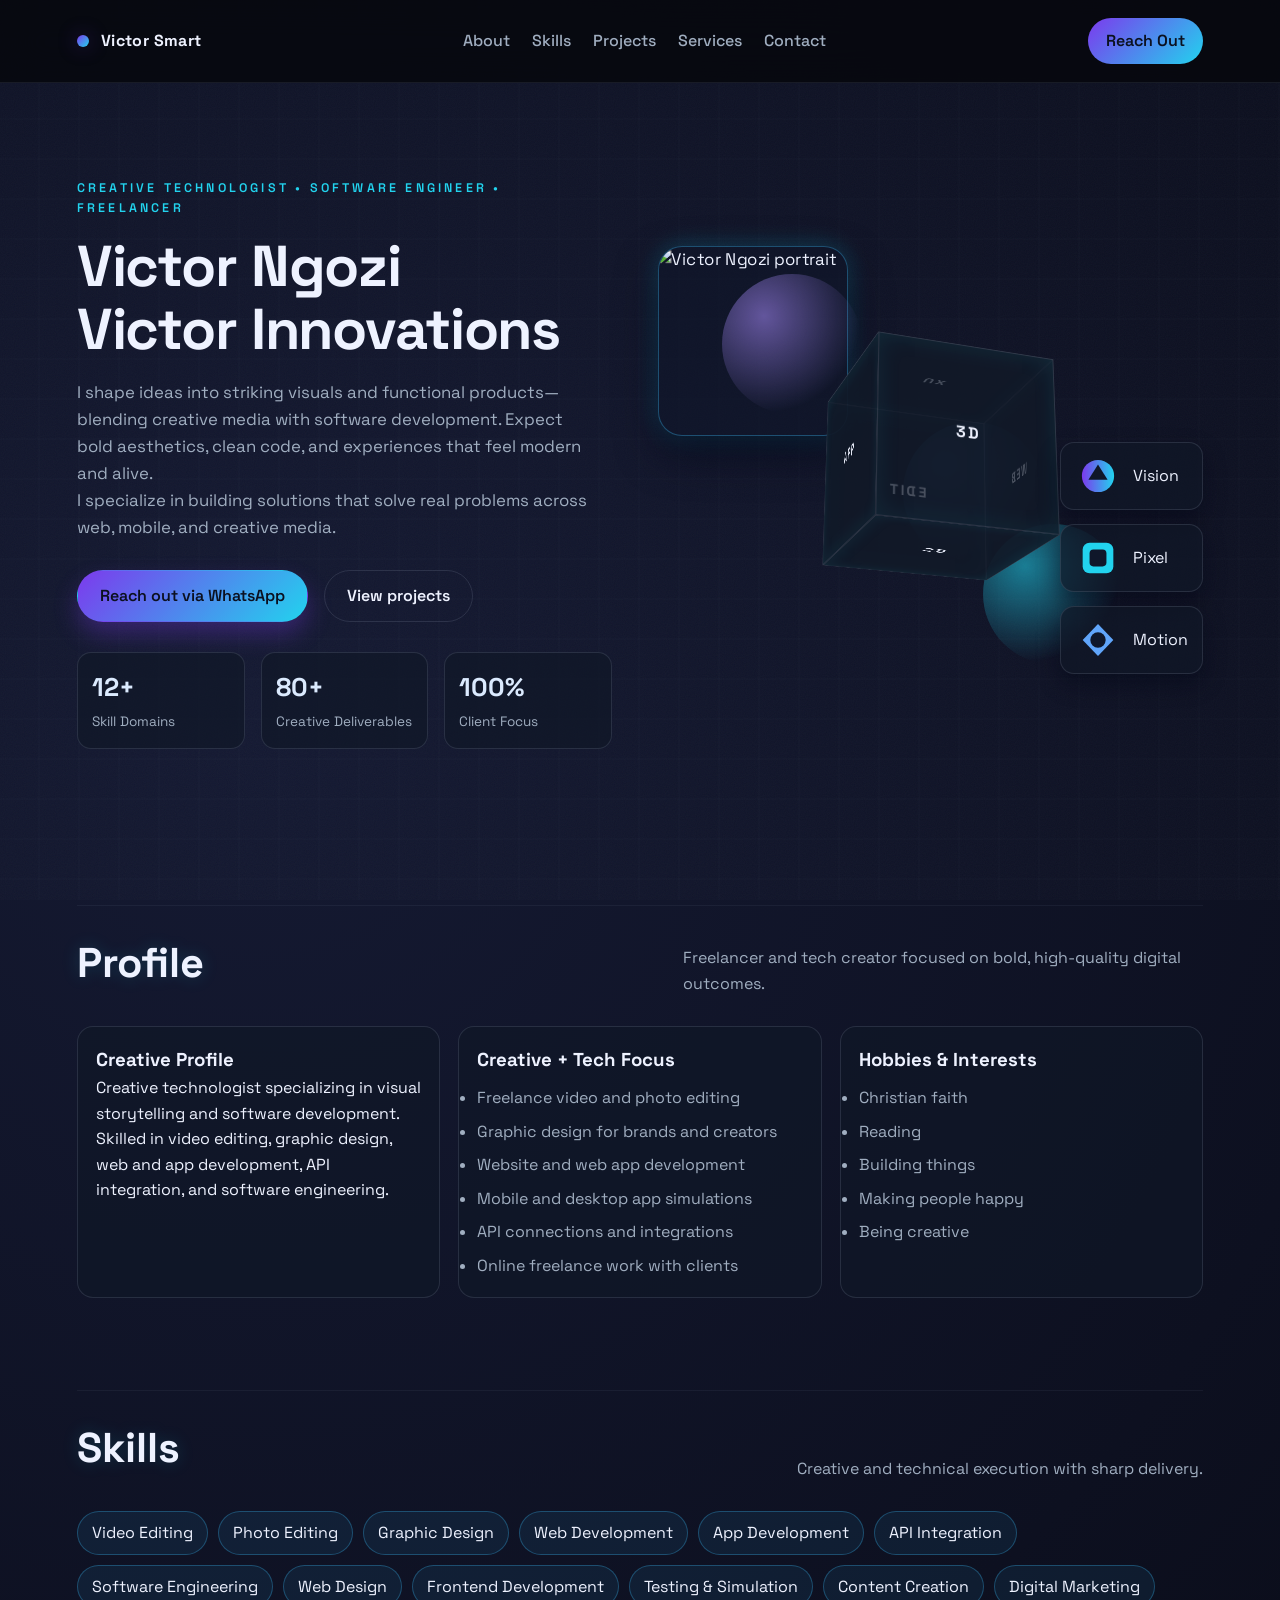
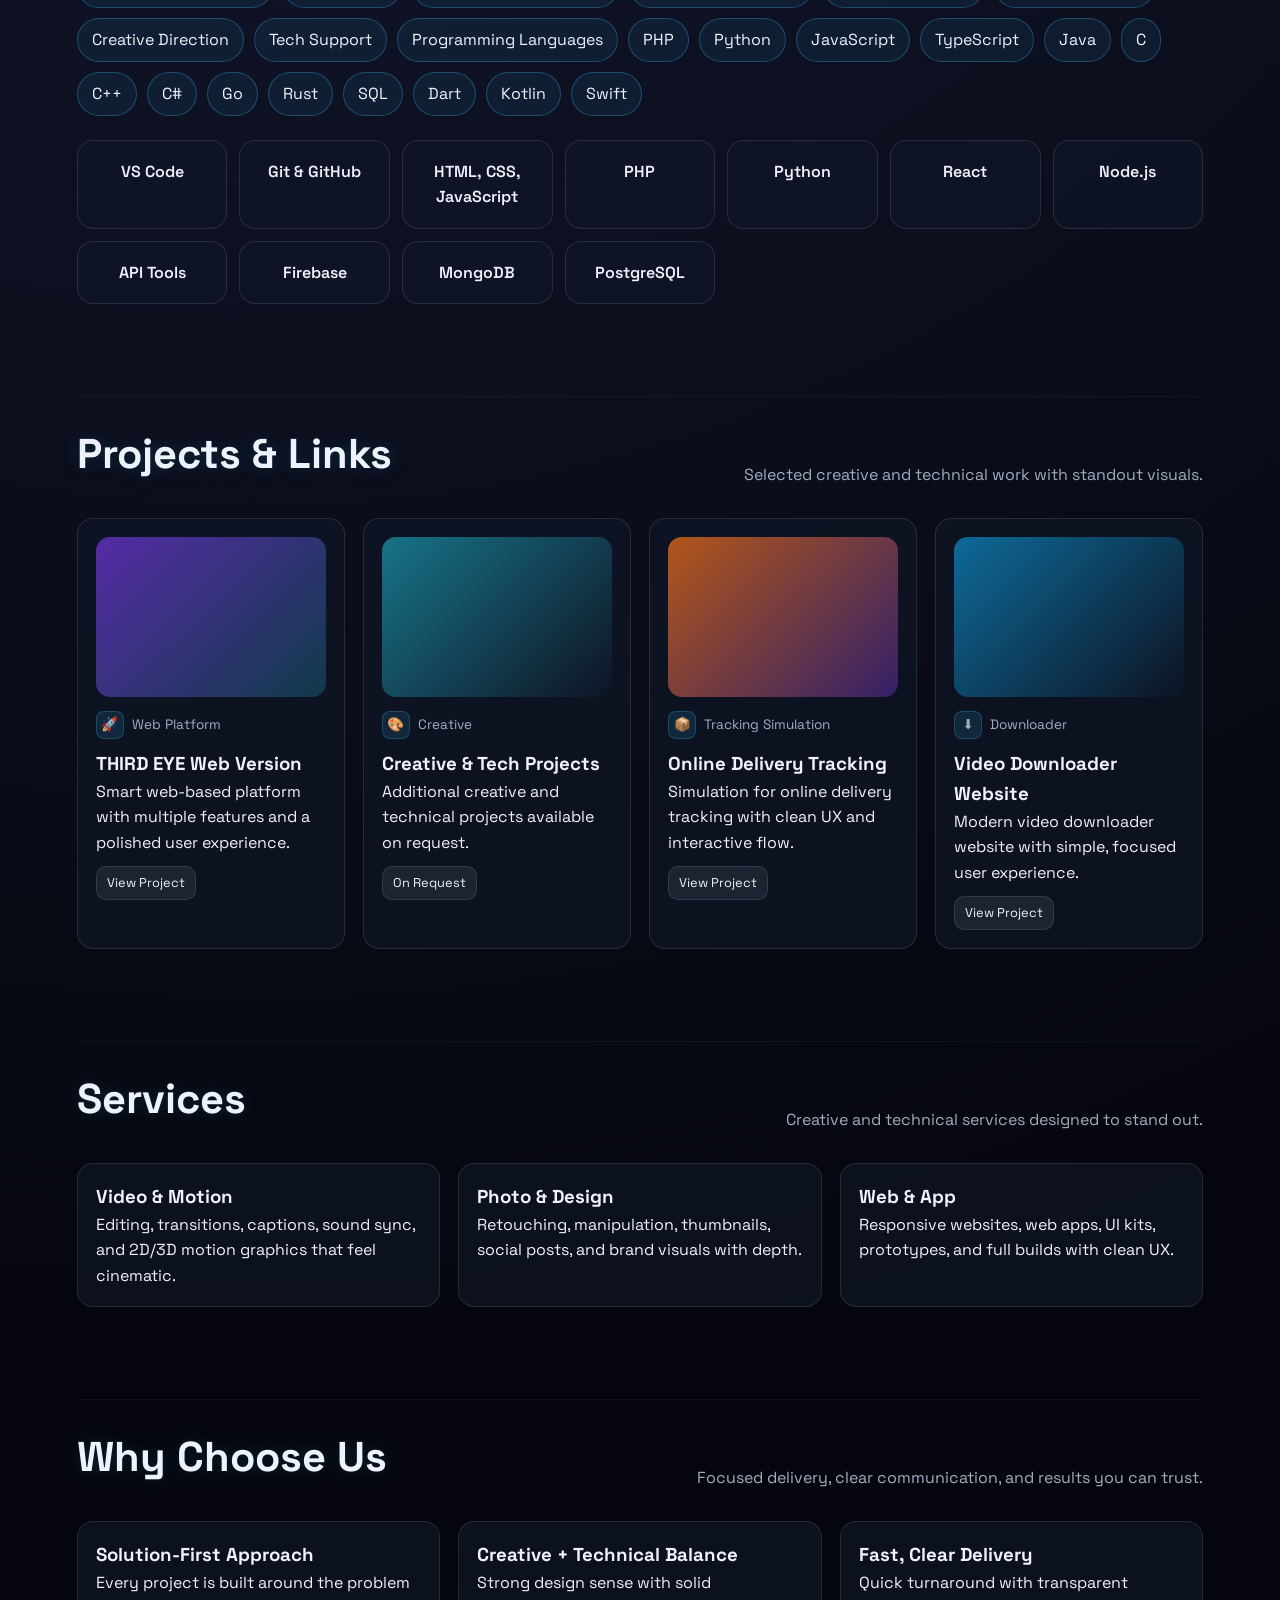
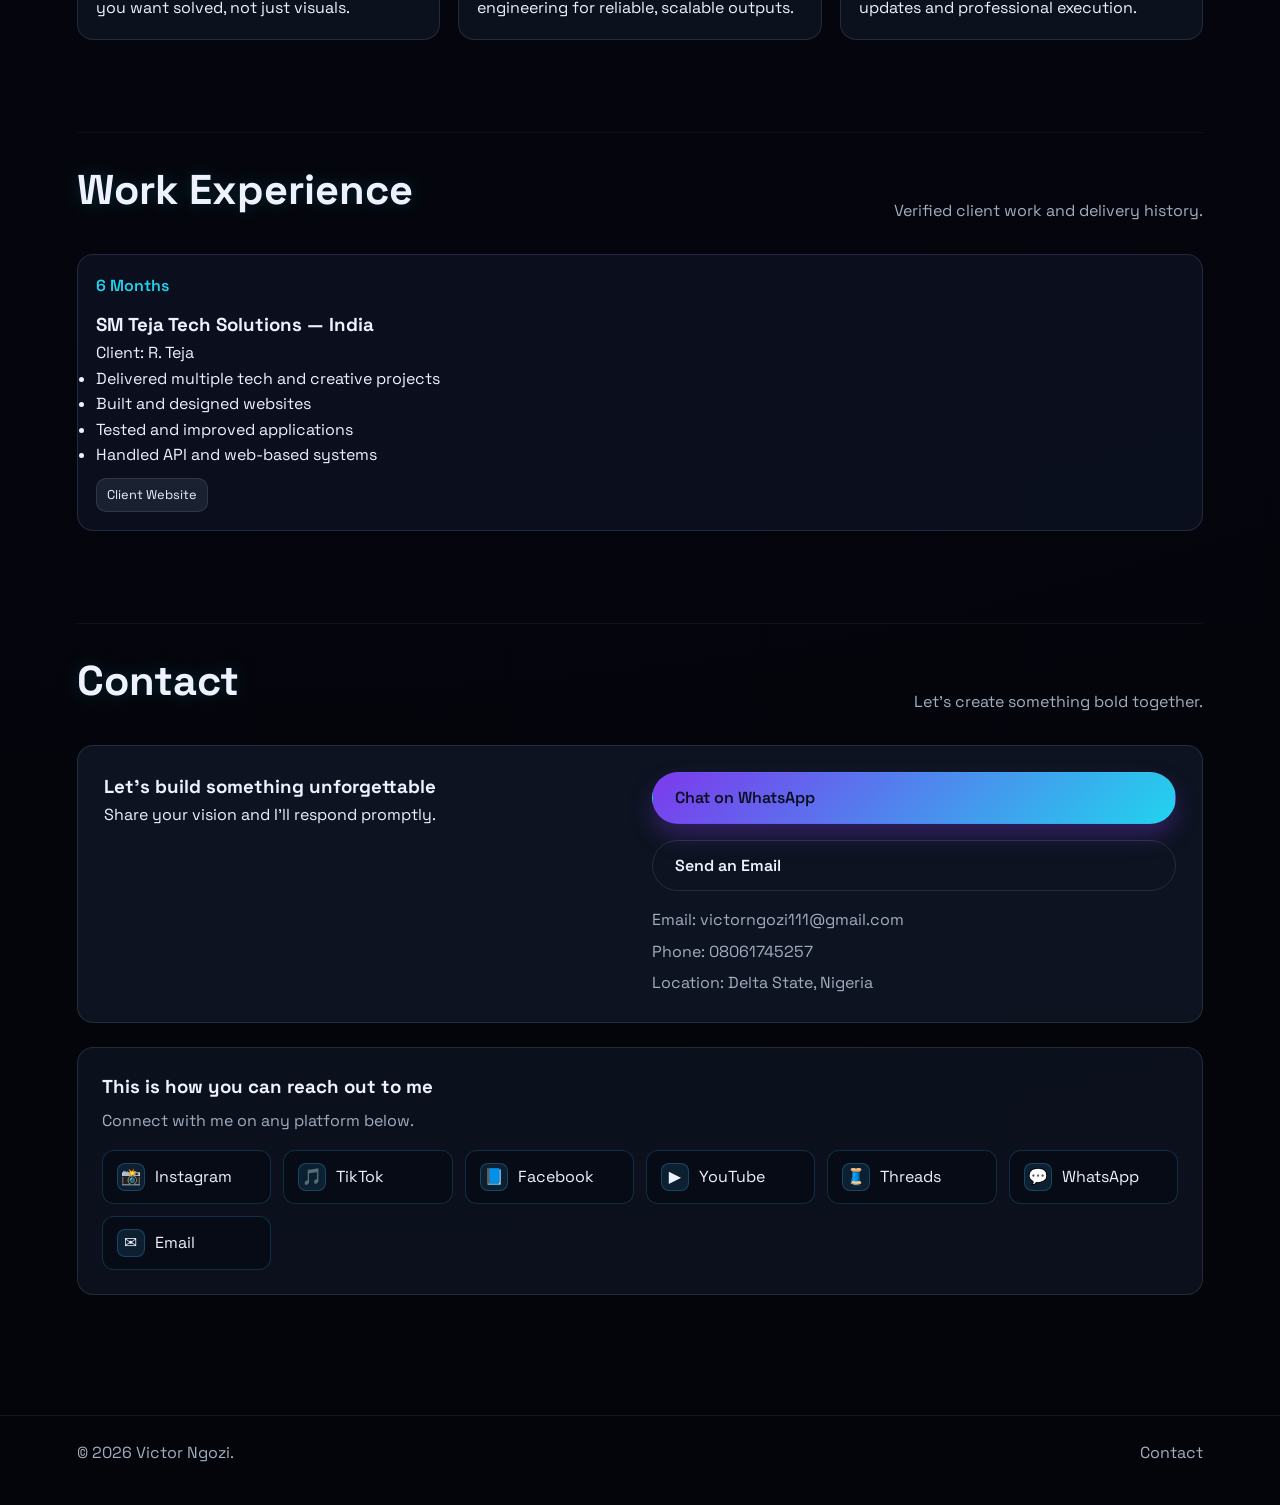
==== index.html @ e76e4c02 "Initial portfolio site" ====
<!DOCTYPE html>
<html lang="en">
<head>
  <meta charset="UTF-8" />
  <meta name="viewport" content="width=device-width, initial-scale=1" />
  <title>Victor Smart — Portfolio</title>
  <link rel="stylesheet" href="styles.css" />
  <link rel="preconnect" href="https://fonts.googleapis.com" />
  <link rel="preconnect" href="https://fonts.gstatic.com" crossorigin />
  <link href="https://fonts.googleapis.com/css2?family=Space+Grotesk:wght@300;400;500;600;700&display=swap" rel="stylesheet" />
</head>
<body>
  <div class="noise"></div>
  <div class="bg-grid"></div>
  <header class="topbar">
    <div class="brand">
      <span class="logo-dot"></span>
      <span class="brand-text">Victor Smart</span>
    </div>
    <nav class="nav">
      <a href="#about">About</a>
      <a href="#skills">Skills</a>
      <a href="#projects">Projects</a>
      <a href="#services">Services</a>
      <a href="#contact">Contact</a>
    </nav>
    <a class="cta" href="#contact">Reach Out</a>
  </header>

  <main>
    <section class="hero">
      <div class="hero-content">
        <p class="eyebrow">Creative Technologist • Software Engineer • Freelancer</p>
        <h1>
          Victor Ngozi<br />
          Victor Innovations
        </h1>
        <p class="sub">
          I shape ideas into striking visuals and functional products—blending creative media with software
          development. Expect bold aesthetics, clean code, and experiences that feel modern and alive.
        </p>
        <p class="sub">
          I specialize in building solutions that solve real problems across web, mobile, and creative media.
        </p>
        <div class="hero-actions">
          <a class="primary" href="#contact">Reach out via WhatsApp</a>
          <a class="ghost" href="#projects">View projects</a>
        </div>
        <div class="stats">
          <div class="stat">
            <span class="stat-num" data-count="12">0</span>
            <span class="stat-label">Skill Domains</span>
          </div>
          <div class="stat">
            <span class="stat-num" data-count="80">0</span>
            <span class="stat-label">Creative Deliverables</span>
          </div>
          <div class="stat">
            <span class="stat-num" data-count="100">0</span>
            <span class="stat-label">Client Focus</span>
          </div>
        </div>
      </div>

      <div class="hero-visual" id="hero-visual">
        <div class="portrait">
          <img src="https://i.ibb.co/wZNnz9pb/20260125-204502.jpg" alt="Victor Ngozi portrait" />
        </div>
        <div class="orb orb-a"></div>
        <div class="orb orb-b"></div>
        <div class="orb orb-c"></div>

        <div class="cube">
          <div class="face front">3D</div>
          <div class="face back">EDIT</div>
          <div class="face right">WEB</div>
          <div class="face left">APP</div>
          <div class="face top">UX</div>
          <div class="face bottom">2D</div>
        </div>

        <div class="logo-stack">
          <div class="logo-card">
            <svg viewBox="0 0 120 120" aria-hidden="true">
              <defs>
                <linearGradient id="g1" x1="0" x2="1">
                  <stop offset="0" stop-color="#7c3aed" />
                  <stop offset="1" stop-color="#22d3ee" />
                </linearGradient>
              </defs>
              <circle cx="60" cy="60" r="42" fill="url(#g1)" />
              <path d="M35 70 L60 30 L85 70 Z" fill="#0f172a" />
            </svg>
            <span>Vision</span>
          </div>
          <div class="logo-card">
            <svg viewBox="0 0 120 120" aria-hidden="true">
              <rect x="20" y="20" width="80" height="80" rx="18" fill="#22d3ee" />
              <rect x="38" y="38" width="44" height="44" rx="10" fill="#0f172a" />
            </svg>
            <span>Pixel</span>
          </div>
          <div class="logo-card">
            <svg viewBox="0 0 120 120" aria-hidden="true">
              <path d="M60 18 L100 60 L60 102 L20 60 Z" fill="#60a5fa" />
              <circle cx="60" cy="60" r="20" fill="#0f172a" />
            </svg>
            <span>Motion</span>
          </div>
        </div>
      </div>
    </section>

    <section id="about" class="section about">
      <div class="section-head">
        <h2>Profile</h2>
        <p>Freelancer and tech creator focused on bold, high-quality digital outcomes.</p>
      </div>
      <div class="about-grid">
        <div class="about-card">
          <h3>Creative Profile</h3>
          <p>
            Creative technologist specializing in visual storytelling and software development. Skilled in
            video editing, graphic design, web and app development, API integration, and software engineering.
          </p>
        </div>
        <div class="about-card">
          <h3>Creative + Tech Focus</h3>
          <ul>
            <li>Freelance video and photo editing</li>
            <li>Graphic design for brands and creators</li>
            <li>Website and web app development</li>
            <li>Mobile and desktop app simulations</li>
            <li>API connections and integrations</li>
            <li>Online freelance work with clients</li>
          </ul>
        </div>
        <div class="about-card">
          <h3>Hobbies & Interests</h3>
          <ul>
            <li>Christian faith</li>
            <li>Reading</li>
            <li>Building things</li>
            <li>Making people happy</li>
            <li>Being creative</li>
          </ul>
        </div>
      </div>
    </section>

    <section id="skills" class="section skills">
      <div class="section-head">
        <h2>Skills</h2>
        <p>Creative and technical execution with sharp delivery.</p>
      </div>
      <div class="pill-grid">
        <span class="pill">Video Editing</span>
        <span class="pill">Photo Editing</span>
        <span class="pill">Graphic Design</span>
        <span class="pill">Web Development</span>
        <span class="pill">App Development</span>
        <span class="pill">API Integration</span>
        <span class="pill">Software Engineering</span>
        <span class="pill">Web Design</span>
        <span class="pill">Frontend Development</span>
        <span class="pill">Testing & Simulation</span>
        <span class="pill">Content Creation</span>
        <span class="pill">Digital Marketing</span>
        <span class="pill">Creative Direction</span>
        <span class="pill">Tech Support</span>
          <span class="pill">Programming Languages</span>
        <span class="pill">PHP</span>
        <span class="pill">Python</span>
          <span class="pill">JavaScript</span>
          <span class="pill">TypeScript</span>
          <span class="pill">Java</span>
          <span class="pill">C</span>
          <span class="pill">C++</span>
          <span class="pill">C#</span>
          <span class="pill">Go</span>
          <span class="pill">Rust</span>
          <span class="pill">SQL</span>
          <span class="pill">Dart</span>
          <span class="pill">Kotlin</span>
          <span class="pill">Swift</span>
      </div>
      <div class="tools">
        <div class="tool-card">VS Code</div>
        <div class="tool-card">Git & GitHub</div>
        <div class="tool-card">HTML, CSS, JavaScript</div>
        <div class="tool-card">PHP</div>
        <div class="tool-card">Python</div>
        <div class="tool-card">React</div>
        <div class="tool-card">Node.js</div>
        <div class="tool-card">API Tools</div>
          <div class="tool-card">Firebase</div>
          <div class="tool-card">MongoDB</div>
          <div class="tool-card">PostgreSQL</div>
      </div>
    </section>

    <section id="projects" class="section projects">
      <div class="section-head">
        <h2>Projects & Links</h2>
        <p>Selected creative and technical work with standout visuals.</p>
      </div>
      <div class="project-grid">
        <article class="project-card">
          <div class="project-thumb"></div>
          <div class="project-meta">
            <span class="project-icon">🚀</span>
            <span>Web Platform</span>
          </div>
          <h3>THIRD EYE Web Version</h3>
          <p>Smart web-based platform with multiple features and a polished user experience.</p>
          <a class="tag" href="https://thirdeye-web-version.netlify.app/" target="_blank" rel="noreferrer">View Project</a>
        </article>
        <article class="project-card">
          <div class="project-thumb alt"></div>
          <div class="project-meta">
            <span class="project-icon">🎨</span>
            <span>Creative</span>
          </div>
          <h3>Creative & Tech Projects</h3>
          <p>Additional creative and technical projects available on request.</p>
          <span class="tag">On Request</span>
        </article>
        <article class="project-card">
          <div class="project-thumb alt-2"></div>
          <div class="project-meta">
            <span class="project-icon">📦</span>
            <span>Tracking Simulation</span>
          </div>
          <h3>Online Delivery Tracking</h3>
          <p>Simulation for online delivery tracking with clean UX and interactive flow.</p>
          <a class="tag" href="https://cargo-delivery-express.netlify.app/" target="_blank" rel="noreferrer">View Project</a>
        </article>
        <article class="project-card">
          <div class="project-thumb alt-3"></div>
          <div class="project-meta">
            <span class="project-icon">⬇️</span>
            <span>Downloader</span>
          </div>
          <h3>Video Downloader Website</h3>
          <p>Modern video downloader website with simple, focused user experience.</p>
          <a class="tag" href="https://ultra-social-downloader.vercel.app/" target="_blank" rel="noreferrer">View Project</a>
        </article>
      </div>
    </section>

    <section id="services" class="section services">
      <div class="section-head">
        <h2>Services</h2>
        <p>Creative and technical services designed to stand out.</p>
      </div>
      <div class="service-grid">
        <div class="service-card">
          <h3>Video & Motion</h3>
          <p>Editing, transitions, captions, sound sync, and 2D/3D motion graphics that feel cinematic.</p>
        </div>
        <div class="service-card">
          <h3>Photo & Design</h3>
          <p>Retouching, manipulation, thumbnails, social posts, and brand visuals with depth.</p>
        </div>
        <div class="service-card">
          <h3>Web & App</h3>
          <p>Responsive websites, web apps, UI kits, prototypes, and full builds with clean UX.</p>
        </div>
      </div>
    </section>

    <section id="why" class="section why">
      <div class="section-head">
        <h2>Why Choose Us</h2>
        <p>Focused delivery, clear communication, and results you can trust.</p>
      </div>
      <div class="service-grid">
        <div class="service-card">
          <h3>Solution-First Approach</h3>
          <p>Every project is built around the problem you want solved, not just visuals.</p>
        </div>
        <div class="service-card">
          <h3>Creative + Technical Balance</h3>
          <p>Strong design sense with solid engineering for reliable, scalable outputs.</p>
        </div>
        <div class="service-card">
          <h3>Fast, Clear Delivery</h3>
          <p>Quick turnaround with transparent updates and professional execution.</p>
        </div>
      </div>
    </section>

    <section class="section timeline">
      <div class="section-head">
        <h2>Work Experience</h2>
        <p>Verified client work and delivery history.</p>
      </div>
      <div class="timeline-list">
        <div class="timeline-item">
          <span class="time">6 Months</span>
          <div>
            <h3>SM Teja Tech Solutions — India</h3>
            <p>Client: R. Teja</p>
            <ul>
              <li>Delivered multiple tech and creative projects</li>
              <li>Built and designed websites</li>
              <li>Tested and improved applications</li>
              <li>Handled API and web-based systems</li>
            </ul>
            <a class="tag" href="https://thirdeye-web-version.netlify.app/" target="_blank" rel="noreferrer">Client Website</a>
          </div>
        </div>
      </div>
    </section>

    <section id="contact" class="section contact">
      <div class="section-head">
        <h2>Contact</h2>
        <p>Let’s create something bold together.</p>
      </div>
      <div class="contact-card">
        <div>
          <h3>Let’s build something unforgettable</h3>
          <p>Share your vision and I’ll respond promptly.</p>
        </div>
        <div class="contact-actions">
            <a class="primary" href="https://wa.me/2348061745257" target="_blank" rel="noreferrer">Chat on WhatsApp</a>
            <a class="ghost" href="mailto:victorngozi111@gmail.com">Send an Email</a>
          <div class="contact-info">
            <span>Email: victorngozi111@gmail.com</span>
            <span>Phone: 08061745257</span>
            <span>Location: Delta State, Nigeria</span>
          </div>
        </div>
      </div>
      <div class="social-card">
        <h3>This is how you can reach out to me</h3>
        <p>Connect with me on any platform below.</p>
        <div class="social-grid">
          <a class="social-link" href="https://www.instagram.com/smarter.v082?igsh=MWFkdnU2OWZ2ZHQzMA==" target="_blank" rel="noreferrer">
            <span class="social-icon">📸</span>
            <span>Instagram</span>
          </a>
          <a class="social-link" href="https://www.tiktok.com/@smarterv01?_r=1&_t=ZS-93NKaqoREro" target="_blank" rel="noreferrer">
            <span class="social-icon">🎵</span>
            <span>TikTok</span>
          </a>
          <a class="social-link" href="https://www.facebook.com/share/1HMGpgbrWE/" target="_blank" rel="noreferrer">
            <span class="social-icon">📘</span>
            <span>Facebook</span>
          </a>
          <a class="social-link" href="https://youtube.com/@smarterv01?si=GRvWuMffq0guRL8S" target="_blank" rel="noreferrer">
            <span class="social-icon">▶️</span>
            <span>YouTube</span>
          </a>
          <a class="social-link" href="https://www.threads.com/@smarter.v082" target="_blank" rel="noreferrer">
            <span class="social-icon">🧵</span>
            <span>Threads</span>
          </a>
          <a class="social-link" href="https://wa.me/2348061745257" target="_blank" rel="noreferrer">
            <span class="social-icon">💬</span>
            <span>WhatsApp</span>
          </a>
          <a class="social-link" href="mailto:victorngozi111@gmail.com">
            <span class="social-icon">✉️</span>
            <span>Email</span>
          </a>
        </div>
      </div>
    </section>
  </main>

  <footer class="footer">
    <span>© 2026 Victor Ngozi.</span>
    <div class="footer-links">
      <a href="#contact">Contact</a>
    </div>
  </footer>

  <script src="script.js"></script>
</body>
</html>
---- styles.css ----
:root {
  color-scheme: dark;
  --bg: #05060d;
  --bg-2: #0e1326;
  --card: #10182a;
  --muted: #a0aec0;
  --text: #eef2ff;
  --primary: #7c3aed;
  --secondary: #22d3ee;
  --accent: #f97316;
  --border: rgba(148, 163, 184, 0.18);
  --glow: rgba(124, 58, 237, 0.35);
  --radius: 16px;
}

* {
  box-sizing: border-box;
  margin: 0;
  padding: 0;
}

body {
  font-family: "Space Grotesk", system-ui, sans-serif;
  background: radial-gradient(circle at 20% 15%, #151a33 0%, var(--bg) 55%, #04050b 100%);
  color: var(--text);
  min-height: 100vh;
  overflow-x: hidden;
  line-height: 1.6;
}

a {
  color: inherit;
  text-decoration: none;
}

.noise {
  position: fixed;
  inset: 0;
  opacity: 0.035;
  background-image: url("data:image/svg+xml,%3Csvg width='120' height='120' viewBox='0 0 120 120' xmlns='http://www.w3.org/2000/svg'%3E%3Cfilter id='n'%3E%3CfeTurbulence type='fractalNoise' baseFrequency='0.9' numOctaves='2' stitchTiles='stitch'/%3E%3C/filter%3E%3Crect width='120' height='120' filter='url(%23n)'/%3E%3C/svg%3E");
  pointer-events: none;
  z-index: 1;
}

.bg-grid {
  position: fixed;
  inset: 0;
  background-image: linear-gradient(transparent 94%, rgba(148, 163, 184, 0.08) 94%),
    linear-gradient(90deg, transparent 94%, rgba(148, 163, 184, 0.08) 94%);
  background-size: 40px 40px;
  opacity: 0.25;
  z-index: 0;
}

.topbar {
  position: sticky;
  top: 0;
  z-index: 4;
  display: flex;
  align-items: center;
  justify-content: space-between;
  padding: 18px 6vw;
  background: rgba(6, 7, 13, 0.86);
  backdrop-filter: blur(20px);
  border-bottom: 1px solid rgba(148, 163, 184, 0.12);
}

.brand {
  display: flex;
  align-items: center;
  gap: 12px;
  font-weight: 700;
  letter-spacing: 0.4px;
}

.logo-dot {
  width: 12px;
  height: 12px;
  border-radius: 50%;
  background: linear-gradient(135deg, var(--primary), var(--secondary));
  box-shadow: 0 0 20px var(--glow);
}

.nav {
  display: flex;
  gap: 22px;
  font-weight: 500;
  color: var(--muted);
}

.nav a:hover {
  color: var(--text);
}

.cta {
  padding: 10px 18px;
  border-radius: 999px;
  background: linear-gradient(135deg, var(--primary), var(--secondary));
  color: #0b1120;
  font-weight: 600;
}

main {
  position: relative;
  z-index: 2;
  padding: 0 6vw 120px;
}

.hero {
  display: grid;
  grid-template-columns: repeat(auto-fit, minmax(280px, 1fr));
  gap: 56px;
  align-items: center;
  padding: 96px 0 64px;
}

.hero-content h1 {
  font-size: clamp(2.4rem, 3vw + 1.2rem, 4rem);
  line-height: 1.1;
  margin: 16px 0 18px;
  letter-spacing: -0.02em;
}

.eyebrow {
  color: var(--secondary);
  font-weight: 600;
  text-transform: uppercase;
  letter-spacing: 0.2rem;
  font-size: 0.78rem;
}

.sub {
  color: var(--muted);
  font-size: 1.05rem;
  max-width: 520px;
}

.hero-actions {
  margin: 30px 0;
  display: flex;
  gap: 16px;
  flex-wrap: wrap;
}

.primary,
.ghost {
  padding: 12px 22px;
  border-radius: 999px;
  font-weight: 600;
  border: 1px solid transparent;
  transition: transform 0.2s ease, box-shadow 0.2s ease, border-color 0.2s ease;
}

.primary {
  background: linear-gradient(135deg, var(--primary), var(--secondary));
  color: #0b1020;
  box-shadow: 0 12px 24px rgba(124, 58, 237, 0.32);
}

.ghost {
  border-color: var(--border);
  color: var(--text);
}

.primary:hover,
.ghost:hover {
  transform: translateY(-2px);
}

.primary:hover {
  box-shadow: 0 16px 30px rgba(56, 189, 248, 0.25);
}

.stats {
  display: grid;
  grid-template-columns: repeat(auto-fit, minmax(120px, 1fr));
  gap: 16px;
  margin-top: 30px;
}

.stat {
  padding: 14px;
  background: rgba(16, 24, 39, 0.65);
  border: 1px solid var(--border);
  border-radius: 14px;
}

.stat-num {
  display: block;
  font-size: 1.6rem;
  font-weight: 700;
  color: #dbeafe;
}

.stat-label {
  color: var(--muted);
  font-size: 0.85rem;
}

.hero-visual {
  position: relative;
  min-height: 420px;
  perspective: 1200px;
}

.portrait {
  position: absolute;
  top: -8px;
  left: -10px;
  width: 190px;
  height: 190px;
  border-radius: 24px;
  overflow: hidden;
  border: 1px solid rgba(56, 189, 248, 0.35);
  box-shadow: 0 18px 40px rgba(2, 6, 23, 0.6), 0 0 24px rgba(34, 211, 238, 0.25);
  background: rgba(15, 23, 42, 0.6);
  animation: float 9s ease-in-out infinite;
}

.portrait img {
  width: 100%;
  height: 100%;
  object-fit: cover;
  transform: scale(1.05);
}

.orb {
  position: absolute;
  width: 140px;
  height: 140px;
  border-radius: 50%;
  filter: blur(0px);
  opacity: 0.55;
  animation: float 10s ease-in-out infinite;
}

.orb-a {
  background: radial-gradient(circle at 30% 30%, #a78bfa, transparent 70%);
  top: 20px;
  left: 10%;
}

.orb-b {
  background: radial-gradient(circle at 30% 30%, #22d3ee, transparent 70%);
  bottom: 10px;
  right: 15%;
  animation-delay: -2s;
}

.orb-c {
  background: radial-gradient(circle at 30% 30%, #60a5fa, transparent 70%);
  top: 40%;
  right: 30%;
  animation-delay: -4s;
}

@keyframes float {
  0%,
  100% {
    transform: translateY(0px);
  }
  50% {
    transform: translateY(-18px);
  }
}

.cube {
  position: absolute;
  width: 180px;
  height: 180px;
  left: 50%;
  top: 50%;
  transform-style: preserve-3d;
  transform: translate(-50%, -50%) rotateX(20deg) rotateY(20deg);
  animation: spin 18s linear infinite;
}

.face {
  position: absolute;
  width: 180px;
  height: 180px;
  background: rgba(16, 24, 39, 0.75);
  border: 1px solid rgba(148, 163, 184, 0.2);
  display: grid;
  place-items: center;
  font-weight: 700;
  letter-spacing: 0.18rem;
  text-transform: uppercase;
  box-shadow: inset 0 0 24px rgba(34, 211, 238, 0.08);
}

.front { transform: translateZ(90px); }
.back { transform: rotateY(180deg) translateZ(90px); }
.right { transform: rotateY(90deg) translateZ(90px); }
.left { transform: rotateY(-90deg) translateZ(90px); }
.top { transform: rotateX(90deg) translateZ(90px); }
.bottom { transform: rotateX(-90deg) translateZ(90px); }

@keyframes spin {
  0% { transform: translate(-50%, -50%) rotateX(20deg) rotateY(0deg); }
  100% { transform: translate(-50%, -50%) rotateX(20deg) rotateY(360deg); }
}

.logo-stack {
  position: absolute;
  bottom: 0;
  right: 0;
  display: grid;
  gap: 14px;
}

.logo-card {
  display: flex;
  align-items: center;
  gap: 12px;
  padding: 10px 14px;
  border-radius: 14px;
  background: rgba(16, 24, 39, 0.7);
  border: 1px solid var(--border);
  box-shadow: 0 10px 22px rgba(2, 6, 23, 0.45);
}

.logo-card svg {
  width: 46px;
  height: 46px;
}

.reveal {
  opacity: 0;
  transform: translateY(16px) scale(0.98);
  transition: opacity 0.7s ease, transform 0.7s ease;
}

.reveal.visible {
  opacity: 1;
  transform: translateY(0) scale(1);
}

.section {
  margin-top: 92px;
  padding-top: 24px;
  border-top: 1px solid rgba(148, 163, 184, 0.08);
}

.section-head {
  display: flex;
  align-items: flex-end;
  justify-content: space-between;
  gap: 20px;
  margin-bottom: 30px;
}

.section-head h2 {
  font-size: clamp(1.6rem, 2vw + 1rem, 2.6rem);
  text-shadow: 0 0 18px rgba(34, 211, 238, 0.18);
}

.section-head p {
  color: var(--muted);
  max-width: 520px;
}

.about-grid,
.project-grid,
.service-grid {
  display: grid;
  grid-template-columns: repeat(auto-fit, minmax(240px, 1fr));
  gap: 18px;
}

.about-card,
.project-card,
.service-card,
.tool-card {
  padding: 18px;
  border-radius: var(--radius);
  background: rgba(16, 24, 39, 0.65);
  border: 1px solid var(--border);
  transition: transform 0.2s ease, border-color 0.2s ease;
}

.about-card:hover,
.project-card:hover,
.service-card:hover,
.tool-card:hover {
  transform: translateY(-2px);
  border-color: rgba(148, 163, 184, 0.28);
}

.about-card ul {
  margin-top: 10px;
  display: grid;
  gap: 8px;
  color: var(--muted);
}

.pill-grid {
  display: flex;
  flex-wrap: wrap;
  gap: 10px;
  margin-bottom: 24px;
}

.pill {
  padding: 8px 14px;
  border-radius: 999px;
  background: rgba(56, 189, 248, 0.08);
  border: 1px solid rgba(56, 189, 248, 0.3);
}

.tools {
  display: grid;
  grid-template-columns: repeat(auto-fit, minmax(140px, 1fr));
  gap: 12px;
}

.tool-card {
  text-align: center;
  font-weight: 600;
}

.project-thumb {
  height: 160px;
  border-radius: 14px;
  background: linear-gradient(135deg, rgba(124, 58, 237, 0.65), rgba(34, 211, 238, 0.2));
  margin-bottom: 14px;
}

.project-thumb.alt {
  background: linear-gradient(135deg, rgba(34, 211, 238, 0.5), rgba(15, 23, 42, 0.3));
}

.project-thumb.alt-2 {
  background: linear-gradient(135deg, rgba(249, 115, 22, 0.7), rgba(124, 58, 237, 0.35));
}

.project-thumb.alt-3 {
  background: linear-gradient(135deg, rgba(14, 165, 233, 0.6), rgba(15, 23, 42, 0.3));
}

.project-meta {
  display: inline-flex;
  align-items: center;
  gap: 8px;
  font-size: 0.85rem;
  color: var(--muted);
  margin-bottom: 10px;
}

.project-icon {
  display: inline-flex;
  align-items: center;
  justify-content: center;
  width: 28px;
  height: 28px;
  border-radius: 8px;
  background: rgba(56, 189, 248, 0.12);
  border: 1px solid rgba(56, 189, 248, 0.25);
}

.tag {
  display: inline-block;
  margin-top: 10px;
  padding: 6px 10px;
  font-size: 0.8rem;
  border-radius: 10px;
  background: rgba(148, 163, 184, 0.12);
  border: 1px solid var(--border);
}

.timeline-list {
  display: grid;
  gap: 18px;
}

.timeline-item {
  padding: 18px;
  border-radius: var(--radius);
  background: rgba(15, 23, 42, 0.6);
  border: 1px solid var(--border);
  display: grid;
  gap: 12px;
}

.time {
  color: var(--secondary);
  font-weight: 600;
}

.contact-card {
  display: grid;
  grid-template-columns: repeat(auto-fit, minmax(240px, 1fr));
  gap: 24px;
  padding: 26px;
  border-radius: var(--radius);
  background: rgba(16, 24, 39, 0.75);
  border: 1px solid var(--border);
}

.contact-actions {
  display: grid;
  gap: 16px;
}

.contact-info {
  display: grid;
  gap: 6px;
  color: var(--muted);
}

.social-card {
  margin-top: 24px;
  padding: 24px;
  border-radius: var(--radius);
  background: rgba(16, 24, 39, 0.65);
  border: 1px solid var(--border);
}

.social-card h3 {
  margin-bottom: 6px;
}

.social-card p {
  color: var(--muted);
  margin-bottom: 16px;
}

.social-grid {
  display: grid;
  grid-template-columns: repeat(auto-fit, minmax(160px, 1fr));
  gap: 12px;
}

.social-link {
  display: flex;
  align-items: center;
  gap: 10px;
  padding: 12px 14px;
  border-radius: 12px;
  background: rgba(6, 10, 20, 0.65);
  border: 1px solid rgba(56, 189, 248, 0.2);
  transition: transform 0.2s ease, border-color 0.2s ease;
}

.social-link:hover {
  transform: translateY(-2px);
  border-color: rgba(56, 189, 248, 0.4);
}

.social-icon {
  width: 28px;
  height: 28px;
  display: grid;
  place-items: center;
  border-radius: 8px;
  background: rgba(56, 189, 248, 0.12);
  border: 1px solid rgba(56, 189, 248, 0.25);
}

.footer {
  display: flex;
  align-items: center;
  justify-content: space-between;
  padding: 24px 6vw 40px;
  border-top: 1px solid rgba(148, 163, 184, 0.12);
  color: var(--muted);
}

.footer-links {
  display: flex;
  gap: 16px;
}

@media (max-width: 900px) {
  .nav {
    display: none;
  }
  .topbar {
    gap: 12px;
  }
}
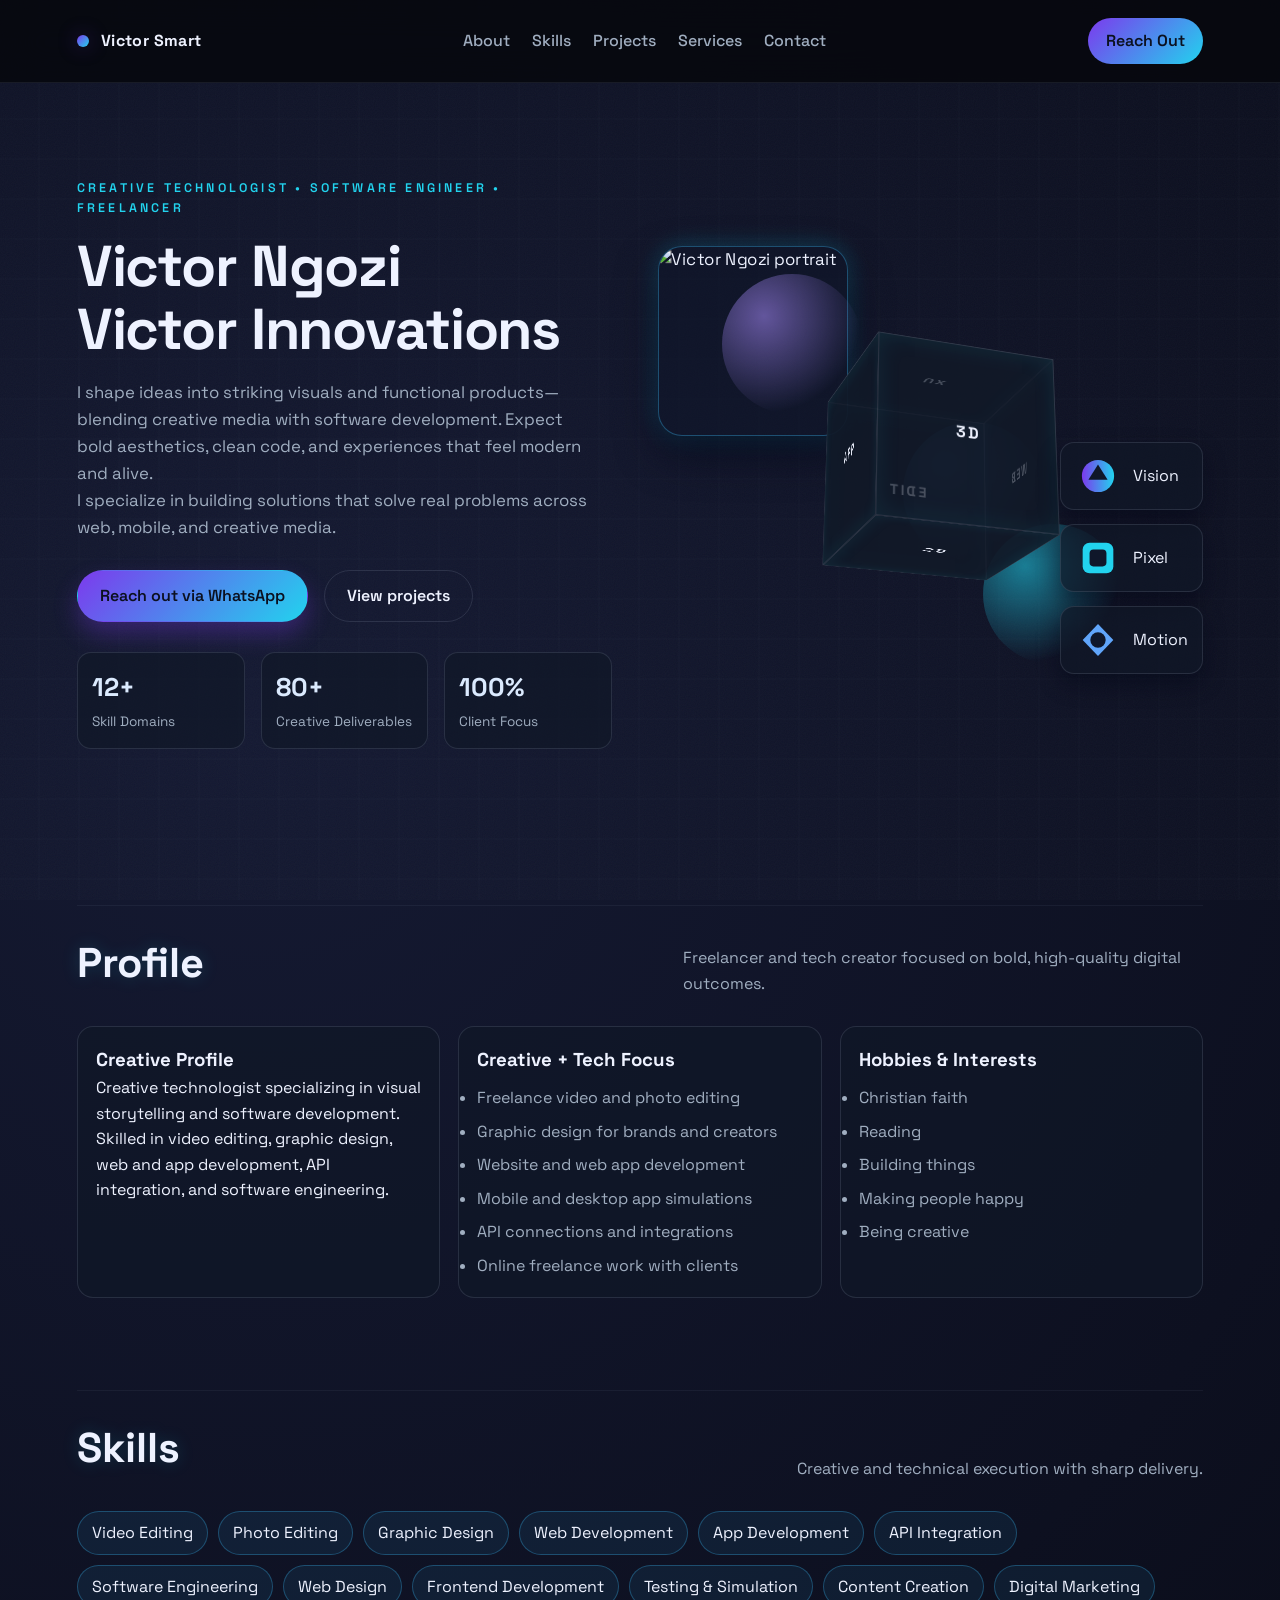
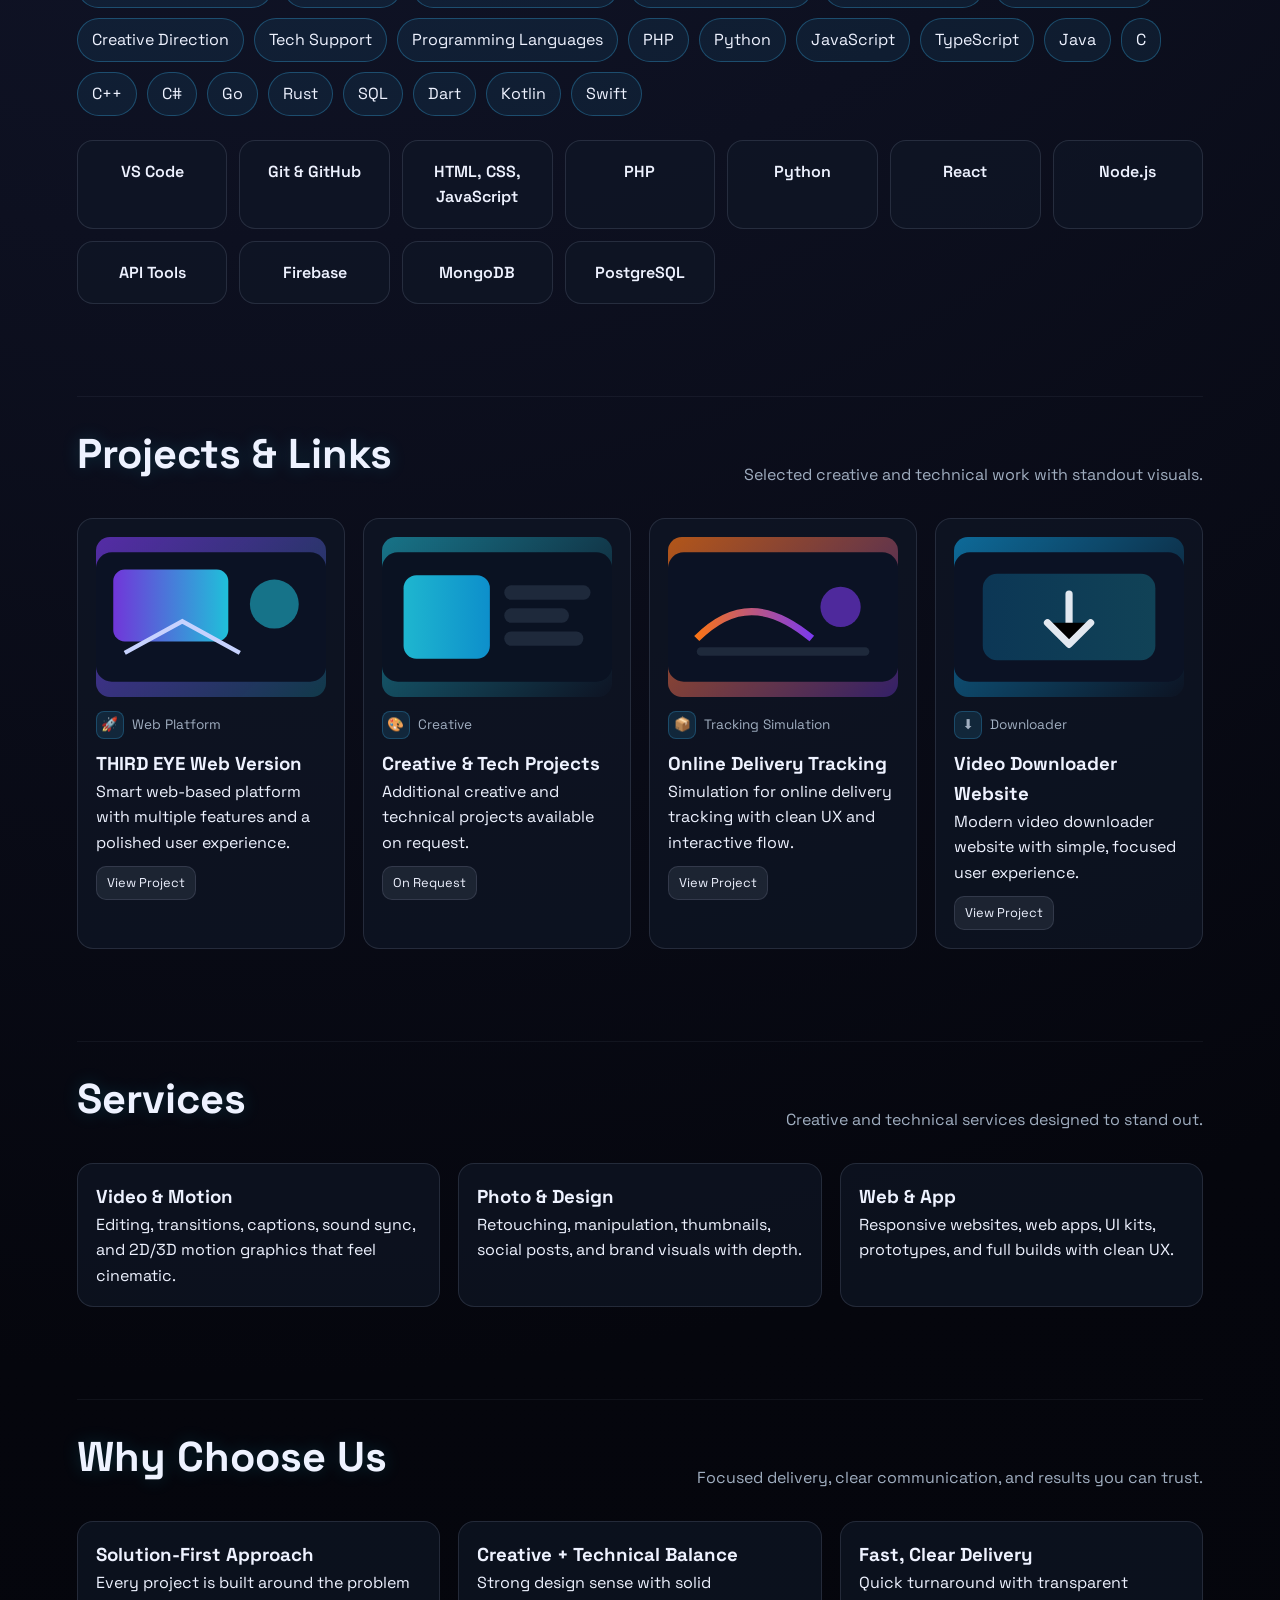
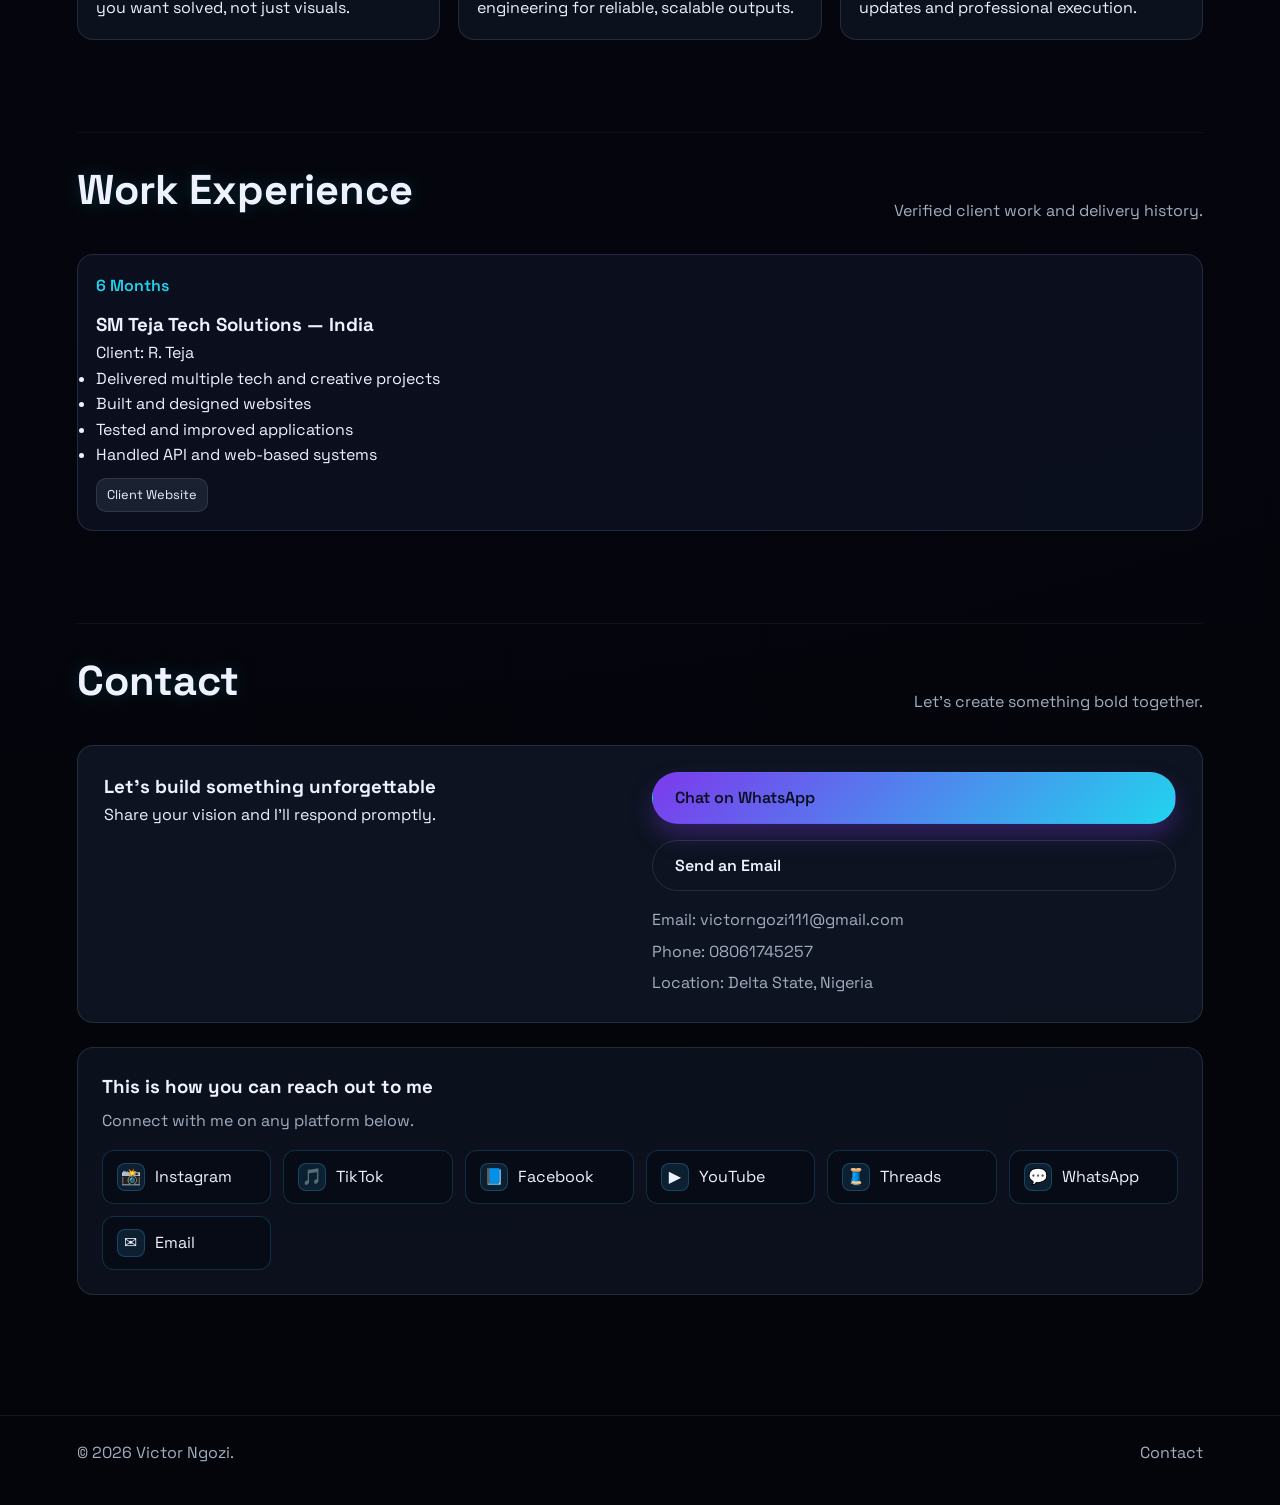
==== commit 137c4676: "Update projects and contact links" ====
--- a/index.html
+++ b/index.html
@@ -206,7 +206,20 @@
       </div>
       <div class="project-grid">
         <article class="project-card">
-          <div class="project-thumb"></div>
+          <div class="project-thumb">
+            <svg viewBox="0 0 320 180" aria-hidden="true">
+              <defs>
+                <linearGradient id="p1" x1="0" x2="1">
+                  <stop offset="0" stop-color="#7c3aed" />
+                  <stop offset="1" stop-color="#22d3ee" />
+                </linearGradient>
+              </defs>
+              <rect width="320" height="180" rx="22" fill="#0b1224" />
+              <rect x="24" y="24" width="160" height="100" rx="16" fill="url(#p1)" opacity="0.9" />
+              <circle cx="248" cy="72" r="34" fill="#22d3ee" opacity="0.5" />
+              <path d="M40 140 L120 96 L200 140" stroke="#c7d2fe" stroke-width="6" fill="none" />
+            </svg>
+          </div>
           <div class="project-meta">
             <span class="project-icon">🚀</span>
             <span>Web Platform</span>
@@ -216,17 +229,44 @@
           <a class="tag" href="https://thirdeye-web-version.netlify.app/" target="_blank" rel="noreferrer">View Project</a>
         </article>
         <article class="project-card">
-          <div class="project-thumb alt"></div>
+          <div class="project-thumb alt">
+            <svg viewBox="0 0 320 180" aria-hidden="true">
+              <defs>
+                <linearGradient id="p2" x1="0" x2="1">
+                  <stop offset="0" stop-color="#22d3ee" />
+                  <stop offset="1" stop-color="#0ea5e9" />
+                </linearGradient>
+              </defs>
+              <rect width="320" height="180" rx="22" fill="#0a1222" />
+              <rect x="30" y="32" width="120" height="116" rx="18" fill="url(#p2)" opacity="0.85" />
+              <rect x="170" y="46" width="120" height="20" rx="10" fill="#1e293b" />
+              <rect x="170" y="78" width="90" height="20" rx="10" fill="#1e293b" />
+              <rect x="170" y="110" width="110" height="20" rx="10" fill="#1e293b" />
+            </svg>
+          </div>
           <div class="project-meta">
             <span class="project-icon">🎨</span>
             <span>Creative</span>
           </div>
           <h3>Creative & Tech Projects</h3>
           <p>Additional creative and technical projects available on request.</p>
-          <span class="tag">On Request</span>
+          <a class="tag" href="https://wa.me/2348061745257" target="_blank" rel="noreferrer">On Request</a>
         </article>
         <article class="project-card">
-          <div class="project-thumb alt-2"></div>
+          <div class="project-thumb alt-2">
+            <svg viewBox="0 0 320 180" aria-hidden="true">
+              <defs>
+                <linearGradient id="p3" x1="0" x2="1">
+                  <stop offset="0" stop-color="#f97316" />
+                  <stop offset="1" stop-color="#7c3aed" />
+                </linearGradient>
+              </defs>
+              <rect width="320" height="180" rx="22" fill="#0b1224" />
+              <path d="M40 120 C90 70, 140 70, 200 120" stroke="url(#p3)" stroke-width="10" fill="none" />
+              <circle cx="240" cy="76" r="28" fill="#7c3aed" opacity="0.6" />
+              <rect x="40" y="132" width="240" height="12" rx="6" fill="#1e293b" />
+            </svg>
+          </div>
           <div class="project-meta">
             <span class="project-icon">📦</span>
             <span>Tracking Simulation</span>
@@ -236,7 +276,20 @@
           <a class="tag" href="https://cargo-delivery-express.netlify.app/" target="_blank" rel="noreferrer">View Project</a>
         </article>
         <article class="project-card">
-          <div class="project-thumb alt-3"></div>
+          <div class="project-thumb alt-3">
+            <svg viewBox="0 0 320 180" aria-hidden="true">
+              <defs>
+                <linearGradient id="p4" x1="0" x2="1">
+                  <stop offset="0" stop-color="#0ea5e9" />
+                  <stop offset="1" stop-color="#22d3ee" />
+                </linearGradient>
+              </defs>
+              <rect width="320" height="180" rx="22" fill="#0b1224" />
+              <rect x="40" y="30" width="240" height="120" rx="20" fill="url(#p4)" opacity="0.25" />
+              <path d="M160 58 L160 118" stroke="#e2e8f0" stroke-width="10" stroke-linecap="round" />
+              <path d="M130 98 L160 128 L190 98" stroke="#e2e8f0" stroke-width="10" stroke-linecap="round" stroke-linejoin="round" />
+            </svg>
+          </div>
           <div class="project-meta">
             <span class="project-icon">⬇️</span>
             <span>Downloader</span>
--- a/styles.css
+++ b/styles.css
@@ -424,6 +424,15 @@
   border-radius: 14px;
   background: linear-gradient(135deg, rgba(124, 58, 237, 0.65), rgba(34, 211, 238, 0.2));
   margin-bottom: 14px;
+  display: grid;
+  place-items: center;
+  overflow: hidden;
+}
+
+.project-thumb svg {
+  width: 100%;
+  height: 100%;
+  display: block;
 }
 
 .project-thumb.alt {
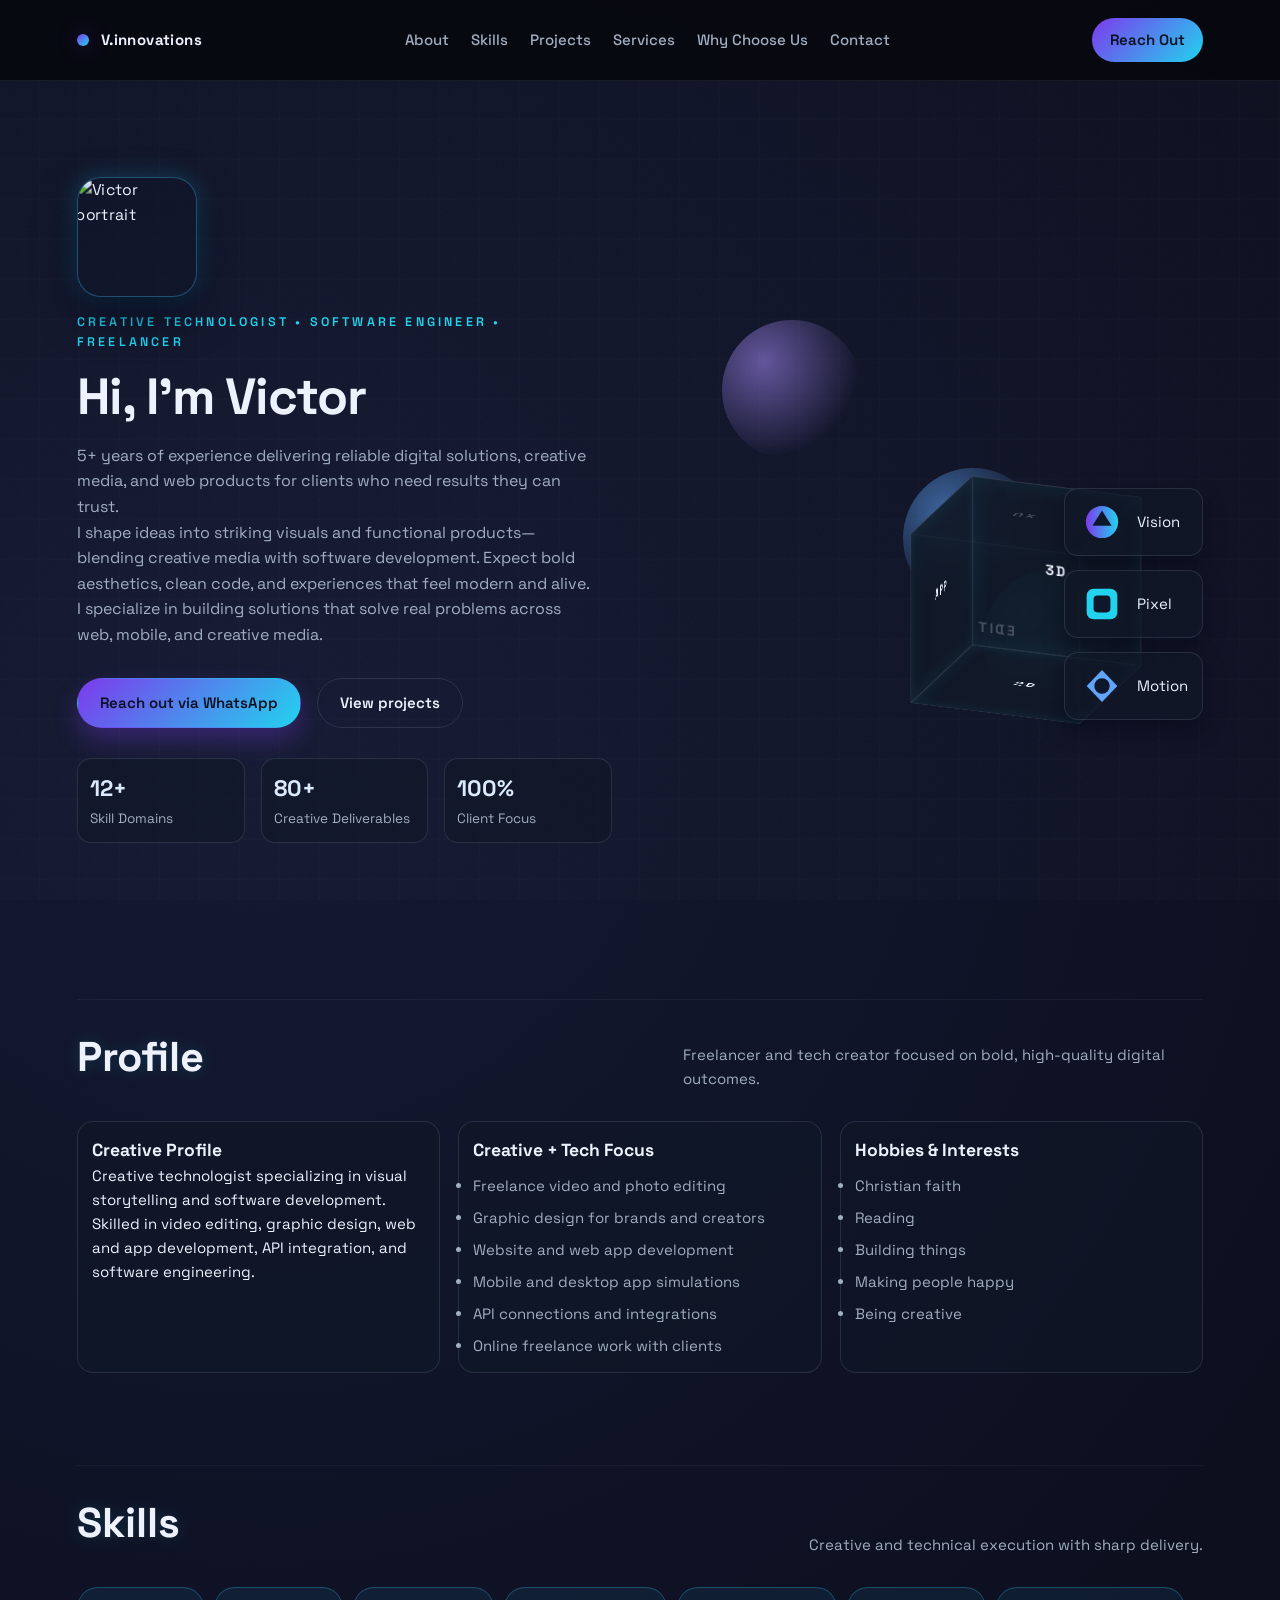
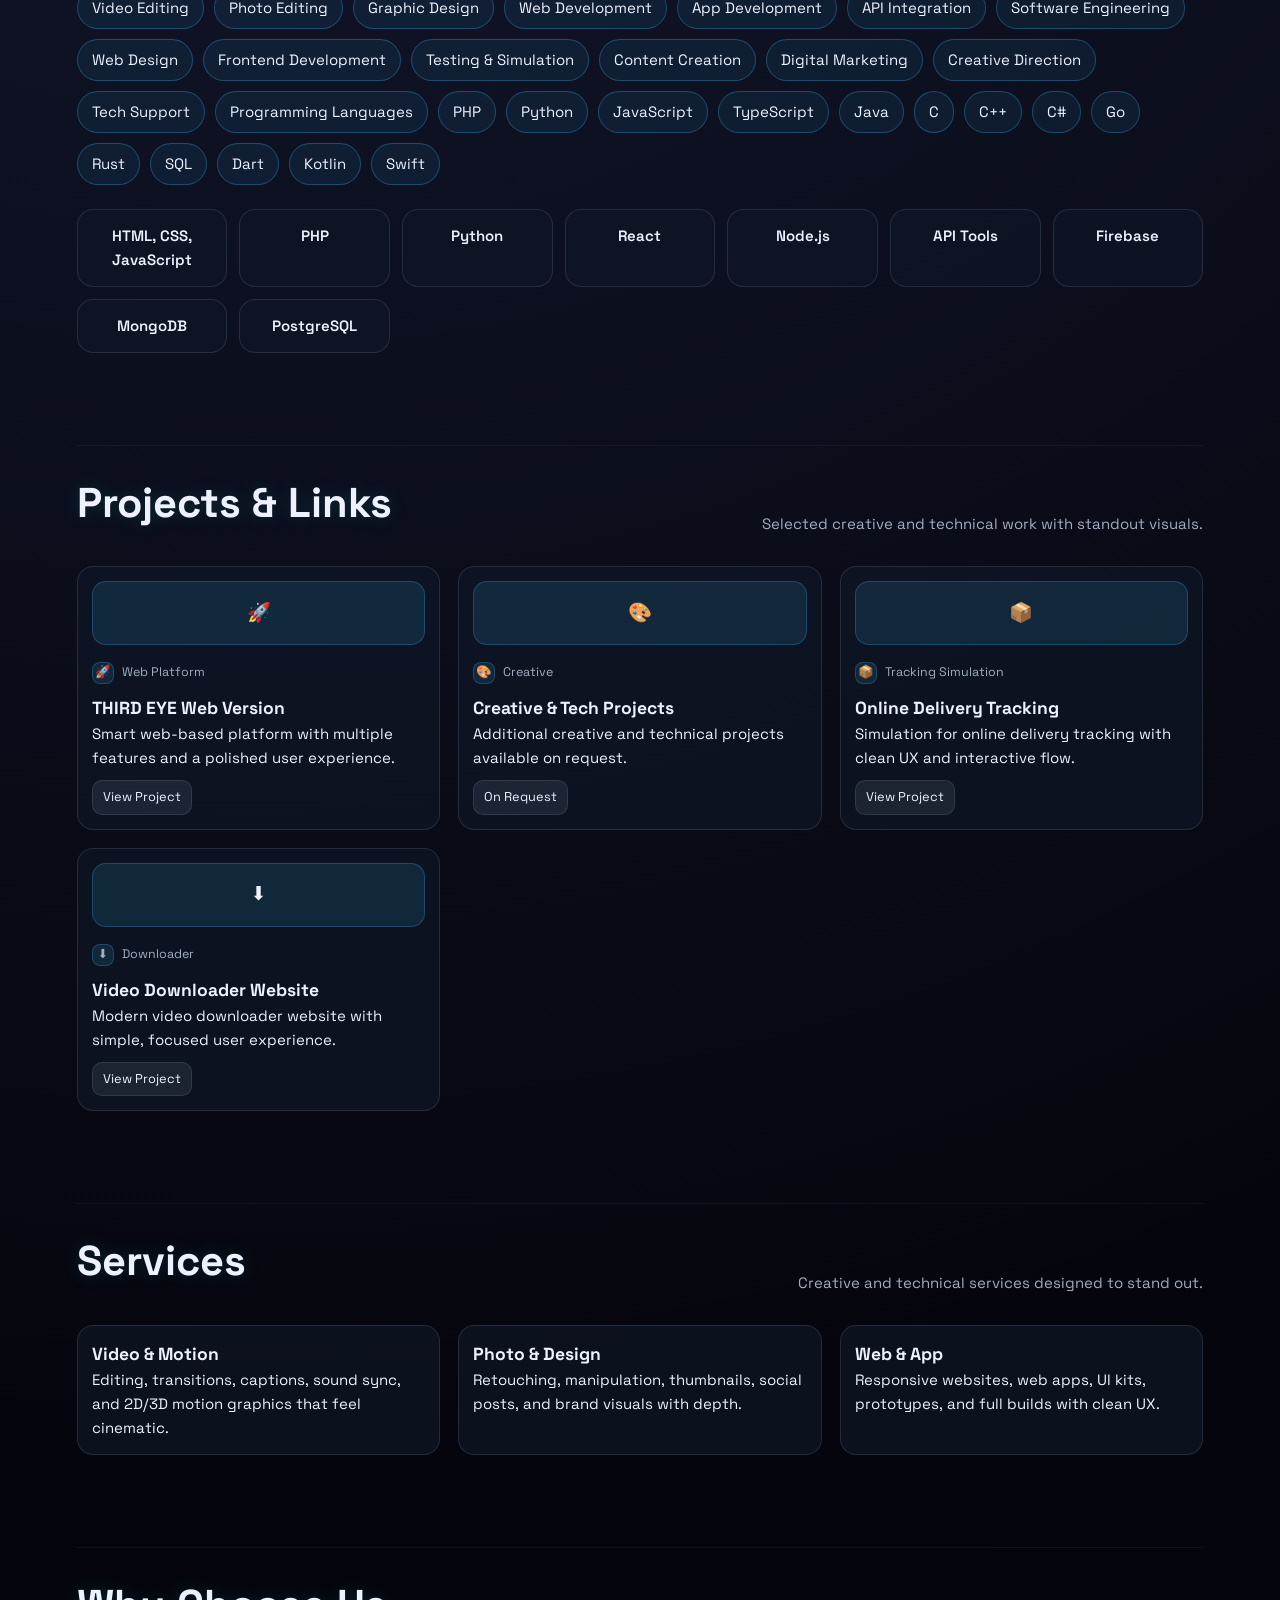
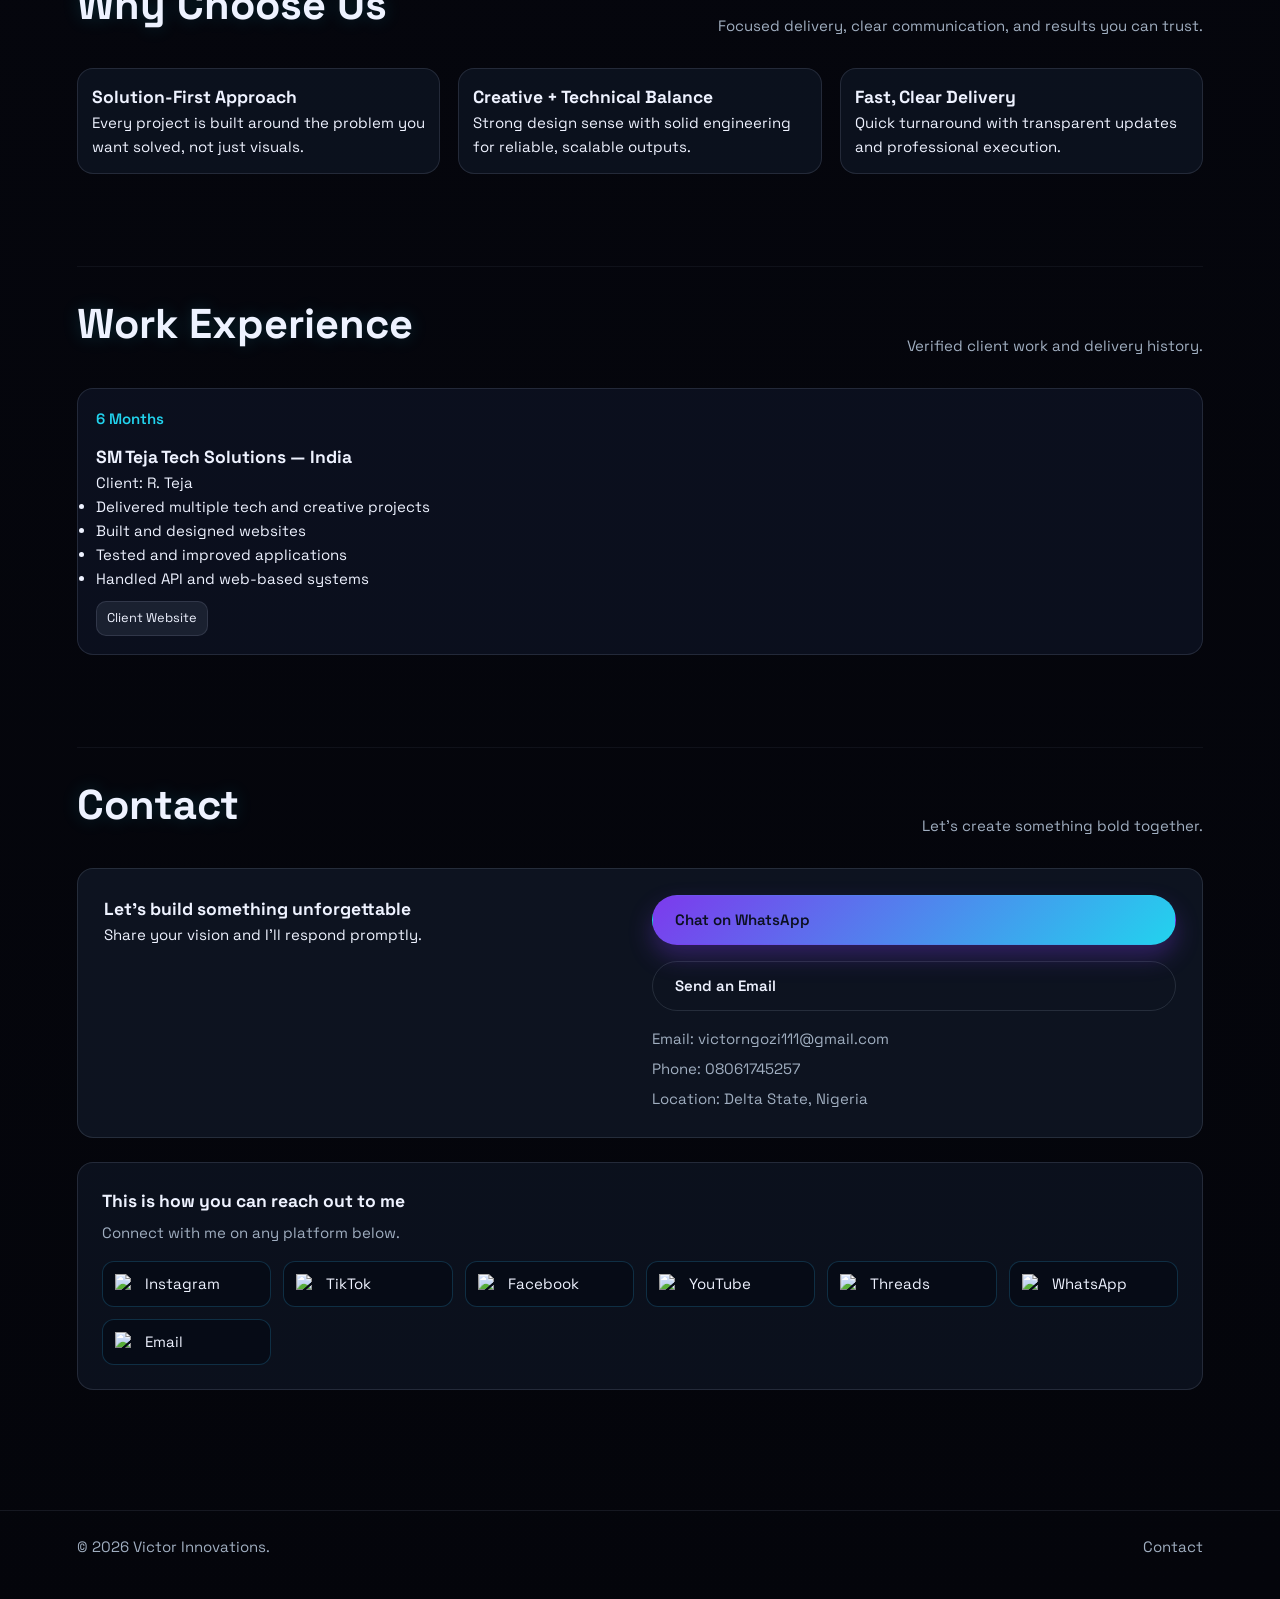
==== commit 1aee2724: "Update branding and layout" ====
--- a/index.html
+++ b/index.html
@@ -3,11 +3,13 @@
 <head>
   <meta charset="UTF-8" />
   <meta name="viewport" content="width=device-width, initial-scale=1" />
-  <title>Victor Smart — Portfolio</title>
+  <title>V.innovations — Portfolio</title>
+  <link rel="preload" href="styles.css" as="style" />
   <link rel="stylesheet" href="styles.css" />
   <link rel="preconnect" href="https://fonts.googleapis.com" />
   <link rel="preconnect" href="https://fonts.gstatic.com" crossorigin />
   <link href="https://fonts.googleapis.com/css2?family=Space+Grotesk:wght@300;400;500;600;700&display=swap" rel="stylesheet" />
+  <link rel="preconnect" href="https://i.ibb.co" />
 </head>
 <body>
   <div class="noise"></div>
@@ -15,26 +17,57 @@
   <header class="topbar">
     <div class="brand">
       <span class="logo-dot"></span>
-      <span class="brand-text">Victor Smart</span>
+      <span class="brand-text">V.innovations</span>
     </div>
     <nav class="nav">
       <a href="#about">About</a>
       <a href="#skills">Skills</a>
       <a href="#projects">Projects</a>
       <a href="#services">Services</a>
+      <a href="#why">Why Choose Us</a>
       <a href="#contact">Contact</a>
     </nav>
+    <button class="menu-btn" id="menu-btn" aria-label="Open menu" aria-expanded="false">☰</button>
+        <button class="menu-btn" id="menu-btn" aria-label="Open menu" aria-expanded="false">☰</button>
     <a class="cta" href="#contact">Reach Out</a>
   </header>
+
+  <div class="drawer" id="drawer" aria-hidden="true">
+    <div class="drawer-panel">
+      <div class="drawer-head">
+        <span class="brand-text">V.innovations</span>
+        <button class="menu-close" id="menu-close" aria-label="Close menu">✕</button>
+      </div>
+      <nav class="drawer-nav">
+        <a href="#about">About</a>
+        <a href="#skills">Skills</a>
+        <a href="#projects">Projects</a>
+        <a href="#services">Services</a>
+        <a href="#why">Why Choose Us</a>
+        <a href="#contact">Contact</a>
+      </nav>
+      <a class="primary" href="#contact">Reach Out</a>
+    </div>
+  </div>
 
   <main>
     <section class="hero">
       <div class="hero-content">
-        <p class="eyebrow">Creative Technologist • Software Engineer • Freelancer</p>
-        <h1>
-          Victor Ngozi<br />
-          Victor Innovations
-        </h1>
+          <div class="hero-inline">
+            <div class="portrait">
+            <img src="https://i.ibb.co/wZNnz9pb/20260125-204502.jpg" alt="Victor portrait" loading="eager" fetchpriority="high" width="190" height="190" />
+            </div>
+            <div>
+              <p class="eyebrow">Creative Technologist • Software Engineer • Freelancer</p>
+              <h1>
+              Hi, I’m Victor
+              </h1>
+            </div>
+          </div>
+        <p class="sub">
+          5+ years of experience delivering reliable digital solutions, creative media, and web products for
+          clients who need results they can trust.
+        </p>
         <p class="sub">
           I shape ideas into striking visuals and functional products—blending creative media with software
           development. Expect bold aesthetics, clean code, and experiences that feel modern and alive.
@@ -63,20 +96,19 @@
       </div>
 
       <div class="hero-visual" id="hero-visual">
-        <div class="portrait">
-          <img src="https://i.ibb.co/wZNnz9pb/20260125-204502.jpg" alt="Victor Ngozi portrait" />
-        </div>
         <div class="orb orb-a"></div>
         <div class="orb orb-b"></div>
         <div class="orb orb-c"></div>
 
-        <div class="cube">
-          <div class="face front">3D</div>
-          <div class="face back">EDIT</div>
-          <div class="face right">WEB</div>
-          <div class="face left">APP</div>
-          <div class="face top">UX</div>
-          <div class="face bottom">2D</div>
+        <div class="cube-wrap">
+          <div class="cube">
+            <div class="face front">3D</div>
+            <div class="face back">EDIT</div>
+            <div class="face right">WEB</div>
+            <div class="face left">APP</div>
+            <div class="face top">UX</div>
+            <div class="face bottom">2D</div>
+          </div>
         </div>
 
         <div class="logo-stack">
@@ -185,8 +217,6 @@
           <span class="pill">Swift</span>
       </div>
       <div class="tools">
-        <div class="tool-card">VS Code</div>
-        <div class="tool-card">Git & GitHub</div>
         <div class="tool-card">HTML, CSS, JavaScript</div>
         <div class="tool-card">PHP</div>
         <div class="tool-card">Python</div>
@@ -206,20 +236,7 @@
       </div>
       <div class="project-grid">
         <article class="project-card">
-          <div class="project-thumb">
-            <svg viewBox="0 0 320 180" aria-hidden="true">
-              <defs>
-                <linearGradient id="p1" x1="0" x2="1">
-                  <stop offset="0" stop-color="#7c3aed" />
-                  <stop offset="1" stop-color="#22d3ee" />
-                </linearGradient>
-              </defs>
-              <rect width="320" height="180" rx="22" fill="#0b1224" />
-              <rect x="24" y="24" width="160" height="100" rx="16" fill="url(#p1)" opacity="0.9" />
-              <circle cx="248" cy="72" r="34" fill="#22d3ee" opacity="0.5" />
-              <path d="M40 140 L120 96 L200 140" stroke="#c7d2fe" stroke-width="6" fill="none" />
-            </svg>
-          </div>
+          <div class="project-thumb icon-thumb">🚀</div>
           <div class="project-meta">
             <span class="project-icon">🚀</span>
             <span>Web Platform</span>
@@ -229,21 +246,7 @@
           <a class="tag" href="https://thirdeye-web-version.netlify.app/" target="_blank" rel="noreferrer">View Project</a>
         </article>
         <article class="project-card">
-          <div class="project-thumb alt">
-            <svg viewBox="0 0 320 180" aria-hidden="true">
-              <defs>
-                <linearGradient id="p2" x1="0" x2="1">
-                  <stop offset="0" stop-color="#22d3ee" />
-                  <stop offset="1" stop-color="#0ea5e9" />
-                </linearGradient>
-              </defs>
-              <rect width="320" height="180" rx="22" fill="#0a1222" />
-              <rect x="30" y="32" width="120" height="116" rx="18" fill="url(#p2)" opacity="0.85" />
-              <rect x="170" y="46" width="120" height="20" rx="10" fill="#1e293b" />
-              <rect x="170" y="78" width="90" height="20" rx="10" fill="#1e293b" />
-              <rect x="170" y="110" width="110" height="20" rx="10" fill="#1e293b" />
-            </svg>
-          </div>
+          <div class="project-thumb icon-thumb">🎨</div>
           <div class="project-meta">
             <span class="project-icon">🎨</span>
             <span>Creative</span>
@@ -253,20 +256,7 @@
           <a class="tag" href="https://wa.me/2348061745257" target="_blank" rel="noreferrer">On Request</a>
         </article>
         <article class="project-card">
-          <div class="project-thumb alt-2">
-            <svg viewBox="0 0 320 180" aria-hidden="true">
-              <defs>
-                <linearGradient id="p3" x1="0" x2="1">
-                  <stop offset="0" stop-color="#f97316" />
-                  <stop offset="1" stop-color="#7c3aed" />
-                </linearGradient>
-              </defs>
-              <rect width="320" height="180" rx="22" fill="#0b1224" />
-              <path d="M40 120 C90 70, 140 70, 200 120" stroke="url(#p3)" stroke-width="10" fill="none" />
-              <circle cx="240" cy="76" r="28" fill="#7c3aed" opacity="0.6" />
-              <rect x="40" y="132" width="240" height="12" rx="6" fill="#1e293b" />
-            </svg>
-          </div>
+          <div class="project-thumb icon-thumb">📦</div>
           <div class="project-meta">
             <span class="project-icon">📦</span>
             <span>Tracking Simulation</span>
@@ -276,20 +266,7 @@
           <a class="tag" href="https://cargo-delivery-express.netlify.app/" target="_blank" rel="noreferrer">View Project</a>
         </article>
         <article class="project-card">
-          <div class="project-thumb alt-3">
-            <svg viewBox="0 0 320 180" aria-hidden="true">
-              <defs>
-                <linearGradient id="p4" x1="0" x2="1">
-                  <stop offset="0" stop-color="#0ea5e9" />
-                  <stop offset="1" stop-color="#22d3ee" />
-                </linearGradient>
-              </defs>
-              <rect width="320" height="180" rx="22" fill="#0b1224" />
-              <rect x="40" y="30" width="240" height="120" rx="20" fill="url(#p4)" opacity="0.25" />
-              <path d="M160 58 L160 118" stroke="#e2e8f0" stroke-width="10" stroke-linecap="round" />
-              <path d="M130 98 L160 128 L190 98" stroke="#e2e8f0" stroke-width="10" stroke-linecap="round" stroke-linejoin="round" />
-            </svg>
-          </div>
+          <div class="project-thumb icon-thumb">⬇️</div>
           <div class="project-meta">
             <span class="project-icon">⬇️</span>
             <span>Downloader</span>
@@ -391,31 +368,31 @@
         <p>Connect with me on any platform below.</p>
         <div class="social-grid">
           <a class="social-link" href="https://www.instagram.com/smarter.v082?igsh=MWFkdnU2OWZ2ZHQzMA==" target="_blank" rel="noreferrer">
-            <span class="social-icon">📸</span>
+            <img class="social-icon" src="https://cdn.simpleicons.org/instagram/0ea5e9" alt="Instagram" />
             <span>Instagram</span>
           </a>
           <a class="social-link" href="https://www.tiktok.com/@smarterv01?_r=1&_t=ZS-93NKaqoREro" target="_blank" rel="noreferrer">
-            <span class="social-icon">🎵</span>
+            <img class="social-icon" src="https://cdn.simpleicons.org/tiktok/0ea5e9" alt="TikTok" />
             <span>TikTok</span>
           </a>
           <a class="social-link" href="https://www.facebook.com/share/1HMGpgbrWE/" target="_blank" rel="noreferrer">
-            <span class="social-icon">📘</span>
+            <img class="social-icon" src="https://cdn.simpleicons.org/facebook/0ea5e9" alt="Facebook" />
             <span>Facebook</span>
           </a>
           <a class="social-link" href="https://youtube.com/@smarterv01?si=GRvWuMffq0guRL8S" target="_blank" rel="noreferrer">
-            <span class="social-icon">▶️</span>
+            <img class="social-icon" src="https://cdn.simpleicons.org/youtube/0ea5e9" alt="YouTube" />
             <span>YouTube</span>
           </a>
           <a class="social-link" href="https://www.threads.com/@smarter.v082" target="_blank" rel="noreferrer">
-            <span class="social-icon">🧵</span>
+            <img class="social-icon" src="https://cdn.simpleicons.org/threads/0ea5e9" alt="Threads" />
             <span>Threads</span>
           </a>
           <a class="social-link" href="https://wa.me/2348061745257" target="_blank" rel="noreferrer">
-            <span class="social-icon">💬</span>
+            <img class="social-icon" src="https://cdn.simpleicons.org/whatsapp/0ea5e9" alt="WhatsApp" />
             <span>WhatsApp</span>
           </a>
           <a class="social-link" href="mailto:victorngozi111@gmail.com">
-            <span class="social-icon">✉️</span>
+            <img class="social-icon" src="https://cdn.simpleicons.org/gmail/0ea5e9" alt="Email" />
             <span>Email</span>
           </a>
         </div>
@@ -424,12 +401,12 @@
   </main>
 
   <footer class="footer">
-    <span>© 2026 Victor Ngozi.</span>
+    <span>© 2026 Victor Innovations.</span>
     <div class="footer-links">
       <a href="#contact">Contact</a>
     </div>
   </footer>
 
-  <script src="script.js"></script>
+  <script src="script.js" defer></script>
 </body>
 </html>
--- a/styles.css
+++ b/styles.css
@@ -26,6 +26,7 @@
   min-height: 100vh;
   overflow-x: hidden;
   line-height: 1.6;
+  font-size: 15px;
 }
 
 a {
@@ -100,6 +101,73 @@
   font-weight: 600;
 }
 
+.menu-btn {
+  display: none;
+  border: 1px solid var(--border);
+  background: rgba(16, 24, 39, 0.7);
+  color: var(--text);
+  border-radius: 10px;
+  padding: 8px 10px;
+  font-size: 1rem;
+}
+
+.drawer {
+  position: fixed;
+  inset: 0;
+  background: rgba(2, 6, 23, 0.6);
+  backdrop-filter: blur(10px);
+  opacity: 0;
+  pointer-events: none;
+  transition: opacity 0.2s ease;
+  z-index: 10;
+}
+
+.drawer.open {
+  opacity: 1;
+  pointer-events: auto;
+}
+
+.drawer-panel {
+  position: absolute;
+  top: 0;
+  right: 0;
+  width: min(320px, 90vw);
+  height: 100%;
+  background: rgba(7, 10, 20, 0.98);
+  border-left: 1px solid var(--border);
+  padding: 24px;
+  display: grid;
+  gap: 18px;
+}
+
+.drawer-head {
+  display: flex;
+  align-items: center;
+  justify-content: space-between;
+  font-weight: 700;
+}
+
+.menu-close {
+  border: 1px solid var(--border);
+  background: rgba(16, 24, 39, 0.7);
+  color: var(--text);
+  border-radius: 10px;
+  padding: 6px 10px;
+}
+
+.drawer-nav {
+  display: grid;
+  gap: 12px;
+  color: var(--muted);
+}
+
+.drawer-nav a {
+  padding: 10px 12px;
+  border-radius: 10px;
+  background: rgba(16, 24, 39, 0.6);
+  border: 1px solid var(--border);
+}
+
 main {
   position: relative;
   z-index: 2;
@@ -114,8 +182,15 @@
   padding: 96px 0 64px;
 }
 
+.hero-inline {
+  display: flex;
+  align-items: center;
+  gap: 16px;
+  flex-wrap: wrap;
+}
+
 .hero-content h1 {
-  font-size: clamp(2.4rem, 3vw + 1.2rem, 4rem);
+  font-size: clamp(2.1rem, 2.6vw + 1.1rem, 3.6rem);
   line-height: 1.1;
   margin: 16px 0 18px;
   letter-spacing: -0.02em;
@@ -131,7 +206,7 @@
 
 .sub {
   color: var(--muted);
-  font-size: 1.05rem;
+  font-size: 1rem;
   max-width: 520px;
 }
 
@@ -179,7 +254,7 @@
 }
 
 .stat {
-  padding: 14px;
+  padding: 12px;
   background: rgba(16, 24, 39, 0.65);
   border: 1px solid var(--border);
   border-radius: 14px;
@@ -187,7 +262,7 @@
 
 .stat-num {
   display: block;
-  font-size: 1.6rem;
+  font-size: 1.4rem;
   font-weight: 700;
   color: #dbeafe;
 }
@@ -204,17 +279,15 @@
 }
 
 .portrait {
-  position: absolute;
-  top: -8px;
-  left: -10px;
-  width: 190px;
-  height: 190px;
+  position: relative;
+  width: 120px;
+  height: 120px;
   border-radius: 24px;
   overflow: hidden;
   border: 1px solid rgba(56, 189, 248, 0.35);
   box-shadow: 0 18px 40px rgba(2, 6, 23, 0.6), 0 0 24px rgba(34, 211, 238, 0.25);
   background: rgba(15, 23, 42, 0.6);
-  animation: float 9s ease-in-out infinite;
+  animation: float 9s ease-in-out infinite, glow 6s ease-in-out infinite;
 }
 
 .portrait img {
@@ -264,14 +337,20 @@
   }
 }
 
+.cube-wrap {
+  position: absolute;
+  left: 50%;
+  top: 50%;
+  transform: translate(-50%, -50%);
+  animation: bob 6s ease-in-out infinite;
+}
+
 .cube {
   position: absolute;
   width: 180px;
   height: 180px;
-  left: 50%;
-  top: 50%;
   transform-style: preserve-3d;
-  transform: translate(-50%, -50%) rotateX(20deg) rotateY(20deg);
+  transform: rotateX(20deg) rotateY(20deg);
   animation: spin 18s linear infinite;
 }
 
@@ -297,8 +376,28 @@
 .bottom { transform: rotateX(-90deg) translateZ(90px); }
 
 @keyframes spin {
-  0% { transform: translate(-50%, -50%) rotateX(20deg) rotateY(0deg); }
-  100% { transform: translate(-50%, -50%) rotateX(20deg) rotateY(360deg); }
+  0% { transform: rotateX(20deg) rotateY(0deg); }
+  100% { transform: rotateX(20deg) rotateY(360deg); }
+}
+
+@keyframes bob {
+  0%,
+  100% {
+    transform: translate(-50%, -50%) translateY(0px);
+  }
+  50% {
+    transform: translate(-50%, -50%) translateY(-14px);
+  }
+}
+
+@keyframes glow {
+  0%,
+  100% {
+    box-shadow: 0 18px 40px rgba(2, 6, 23, 0.6), 0 0 20px rgba(34, 211, 238, 0.2);
+  }
+  50% {
+    box-shadow: 0 22px 48px rgba(2, 6, 23, 0.6), 0 0 28px rgba(59, 130, 246, 0.35);
+  }
 }
 
 .logo-stack {
@@ -364,7 +463,7 @@
 .project-grid,
 .service-grid {
   display: grid;
-  grid-template-columns: repeat(auto-fit, minmax(240px, 1fr));
+  grid-template-columns: repeat(auto-fit, minmax(220px, 1fr));
   gap: 18px;
 }
 
@@ -372,7 +471,7 @@
 .project-card,
 .service-card,
 .tool-card {
-  padding: 18px;
+  padding: 14px;
   border-radius: var(--radius);
   background: rgba(16, 24, 39, 0.65);
   border: 1px solid var(--border);
@@ -420,19 +519,19 @@
 }
 
 .project-thumb {
-  height: 160px;
+  height: 64px;
   border-radius: 14px;
   background: linear-gradient(135deg, rgba(124, 58, 237, 0.65), rgba(34, 211, 238, 0.2));
   margin-bottom: 14px;
   display: grid;
   place-items: center;
   overflow: hidden;
-}
-
-.project-thumb svg {
-  width: 100%;
-  height: 100%;
-  display: block;
+  font-size: 1.2rem;
+}
+
+.icon-thumb {
+  background: rgba(56, 189, 248, 0.12);
+  border: 1px solid rgba(56, 189, 248, 0.25);
 }
 
 .project-thumb.alt {
@@ -451,7 +550,7 @@
   display: inline-flex;
   align-items: center;
   gap: 8px;
-  font-size: 0.85rem;
+  font-size: 0.78rem;
   color: var(--muted);
   margin-bottom: 10px;
 }
@@ -460,8 +559,8 @@
   display: inline-flex;
   align-items: center;
   justify-content: center;
-  width: 28px;
-  height: 28px;
+  width: 22px;
+  height: 22px;
   border-radius: 8px;
   background: rgba(56, 189, 248, 0.12);
   border: 1px solid rgba(56, 189, 248, 0.25);
@@ -544,7 +643,7 @@
   display: flex;
   align-items: center;
   gap: 10px;
-  padding: 12px 14px;
+  padding: 10px 12px;
   border-radius: 12px;
   background: rgba(6, 10, 20, 0.65);
   border: 1px solid rgba(56, 189, 248, 0.2);
@@ -557,13 +656,15 @@
 }
 
 .social-icon {
-  width: 28px;
-  height: 28px;
-  display: grid;
-  place-items: center;
-  border-radius: 8px;
-  background: rgba(56, 189, 248, 0.12);
-  border: 1px solid rgba(56, 189, 248, 0.25);
+  width: 20px;
+  height: 20px;
+  display: block;
+}
+
+@media (min-width: 1024px) {
+  .project-grid {
+    grid-template-columns: repeat(3, minmax(0, 1fr));
+  }
 }
 
 .footer {
@@ -584,7 +685,96 @@
   .nav {
     display: none;
   }
+  .menu-btn {
+    display: inline-flex;
+  }
   .topbar {
     gap: 12px;
   }
 }
+
+@media (max-width: 768px) {
+  main {
+    padding: 0 5vw 96px;
+  }
+
+  .hero {
+    padding: 72px 0 40px;
+  }
+
+  .hero-content {
+    order: 1;
+  }
+
+  .hero-visual {
+    order: 2;
+    margin-top: 12px;
+  }
+
+  .hero-visual {
+    min-height: 320px;
+  }
+
+  .portrait {
+    width: 96px;
+    height: 96px;
+  }
+
+  .cube {
+    width: 140px;
+    height: 140px;
+  }
+
+  .face {
+    width: 140px;
+    height: 140px;
+    font-size: 0.75rem;
+  }
+
+  .front { transform: translateZ(70px); }
+  .back { transform: rotateY(180deg) translateZ(70px); }
+  .right { transform: rotateY(90deg) translateZ(70px); }
+  .left { transform: rotateY(-90deg) translateZ(70px); }
+  .top { transform: rotateX(90deg) translateZ(70px); }
+  .bottom { transform: rotateX(-90deg) translateZ(70px); }
+
+  .logo-stack {
+    position: static;
+    grid-template-columns: repeat(auto-fit, minmax(140px, 1fr));
+    margin-top: 20px;
+  }
+
+  .stats {
+    grid-template-columns: repeat(auto-fit, minmax(110px, 1fr));
+    text-align: center;
+  }
+
+  .project-grid,
+  .service-grid,
+  .about-grid {
+    grid-template-columns: 1fr;
+  }
+
+  .contact-card {
+    padding: 18px;
+  }
+
+  .social-grid {
+    grid-template-columns: 1fr;
+  }
+}
+
+@media (max-width: 520px) {
+  .hero-content h1 {
+    font-size: clamp(2rem, 6vw, 2.6rem);
+  }
+
+  .topbar {
+    flex-wrap: wrap;
+  }
+
+  .cta {
+    width: 100%;
+    text-align: center;
+  }
+}
--- a/styles.css
+++ b/styles.css
@@ -26,6 +26,7 @@
   min-height: 100vh;
   overflow-x: hidden;
   line-height: 1.6;
+  font-size: 15px;
 }
 
 a {
@@ -100,6 +101,73 @@
   font-weight: 600;
 }
 
+.menu-btn {
+  display: none;
+  border: 1px solid var(--border);
+  background: rgba(16, 24, 39, 0.7);
+  color: var(--text);
+  border-radius: 10px;
+  padding: 8px 10px;
+  font-size: 1rem;
+}
+
+.drawer {
+  position: fixed;
+  inset: 0;
+  background: rgba(2, 6, 23, 0.6);
+  backdrop-filter: blur(10px);
+  opacity: 0;
+  pointer-events: none;
+  transition: opacity 0.2s ease;
+  z-index: 10;
+}
+
+.drawer.open {
+  opacity: 1;
+  pointer-events: auto;
+}
+
+.drawer-panel {
+  position: absolute;
+  top: 0;
+  right: 0;
+  width: min(320px, 90vw);
+  height: 100%;
+  background: rgba(7, 10, 20, 0.98);
+  border-left: 1px solid var(--border);
+  padding: 24px;
+  display: grid;
+  gap: 18px;
+}
+
+.drawer-head {
+  display: flex;
+  align-items: center;
+  justify-content: space-between;
+  font-weight: 700;
+}
+
+.menu-close {
+  border: 1px solid var(--border);
+  background: rgba(16, 24, 39, 0.7);
+  color: var(--text);
+  border-radius: 10px;
+  padding: 6px 10px;
+}
+
+.drawer-nav {
+  display: grid;
+  gap: 12px;
+  color: var(--muted);
+}
+
+.drawer-nav a {
+  padding: 10px 12px;
+  border-radius: 10px;
+  background: rgba(16, 24, 39, 0.6);
+  border: 1px solid var(--border);
+}
+
 main {
   position: relative;
   z-index: 2;
@@ -114,8 +182,15 @@
   padding: 96px 0 64px;
 }
 
+.hero-inline {
+  display: flex;
+  align-items: center;
+  gap: 16px;
+  flex-wrap: wrap;
+}
+
 .hero-content h1 {
-  font-size: clamp(2.4rem, 3vw + 1.2rem, 4rem);
+  font-size: clamp(2.1rem, 2.6vw + 1.1rem, 3.6rem);
   line-height: 1.1;
   margin: 16px 0 18px;
   letter-spacing: -0.02em;
@@ -131,7 +206,7 @@
 
 .sub {
   color: var(--muted);
-  font-size: 1.05rem;
+  font-size: 1rem;
   max-width: 520px;
 }
 
@@ -179,7 +254,7 @@
 }
 
 .stat {
-  padding: 14px;
+  padding: 12px;
   background: rgba(16, 24, 39, 0.65);
   border: 1px solid var(--border);
   border-radius: 14px;
@@ -187,7 +262,7 @@
 
 .stat-num {
   display: block;
-  font-size: 1.6rem;
+  font-size: 1.4rem;
   font-weight: 700;
   color: #dbeafe;
 }
@@ -204,17 +279,15 @@
 }
 
 .portrait {
-  position: absolute;
-  top: -8px;
-  left: -10px;
-  width: 190px;
-  height: 190px;
+  position: relative;
+  width: 120px;
+  height: 120px;
   border-radius: 24px;
   overflow: hidden;
   border: 1px solid rgba(56, 189, 248, 0.35);
   box-shadow: 0 18px 40px rgba(2, 6, 23, 0.6), 0 0 24px rgba(34, 211, 238, 0.25);
   background: rgba(15, 23, 42, 0.6);
-  animation: float 9s ease-in-out infinite;
+  animation: float 9s ease-in-out infinite, glow 6s ease-in-out infinite;
 }
 
 .portrait img {
@@ -264,14 +337,20 @@
   }
 }
 
+.cube-wrap {
+  position: absolute;
+  left: 50%;
+  top: 50%;
+  transform: translate(-50%, -50%);
+  animation: bob 6s ease-in-out infinite;
+}
+
 .cube {
   position: absolute;
   width: 180px;
   height: 180px;
-  left: 50%;
-  top: 50%;
   transform-style: preserve-3d;
-  transform: translate(-50%, -50%) rotateX(20deg) rotateY(20deg);
+  transform: rotateX(20deg) rotateY(20deg);
   animation: spin 18s linear infinite;
 }
 
@@ -297,8 +376,28 @@
 .bottom { transform: rotateX(-90deg) translateZ(90px); }
 
 @keyframes spin {
-  0% { transform: translate(-50%, -50%) rotateX(20deg) rotateY(0deg); }
-  100% { transform: translate(-50%, -50%) rotateX(20deg) rotateY(360deg); }
+  0% { transform: rotateX(20deg) rotateY(0deg); }
+  100% { transform: rotateX(20deg) rotateY(360deg); }
+}
+
+@keyframes bob {
+  0%,
+  100% {
+    transform: translate(-50%, -50%) translateY(0px);
+  }
+  50% {
+    transform: translate(-50%, -50%) translateY(-14px);
+  }
+}
+
+@keyframes glow {
+  0%,
+  100% {
+    box-shadow: 0 18px 40px rgba(2, 6, 23, 0.6), 0 0 20px rgba(34, 211, 238, 0.2);
+  }
+  50% {
+    box-shadow: 0 22px 48px rgba(2, 6, 23, 0.6), 0 0 28px rgba(59, 130, 246, 0.35);
+  }
 }
 
 .logo-stack {
@@ -364,7 +463,7 @@
 .project-grid,
 .service-grid {
   display: grid;
-  grid-template-columns: repeat(auto-fit, minmax(240px, 1fr));
+  grid-template-columns: repeat(auto-fit, minmax(220px, 1fr));
   gap: 18px;
 }
 
@@ -372,7 +471,7 @@
 .project-card,
 .service-card,
 .tool-card {
-  padding: 18px;
+  padding: 14px;
   border-radius: var(--radius);
   background: rgba(16, 24, 39, 0.65);
   border: 1px solid var(--border);
@@ -420,19 +519,19 @@
 }
 
 .project-thumb {
-  height: 160px;
+  height: 64px;
   border-radius: 14px;
   background: linear-gradient(135deg, rgba(124, 58, 237, 0.65), rgba(34, 211, 238, 0.2));
   margin-bottom: 14px;
   display: grid;
   place-items: center;
   overflow: hidden;
-}
-
-.project-thumb svg {
-  width: 100%;
-  height: 100%;
-  display: block;
+  font-size: 1.2rem;
+}
+
+.icon-thumb {
+  background: rgba(56, 189, 248, 0.12);
+  border: 1px solid rgba(56, 189, 248, 0.25);
 }
 
 .project-thumb.alt {
@@ -451,7 +550,7 @@
   display: inline-flex;
   align-items: center;
   gap: 8px;
-  font-size: 0.85rem;
+  font-size: 0.78rem;
   color: var(--muted);
   margin-bottom: 10px;
 }
@@ -460,8 +559,8 @@
   display: inline-flex;
   align-items: center;
   justify-content: center;
-  width: 28px;
-  height: 28px;
+  width: 22px;
+  height: 22px;
   border-radius: 8px;
   background: rgba(56, 189, 248, 0.12);
   border: 1px solid rgba(56, 189, 248, 0.25);
@@ -544,7 +643,7 @@
   display: flex;
   align-items: center;
   gap: 10px;
-  padding: 12px 14px;
+  padding: 10px 12px;
   border-radius: 12px;
   background: rgba(6, 10, 20, 0.65);
   border: 1px solid rgba(56, 189, 248, 0.2);
@@ -557,13 +656,15 @@
 }
 
 .social-icon {
-  width: 28px;
-  height: 28px;
-  display: grid;
-  place-items: center;
-  border-radius: 8px;
-  background: rgba(56, 189, 248, 0.12);
-  border: 1px solid rgba(56, 189, 248, 0.25);
+  width: 20px;
+  height: 20px;
+  display: block;
+}
+
+@media (min-width: 1024px) {
+  .project-grid {
+    grid-template-columns: repeat(3, minmax(0, 1fr));
+  }
 }
 
 .footer {
@@ -584,7 +685,96 @@
   .nav {
     display: none;
   }
+  .menu-btn {
+    display: inline-flex;
+  }
   .topbar {
     gap: 12px;
   }
 }
+
+@media (max-width: 768px) {
+  main {
+    padding: 0 5vw 96px;
+  }
+
+  .hero {
+    padding: 72px 0 40px;
+  }
+
+  .hero-content {
+    order: 1;
+  }
+
+  .hero-visual {
+    order: 2;
+    margin-top: 12px;
+  }
+
+  .hero-visual {
+    min-height: 320px;
+  }
+
+  .portrait {
+    width: 96px;
+    height: 96px;
+  }
+
+  .cube {
+    width: 140px;
+    height: 140px;
+  }
+
+  .face {
+    width: 140px;
+    height: 140px;
+    font-size: 0.75rem;
+  }
+
+  .front { transform: translateZ(70px); }
+  .back { transform: rotateY(180deg) translateZ(70px); }
+  .right { transform: rotateY(90deg) translateZ(70px); }
+  .left { transform: rotateY(-90deg) translateZ(70px); }
+  .top { transform: rotateX(90deg) translateZ(70px); }
+  .bottom { transform: rotateX(-90deg) translateZ(70px); }
+
+  .logo-stack {
+    position: static;
+    grid-template-columns: repeat(auto-fit, minmax(140px, 1fr));
+    margin-top: 20px;
+  }
+
+  .stats {
+    grid-template-columns: repeat(auto-fit, minmax(110px, 1fr));
+    text-align: center;
+  }
+
+  .project-grid,
+  .service-grid,
+  .about-grid {
+    grid-template-columns: 1fr;
+  }
+
+  .contact-card {
+    padding: 18px;
+  }
+
+  .social-grid {
+    grid-template-columns: 1fr;
+  }
+}
+
+@media (max-width: 520px) {
+  .hero-content h1 {
+    font-size: clamp(2rem, 6vw, 2.6rem);
+  }
+
+  .topbar {
+    flex-wrap: wrap;
+  }
+
+  .cta {
+    width: 100%;
+    text-align: center;
+  }
+}
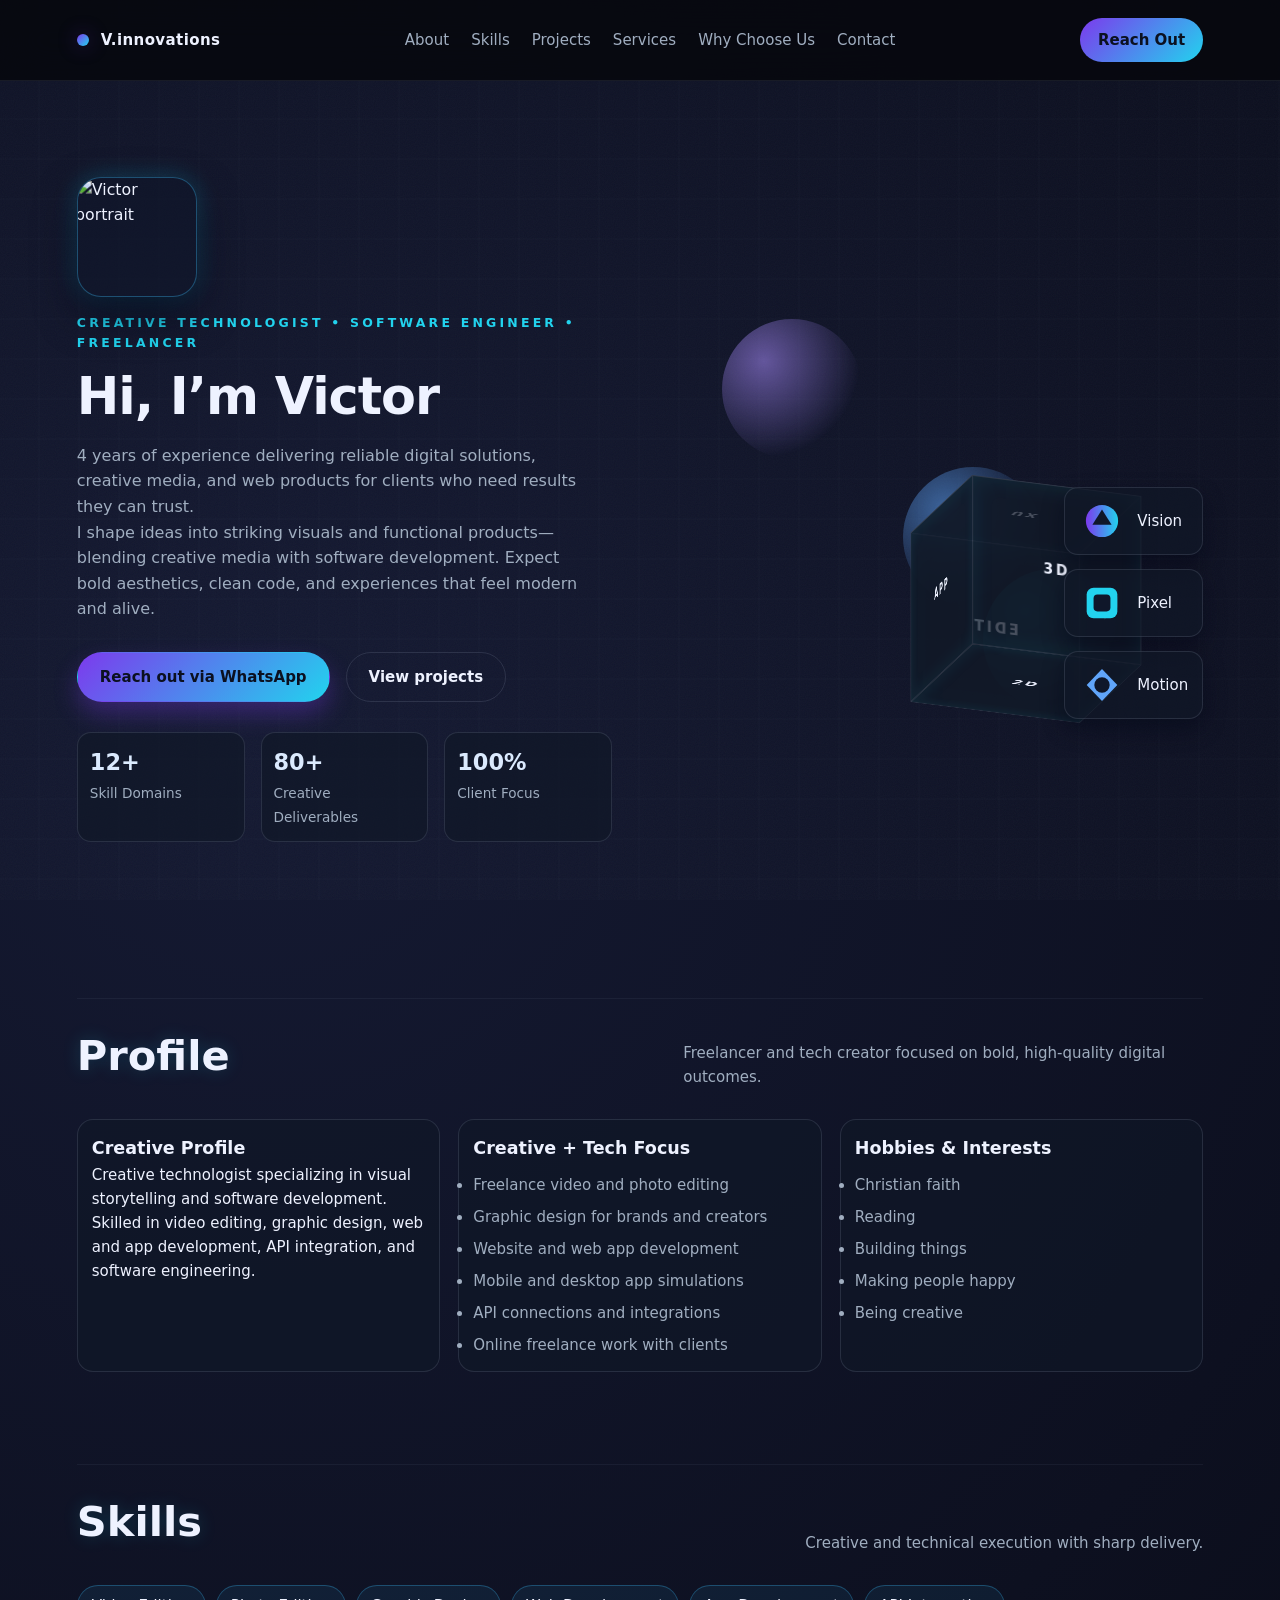
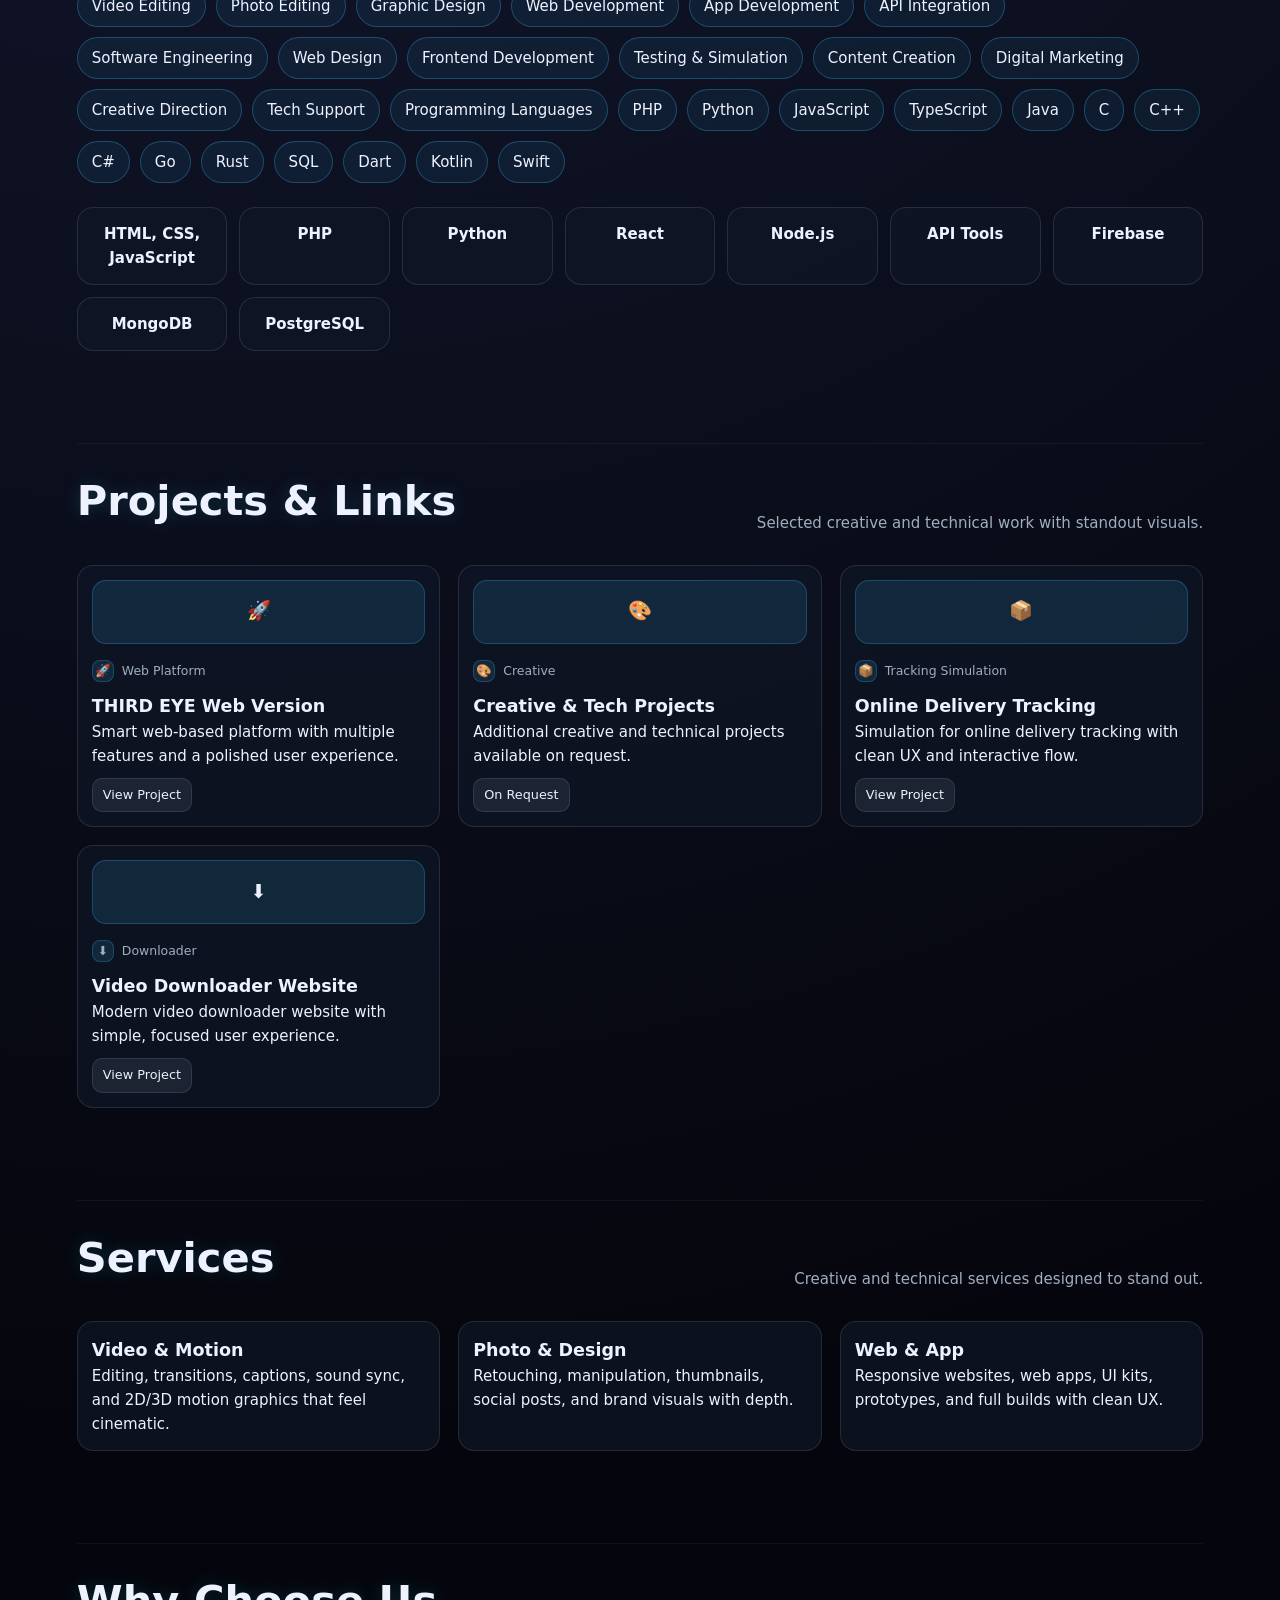
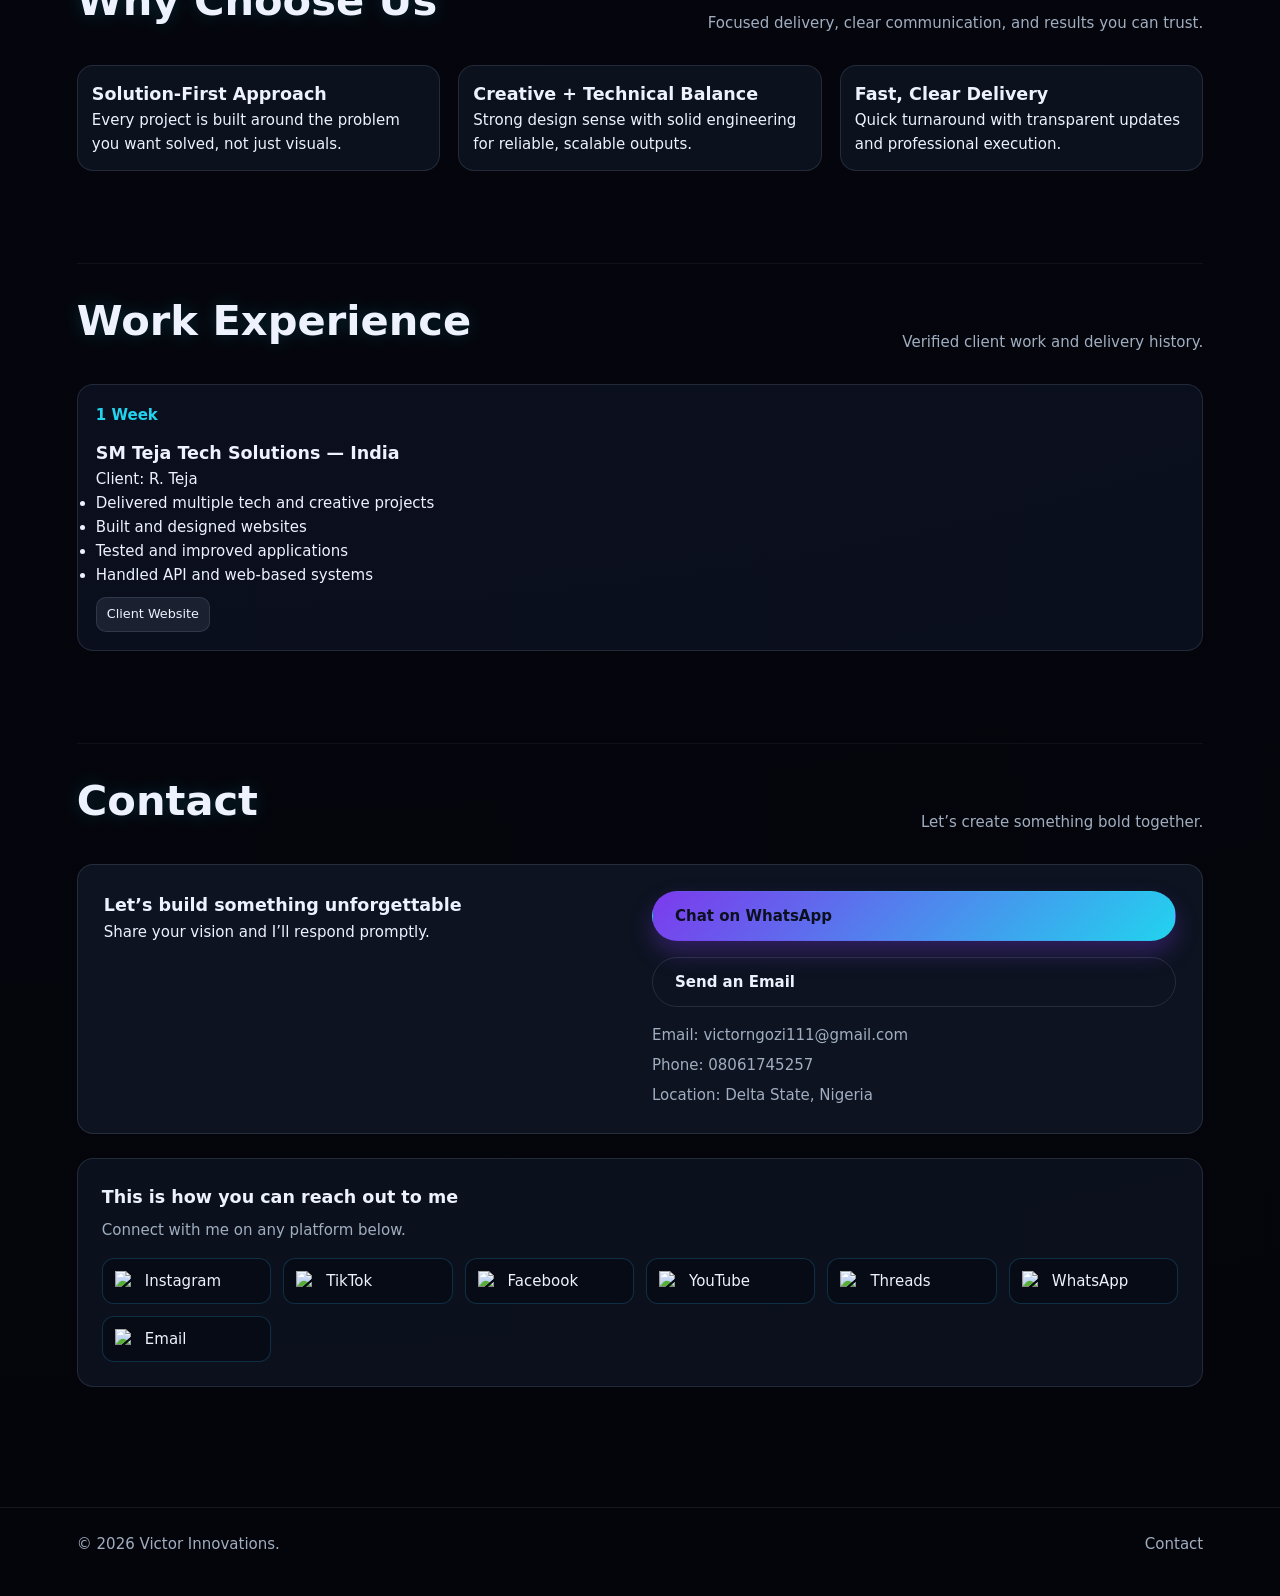
==== commit 0f775aa0: "Fix layout and update experience" ====
--- a/index.html
+++ b/index.html
@@ -7,8 +7,6 @@
   <link rel="preload" href="styles.css" as="style" />
   <link rel="stylesheet" href="styles.css" />
   <link rel="preconnect" href="https://fonts.googleapis.com" />
-  <link rel="preconnect" href="https://fonts.gstatic.com" crossorigin />
-  <link href="https://fonts.googleapis.com/css2?family=Space+Grotesk:wght@300;400;500;600;700&display=swap" rel="stylesheet" />
   <link rel="preconnect" href="https://i.ibb.co" />
 </head>
 <body>
@@ -27,53 +25,28 @@
       <a href="#why">Why Choose Us</a>
       <a href="#contact">Contact</a>
     </nav>
-    <button class="menu-btn" id="menu-btn" aria-label="Open menu" aria-expanded="false">☰</button>
-        <button class="menu-btn" id="menu-btn" aria-label="Open menu" aria-expanded="false">☰</button>
     <a class="cta" href="#contact">Reach Out</a>
   </header>
-
-  <div class="drawer" id="drawer" aria-hidden="true">
-    <div class="drawer-panel">
-      <div class="drawer-head">
-        <span class="brand-text">V.innovations</span>
-        <button class="menu-close" id="menu-close" aria-label="Close menu">✕</button>
-      </div>
-      <nav class="drawer-nav">
-        <a href="#about">About</a>
-        <a href="#skills">Skills</a>
-        <a href="#projects">Projects</a>
-        <a href="#services">Services</a>
-        <a href="#why">Why Choose Us</a>
-        <a href="#contact">Contact</a>
-      </nav>
-      <a class="primary" href="#contact">Reach Out</a>
-    </div>
-  </div>
 
   <main>
     <section class="hero">
       <div class="hero-content">
-          <div class="hero-inline">
-            <div class="portrait">
+        <div class="hero-inline">
+          <div class="portrait">
             <img src="https://i.ibb.co/wZNnz9pb/20260125-204502.jpg" alt="Victor portrait" loading="eager" fetchpriority="high" width="190" height="190" />
-            </div>
-            <div>
-              <p class="eyebrow">Creative Technologist • Software Engineer • Freelancer</p>
-              <h1>
-              Hi, I’m Victor
-              </h1>
-            </div>
-          </div>
+          </div>
+          <div>
+            <p class="eyebrow">Creative Technologist • Software Engineer • Freelancer</p>
+            <h1>Hi, I’m Victor</h1>
+          </div>
+        </div>
         <p class="sub">
-          5+ years of experience delivering reliable digital solutions, creative media, and web products for
+          4 years of experience delivering reliable digital solutions, creative media, and web products for
           clients who need results they can trust.
         </p>
         <p class="sub">
           I shape ideas into striking visuals and functional products—blending creative media with software
           development. Expect bold aesthetics, clean code, and experiences that feel modern and alive.
-        </p>
-        <p class="sub">
-          I specialize in building solutions that solve real problems across web, mobile, and creative media.
         </p>
         <div class="hero-actions">
           <a class="primary" href="#contact">Reach out via WhatsApp</a>
@@ -327,7 +300,7 @@
       </div>
       <div class="timeline-list">
         <div class="timeline-item">
-          <span class="time">6 Months</span>
+          <span class="time">1 Week</span>
           <div>
             <h3>SM Teja Tech Solutions — India</h3>
             <p>Client: R. Teja</p>
--- a/styles.css
+++ b/styles.css
@@ -101,73 +101,6 @@
   font-weight: 600;
 }
 
-.menu-btn {
-  display: none;
-  border: 1px solid var(--border);
-  background: rgba(16, 24, 39, 0.7);
-  color: var(--text);
-  border-radius: 10px;
-  padding: 8px 10px;
-  font-size: 1rem;
-}
-
-.drawer {
-  position: fixed;
-  inset: 0;
-  background: rgba(2, 6, 23, 0.6);
-  backdrop-filter: blur(10px);
-  opacity: 0;
-  pointer-events: none;
-  transition: opacity 0.2s ease;
-  z-index: 10;
-}
-
-.drawer.open {
-  opacity: 1;
-  pointer-events: auto;
-}
-
-.drawer-panel {
-  position: absolute;
-  top: 0;
-  right: 0;
-  width: min(320px, 90vw);
-  height: 100%;
-  background: rgba(7, 10, 20, 0.98);
-  border-left: 1px solid var(--border);
-  padding: 24px;
-  display: grid;
-  gap: 18px;
-}
-
-.drawer-head {
-  display: flex;
-  align-items: center;
-  justify-content: space-between;
-  font-weight: 700;
-}
-
-.menu-close {
-  border: 1px solid var(--border);
-  background: rgba(16, 24, 39, 0.7);
-  color: var(--text);
-  border-radius: 10px;
-  padding: 6px 10px;
-}
-
-.drawer-nav {
-  display: grid;
-  gap: 12px;
-  color: var(--muted);
-}
-
-.drawer-nav a {
-  padding: 10px 12px;
-  border-radius: 10px;
-  background: rgba(16, 24, 39, 0.6);
-  border: 1px solid var(--border);
-}
-
 main {
   position: relative;
   z-index: 2;
@@ -685,9 +618,6 @@
   .nav {
     display: none;
   }
-  .menu-btn {
-    display: inline-flex;
-  }
   .topbar {
     gap: 12px;
   }
--- a/styles.css
+++ b/styles.css
@@ -101,73 +101,6 @@
   font-weight: 600;
 }
 
-.menu-btn {
-  display: none;
-  border: 1px solid var(--border);
-  background: rgba(16, 24, 39, 0.7);
-  color: var(--text);
-  border-radius: 10px;
-  padding: 8px 10px;
-  font-size: 1rem;
-}
-
-.drawer {
-  position: fixed;
-  inset: 0;
-  background: rgba(2, 6, 23, 0.6);
-  backdrop-filter: blur(10px);
-  opacity: 0;
-  pointer-events: none;
-  transition: opacity 0.2s ease;
-  z-index: 10;
-}
-
-.drawer.open {
-  opacity: 1;
-  pointer-events: auto;
-}
-
-.drawer-panel {
-  position: absolute;
-  top: 0;
-  right: 0;
-  width: min(320px, 90vw);
-  height: 100%;
-  background: rgba(7, 10, 20, 0.98);
-  border-left: 1px solid var(--border);
-  padding: 24px;
-  display: grid;
-  gap: 18px;
-}
-
-.drawer-head {
-  display: flex;
-  align-items: center;
-  justify-content: space-between;
-  font-weight: 700;
-}
-
-.menu-close {
-  border: 1px solid var(--border);
-  background: rgba(16, 24, 39, 0.7);
-  color: var(--text);
-  border-radius: 10px;
-  padding: 6px 10px;
-}
-
-.drawer-nav {
-  display: grid;
-  gap: 12px;
-  color: var(--muted);
-}
-
-.drawer-nav a {
-  padding: 10px 12px;
-  border-radius: 10px;
-  background: rgba(16, 24, 39, 0.6);
-  border: 1px solid var(--border);
-}
-
 main {
   position: relative;
   z-index: 2;
@@ -685,9 +618,6 @@
   .nav {
     display: none;
   }
-  .menu-btn {
-    display: inline-flex;
-  }
   .topbar {
     gap: 12px;
   }
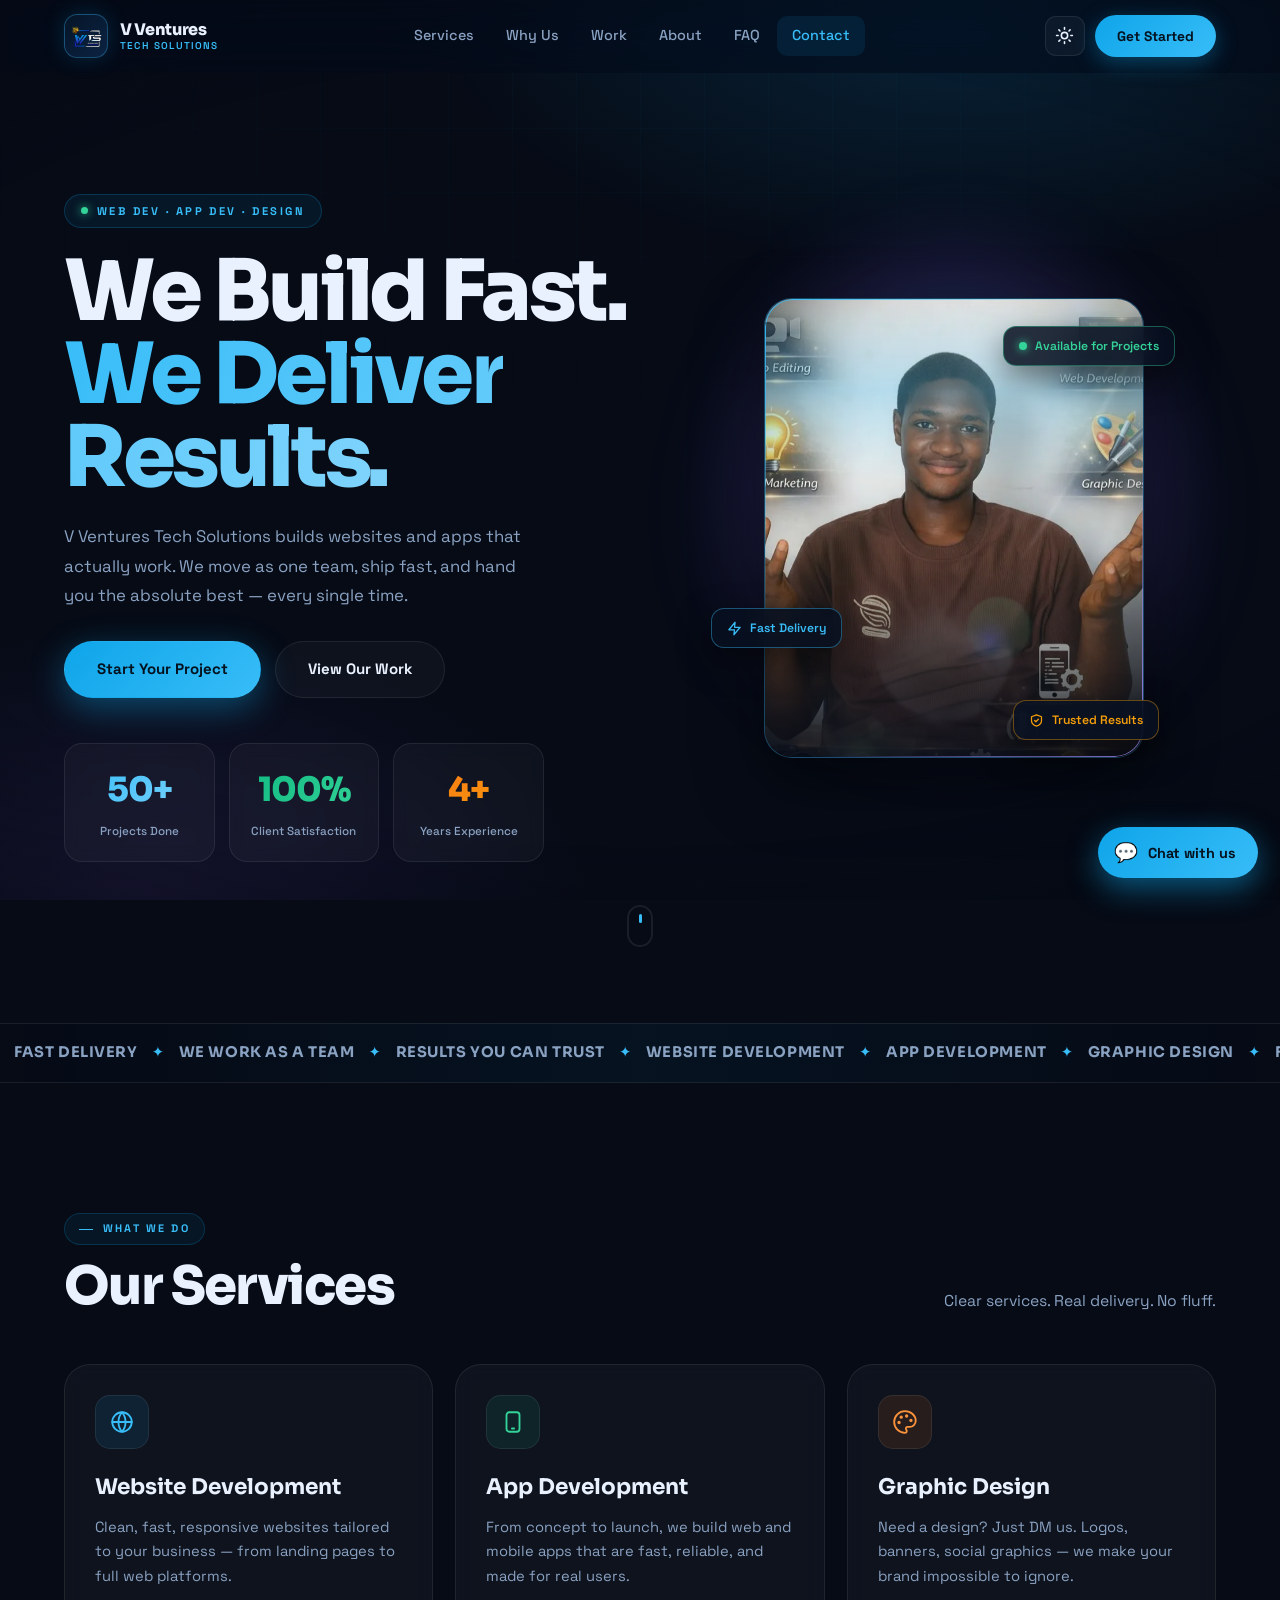
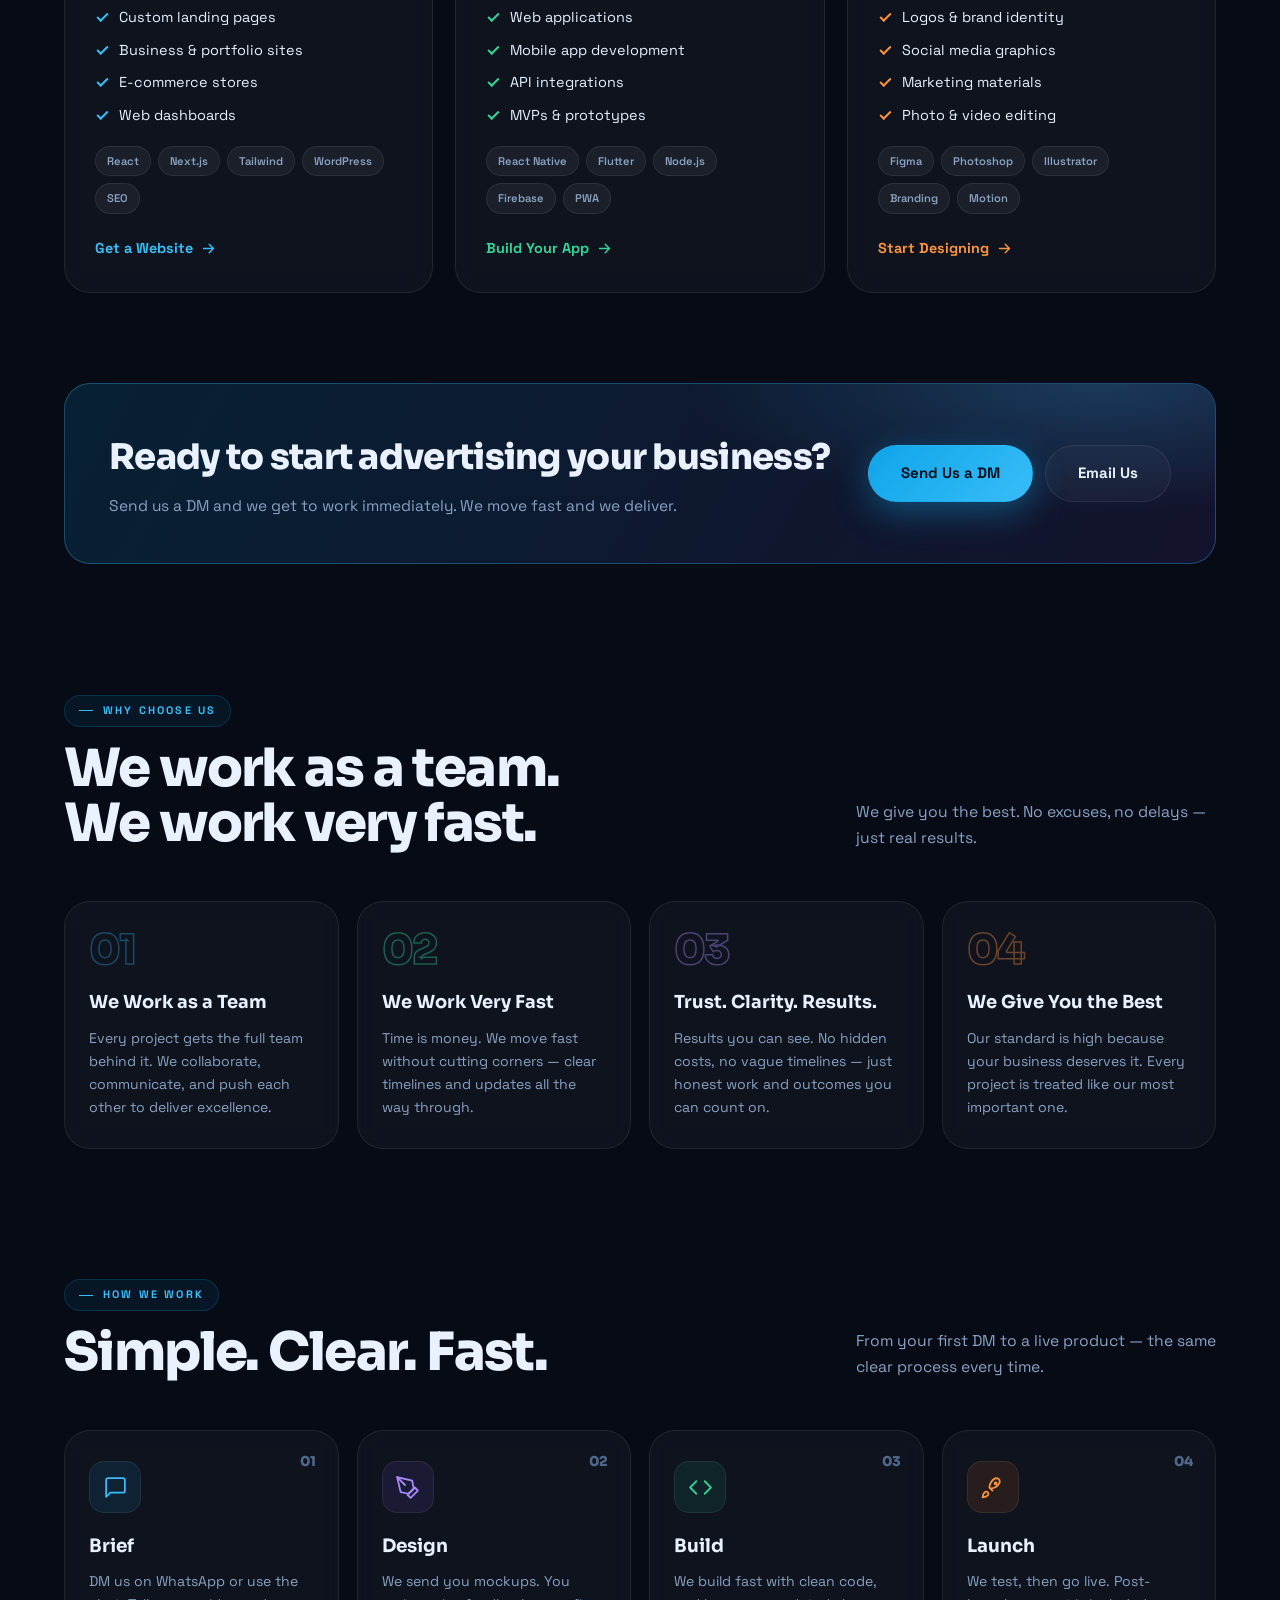
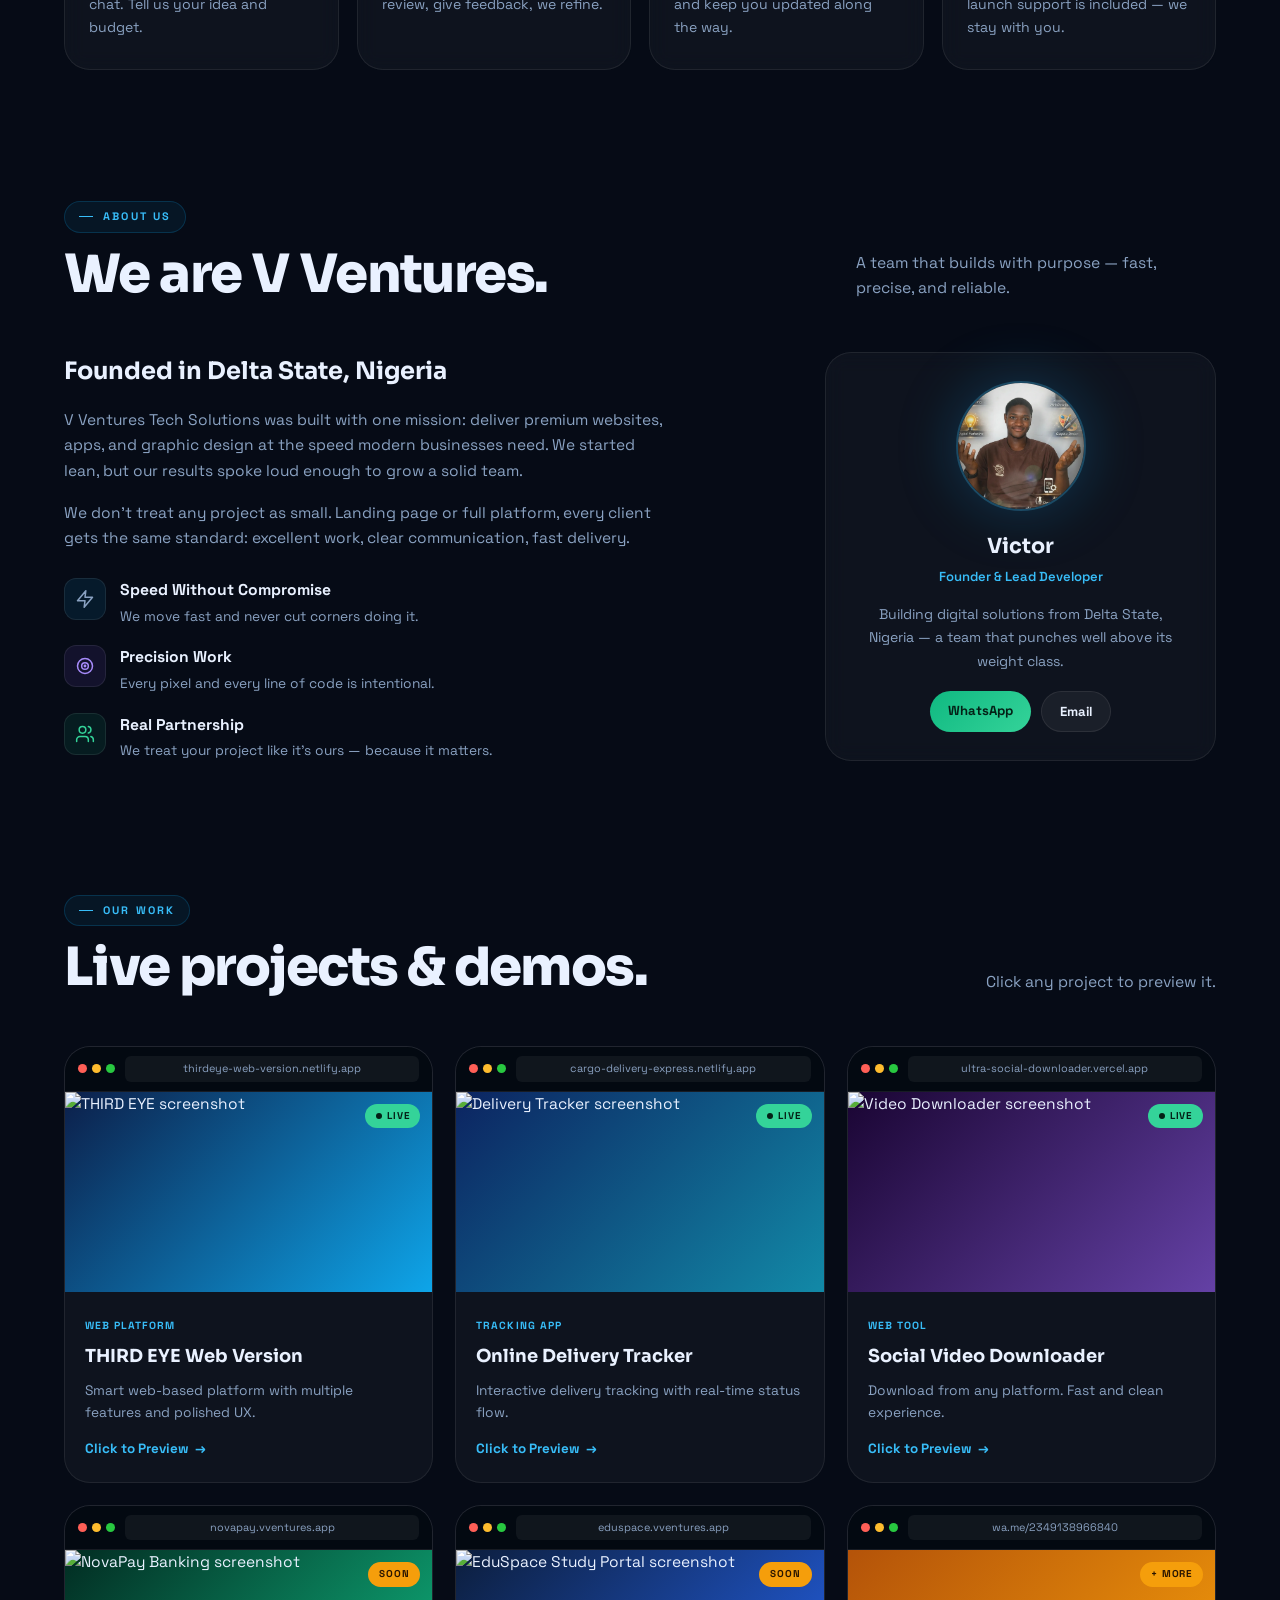
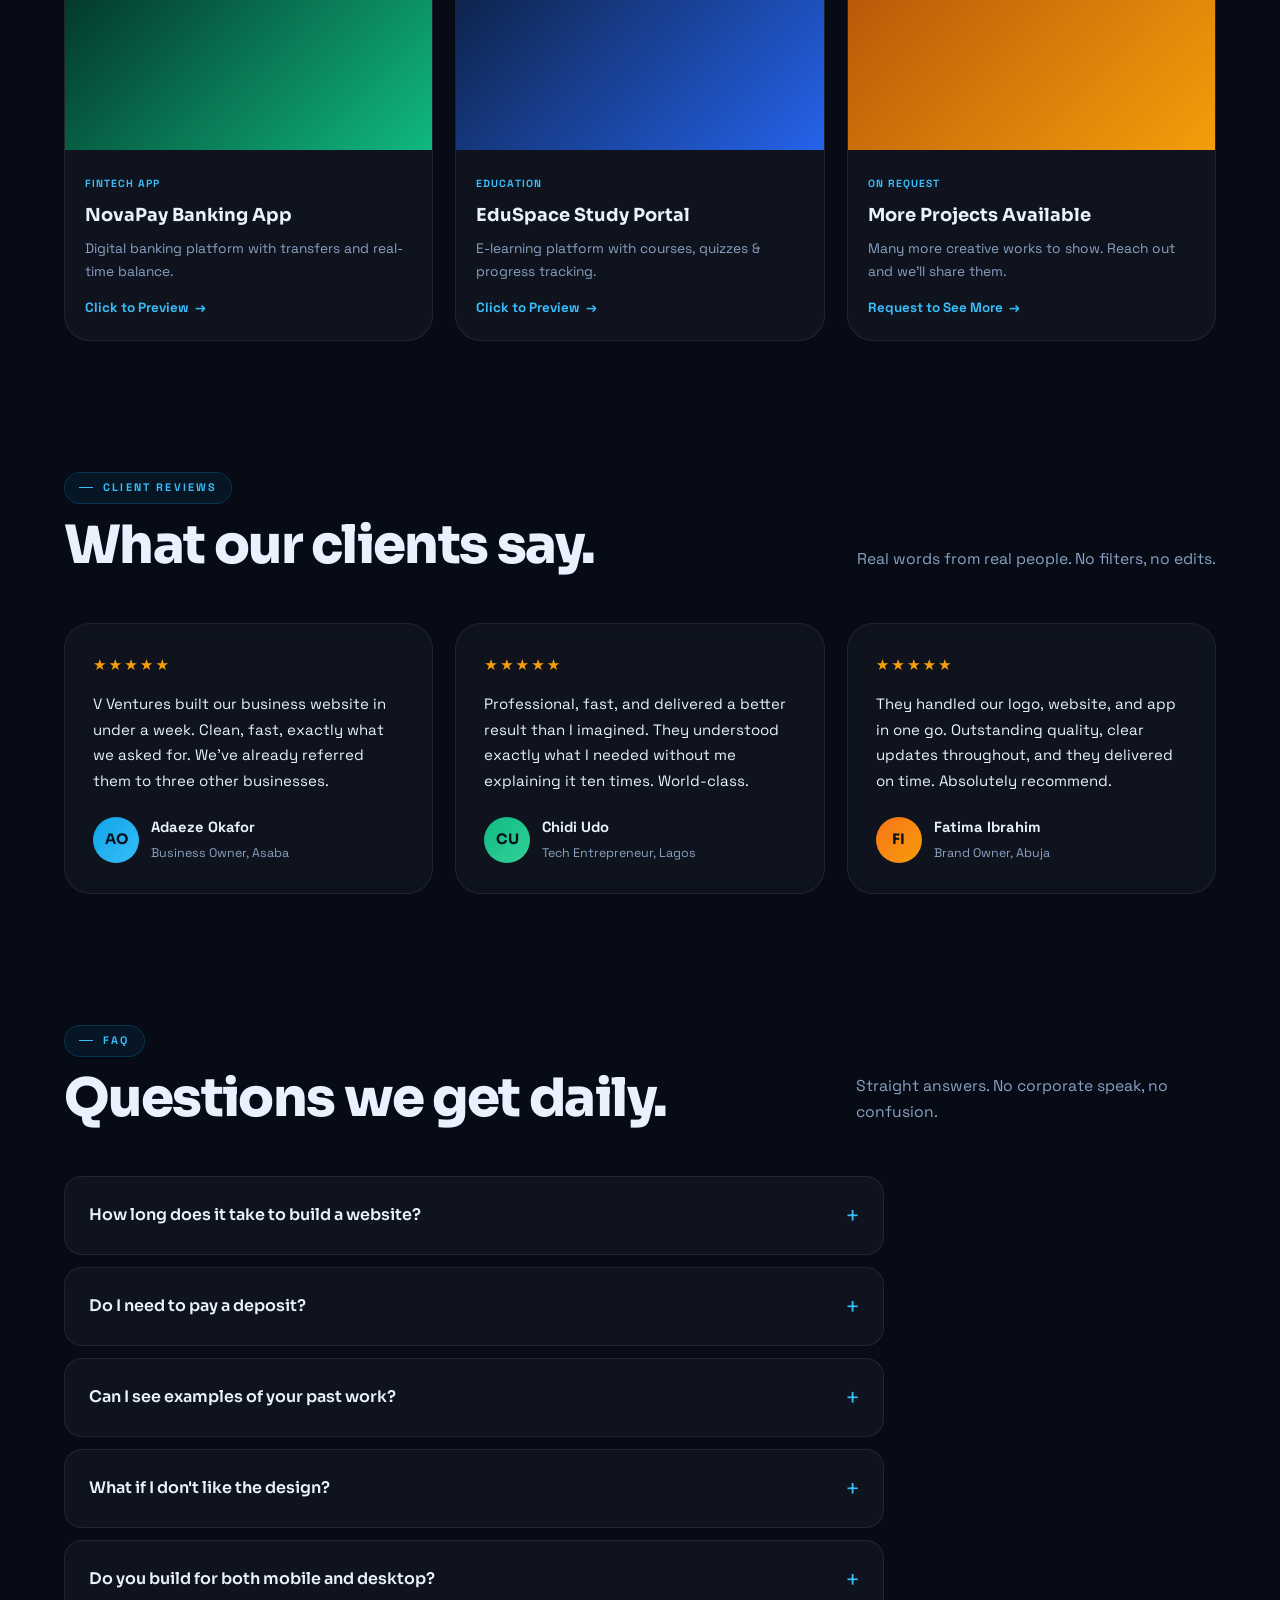
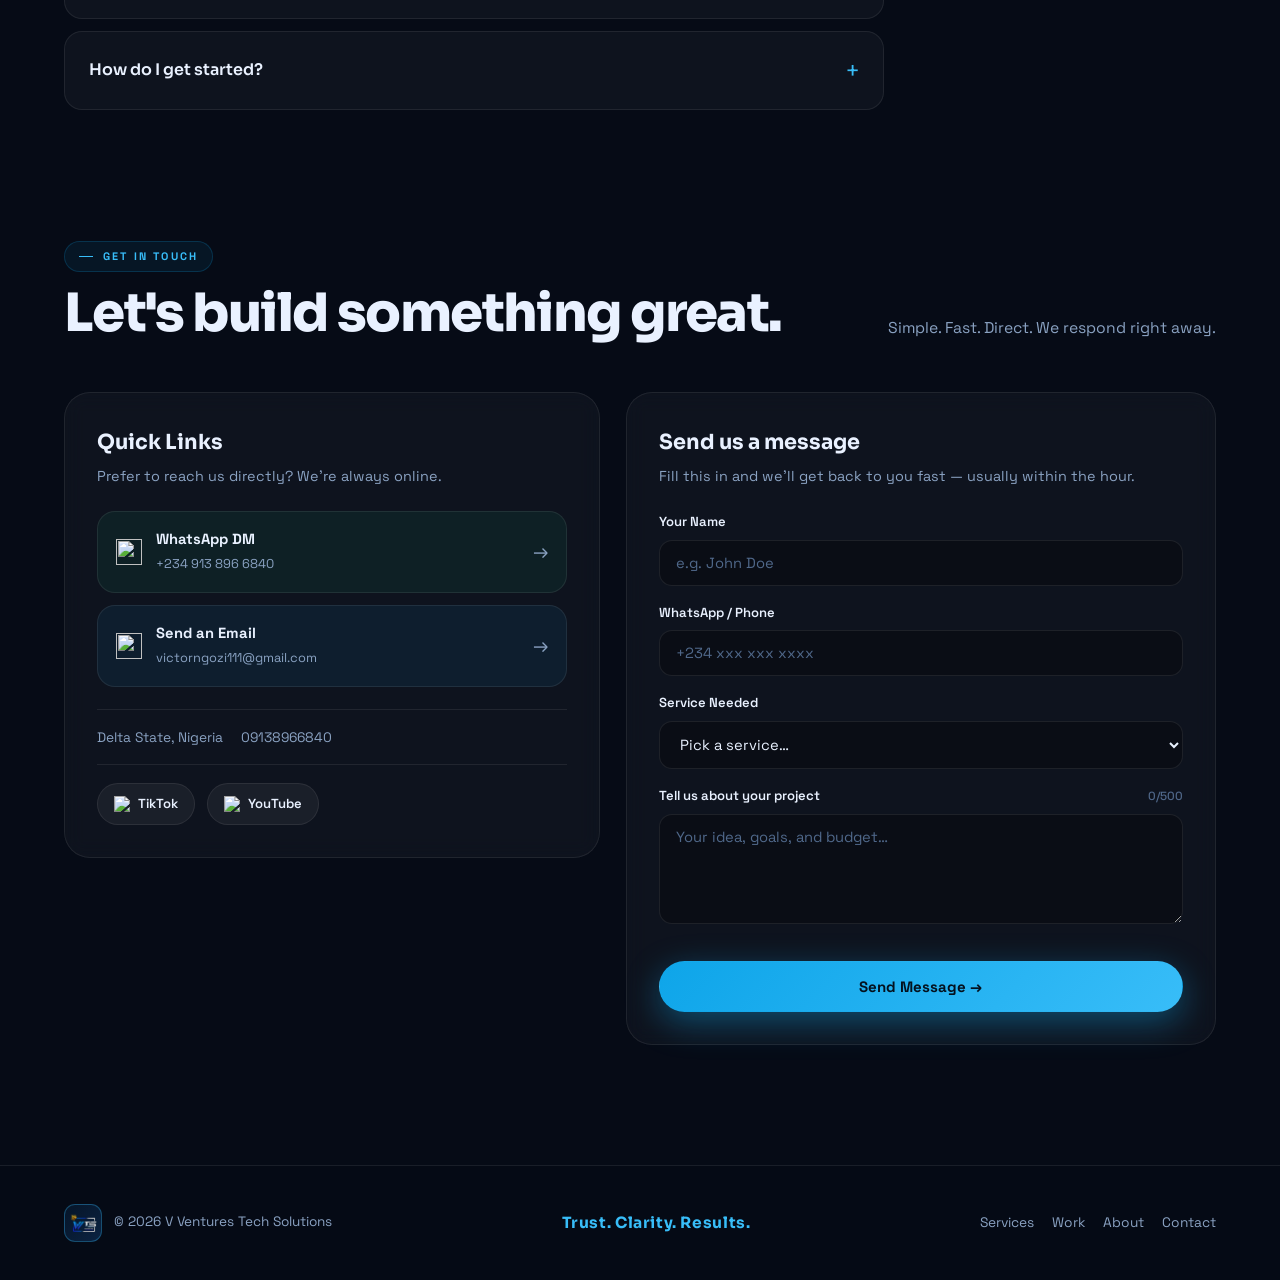
==== commit cd2a0354: "Redesign portfolio with 3D Three.js scene and GSAP scroll animations - Rebuild hero with WebGL cryst" ====
--- a/index.html
+++ b/index.html
@@ -1,385 +1,754 @@
 <!DOCTYPE html>
-<html lang="en">
+<html lang="en" data-theme="dark">
 <head>
   <meta charset="UTF-8" />
   <meta name="viewport" content="width=device-width, initial-scale=1" />
-  <title>V.innovations — Portfolio</title>
+  <title>V Ventures Tech Solutions — Web, App & Graphic Design</title>
+  <meta name="description" content="V Ventures Tech Solutions builds fast websites, powerful apps, and bold graphic design. A team that delivers results you can trust — from Delta State, Nigeria." />
   <link rel="preload" href="styles.css" as="style" />
   <link rel="stylesheet" href="styles.css" />
   <link rel="preconnect" href="https://fonts.googleapis.com" />
-  <link rel="preconnect" href="https://i.ibb.co" />
+  <link rel="preconnect" href="https://fonts.gstatic.com" crossorigin />
+  <link href="https://fonts.googleapis.com/css2?family=Space+Grotesk:wght@400;500;600;700&family=Sora:wght@400;500;600;700;800&display=swap" rel="stylesheet" />
 </head>
 <body>
-  <div class="noise"></div>
-  <div class="bg-grid"></div>
-  <header class="topbar">
-    <div class="brand">
-      <span class="logo-dot"></span>
-      <span class="brand-text">V.innovations</span>
-    </div>
+
+  <a href="#main" class="skip-link">Skip to main content</a>
+  <div class="scroll-progress" id="scroll-progress" aria-hidden="true"></div>
+
+  <canvas id="bg-canvas" aria-hidden="true"></canvas>
+  <div class="bg-grid" aria-hidden="true"></div>
+  <div class="bg-vignette" aria-hidden="true"></div>
+
+  <div class="preloader" id="preloader" aria-hidden="true">
+    <div class="pre-inner">
+      <div class="pre-logo">
+        <img src="my logo.png" alt="" />
+        <span class="pre-ring"></span>
+      </div>
+      <div class="pre-bar-track"><span class="pre-bar" id="pre-bar"></span></div>
+      <p class="pre-text">V VENTURES</p>
+    </div>
+  </div>
+
+  <div class="proj-loading" id="proj-loading" aria-hidden="true">
+    <div class="pl-content">
+      <div class="pl-logo-box">
+        <img src="my logo.png" alt="V Ventures" class="pl-logo-img" />
+        <div class="pl-logo-ring"></div>
+      </div>
+      <p class="pl-label" id="pl-label">Loading Project</p>
+      <div class="pl-bar-track"><div class="pl-bar" id="pl-bar"></div></div>
+      <p class="pl-status" id="pl-status">Initializing</p>
+    </div>
+  </div>
+
+  <div class="proj-modal" id="proj-modal" role="dialog" aria-modal="true" aria-label="Project preview">
+    <div class="pm-backdrop" id="pm-backdrop"></div>
+    <div class="pm-box">
+      <button class="pm-close" id="pm-close" aria-label="Close preview">
+        <svg viewBox="0 0 24 24" fill="none" stroke="currentColor" stroke-width="2" stroke-linecap="round"><path d="M18 6 6 18M6 6l12 12"/></svg>
+      </button>
+      <div class="pm-browser">
+        <div class="pm-topbar">
+          <div class="pm-dots"><span class="pmd1"></span><span class="pmd2"></span><span class="pmd3"></span></div>
+          <div class="pm-url-bar" id="pm-url-bar">vventures.app</div>
+          <span class="pm-refresh">
+            <svg viewBox="0 0 24 24" fill="none" stroke="currentColor" stroke-width="2" stroke-linecap="round" stroke-linejoin="round"><path d="M3 12a9 9 0 1 0 3-6.7L3 8"/><path d="M3 3v5h5"/></svg>
+          </span>
+        </div>
+        <div class="pm-screen" id="pm-screen"></div>
+      </div>
+      <div class="pm-details">
+        <div class="pm-meta">
+          <span class="pm-proj-tag" id="pm-proj-tag"></span>
+          <h3 id="pm-proj-title"></h3>
+          <p id="pm-proj-desc"></p>
+        </div>
+        <div class="pm-actions">
+          <a class="btn-primary pm-visit-btn" id="pm-visit-btn" href="#" target="_blank" rel="noreferrer">Visit Live Site</a>
+          <button class="btn-ghost" id="pm-close-btn">Close</button>
+        </div>
+      </div>
+    </div>
+  </div>
+
+  <div class="mobile-overlay" id="mobile-overlay">
+    <button class="close-menu" id="close-menu" aria-label="Close menu">
+      <svg viewBox="0 0 24 24" fill="none" stroke="currentColor" stroke-width="2" stroke-linecap="round"><path d="M18 6 6 18M6 6l12 12"/></svg>
+    </button>
+    <div class="mobile-logo-wrap"><img src="my logo.png" alt="V Ventures" class="mobile-logo-img" /></div>
+    <nav class="mobile-nav">
+      <a href="#services" class="mnav-link">Services</a>
+      <a href="#why" class="mnav-link">Why Us</a>
+      <a href="#work" class="mnav-link">Work</a>
+      <a href="#about" class="mnav-link">About</a>
+      <a href="#faq" class="mnav-link">FAQ</a>
+      <a href="#contact" class="mnav-link">Contact</a>
+      <a class="mnav-cta" href="https://wa.me/2349138966840" target="_blank" rel="noreferrer">Start a Project</a>
+    </nav>
+  </div>
+
+  <header class="topbar" id="topbar">
+    <a class="brand" href="#top">
+      <div class="logo-img-wrap"><img src="my logo.png" alt="V Ventures" class="logo-img" /></div>
+      <div class="brand-names">
+        <span class="brand-main">V Ventures</span>
+        <span class="brand-sub">Tech Solutions</span>
+      </div>
+    </a>
     <nav class="nav">
+      <a href="#services">Services</a>
+      <a href="#why">Why Us</a>
+      <a href="#work">Work</a>
       <a href="#about">About</a>
-      <a href="#skills">Skills</a>
-      <a href="#projects">Projects</a>
-      <a href="#services">Services</a>
-      <a href="#why">Why Choose Us</a>
+      <a href="#faq">FAQ</a>
       <a href="#contact">Contact</a>
     </nav>
-    <a class="cta" href="#contact">Reach Out</a>
+    <div class="topbar-right">
+      <button class="theme-toggle" id="theme-toggle" aria-label="Toggle theme">
+        <svg class="ico-sun" viewBox="0 0 24 24" fill="none" stroke="currentColor" stroke-width="2" stroke-linecap="round" stroke-linejoin="round"><circle cx="12" cy="12" r="4"/><path d="M12 2v2M12 20v2M4.93 4.93l1.41 1.41M17.66 17.66l1.41 1.41M2 12h2M20 12h2M6.34 17.66l-1.41 1.41M19.07 4.93l-1.41 1.41"/></svg>
+        <svg class="ico-moon" viewBox="0 0 24 24" fill="none" stroke="currentColor" stroke-width="2" stroke-linecap="round" stroke-linejoin="round"><path d="M21 12.79A9 9 0 1 1 11.21 3 7 7 0 0 0 21 12.79z"/></svg>
+      </button>
+      <a class="cta" href="#contact">Get Started</a>
+      <button class="hamburger" id="hamburger" aria-label="Open menu"><span></span><span></span><span></span></button>
+    </div>
   </header>
 
-  <main>
-    <section class="hero">
+  <main id="main">
+    <span id="top"></span>
+
+    <section class="hero" id="hero">
       <div class="hero-content">
-        <div class="hero-inline">
-          <div class="portrait">
-            <img src="https://i.ibb.co/wZNnz9pb/20260125-204502.jpg" alt="Victor portrait" loading="eager" fetchpriority="high" width="190" height="190" />
+        <p class="eyebrow"><span class="eyebrow-dot"></span>Web Dev · App Dev · Design</p>
+        <h1 class="hero-title" data-split>We Build Fast.<br /><span class="grad">We Deliver Results.</span></h1>
+        <p class="sub">V Ventures Tech Solutions builds websites and apps that actually work. We move as one team, ship fast, and hand you the absolute best — every single time.</p>
+        <div class="hero-actions">
+          <a class="btn-primary magnetic" href="https://wa.me/2349138966840" target="_blank" rel="noreferrer">Start Your Project</a>
+          <a class="btn-ghost magnetic" href="#work">View Our Work</a>
+        </div>
+        <div class="stats">
+          <div class="stat"><span class="stat-num" data-count="50" data-suffix="+">0</span><span class="stat-label">Projects Done</span></div>
+          <div class="stat"><span class="stat-num" data-count="100" data-suffix="%">0</span><span class="stat-label">Client Satisfaction</span></div>
+          <div class="stat"><span class="stat-num" data-count="4" data-suffix="+">0</span><span class="stat-label">Years Experience</span></div>
+        </div>
+      </div>
+
+      <div class="hero-visual" id="hero-visual">
+        <div class="portrait" id="portrait">
+          <div class="portrait-layer p-glow" data-depth="0.10"></div>
+          <div class="portrait-frame" data-depth="0.20">
+            <div class="portrait-ring"></div>
+            <img src="my picture.jpg" alt="Victor, Founder of V Ventures" class="portrait-img" />
+            <div class="portrait-scan"></div>
+          </div>
+          <div class="chip chip-a" data-depth="0.55">
+            <span class="chip-dot ok"></span> Available for Projects
+          </div>
+          <div class="chip chip-b" data-depth="0.45">
+            <svg viewBox="0 0 24 24" fill="none" stroke="currentColor" stroke-width="2" stroke-linecap="round" stroke-linejoin="round"><path d="M13 2 3 14h9l-1 8 10-12h-9l1-8z"/></svg>
+            Fast Delivery
+          </div>
+          <div class="chip chip-c" data-depth="0.50">
+            <svg viewBox="0 0 24 24" fill="none" stroke="currentColor" stroke-width="2" stroke-linecap="round" stroke-linejoin="round"><path d="m9 12 2 2 4-4"/><path d="M12 3 4 6v6c0 5 3.5 7.5 8 9 4.5-1.5 8-4 8-9V6l-8-3z"/></svg>
+            Trusted Results
+          </div>
+        </div>
+      </div>
+
+      <a class="scroll-cue" href="#services" aria-label="Scroll down">
+        <span class="scroll-cue-line"></span>
+      </a>
+    </section>
+
+    <div class="marquee-wrap" aria-hidden="true">
+      <div class="marquee-track">
+        <span>Fast Delivery</span><i>✦</i><span>We Work As A Team</span><i>✦</i>
+        <span>Results You Can Trust</span><i>✦</i><span>Website Development</span><i>✦</i>
+        <span>App Development</span><i>✦</i><span>Graphic Design</span><i>✦</i>
+        <span>Fast Delivery</span><i>✦</i><span>We Work As A Team</span><i>✦</i>
+        <span>Results You Can Trust</span><i>✦</i><span>Website Development</span><i>✦</i>
+        <span>App Development</span><i>✦</i><span>Graphic Design</span><i>✦</i>
+      </div>
+    </div>
+
+    <section id="services" class="section">
+      <div class="section-head reveal">
+        <div>
+          <p class="section-label">What We Do</p>
+          <h2>Our Services</h2>
+        </div>
+        <p class="section-desc">Clear services. Real delivery. No fluff.</p>
+      </div>
+      <div class="service-grid">
+
+        <article class="service-card svc-blue reveal" data-tilt>
+          <div class="svc-icon">
+            <svg viewBox="0 0 24 24" fill="none" stroke="currentColor" stroke-width="1.7" stroke-linecap="round" stroke-linejoin="round"><circle cx="12" cy="12" r="9"/><path d="M3 12h18"/><path d="M12 3a14 14 0 0 1 0 18 14 14 0 0 1 0-18z"/></svg>
+          </div>
+          <h3>Website Development</h3>
+          <p>Clean, fast, responsive websites tailored to your business — from landing pages to full web platforms.</p>
+          <ul class="svc-list">
+            <li>Custom landing pages</li>
+            <li>Business &amp; portfolio sites</li>
+            <li>E-commerce stores</li>
+            <li>Web dashboards</li>
+          </ul>
+          <div class="svc-tags">
+            <span>React</span><span>Next.js</span><span>Tailwind</span><span>WordPress</span><span>SEO</span>
+          </div>
+          <a class="svc-cta" href="https://wa.me/2349138966840" target="_blank" rel="noreferrer">Get a Website
+            <svg viewBox="0 0 24 24" fill="none" stroke="currentColor" stroke-width="2" stroke-linecap="round" stroke-linejoin="round"><path d="M5 12h14M13 6l6 6-6 6"/></svg>
+          </a>
+        </article>
+
+        <article class="service-card svc-green reveal" data-tilt>
+          <div class="svc-icon">
+            <svg viewBox="0 0 24 24" fill="none" stroke="currentColor" stroke-width="1.7" stroke-linecap="round" stroke-linejoin="round"><rect x="6" y="3" width="12" height="18" rx="2.5"/><path d="M11 18h2"/></svg>
+          </div>
+          <h3>App Development</h3>
+          <p>From concept to launch, we build web and mobile apps that are fast, reliable, and made for real users.</p>
+          <ul class="svc-list">
+            <li>Web applications</li>
+            <li>Mobile app development</li>
+            <li>API integrations</li>
+            <li>MVPs &amp; prototypes</li>
+          </ul>
+          <div class="svc-tags">
+            <span>React Native</span><span>Flutter</span><span>Node.js</span><span>Firebase</span><span>PWA</span>
+          </div>
+          <a class="svc-cta" href="https://wa.me/2349138966840" target="_blank" rel="noreferrer">Build Your App
+            <svg viewBox="0 0 24 24" fill="none" stroke="currentColor" stroke-width="2" stroke-linecap="round" stroke-linejoin="round"><path d="M5 12h14M13 6l6 6-6 6"/></svg>
+          </a>
+        </article>
+
+        <article class="service-card svc-orange reveal" data-tilt>
+          <div class="svc-icon">
+            <svg viewBox="0 0 24 24" fill="none" stroke="currentColor" stroke-width="1.7" stroke-linecap="round" stroke-linejoin="round"><circle cx="13.5" cy="6.5" r=".7" fill="currentColor"/><circle cx="17.5" cy="10.5" r=".7" fill="currentColor"/><circle cx="8.5" cy="7.5" r=".7" fill="currentColor"/><circle cx="6.5" cy="12.5" r=".7" fill="currentColor"/><path d="M12 2C6.5 2 2 6.5 2 12s4.5 10 10 10c.9 0 1.6-.7 1.6-1.7 0-.4-.2-.8-.4-1.1-.3-.3-.4-.6-.4-1.1a1.6 1.6 0 0 1 1.6-1.6h2c3 0 5.5-2.5 5.5-5.6C22 6 17.5 2 12 2z"/></svg>
+          </div>
+          <h3>Graphic Design</h3>
+          <p>Need a design? Just DM us. Logos, banners, social graphics — we make your brand impossible to ignore.</p>
+          <ul class="svc-list">
+            <li>Logos &amp; brand identity</li>
+            <li>Social media graphics</li>
+            <li>Marketing materials</li>
+            <li>Photo &amp; video editing</li>
+          </ul>
+          <div class="svc-tags">
+            <span>Figma</span><span>Photoshop</span><span>Illustrator</span><span>Branding</span><span>Motion</span>
+          </div>
+          <a class="svc-cta" href="https://wa.me/2349138966840" target="_blank" rel="noreferrer">Start Designing
+            <svg viewBox="0 0 24 24" fill="none" stroke="currentColor" stroke-width="2" stroke-linecap="round" stroke-linejoin="round"><path d="M5 12h14M13 6l6 6-6 6"/></svg>
+          </a>
+        </article>
+
+      </div>
+    </section>
+
+    <div class="cta-strip reveal">
+      <div class="cta-strip-inner">
+        <div class="cta-strip-text">
+          <h2>Ready to start advertising your business?</h2>
+          <p>Send us a DM and we get to work immediately. We move fast and we deliver.</p>
+        </div>
+        <div class="cta-strip-btns">
+          <a class="btn-primary magnetic" href="https://wa.me/2349138966840" target="_blank" rel="noreferrer">Send Us a DM</a>
+          <a class="btn-ghost magnetic" href="mailto:victorngozi111@gmail.com">Email Us</a>
+        </div>
+      </div>
+    </div>
+
+    <section id="why" class="section">
+      <div class="section-head reveal">
+        <div>
+          <p class="section-label">Why Choose Us</p>
+          <h2>We work as a team.<br />We work very fast.</h2>
+        </div>
+        <p class="section-desc">We give you the best. No excuses, no delays — just real results.</p>
+      </div>
+      <div class="why-grid">
+        <article class="why-card why-blue reveal" data-tilt>
+          <span class="why-num">01</span>
+          <h3>We Work as a Team</h3>
+          <p>Every project gets the full team behind it. We collaborate, communicate, and push each other to deliver excellence.</p>
+        </article>
+        <article class="why-card why-green reveal" data-tilt>
+          <span class="why-num">02</span>
+          <h3>We Work Very Fast</h3>
+          <p>Time is money. We move fast without cutting corners — clear timelines and updates all the way through.</p>
+        </article>
+        <article class="why-card why-purple reveal" data-tilt>
+          <span class="why-num">03</span>
+          <h3>Trust. Clarity. Results.</h3>
+          <p>Results you can see. No hidden costs, no vague timelines — just honest work and outcomes you can count on.</p>
+        </article>
+        <article class="why-card why-orange reveal" data-tilt>
+          <span class="why-num">04</span>
+          <h3>We Give You the Best</h3>
+          <p>Our standard is high because your business deserves it. Every project is treated like our most important one.</p>
+        </article>
+      </div>
+    </section>
+
+    <section id="process" class="section">
+      <div class="section-head reveal">
+        <div>
+          <p class="section-label">How We Work</p>
+          <h2>Simple. Clear. Fast.</h2>
+        </div>
+        <p class="section-desc">From your first DM to a live product — the same clear process every time.</p>
+      </div>
+      <div class="process-grid">
+        <article class="process-step reveal">
+          <span class="step-badge">01</span>
+          <div class="step-icon">
+            <svg viewBox="0 0 24 24" fill="none" stroke="currentColor" stroke-width="1.7" stroke-linecap="round" stroke-linejoin="round"><path d="M21 15a2 2 0 0 1-2 2H7l-4 4V5a2 2 0 0 1 2-2h14a2 2 0 0 1 2 2z"/></svg>
+          </div>
+          <h3>Brief</h3>
+          <p>DM us on WhatsApp or use the chat. Tell us your idea and budget.</p>
+        </article>
+        <article class="process-step reveal">
+          <span class="step-badge">02</span>
+          <div class="step-icon">
+            <svg viewBox="0 0 24 24" fill="none" stroke="currentColor" stroke-width="1.7" stroke-linecap="round" stroke-linejoin="round"><path d="m12 19 7-7 3 3-7 7-3-3z"/><path d="m18 13-1.5-7.5L2 2l3.5 14.5L13 18z"/><path d="M2 2l7.6 7.6"/></svg>
+          </div>
+          <h3>Design</h3>
+          <p>We send you mockups. You review, give feedback, we refine.</p>
+        </article>
+        <article class="process-step reveal">
+          <span class="step-badge">03</span>
+          <div class="step-icon">
+            <svg viewBox="0 0 24 24" fill="none" stroke="currentColor" stroke-width="1.7" stroke-linecap="round" stroke-linejoin="round"><path d="m16 18 6-6-6-6M8 6l-6 6 6 6"/></svg>
+          </div>
+          <h3>Build</h3>
+          <p>We build fast with clean code, and keep you updated along the way.</p>
+        </article>
+        <article class="process-step reveal">
+          <span class="step-badge">04</span>
+          <div class="step-icon">
+            <svg viewBox="0 0 24 24" fill="none" stroke="currentColor" stroke-width="1.7" stroke-linecap="round" stroke-linejoin="round"><path d="M4.5 16.5c-1.5 1.3-2 5-2 5s3.7-.5 5-2c.7-.8.7-2 0-2.8a2 2 0 0 0-3 0z"/><path d="M12 15 9 12a11 11 0 0 1 6-9c2.5 0 4 1.5 4 4a11 11 0 0 1-9 6z"/><path d="M15 9a1 1 0 1 0 0-2 1 1 0 0 0 0 2z"/></svg>
+          </div>
+          <h3>Launch</h3>
+          <p>We test, then go live. Post-launch support is included — we stay with you.</p>
+        </article>
+      </div>
+    </section>
+
+    <section id="about" class="section">
+      <div class="section-head reveal">
+        <div>
+          <p class="section-label">About Us</p>
+          <h2>We are V Ventures.</h2>
+        </div>
+        <p class="section-desc">A team that builds with purpose — fast, precise, and reliable.</p>
+      </div>
+      <div class="about-wrap">
+        <div class="about-left reveal">
+          <h3>Founded in Delta State, Nigeria</h3>
+          <p>V Ventures Tech Solutions was built with one mission: deliver premium websites, apps, and graphic design at the speed modern businesses need. We started lean, but our results spoke loud enough to grow a solid team.</p>
+          <p>We don't treat any project as small. Landing page or full platform, every client gets the same standard: excellent work, clear communication, fast delivery.</p>
+          <div class="about-values">
+            <div class="av-item">
+              <span class="av-ico">
+                <svg viewBox="0 0 24 24" fill="none" stroke="currentColor" stroke-width="1.8" stroke-linecap="round" stroke-linejoin="round"><path d="M13 2 3 14h9l-1 8 10-12h-9l1-8z"/></svg>
+              </span>
+              <div><strong>Speed Without Compromise</strong><span>We move fast and never cut corners doing it.</span></div>
+            </div>
+            <div class="av-item">
+              <span class="av-ico">
+                <svg viewBox="0 0 24 24" fill="none" stroke="currentColor" stroke-width="1.8" stroke-linecap="round" stroke-linejoin="round"><circle cx="12" cy="12" r="9"/><circle cx="12" cy="12" r="4"/><circle cx="12" cy="12" r=".8" fill="currentColor"/></svg>
+              </span>
+              <div><strong>Precision Work</strong><span>Every pixel and every line of code is intentional.</span></div>
+            </div>
+            <div class="av-item">
+              <span class="av-ico">
+                <svg viewBox="0 0 24 24" fill="none" stroke="currentColor" stroke-width="1.8" stroke-linecap="round" stroke-linejoin="round"><path d="M16 21v-2a4 4 0 0 0-4-4H6a4 4 0 0 0-4 4v2"/><circle cx="9" cy="7" r="4"/><path d="M22 21v-2a4 4 0 0 0-3-3.9"/><path d="M16 3.1a4 4 0 0 1 0 7.8"/></svg>
+              </span>
+              <div><strong>Real Partnership</strong><span>We treat your project like it's ours — because it matters.</span></div>
+            </div>
+          </div>
+        </div>
+        <div class="about-right reveal">
+          <div class="about-card" data-tilt>
+            <div class="about-photo-wrap"><img src="my picture.jpg" alt="Victor, Founder of V Ventures" class="about-photo" /></div>
+            <strong class="about-name">Victor</strong>
+            <span class="about-role">Founder &amp; Lead Developer</span>
+            <p class="about-bio">Building digital solutions from Delta State, Nigeria — a team that punches well above its weight class.</p>
+            <div class="about-socials">
+              <a href="https://wa.me/2349138966840" target="_blank" rel="noreferrer" class="about-social wa">WhatsApp</a>
+              <a href="mailto:victorngozi111@gmail.com" class="about-social em">Email</a>
+            </div>
+          </div>
+        </div>
+      </div>
+    </section>
+
+    <section id="work" class="section">
+      <div class="section-head reveal">
+        <div>
+          <p class="section-label">Our Work</p>
+          <h2>Live projects &amp; demos.</h2>
+        </div>
+        <p class="section-desc">Click any project to preview it.</p>
+      </div>
+      <div class="project-grid">
+
+        <article class="project-card reveal" data-tilt
+          data-url="https://thirdeye-web-version.netlify.app/"
+          data-title="THIRD EYE Web Version"
+          data-desc="Smart web-based platform with multiple features and a polished user experience built for real users."
+          data-tag="Web Platform" data-live="true"
+          data-screen-bg="linear-gradient(135deg,#0c1f4a 0%,#0ea5e9 100%)">
+          <div class="project-browser">
+            <div class="pb-topbar"><div class="pb-dots"><span></span><span></span><span></span></div><div class="pb-url">thirdeye-web-version.netlify.app</div></div>
+            <div class="pb-screen" style="background:linear-gradient(135deg,#0c1f4a 0%,#0ea5e9 100%)">
+              <img src="https://s.wordpress.com/mshots/v1/https%3A%2F%2Fthirdeye-web-version.netlify.app%2F?w=640" alt="THIRD EYE screenshot" class="pb-screenshot" loading="lazy" />
+              <div class="pb-overlay"><span class="pb-preview-btn">Preview</span></div>
+              <span class="live-badge">LIVE</span>
+            </div>
+          </div>
+          <div class="project-body">
+            <span class="proj-tag">Web Platform</span>
+            <h3>THIRD EYE Web Version</h3>
+            <p>Smart web-based platform with multiple features and polished UX.</p>
+            <span class="proj-link">Click to Preview</span>
+          </div>
+        </article>
+
+        <article class="project-card reveal" data-tilt
+          data-url="https://cargo-delivery-express.netlify.app/"
+          data-title="Online Delivery Tracker"
+          data-desc="Clean delivery tracking simulation with interactive flow and a professional UX. Real-time order status tracking."
+          data-tag="Tracking App" data-live="true"
+          data-screen-bg="linear-gradient(135deg,#0c2461 0%,#1289A7 100%)">
+          <div class="project-browser">
+            <div class="pb-topbar"><div class="pb-dots"><span></span><span></span><span></span></div><div class="pb-url">cargo-delivery-express.netlify.app</div></div>
+            <div class="pb-screen" style="background:linear-gradient(135deg,#0c2461 0%,#1289A7 100%)">
+              <img src="https://s.wordpress.com/mshots/v1/https%3A%2F%2Fcargo-delivery-express.netlify.app%2F?w=640" alt="Delivery Tracker screenshot" class="pb-screenshot" loading="lazy" />
+              <div class="pb-overlay"><span class="pb-preview-btn">Preview</span></div>
+              <span class="live-badge">LIVE</span>
+            </div>
+          </div>
+          <div class="project-body">
+            <span class="proj-tag">Tracking App</span>
+            <h3>Online Delivery Tracker</h3>
+            <p>Interactive delivery tracking with real-time status flow.</p>
+            <span class="proj-link">Click to Preview</span>
+          </div>
+        </article>
+
+        <article class="project-card reveal" data-tilt
+          data-url="https://ultra-social-downloader.vercel.app/"
+          data-title="Social Video Downloader"
+          data-desc="Modern video downloader tool with a clean, focused user experience. Download from multiple platforms instantly."
+          data-tag="Web Tool" data-live="true"
+          data-screen-bg="linear-gradient(135deg,#1a0533 0%,#6441a5 100%)">
+          <div class="project-browser">
+            <div class="pb-topbar"><div class="pb-dots"><span></span><span></span><span></span></div><div class="pb-url">ultra-social-downloader.vercel.app</div></div>
+            <div class="pb-screen" style="background:linear-gradient(135deg,#1a0533 0%,#6441a5 100%)">
+              <img src="https://s.wordpress.com/mshots/v1/https%3A%2F%2Fultra-social-downloader.vercel.app%2F?w=640" alt="Video Downloader screenshot" class="pb-screenshot" loading="lazy" />
+              <div class="pb-overlay"><span class="pb-preview-btn">Preview</span></div>
+              <span class="live-badge">LIVE</span>
+            </div>
+          </div>
+          <div class="project-body">
+            <span class="proj-tag">Web Tool</span>
+            <h3>Social Video Downloader</h3>
+            <p>Download from any platform. Fast and clean experience.</p>
+            <span class="proj-link">Click to Preview</span>
+          </div>
+        </article>
+
+        <article class="project-card reveal" data-tilt
+          data-url=""
+          data-title="NovaPay Banking App"
+          data-desc="A full-featured digital banking platform with account management, transfers, transaction history, and a clean modern dashboard."
+          data-tag="FinTech App" data-live="false"
+          data-screen-bg="linear-gradient(135deg,#022c22 0%,#10b981 100%)">
+          <div class="project-browser">
+            <div class="pb-topbar"><div class="pb-dots"><span></span><span></span><span></span></div><div class="pb-url">novapay.vventures.app</div></div>
+            <div class="pb-screen" style="background:linear-gradient(135deg,#022c22 0%,#10b981 100%)">
+              <img src="https://s.wordpress.com/mshots/v1/https%3A%2F%2Fwww.chime.com?w=640" alt="NovaPay Banking screenshot" class="pb-screenshot" loading="lazy" />
+              <div class="pb-overlay"><span class="pb-preview-btn">Preview</span></div>
+              <span class="coming-badge">SOON</span>
+            </div>
+          </div>
+          <div class="project-body">
+            <span class="proj-tag">FinTech App</span>
+            <h3>NovaPay Banking App</h3>
+            <p>Digital banking platform with transfers and real-time balance.</p>
+            <span class="proj-link">Click to Preview</span>
+          </div>
+        </article>
+
+        <article class="project-card reveal" data-tilt
+          data-url=""
+          data-title="EduSpace Study Portal"
+          data-desc="A complete e-learning platform. Browse courses, track progress, take quizzes, and manage your academic journey in one place."
+          data-tag="Education" data-live="false"
+          data-screen-bg="linear-gradient(135deg,#0c1e3d 0%,#2563eb 100%)">
+          <div class="project-browser">
+            <div class="pb-topbar"><div class="pb-dots"><span></span><span></span><span></span></div><div class="pb-url">eduspace.vventures.app</div></div>
+            <div class="pb-screen" style="background:linear-gradient(135deg,#0c1e3d 0%,#2563eb 100%)">
+              <img src="https://s.wordpress.com/mshots/v1/https%3A%2F%2Fwww.coursera.org?w=640" alt="EduSpace Study Portal screenshot" class="pb-screenshot" loading="lazy" />
+              <div class="pb-overlay"><span class="pb-preview-btn">Preview</span></div>
+              <span class="coming-badge">SOON</span>
+            </div>
+          </div>
+          <div class="project-body">
+            <span class="proj-tag">Education</span>
+            <h3>EduSpace Study Portal</h3>
+            <p>E-learning platform with courses, quizzes &amp; progress tracking.</p>
+            <span class="proj-link">Click to Preview</span>
+          </div>
+        </article>
+
+        <article class="project-card reveal more-card" data-tilt
+          data-url="https://wa.me/2349138966840"
+          data-title="More Projects Available"
+          data-desc="We have many more creative and technical projects to show you — from e-commerce platforms to custom dashboards. Reach out and we'll share everything."
+          data-tag="On Request" data-live="true"
+          data-screen-bg="linear-gradient(135deg,#b45309 0%,#f59e0b 100%)">
+          <div class="project-browser">
+            <div class="pb-topbar"><div class="pb-dots"><span></span><span></span><span></span></div><div class="pb-url">wa.me/2349138966840</div></div>
+            <div class="pb-screen" style="background:linear-gradient(135deg,#b45309 0%,#f59e0b 100%)">
+              <div class="pb-overlay"><span class="pb-preview-btn">Contact</span></div>
+              <span class="proj-label">+ MORE</span>
+            </div>
+          </div>
+          <div class="project-body">
+            <span class="proj-tag">On Request</span>
+            <h3>More Projects Available</h3>
+            <p>Many more creative works to show. Reach out and we'll share them.</p>
+            <span class="proj-link">Request to See More</span>
+          </div>
+        </article>
+
+      </div>
+    </section>
+
+    <section id="testimonials" class="section">
+      <div class="section-head reveal">
+        <div>
+          <p class="section-label">Client Reviews</p>
+          <h2>What our clients say.</h2>
+        </div>
+        <p class="section-desc">Real words from real people. No filters, no edits.</p>
+      </div>
+      <div class="testimonial-grid">
+        <article class="tcard reveal">
+          <div class="tcard-stars">★★★★★</div>
+          <p class="tcard-text">V Ventures built our business website in under a week. Clean, fast, exactly what we asked for. We've already referred them to three other businesses.</p>
+          <div class="tcard-author">
+            <div class="tcard-avatar ta-blue">AO</div>
+            <div><strong>Adaeze Okafor</strong><span>Business Owner, Asaba</span></div>
+          </div>
+        </article>
+        <article class="tcard reveal">
+          <div class="tcard-stars">★★★★★</div>
+          <p class="tcard-text">Professional, fast, and delivered a better result than I imagined. They understood exactly what I needed without me explaining it ten times. World-class.</p>
+          <div class="tcard-author">
+            <div class="tcard-avatar ta-green">CU</div>
+            <div><strong>Chidi Udo</strong><span>Tech Entrepreneur, Lagos</span></div>
+          </div>
+        </article>
+        <article class="tcard reveal">
+          <div class="tcard-stars">★★★★★</div>
+          <p class="tcard-text">They handled our logo, website, and app in one go. Outstanding quality, clear updates throughout, and they delivered on time. Absolutely recommend.</p>
+          <div class="tcard-author">
+            <div class="tcard-avatar ta-orange">FI</div>
+            <div><strong>Fatima Ibrahim</strong><span>Brand Owner, Abuja</span></div>
+          </div>
+        </article>
+      </div>
+    </section>
+
+    <section id="faq" class="section">
+      <div class="section-head reveal">
+        <div>
+          <p class="section-label">FAQ</p>
+          <h2>Questions we get daily.</h2>
+        </div>
+        <p class="section-desc">Straight answers. No corporate speak, no confusion.</p>
+      </div>
+      <div class="faq-list">
+        <details class="faq-item reveal">
+          <summary class="faq-q">How long does it take to build a website?</summary>
+          <div class="faq-a"><p>A standard website or landing page takes 3–7 days. Complex projects like e-commerce stores or web apps take 2–4 weeks. We give you a clear timeline before we start — no surprises.</p></div>
+        </details>
+        <details class="faq-item reveal">
+          <summary class="faq-q">Do I need to pay a deposit?</summary>
+          <div class="faq-a"><p>Yes — we require 50% upfront to begin work. The remaining 50% is paid on final delivery. This keeps both sides committed and protects your investment.</p></div>
+        </details>
+        <details class="faq-item reveal">
+          <summary class="faq-q">Can I see examples of your past work?</summary>
+          <div class="faq-a"><p>Absolutely. Check the Work section on this page for live examples. You can also DM us on WhatsApp and we'll send a full portfolio with more projects and case studies.</p></div>
+        </details>
+        <details class="faq-item reveal">
+          <summary class="faq-q">What if I don't like the design?</summary>
+          <div class="faq-a"><p>We include 2–3 revision rounds in every project. We work closely with you on the design before moving to development, and keep refining until you're happy.</p></div>
+        </details>
+        <details class="faq-item reveal">
+          <summary class="faq-q">Do you build for both mobile and desktop?</summary>
+          <div class="faq-a"><p>Always. Every website and app we deliver is fully responsive — looking and working perfectly on phones, tablets, and computers. Mobile-first is our standard.</p></div>
+        </details>
+        <details class="faq-item reveal">
+          <summary class="faq-q">How do I get started?</summary>
+          <div class="faq-a"><p>Just DM us on WhatsApp (+234 913 896 6840) or use the chat widget at the bottom of this page. Tell us what you need and we reply fast with pricing and next steps. No commitment needed.</p></div>
+        </details>
+      </div>
+    </section>
+
+    <section id="contact" class="section">
+      <div class="section-head reveal">
+        <div>
+          <p class="section-label">Get in Touch</p>
+          <h2>Let's build something great.</h2>
+        </div>
+        <p class="section-desc">Simple. Fast. Direct. We respond right away.</p>
+      </div>
+      <div class="contact-wrap">
+        <div class="contact-main reveal">
+          <h3>Quick Links</h3>
+          <p>Prefer to reach us directly? We're always online.</p>
+          <div class="contact-methods">
+            <a class="cmethod whatsapp-btn" href="https://wa.me/2349138966840" target="_blank" rel="noreferrer">
+              <img src="https://cdn.simpleicons.org/whatsapp/ffffff" alt="" class="cmethod-icon" />
+              <div><strong>WhatsApp DM</strong><span>+234 913 896 6840</span></div>
+              <span class="arrow">→</span>
+            </a>
+            <a class="cmethod email-btn" href="mailto:victorngozi111@gmail.com">
+              <img src="https://cdn.simpleicons.org/gmail/ffffff" alt="" class="cmethod-icon" />
+              <div><strong>Send an Email</strong><span>victorngozi111@gmail.com</span></div>
+              <span class="arrow">→</span>
+            </a>
+          </div>
+          <div class="contact-info-row">
+            <span>Delta State, Nigeria</span>
+            <span>09138966840</span>
+          </div>
+          <div class="social-mini">
+            <a href="https://www.tiktok.com/@smarterv01?_r=1&_t=ZS-93NKaqoREro" target="_blank" rel="noreferrer" class="smini-link">
+              <img src="https://cdn.simpleicons.org/tiktok/ffffff" alt="TikTok" class="smini-icon" /> TikTok
+            </a>
+            <a href="https://youtube.com/@smarterv01?si=GRvWuMffq0guRL8S" target="_blank" rel="noreferrer" class="smini-link">
+              <img src="https://cdn.simpleicons.org/youtube/ffffff" alt="YouTube" class="smini-icon" /> YouTube
+            </a>
+          </div>
+        </div>
+
+        <div class="contact-form-panel reveal">
+          <h3>Send us a message</h3>
+          <p>Fill this in and we'll get back to you fast — usually within the hour.</p>
+          <form id="contact-form" class="cform" novalidate>
+            <div class="cform-row">
+              <label class="cform-label" for="cf-name">Your Name</label>
+              <input class="cform-input" type="text" id="cf-name" name="cf-name" placeholder="e.g. John Doe" required maxlength="80" autocomplete="name" />
+            </div>
+            <div class="cform-row">
+              <label class="cform-label" for="cf-phone">WhatsApp / Phone</label>
+              <input class="cform-input" type="tel" id="cf-phone" name="cf-phone" placeholder="+234 xxx xxx xxxx" required maxlength="20" autocomplete="tel" />
+            </div>
+            <div class="cform-row">
+              <label class="cform-label" for="cf-service">Service Needed</label>
+              <select class="cform-input cform-select" id="cf-service" name="cf-service" required>
+                <option value="">Pick a service…</option>
+                <option value="Website Development">Website Development</option>
+                <option value="App Development">App Development</option>
+                <option value="Graphic Design">Graphic Design</option>
+                <option value="Other">Other / Not sure</option>
+              </select>
+            </div>
+            <div class="cform-row">
+              <label class="cform-label" for="contact-msg">Tell us about your project <span id="msg-char-count" class="char-count">0/500</span></label>
+              <textarea class="cform-input cform-textarea" id="contact-msg" name="cf-message" placeholder="Your idea, goals, and budget…" required maxlength="500" rows="4"></textarea>
+            </div>
+            <div id="contact-status" class="form-status"></div>
+            <button class="cform-submit btn-primary magnetic" type="submit" id="contact-submit">Send Message →</button>
+          </form>
+        </div>
+      </div>
+    </section>
+  </main>
+
+  <footer class="footer">
+    <div class="footer-brand">
+      <div class="footer-logo-wrap"><img src="my logo.png" alt="V Ventures" class="footer-logo-img" /></div>
+      <span>© 2026 V Ventures Tech Solutions</span>
+    </div>
+    <p class="footer-tagline">Trust. Clarity. Results.</p>
+    <div class="footer-links">
+      <a href="#services">Services</a>
+      <a href="#work">Work</a>
+      <a href="#about">About</a>
+      <a href="#contact">Contact</a>
+    </div>
+  </footer>
+
+  <div id="chat-widget">
+    <div id="chat-window" class="chat-hidden">
+      <div class="chat-header">
+        <div class="chat-hinfo">
+          <div class="chat-logo-wrap">
+            <img src="my logo.png" alt="V Ventures" class="chat-logo-img" />
+            <span class="chat-online-dot"></span>
           </div>
           <div>
-            <p class="eyebrow">Creative Technologist • Software Engineer • Freelancer</p>
-            <h1>Hi, I’m Victor</h1>
-          </div>
-        </div>
-        <p class="sub">
-          4 years of experience delivering reliable digital solutions, creative media, and web products for
-          clients who need results they can trust.
-        </p>
-        <p class="sub">
-          I shape ideas into striking visuals and functional products—blending creative media with software
-          development. Expect bold aesthetics, clean code, and experiences that feel modern and alive.
-        </p>
-        <div class="hero-actions">
-          <a class="primary" href="#contact">Reach out via WhatsApp</a>
-          <a class="ghost" href="#projects">View projects</a>
-        </div>
-        <div class="stats">
-          <div class="stat">
-            <span class="stat-num" data-count="12">0</span>
-            <span class="stat-label">Skill Domains</span>
-          </div>
-          <div class="stat">
-            <span class="stat-num" data-count="80">0</span>
-            <span class="stat-label">Creative Deliverables</span>
-          </div>
-          <div class="stat">
-            <span class="stat-num" data-count="100">0</span>
-            <span class="stat-label">Client Focus</span>
-          </div>
-        </div>
-      </div>
-
-      <div class="hero-visual" id="hero-visual">
-        <div class="orb orb-a"></div>
-        <div class="orb orb-b"></div>
-        <div class="orb orb-c"></div>
-
-        <div class="cube-wrap">
-          <div class="cube">
-            <div class="face front">3D</div>
-            <div class="face back">EDIT</div>
-            <div class="face right">WEB</div>
-            <div class="face left">APP</div>
-            <div class="face top">UX</div>
-            <div class="face bottom">2D</div>
-          </div>
-        </div>
-
-        <div class="logo-stack">
-          <div class="logo-card">
-            <svg viewBox="0 0 120 120" aria-hidden="true">
-              <defs>
-                <linearGradient id="g1" x1="0" x2="1">
-                  <stop offset="0" stop-color="#7c3aed" />
-                  <stop offset="1" stop-color="#22d3ee" />
-                </linearGradient>
-              </defs>
-              <circle cx="60" cy="60" r="42" fill="url(#g1)" />
-              <path d="M35 70 L60 30 L85 70 Z" fill="#0f172a" />
-            </svg>
-            <span>Vision</span>
-          </div>
-          <div class="logo-card">
-            <svg viewBox="0 0 120 120" aria-hidden="true">
-              <rect x="20" y="20" width="80" height="80" rx="18" fill="#22d3ee" />
-              <rect x="38" y="38" width="44" height="44" rx="10" fill="#0f172a" />
-            </svg>
-            <span>Pixel</span>
-          </div>
-          <div class="logo-card">
-            <svg viewBox="0 0 120 120" aria-hidden="true">
-              <path d="M60 18 L100 60 L60 102 L20 60 Z" fill="#60a5fa" />
-              <circle cx="60" cy="60" r="20" fill="#0f172a" />
-            </svg>
-            <span>Motion</span>
-          </div>
-        </div>
-      </div>
-    </section>
-
-    <section id="about" class="section about">
-      <div class="section-head">
-        <h2>Profile</h2>
-        <p>Freelancer and tech creator focused on bold, high-quality digital outcomes.</p>
-      </div>
-      <div class="about-grid">
-        <div class="about-card">
-          <h3>Creative Profile</h3>
-          <p>
-            Creative technologist specializing in visual storytelling and software development. Skilled in
-            video editing, graphic design, web and app development, API integration, and software engineering.
-          </p>
-        </div>
-        <div class="about-card">
-          <h3>Creative + Tech Focus</h3>
-          <ul>
-            <li>Freelance video and photo editing</li>
-            <li>Graphic design for brands and creators</li>
-            <li>Website and web app development</li>
-            <li>Mobile and desktop app simulations</li>
-            <li>API connections and integrations</li>
-            <li>Online freelance work with clients</li>
-          </ul>
-        </div>
-        <div class="about-card">
-          <h3>Hobbies & Interests</h3>
-          <ul>
-            <li>Christian faith</li>
-            <li>Reading</li>
-            <li>Building things</li>
-            <li>Making people happy</li>
-            <li>Being creative</li>
-          </ul>
-        </div>
-      </div>
-    </section>
-
-    <section id="skills" class="section skills">
-      <div class="section-head">
-        <h2>Skills</h2>
-        <p>Creative and technical execution with sharp delivery.</p>
-      </div>
-      <div class="pill-grid">
-        <span class="pill">Video Editing</span>
-        <span class="pill">Photo Editing</span>
-        <span class="pill">Graphic Design</span>
-        <span class="pill">Web Development</span>
-        <span class="pill">App Development</span>
-        <span class="pill">API Integration</span>
-        <span class="pill">Software Engineering</span>
-        <span class="pill">Web Design</span>
-        <span class="pill">Frontend Development</span>
-        <span class="pill">Testing & Simulation</span>
-        <span class="pill">Content Creation</span>
-        <span class="pill">Digital Marketing</span>
-        <span class="pill">Creative Direction</span>
-        <span class="pill">Tech Support</span>
-          <span class="pill">Programming Languages</span>
-        <span class="pill">PHP</span>
-        <span class="pill">Python</span>
-          <span class="pill">JavaScript</span>
-          <span class="pill">TypeScript</span>
-          <span class="pill">Java</span>
-          <span class="pill">C</span>
-          <span class="pill">C++</span>
-          <span class="pill">C#</span>
-          <span class="pill">Go</span>
-          <span class="pill">Rust</span>
-          <span class="pill">SQL</span>
-          <span class="pill">Dart</span>
-          <span class="pill">Kotlin</span>
-          <span class="pill">Swift</span>
-      </div>
-      <div class="tools">
-        <div class="tool-card">HTML, CSS, JavaScript</div>
-        <div class="tool-card">PHP</div>
-        <div class="tool-card">Python</div>
-        <div class="tool-card">React</div>
-        <div class="tool-card">Node.js</div>
-        <div class="tool-card">API Tools</div>
-          <div class="tool-card">Firebase</div>
-          <div class="tool-card">MongoDB</div>
-          <div class="tool-card">PostgreSQL</div>
-      </div>
-    </section>
-
-    <section id="projects" class="section projects">
-      <div class="section-head">
-        <h2>Projects & Links</h2>
-        <p>Selected creative and technical work with standout visuals.</p>
-      </div>
-      <div class="project-grid">
-        <article class="project-card">
-          <div class="project-thumb icon-thumb">🚀</div>
-          <div class="project-meta">
-            <span class="project-icon">🚀</span>
-            <span>Web Platform</span>
-          </div>
-          <h3>THIRD EYE Web Version</h3>
-          <p>Smart web-based platform with multiple features and a polished user experience.</p>
-          <a class="tag" href="https://thirdeye-web-version.netlify.app/" target="_blank" rel="noreferrer">View Project</a>
-        </article>
-        <article class="project-card">
-          <div class="project-thumb icon-thumb">🎨</div>
-          <div class="project-meta">
-            <span class="project-icon">🎨</span>
-            <span>Creative</span>
-          </div>
-          <h3>Creative & Tech Projects</h3>
-          <p>Additional creative and technical projects available on request.</p>
-          <a class="tag" href="https://wa.me/2348061745257" target="_blank" rel="noreferrer">On Request</a>
-        </article>
-        <article class="project-card">
-          <div class="project-thumb icon-thumb">📦</div>
-          <div class="project-meta">
-            <span class="project-icon">📦</span>
-            <span>Tracking Simulation</span>
-          </div>
-          <h3>Online Delivery Tracking</h3>
-          <p>Simulation for online delivery tracking with clean UX and interactive flow.</p>
-          <a class="tag" href="https://cargo-delivery-express.netlify.app/" target="_blank" rel="noreferrer">View Project</a>
-        </article>
-        <article class="project-card">
-          <div class="project-thumb icon-thumb">⬇️</div>
-          <div class="project-meta">
-            <span class="project-icon">⬇️</span>
-            <span>Downloader</span>
-          </div>
-          <h3>Video Downloader Website</h3>
-          <p>Modern video downloader website with simple, focused user experience.</p>
-          <a class="tag" href="https://ultra-social-downloader.vercel.app/" target="_blank" rel="noreferrer">View Project</a>
-        </article>
-      </div>
-    </section>
-
-    <section id="services" class="section services">
-      <div class="section-head">
-        <h2>Services</h2>
-        <p>Creative and technical services designed to stand out.</p>
-      </div>
-      <div class="service-grid">
-        <div class="service-card">
-          <h3>Video & Motion</h3>
-          <p>Editing, transitions, captions, sound sync, and 2D/3D motion graphics that feel cinematic.</p>
-        </div>
-        <div class="service-card">
-          <h3>Photo & Design</h3>
-          <p>Retouching, manipulation, thumbnails, social posts, and brand visuals with depth.</p>
-        </div>
-        <div class="service-card">
-          <h3>Web & App</h3>
-          <p>Responsive websites, web apps, UI kits, prototypes, and full builds with clean UX.</p>
-        </div>
-      </div>
-    </section>
-
-    <section id="why" class="section why">
-      <div class="section-head">
-        <h2>Why Choose Us</h2>
-        <p>Focused delivery, clear communication, and results you can trust.</p>
-      </div>
-      <div class="service-grid">
-        <div class="service-card">
-          <h3>Solution-First Approach</h3>
-          <p>Every project is built around the problem you want solved, not just visuals.</p>
-        </div>
-        <div class="service-card">
-          <h3>Creative + Technical Balance</h3>
-          <p>Strong design sense with solid engineering for reliable, scalable outputs.</p>
-        </div>
-        <div class="service-card">
-          <h3>Fast, Clear Delivery</h3>
-          <p>Quick turnaround with transparent updates and professional execution.</p>
-        </div>
-      </div>
-    </section>
-
-    <section class="section timeline">
-      <div class="section-head">
-        <h2>Work Experience</h2>
-        <p>Verified client work and delivery history.</p>
-      </div>
-      <div class="timeline-list">
-        <div class="timeline-item">
-          <span class="time">1 Week</span>
-          <div>
-            <h3>SM Teja Tech Solutions — India</h3>
-            <p>Client: R. Teja</p>
-            <ul>
-              <li>Delivered multiple tech and creative projects</li>
-              <li>Built and designed websites</li>
-              <li>Tested and improved applications</li>
-              <li>Handled API and web-based systems</li>
-            </ul>
-            <a class="tag" href="https://thirdeye-web-version.netlify.app/" target="_blank" rel="noreferrer">Client Website</a>
-          </div>
-        </div>
-      </div>
-    </section>
-
-    <section id="contact" class="section contact">
-      <div class="section-head">
-        <h2>Contact</h2>
-        <p>Let’s create something bold together.</p>
-      </div>
-      <div class="contact-card">
-        <div>
-          <h3>Let’s build something unforgettable</h3>
-          <p>Share your vision and I’ll respond promptly.</p>
-        </div>
-        <div class="contact-actions">
-            <a class="primary" href="https://wa.me/2348061745257" target="_blank" rel="noreferrer">Chat on WhatsApp</a>
-            <a class="ghost" href="mailto:victorngozi111@gmail.com">Send an Email</a>
-          <div class="contact-info">
-            <span>Email: victorngozi111@gmail.com</span>
-            <span>Phone: 08061745257</span>
-            <span>Location: Delta State, Nigeria</span>
-          </div>
-        </div>
-      </div>
-      <div class="social-card">
-        <h3>This is how you can reach out to me</h3>
-        <p>Connect with me on any platform below.</p>
-        <div class="social-grid">
-          <a class="social-link" href="https://www.instagram.com/smarter.v082?igsh=MWFkdnU2OWZ2ZHQzMA==" target="_blank" rel="noreferrer">
-            <img class="social-icon" src="https://cdn.simpleicons.org/instagram/0ea5e9" alt="Instagram" />
-            <span>Instagram</span>
-          </a>
-          <a class="social-link" href="https://www.tiktok.com/@smarterv01?_r=1&_t=ZS-93NKaqoREro" target="_blank" rel="noreferrer">
-            <img class="social-icon" src="https://cdn.simpleicons.org/tiktok/0ea5e9" alt="TikTok" />
-            <span>TikTok</span>
-          </a>
-          <a class="social-link" href="https://www.facebook.com/share/1HMGpgbrWE/" target="_blank" rel="noreferrer">
-            <img class="social-icon" src="https://cdn.simpleicons.org/facebook/0ea5e9" alt="Facebook" />
-            <span>Facebook</span>
-          </a>
-          <a class="social-link" href="https://youtube.com/@smarterv01?si=GRvWuMffq0guRL8S" target="_blank" rel="noreferrer">
-            <img class="social-icon" src="https://cdn.simpleicons.org/youtube/0ea5e9" alt="YouTube" />
-            <span>YouTube</span>
-          </a>
-          <a class="social-link" href="https://www.threads.com/@smarter.v082" target="_blank" rel="noreferrer">
-            <img class="social-icon" src="https://cdn.simpleicons.org/threads/0ea5e9" alt="Threads" />
-            <span>Threads</span>
-          </a>
-          <a class="social-link" href="https://wa.me/2348061745257" target="_blank" rel="noreferrer">
-            <img class="social-icon" src="https://cdn.simpleicons.org/whatsapp/0ea5e9" alt="WhatsApp" />
-            <span>WhatsApp</span>
-          </a>
-          <a class="social-link" href="mailto:victorngozi111@gmail.com">
-            <img class="social-icon" src="https://cdn.simpleicons.org/gmail/0ea5e9" alt="Email" />
-            <span>Email</span>
-          </a>
-        </div>
-      </div>
-    </section>
-  </main>
-
-  <footer class="footer">
-    <span>© 2026 Victor Innovations.</span>
-    <div class="footer-links">
-      <a href="#contact">Contact</a>
-    </div>
-  </footer>
-
+            <strong>V Ventures Support</strong>
+            <span class="chat-online">Online · typically replies in mins</span>
+          </div>
+        </div>
+        <div class="chat-header-btns">
+          <button id="chat-end-btn" class="chat-end-btn chat-hidden" title="End chat">End</button>
+          <button id="chat-close" aria-label="Close chat">✕</button>
+        </div>
+      </div>
+      <div class="chat-messages" id="chat-messages">
+        <div class="chat-msg admin-msg">
+          <p>Hi there! 👋 Welcome to V Ventures Tech Solutions. How can we help you today?</p>
+          <span class="msg-time">Just now</span>
+        </div>
+      </div>
+      <div id="chat-ended-state" class="chat-hidden">
+        <div class="chat-ended-inner">
+          <span>Chat ended</span>
+          <button id="chat-new-btn">New Chat</button>
+        </div>
+      </div>
+      <div id="chat-start-form">
+        <input type="text" id="chat-name" placeholder="Your name (optional)" maxlength="40" autocomplete="off" />
+        <div class="chat-input-row">
+          <input type="text" id="chat-first-msg" placeholder="Type your message..." maxlength="500" autocomplete="off" />
+          <button id="chat-start-btn" aria-label="Send">→</button>
+        </div>
+      </div>
+      <div id="chat-reply-area" class="chat-hidden">
+        <div class="chat-input-row">
+          <input type="text" id="chat-input" placeholder="Type a message…" maxlength="500" autocomplete="off" />
+          <button id="chat-send" class="chat-send-btn" aria-label="Send">➤</button>
+        </div>
+        <div class="chat-action-bar">
+          <button id="chat-file-btn" class="chat-img-btn" title="Send an image">🖼 Send Image</button>
+          <input type="file" id="chat-file-input" accept="image/*" style="display:none" />
+        </div>
+        <div id="file-upload-progress" class="file-upload-progress chat-hidden">
+          <div class="file-prog-bar" id="file-progress-bar"></div>
+          <span id="file-progress-label">Processing…</span>
+        </div>
+      </div>
+    </div>
+    <button id="chat-toggle" aria-label="Chat with us">
+      <span id="chat-toggle-icon">💬</span>
+      <span class="chat-toggle-label">Chat with us</span>
+      <span class="chat-unread-badge" id="chat-unread" style="display:none">1</span>
+    </button>
+  </div>
+
+  <script src="https://cdnjs.cloudflare.com/ajax/libs/three.js/r128/three.min.js" defer></script>
+  <script src="https://cdnjs.cloudflare.com/ajax/libs/gsap/3.12.5/gsap.min.js" defer></script>
+  <script src="https://cdnjs.cloudflare.com/ajax/libs/gsap/3.12.5/ScrollTrigger.min.js" defer></script>
   <script src="script.js" defer></script>
+  <script type="module" src="chat.js"></script>
+  <script type="module" src="contact-form.js"></script>
 </body>
 </html>
--- a/styles.css
+++ b/styles.css
@@ -1,710 +1,669 @@
 :root {
-  color-scheme: dark;
-  --bg: #05060d;
-  --bg-2: #0e1326;
-  --card: #10182a;
-  --muted: #a0aec0;
-  --text: #eef2ff;
-  --primary: #7c3aed;
-  --secondary: #22d3ee;
-  --accent: #f97316;
-  --border: rgba(148, 163, 184, 0.18);
-  --glow: rgba(124, 58, 237, 0.35);
-  --radius: 16px;
-}
-
-* {
-  box-sizing: border-box;
-  margin: 0;
-  padding: 0;
-}
-
+  --bg:        #060b16;
+  --bg2:       #0a1326;
+  --surface:   rgba(255,255,255,0.035);
+  --surface-2: rgba(255,255,255,0.06);
+  --text:      #e9f1ff;
+  --muted:     #8aa2c2;
+  --dim:       #50688a;
+
+  --blue:      #0ea5e9;
+  --blue-lt:   #38bdf8;
+  --blue-br:   #7dd3fc;
+  --green:     #10b981;
+  --green-lt:  #34d399;
+  --orange:    #f97316;
+  --orange-lt: #fb923c;
+  --purple:    #8b5cf6;
+  --purple-lt: #a78bfa;
+  --gold:      #f59e0b;
+
+  --b:         rgba(255,255,255,0.08);
+  --b-blue:    rgba(56,189,248,0.32);
+
+  --r:         18px;
+  --r2:        26px;
+  --ease:      cubic-bezier(0.22, 1, 0.36, 1);
+  --head:      'Sora', system-ui, sans-serif;
+  --body:      'Space Grotesk', system-ui, -apple-system, 'Segoe UI', sans-serif;
+
+  --shadow:    0 24px 64px rgba(0,0,0,0.5);
+  --glow-blue: 0 0 60px rgba(14,165,233,0.25);
+}
+
+*, *::before, *::after { box-sizing: border-box; margin: 0; padding: 0; }
+html { scroll-behavior: smooth; }
 body {
-  font-family: "Space Grotesk", system-ui, sans-serif;
-  background: radial-gradient(circle at 20% 15%, #151a33 0%, var(--bg) 55%, #04050b 100%);
+  font-family: var(--body);
+  background: var(--bg);
   color: var(--text);
   min-height: 100vh;
   overflow-x: hidden;
-  line-height: 1.6;
-  font-size: 15px;
-}
-
-a {
-  color: inherit;
-  text-decoration: none;
-}
-
-.noise {
-  position: fixed;
-  inset: 0;
-  opacity: 0.035;
-  background-image: url("data:image/svg+xml,%3Csvg width='120' height='120' viewBox='0 0 120 120' xmlns='http://www.w3.org/2000/svg'%3E%3Cfilter id='n'%3E%3CfeTurbulence type='fractalNoise' baseFrequency='0.9' numOctaves='2' stitchTiles='stitch'/%3E%3C/filter%3E%3Crect width='120' height='120' filter='url(%23n)'/%3E%3C/svg%3E");
-  pointer-events: none;
-  z-index: 1;
-}
-
+  line-height: 1.65;
+  font-size: 15.5px;
+  -webkit-font-smoothing: antialiased;
+}
+body::before {
+  content: ''; position: fixed; inset: 0; z-index: -3; pointer-events: none;
+  background:
+    radial-gradient(ellipse 70% 50% at 75% 0%, rgba(14,165,233,0.16), transparent 60%),
+    radial-gradient(ellipse 60% 50% at 10% 100%, rgba(139,92,246,0.12), transparent 60%),
+    var(--bg);
+}
+a       { color: inherit; text-decoration: none; }
+img     { display: block; max-width: 100%; }
+button  { font-family: inherit; }
+h1,h2,h3 { font-family: var(--head); }
+
+::-webkit-scrollbar       { width: 5px; }
+::-webkit-scrollbar-track { background: transparent; }
+::-webkit-scrollbar-thumb { background: linear-gradient(var(--blue), var(--purple)); border-radius: 99px; }
+* { scrollbar-width: thin; scrollbar-color: var(--blue) transparent; }
+
+.skip-link {
+  position: fixed; top: -80px; left: 20px; z-index: 9999;
+  padding: 10px 20px; border-radius: 0 0 14px 14px;
+  background: var(--blue); color: #04121f; font-weight: 700; font-size: 0.88rem;
+  transition: top 0.3s;
+}
+.skip-link:focus { top: 0; outline: none; }
+:focus-visible { outline: 2px solid var(--blue-lt); outline-offset: 3px; border-radius: 6px; }
+
+.scroll-progress {
+  position: fixed; top: 0; left: 0; z-index: 9001; height: 3px; width: 0%;
+  background: linear-gradient(90deg, var(--blue), var(--blue-lt), var(--green));
+  box-shadow: 0 0 12px rgba(56,189,248,0.7);
+}
+
+#bg-canvas { position: fixed; inset: 0; z-index: -2; pointer-events: none; }
 .bg-grid {
-  position: fixed;
-  inset: 0;
-  background-image: linear-gradient(transparent 94%, rgba(148, 163, 184, 0.08) 94%),
-    linear-gradient(90deg, transparent 94%, rgba(148, 163, 184, 0.08) 94%);
-  background-size: 40px 40px;
-  opacity: 0.25;
-  z-index: 0;
-}
+  position: fixed; inset: 0; z-index: -2; pointer-events: none; opacity: 0.5;
+  background-image:
+    linear-gradient(rgba(56,189,248,0.05) 1px, transparent 1px),
+    linear-gradient(90deg, rgba(56,189,248,0.05) 1px, transparent 1px);
+  background-size: 64px 64px;
+  mask-image: radial-gradient(ellipse 80% 60% at 50% 0%, #000 30%, transparent 80%);
+  -webkit-mask-image: radial-gradient(ellipse 80% 60% at 50% 0%, #000 30%, transparent 80%);
+}
+.bg-vignette {
+  position: fixed; inset: 0; z-index: -1; pointer-events: none;
+  background: radial-gradient(ellipse 120% 80% at 50% 50%, transparent 55%, rgba(3,6,12,0.7) 100%);
+}
+
+.preloader {
+  position: fixed; inset: 0; z-index: 9500;
+  display: grid; place-items: center; background: var(--bg);
+  animation: preFade 0.6s ease 2.4s forwards;
+}
+.preloader.done { animation: preFade 0.5s ease forwards; }
+@keyframes preFade { to { opacity: 0; visibility: hidden; } }
+.pre-inner { display: flex; flex-direction: column; align-items: center; gap: 22px; }
+.pre-logo { position: relative; width: 84px; height: 84px; display: grid; place-items: center; }
+.pre-logo img { width: 60px; height: 60px; object-fit: contain; }
+.pre-ring {
+  position: absolute; inset: 0; border-radius: 50%;
+  border: 2px solid transparent; border-top-color: var(--blue-lt); border-right-color: var(--blue);
+  animation: spin 0.9s linear infinite;
+}
+.pre-bar-track { width: 200px; height: 3px; border-radius: 3px; background: rgba(255,255,255,0.08); overflow: hidden; }
+.pre-bar { display: block; height: 100%; width: 0%; border-radius: 3px; background: linear-gradient(90deg, var(--blue), var(--green)); transition: width 0.3s ease; }
+.pre-text { font-family: var(--head); font-weight: 800; letter-spacing: 0.4em; font-size: 0.78rem; color: var(--muted); padding-left: 0.4em; }
+@keyframes spin { to { transform: rotate(360deg); } }
+
+.btn-primary, .btn-ghost {
+  display: inline-flex; align-items: center; justify-content: center; gap: 8px;
+  padding: 15px 32px; border-radius: 999px;
+  font-weight: 700; font-size: 0.94rem; cursor: pointer;
+  border: 1px solid transparent; position: relative; overflow: hidden;
+  transition: transform 0.25s var(--ease), box-shadow 0.25s, border-color 0.25s, background 0.25s;
+}
+.btn-primary { background: linear-gradient(135deg, var(--blue), var(--blue-lt)); color: #04121f; box-shadow: 0 10px 34px rgba(14,165,233,0.4); }
+.btn-primary::after {
+  content: ''; position: absolute; top: -50%; left: -75%; width: 40%; height: 200%;
+  transform: skewX(-18deg); background: linear-gradient(90deg, transparent, rgba(255,255,255,0.45), transparent);
+  animation: shine 4s ease-in-out infinite 1.2s;
+}
+@keyframes shine { 0%,100% { left: -75%; } 55%,70% { left: 130%; } }
+.btn-primary:hover { transform: translateY(-3px); box-shadow: 0 18px 46px rgba(14,165,233,0.6); }
+.btn-ghost { border-color: var(--b); color: var(--text); background: rgba(255,255,255,0.03); }
+.btn-ghost:hover { transform: translateY(-3px); border-color: var(--b-blue); background: rgba(56,189,248,0.08); }
+.magnetic { will-change: transform; }
 
 .topbar {
-  position: sticky;
-  top: 0;
-  z-index: 4;
-  display: flex;
-  align-items: center;
-  justify-content: space-between;
-  padding: 18px 6vw;
-  background: rgba(6, 7, 13, 0.86);
-  backdrop-filter: blur(20px);
-  border-bottom: 1px solid rgba(148, 163, 184, 0.12);
-}
-
-.brand {
-  display: flex;
-  align-items: center;
-  gap: 12px;
-  font-weight: 700;
-  letter-spacing: 0.4px;
-}
-
-.logo-dot {
-  width: 12px;
-  height: 12px;
-  border-radius: 50%;
-  background: linear-gradient(135deg, var(--primary), var(--secondary));
-  box-shadow: 0 0 20px var(--glow);
-}
-
-.nav {
-  display: flex;
-  gap: 22px;
-  font-weight: 500;
-  color: var(--muted);
-}
-
-.nav a:hover {
-  color: var(--text);
-}
-
+  position: sticky; top: 0; z-index: 100;
+  display: flex; align-items: center; justify-content: space-between;
+  padding: 14px 5vw;
+  background: rgba(6,11,22,0.6);
+  backdrop-filter: blur(22px) saturate(160%);
+  -webkit-backdrop-filter: blur(22px) saturate(160%);
+  border-bottom: 1px solid transparent;
+  transition: background 0.3s, border-color 0.3s, padding 0.3s;
+}
+.topbar.scrolled { background: rgba(6,11,22,0.88); border-bottom-color: var(--b); padding: 10px 5vw; }
+.brand { display: flex; align-items: center; gap: 12px; }
+.logo-img-wrap {
+  width: 44px; height: 44px; border-radius: 13px; flex-shrink: 0;
+  background: linear-gradient(135deg, #061528, #0b2342);
+  border: 1px solid var(--b-blue); display: grid; place-items: center; overflow: hidden;
+  box-shadow: 0 0 22px rgba(14,165,233,0.2); transition: transform 0.3s, box-shadow 0.3s;
+}
+.logo-img-wrap:hover { transform: scale(1.06) rotate(-3deg); box-shadow: 0 0 34px rgba(56,189,248,0.5); }
+.logo-img { width: 32px; height: 32px; object-fit: contain; }
+.brand-names { display: flex; flex-direction: column; line-height: 1.25; }
+.brand-main { font-family: var(--head); font-weight: 800; font-size: 1rem; letter-spacing: -0.02em; }
+.brand-sub { font-size: 0.62rem; color: var(--blue-lt); letter-spacing: 0.12em; font-weight: 600; text-transform: uppercase; }
+
+.nav { display: flex; gap: 2px; align-items: center; }
+.nav > a {
+  padding: 8px 15px; border-radius: 10px; color: var(--muted); font-weight: 500; font-size: 0.9rem;
+  transition: color 0.2s, background 0.2s;
+}
+.nav > a:hover { color: var(--text); background: rgba(255,255,255,0.05); }
+.nav > a.active { color: var(--blue-lt); background: rgba(14,165,233,0.1); }
+.topbar-right { display: flex; align-items: center; gap: 10px; }
+.theme-toggle {
+  width: 40px; height: 40px; border-radius: 11px; cursor: pointer;
+  background: rgba(255,255,255,0.04); border: 1px solid var(--b); color: var(--text);
+  display: grid; place-items: center; transition: background 0.2s, border-color 0.2s, transform 0.2s;
+}
+.theme-toggle:hover { background: rgba(255,255,255,0.08); border-color: var(--b-blue); transform: translateY(-2px); }
+.theme-toggle svg { width: 19px; height: 19px; }
+.theme-toggle .ico-moon { display: none; }
+[data-theme="light"] .theme-toggle .ico-sun  { display: none; }
+[data-theme="light"] .theme-toggle .ico-moon { display: block; }
 .cta {
-  padding: 10px 18px;
-  border-radius: 999px;
-  background: linear-gradient(135deg, var(--primary), var(--secondary));
-  color: #0b1120;
-  font-weight: 600;
-}
-
-main {
-  position: relative;
-  z-index: 2;
-  padding: 0 6vw 120px;
-}
+  padding: 10px 22px; border-radius: 999px; color: #04121f; font-weight: 700; font-size: 0.86rem;
+  background: linear-gradient(135deg, var(--blue), var(--blue-lt));
+  box-shadow: 0 6px 22px rgba(14,165,233,0.35); transition: transform 0.2s, box-shadow 0.2s;
+}
+.cta:hover { transform: translateY(-2px); box-shadow: 0 12px 30px rgba(14,165,233,0.55); }
+.hamburger { display: none; flex-direction: column; gap: 5px; background: none; border: none; cursor: pointer; padding: 8px; border-radius: 8px; }
+.hamburger span { display: block; width: 22px; height: 2px; background: var(--text); border-radius: 2px; transition: 0.3s; }
+
+.mobile-overlay {
+  display: none; position: fixed; inset: 0; z-index: 1000;
+  background: rgba(5,9,18,0.97); backdrop-filter: blur(26px);
+  flex-direction: column; align-items: center; justify-content: center; gap: 10px;
+}
+.mobile-overlay.open { display: flex; animation: fadeIn 0.25s ease; }
+@keyframes fadeIn { from { opacity: 0; } to { opacity: 1; } }
+.close-menu {
+  position: absolute; top: 22px; right: 22px; width: 46px; height: 46px; border-radius: 50%;
+  background: none; border: 1px solid var(--b); color: var(--text); cursor: pointer;
+  display: grid; place-items: center; transition: border-color 0.2s, transform 0.3s;
+}
+.close-menu svg { width: 20px; height: 20px; }
+.close-menu:hover { border-color: var(--b-blue); transform: rotate(90deg); }
+.mobile-logo-wrap {
+  width: 72px; height: 72px; border-radius: 20px; margin-bottom: 18px;
+  background: linear-gradient(135deg, #061528, #0b2342); border: 1px solid var(--b-blue);
+  display: grid; place-items: center; box-shadow: var(--glow-blue);
+}
+.mobile-logo-img { width: 54px; height: 54px; object-fit: contain; }
+.mobile-nav { display: flex; flex-direction: column; align-items: center; gap: 4px; }
+.mnav-link { font-family: var(--head); font-size: 1.5rem; font-weight: 700; color: var(--muted); padding: 10px 28px; border-radius: 14px; transition: color 0.2s, background 0.2s; }
+.mnav-link:hover { color: var(--text); background: rgba(255,255,255,0.05); }
+.mnav-cta {
+  margin-top: 18px; padding: 14px 40px; border-radius: 999px; color: #04121f; font-weight: 700; font-size: 1rem;
+  background: linear-gradient(135deg, var(--blue), var(--blue-lt)); box-shadow: 0 8px 28px rgba(14,165,233,0.45);
+}
+
+main { position: relative; z-index: 2; padding: 0 5vw 120px; }
 
 .hero {
-  display: grid;
-  grid-template-columns: repeat(auto-fit, minmax(280px, 1fr));
-  gap: 56px;
-  align-items: center;
-  padding: 96px 0 64px;
-}
-
-.hero-inline {
-  display: flex;
-  align-items: center;
-  gap: 16px;
-  flex-wrap: wrap;
-}
-
-.hero-content h1 {
-  font-size: clamp(2.1rem, 2.6vw + 1.1rem, 3.6rem);
-  line-height: 1.1;
-  margin: 16px 0 18px;
-  letter-spacing: -0.02em;
-}
-
+  display: grid; grid-template-columns: 1.05fr 0.95fr; gap: 50px; align-items: center;
+  min-height: 100dvh; padding: 90px 0 80px; position: relative;
+}
+.hero-content { position: relative; z-index: 2; }
 .eyebrow {
-  color: var(--secondary);
-  font-weight: 600;
-  text-transform: uppercase;
-  letter-spacing: 0.2rem;
-  font-size: 0.78rem;
-}
-
-.sub {
-  color: var(--muted);
-  font-size: 1rem;
-  max-width: 520px;
-}
-
-.hero-actions {
-  margin: 30px 0;
-  display: flex;
-  gap: 16px;
-  flex-wrap: wrap;
-}
-
-.primary,
-.ghost {
-  padding: 12px 22px;
-  border-radius: 999px;
-  font-weight: 600;
-  border: 1px solid transparent;
-  transition: transform 0.2s ease, box-shadow 0.2s ease, border-color 0.2s ease;
-}
-
-.primary {
-  background: linear-gradient(135deg, var(--primary), var(--secondary));
-  color: #0b1020;
-  box-shadow: 0 12px 24px rgba(124, 58, 237, 0.32);
-}
-
-.ghost {
-  border-color: var(--border);
-  color: var(--text);
-}
-
-.primary:hover,
-.ghost:hover {
-  transform: translateY(-2px);
-}
-
-.primary:hover {
-  box-shadow: 0 16px 30px rgba(56, 189, 248, 0.25);
-}
-
-.stats {
-  display: grid;
-  grid-template-columns: repeat(auto-fit, minmax(120px, 1fr));
-  gap: 16px;
-  margin-top: 30px;
-}
-
+  display: inline-flex; align-items: center; gap: 9px; margin-bottom: 22px;
+  color: var(--blue-lt); font-weight: 700; font-size: 0.7rem; text-transform: uppercase; letter-spacing: 0.22em;
+  padding: 7px 16px; border-radius: 999px; background: rgba(14,165,233,0.08); border: 1px solid rgba(14,165,233,0.22);
+}
+.eyebrow-dot { width: 7px; height: 7px; border-radius: 50%; background: var(--green-lt); box-shadow: 0 0 10px var(--green-lt); animation: blink 2s ease-in-out infinite; }
+@keyframes blink { 0%,100% { opacity: 1; } 50% { opacity: 0.4; } }
+.hero-title {
+  font-size: clamp(3rem, 6.6vw, 6.6rem); line-height: 0.98; letter-spacing: -0.04em; font-weight: 800;
+  margin-bottom: 24px;
+}
+.grad {
+  background: linear-gradient(110deg, var(--blue-lt) 0%, var(--blue-br) 45%, var(--gold) 100%);
+  -webkit-background-clip: text; background-clip: text; -webkit-text-fill-color: transparent;
+  background-size: 220% auto; animation: textShimmer 5s linear infinite;
+}
+@keyframes textShimmer { to { background-position: 220% center; } }
+.hero-title .char { display: inline-block; }
+.sub { color: var(--muted); font-size: 1.05rem; max-width: 480px; margin-bottom: 30px; line-height: 1.75; }
+.hero-actions { display: flex; gap: 14px; flex-wrap: wrap; margin-bottom: 46px; }
+.stats { display: grid; grid-template-columns: repeat(3, 1fr); gap: 14px; max-width: 480px; }
 .stat {
-  padding: 12px;
-  background: rgba(16, 24, 39, 0.65);
-  border: 1px solid var(--border);
-  border-radius: 14px;
-}
-
-.stat-num {
-  display: block;
-  font-size: 1.4rem;
-  font-weight: 700;
-  color: #dbeafe;
-}
-
-.stat-label {
-  color: var(--muted);
-  font-size: 0.85rem;
-}
-
-.hero-visual {
-  position: relative;
-  min-height: 420px;
-  perspective: 1200px;
-}
-
-.portrait {
-  position: relative;
-  width: 120px;
-  height: 120px;
-  border-radius: 24px;
-  overflow: hidden;
-  border: 1px solid rgba(56, 189, 248, 0.35);
-  box-shadow: 0 18px 40px rgba(2, 6, 23, 0.6), 0 0 24px rgba(34, 211, 238, 0.25);
-  background: rgba(15, 23, 42, 0.6);
-  animation: float 9s ease-in-out infinite, glow 6s ease-in-out infinite;
-}
-
-.portrait img {
-  width: 100%;
-  height: 100%;
-  object-fit: cover;
-  transform: scale(1.05);
-}
-
-.orb {
-  position: absolute;
-  width: 140px;
-  height: 140px;
-  border-radius: 50%;
-  filter: blur(0px);
-  opacity: 0.55;
-  animation: float 10s ease-in-out infinite;
-}
-
-.orb-a {
-  background: radial-gradient(circle at 30% 30%, #a78bfa, transparent 70%);
-  top: 20px;
-  left: 10%;
-}
-
-.orb-b {
-  background: radial-gradient(circle at 30% 30%, #22d3ee, transparent 70%);
-  bottom: 10px;
-  right: 15%;
-  animation-delay: -2s;
-}
-
-.orb-c {
-  background: radial-gradient(circle at 30% 30%, #60a5fa, transparent 70%);
-  top: 40%;
-  right: 30%;
-  animation-delay: -4s;
-}
-
-@keyframes float {
-  0%,
-  100% {
-    transform: translateY(0px);
-  }
-  50% {
-    transform: translateY(-18px);
-  }
-}
-
-.cube-wrap {
-  position: absolute;
-  left: 50%;
-  top: 50%;
-  transform: translate(-50%, -50%);
-  animation: bob 6s ease-in-out infinite;
-}
-
-.cube {
-  position: absolute;
-  width: 180px;
-  height: 180px;
+  padding: 18px 14px; border-radius: var(--r); text-align: center; position: relative; overflow: hidden;
+  background: var(--surface); border: 1px solid var(--b); backdrop-filter: blur(8px);
+  transition: transform 0.3s var(--ease), border-color 0.3s, box-shadow 0.3s;
+}
+.stat:hover { transform: translateY(-5px); border-color: var(--b-blue); box-shadow: 0 14px 34px rgba(0,0,0,0.4); }
+.stat-num { display: block; font-family: var(--head); font-size: 2.1rem; font-weight: 800; letter-spacing: -0.03em; background: linear-gradient(135deg, var(--blue-lt), var(--blue-br)); -webkit-background-clip: text; background-clip: text; -webkit-text-fill-color: transparent; }
+.stat:nth-child(2) .stat-num { background: linear-gradient(135deg, var(--green), var(--green-lt)); -webkit-background-clip: text; background-clip: text; -webkit-text-fill-color: transparent; }
+.stat:nth-child(3) .stat-num { background: linear-gradient(135deg, var(--orange), var(--gold)); -webkit-background-clip: text; background-clip: text; -webkit-text-fill-color: transparent; }
+.stat-label { color: var(--muted); font-size: 0.73rem; font-weight: 500; margin-top: 2px; }
+
+.hero-visual { position: relative; z-index: 1; display: grid; place-items: center; min-height: 480px; perspective: 1100px; }
+.portrait { position: relative; width: min(78vw, 380px); height: min(94vw, 460px); transform-style: preserve-3d; transition: transform 0.18s ease-out; }
+.portrait-layer, .portrait-frame, .chip { will-change: transform; }
+.p-glow {
+  position: absolute; inset: -16%; border-radius: 50%;
+  background: radial-gradient(circle at 50% 40%, rgba(14,165,233,0.5), rgba(139,92,246,0.18) 45%, transparent 70%);
+  filter: blur(38px); transform: translateZ(-60px);
+}
+.portrait-frame {
+  position: absolute; inset: 0; border-radius: 28px; overflow: hidden;
+  background: linear-gradient(160deg, #0a1830, #050c18);
+  border: 1px solid var(--b-blue); box-shadow: var(--shadow), inset 0 1px 0 rgba(255,255,255,0.06);
+  transform: translateZ(0);
+}
+.portrait-ring {
+  position: absolute; inset: 0; border-radius: 28px; padding: 1px; pointer-events: none; z-index: 3;
+  background: linear-gradient(135deg, var(--blue-lt), transparent 40%, transparent 60%, var(--purple-lt));
+  -webkit-mask: linear-gradient(#fff 0 0) content-box, linear-gradient(#fff 0 0);
+  -webkit-mask-composite: xor; mask-composite: exclude;
+}
+.portrait-img { position: absolute; inset: 0; width: 100%; height: 100%; object-fit: cover; object-position: center 14%; z-index: 1; }
+.portrait-frame::after {
+  content: ''; position: absolute; inset: 0; z-index: 2; pointer-events: none;
+  background: linear-gradient(to top, rgba(5,10,22,0.85) 0%, transparent 45%);
+}
+.portrait-scan {
+  position: absolute; left: 0; right: 0; height: 40%; z-index: 2; pointer-events: none;
+  background: linear-gradient(to bottom, transparent, rgba(56,189,248,0.28), transparent);
+  animation: scanMove 4.5s ease-in-out infinite;
+}
+@keyframes scanMove { 0%,100% { top: -40%; } 50% { top: 100%; } }
+.chip {
+  position: absolute; z-index: 5; display: inline-flex; align-items: center; gap: 8px;
+  padding: 9px 15px; border-radius: 13px; font-size: 0.76rem; font-weight: 600; white-space: nowrap;
+  background: rgba(8,16,32,0.85); border: 1px solid var(--b); backdrop-filter: blur(14px);
+  box-shadow: 0 12px 32px rgba(0,0,0,0.5);
+}
+.chip svg { width: 15px; height: 15px; }
+.chip-a { top: 6%; right: -8%; border-color: rgba(52,211,153,0.4); color: var(--green-lt); }
+.chip-b { bottom: 24%; left: -14%; color: var(--blue-lt); border-color: rgba(56,189,248,0.4); }
+.chip-c { bottom: 4%; right: -4%; color: var(--gold); border-color: rgba(245,158,11,0.4); }
+.chip-dot { width: 8px; height: 8px; border-radius: 50%; }
+.chip-dot.ok { background: var(--green-lt); box-shadow: 0 0 8px var(--green-lt); animation: blink 2s ease-in-out infinite; }
+
+.scroll-cue { position: absolute; bottom: 26px; left: 50%; transform: translateX(-50%); width: 26px; height: 42px; border: 2px solid var(--b); border-radius: 14px; display: grid; justify-items: center; padding-top: 7px; }
+.scroll-cue-line { width: 3px; height: 9px; border-radius: 3px; background: var(--blue-lt); animation: cue 1.6s ease-in-out infinite; }
+@keyframes cue { 0% { opacity: 0; transform: translateY(-4px); } 50% { opacity: 1; } 100% { opacity: 0; transform: translateY(12px); } }
+
+.marquee-wrap {
+  overflow: hidden; padding: 16px 0; margin: 50px -5vw 0;
+  border-top: 1px solid var(--b); border-bottom: 1px solid var(--b);
+  background: linear-gradient(90deg, transparent, rgba(14,165,233,0.05) 50%, transparent);
+}
+.marquee-track { display: inline-flex; align-items: center; white-space: nowrap; animation: marquee 26s linear infinite; font-family: var(--head); font-weight: 700; font-size: 0.92rem; letter-spacing: 0.04em; text-transform: uppercase; color: var(--muted); }
+.marquee-track span { margin: 0 14px; }
+.marquee-track i { color: var(--blue-lt); font-style: normal; }
+@keyframes marquee { from { transform: translateX(0); } to { transform: translateX(-50%); } }
+
+.section { margin-top: 130px; scroll-margin-top: 90px; }
+.section-head { display: flex; align-items: flex-end; justify-content: space-between; gap: 24px; margin-bottom: 50px; flex-wrap: wrap; }
+.section-label {
+  display: inline-flex; align-items: center; gap: 10px; margin-bottom: 14px;
+  color: var(--blue-lt); font-size: 0.68rem; font-weight: 700; text-transform: uppercase; letter-spacing: 0.2em;
+  background: rgba(14,165,233,0.07); border: 1px solid rgba(14,165,233,0.2); padding: 6px 14px; border-radius: 999px;
+}
+.section-label::before { content: ''; width: 14px; height: 1px; background: var(--blue-lt); }
+.section-head h2 { font-size: clamp(2rem, 4.2vw, 3.3rem); font-weight: 800; letter-spacing: -0.03em; line-height: 1.05; }
+.section-desc { color: var(--muted); max-width: 360px; font-size: 0.98rem; }
+
+.service-grid { display: grid; grid-template-columns: repeat(3, 1fr); gap: 22px; }
+.service-card {
+  position: relative; padding: 30px; border-radius: var(--r2); overflow: hidden;
+  background: var(--surface); border: 1px solid var(--b); backdrop-filter: blur(10px);
+  transition: transform 0.3s var(--ease), border-color 0.3s, box-shadow 0.3s;
   transform-style: preserve-3d;
-  transform: rotateX(20deg) rotateY(20deg);
-  animation: spin 18s linear infinite;
-}
-
-.face {
-  position: absolute;
-  width: 180px;
-  height: 180px;
-  background: rgba(16, 24, 39, 0.75);
-  border: 1px solid rgba(148, 163, 184, 0.2);
-  display: grid;
-  place-items: center;
-  font-weight: 700;
-  letter-spacing: 0.18rem;
-  text-transform: uppercase;
-  box-shadow: inset 0 0 24px rgba(34, 211, 238, 0.08);
-}
-
-.front { transform: translateZ(90px); }
-.back { transform: rotateY(180deg) translateZ(90px); }
-.right { transform: rotateY(90deg) translateZ(90px); }
-.left { transform: rotateY(-90deg) translateZ(90px); }
-.top { transform: rotateX(90deg) translateZ(90px); }
-.bottom { transform: rotateX(-90deg) translateZ(90px); }
-
-@keyframes spin {
-  0% { transform: rotateX(20deg) rotateY(0deg); }
-  100% { transform: rotateX(20deg) rotateY(360deg); }
-}
-
-@keyframes bob {
-  0%,
-  100% {
-    transform: translate(-50%, -50%) translateY(0px);
-  }
-  50% {
-    transform: translate(-50%, -50%) translateY(-14px);
-  }
-}
-
-@keyframes glow {
-  0%,
-  100% {
-    box-shadow: 0 18px 40px rgba(2, 6, 23, 0.6), 0 0 20px rgba(34, 211, 238, 0.2);
-  }
-  50% {
-    box-shadow: 0 22px 48px rgba(2, 6, 23, 0.6), 0 0 28px rgba(59, 130, 246, 0.35);
-  }
-}
-
-.logo-stack {
-  position: absolute;
-  bottom: 0;
-  right: 0;
-  display: grid;
-  gap: 14px;
-}
-
-.logo-card {
-  display: flex;
-  align-items: center;
-  gap: 12px;
-  padding: 10px 14px;
-  border-radius: 14px;
-  background: rgba(16, 24, 39, 0.7);
-  border: 1px solid var(--border);
-  box-shadow: 0 10px 22px rgba(2, 6, 23, 0.45);
-}
-
-.logo-card svg {
-  width: 46px;
-  height: 46px;
-}
-
-.reveal {
-  opacity: 0;
-  transform: translateY(16px) scale(0.98);
-  transition: opacity 0.7s ease, transform 0.7s ease;
-}
-
-.reveal.visible {
-  opacity: 1;
-  transform: translateY(0) scale(1);
-}
-
-.section {
-  margin-top: 92px;
-  padding-top: 24px;
-  border-top: 1px solid rgba(148, 163, 184, 0.08);
-}
-
-.section-head {
-  display: flex;
-  align-items: flex-end;
-  justify-content: space-between;
-  gap: 20px;
-  margin-bottom: 30px;
-}
-
-.section-head h2 {
-  font-size: clamp(1.6rem, 2vw + 1rem, 2.6rem);
-  text-shadow: 0 0 18px rgba(34, 211, 238, 0.18);
-}
-
-.section-head p {
-  color: var(--muted);
-  max-width: 520px;
-}
-
-.about-grid,
-.project-grid,
-.service-grid {
-  display: grid;
-  grid-template-columns: repeat(auto-fit, minmax(220px, 1fr));
-  gap: 18px;
-}
-
-.about-card,
-.project-card,
-.service-card,
-.tool-card {
-  padding: 14px;
-  border-radius: var(--radius);
-  background: rgba(16, 24, 39, 0.65);
-  border: 1px solid var(--border);
-  transition: transform 0.2s ease, border-color 0.2s ease;
-}
-
-.about-card:hover,
-.project-card:hover,
-.service-card:hover,
-.tool-card:hover {
-  transform: translateY(-2px);
-  border-color: rgba(148, 163, 184, 0.28);
-}
-
-.about-card ul {
-  margin-top: 10px;
-  display: grid;
-  gap: 8px;
-  color: var(--muted);
-}
-
-.pill-grid {
-  display: flex;
-  flex-wrap: wrap;
-  gap: 10px;
-  margin-bottom: 24px;
-}
-
-.pill {
-  padding: 8px 14px;
-  border-radius: 999px;
-  background: rgba(56, 189, 248, 0.08);
-  border: 1px solid rgba(56, 189, 248, 0.3);
-}
-
-.tools {
-  display: grid;
-  grid-template-columns: repeat(auto-fit, minmax(140px, 1fr));
-  gap: 12px;
-}
-
-.tool-card {
-  text-align: center;
-  font-weight: 600;
-}
-
-.project-thumb {
-  height: 64px;
-  border-radius: 14px;
-  background: linear-gradient(135deg, rgba(124, 58, 237, 0.65), rgba(34, 211, 238, 0.2));
-  margin-bottom: 14px;
-  display: grid;
-  place-items: center;
-  overflow: hidden;
-  font-size: 1.2rem;
-}
-
-.icon-thumb {
-  background: rgba(56, 189, 248, 0.12);
-  border: 1px solid rgba(56, 189, 248, 0.25);
-}
-
-.project-thumb.alt {
-  background: linear-gradient(135deg, rgba(34, 211, 238, 0.5), rgba(15, 23, 42, 0.3));
-}
-
-.project-thumb.alt-2 {
-  background: linear-gradient(135deg, rgba(249, 115, 22, 0.7), rgba(124, 58, 237, 0.35));
-}
-
-.project-thumb.alt-3 {
-  background: linear-gradient(135deg, rgba(14, 165, 233, 0.6), rgba(15, 23, 42, 0.3));
-}
-
-.project-meta {
-  display: inline-flex;
-  align-items: center;
-  gap: 8px;
-  font-size: 0.78rem;
-  color: var(--muted);
-  margin-bottom: 10px;
-}
-
-.project-icon {
-  display: inline-flex;
-  align-items: center;
-  justify-content: center;
-  width: 22px;
-  height: 22px;
-  border-radius: 8px;
-  background: rgba(56, 189, 248, 0.12);
-  border: 1px solid rgba(56, 189, 248, 0.25);
-}
-
-.tag {
-  display: inline-block;
-  margin-top: 10px;
-  padding: 6px 10px;
-  font-size: 0.8rem;
-  border-radius: 10px;
-  background: rgba(148, 163, 184, 0.12);
-  border: 1px solid var(--border);
-}
-
-.timeline-list {
-  display: grid;
-  gap: 18px;
-}
-
-.timeline-item {
-  padding: 18px;
-  border-radius: var(--radius);
-  background: rgba(15, 23, 42, 0.6);
-  border: 1px solid var(--border);
-  display: grid;
-  gap: 12px;
-}
-
-.time {
-  color: var(--secondary);
-  font-weight: 600;
-}
-
-.contact-card {
-  display: grid;
-  grid-template-columns: repeat(auto-fit, minmax(240px, 1fr));
-  gap: 24px;
-  padding: 26px;
-  border-radius: var(--radius);
-  background: rgba(16, 24, 39, 0.75);
-  border: 1px solid var(--border);
-}
-
-.contact-actions {
-  display: grid;
-  gap: 16px;
-}
-
-.contact-info {
-  display: grid;
-  gap: 6px;
-  color: var(--muted);
-}
-
-.social-card {
-  margin-top: 24px;
-  padding: 24px;
-  border-radius: var(--radius);
-  background: rgba(16, 24, 39, 0.65);
-  border: 1px solid var(--border);
-}
-
-.social-card h3 {
-  margin-bottom: 6px;
-}
-
-.social-card p {
-  color: var(--muted);
-  margin-bottom: 16px;
-}
-
-.social-grid {
-  display: grid;
-  grid-template-columns: repeat(auto-fit, minmax(160px, 1fr));
-  gap: 12px;
-}
-
-.social-link {
-  display: flex;
-  align-items: center;
-  gap: 10px;
-  padding: 10px 12px;
-  border-radius: 12px;
-  background: rgba(6, 10, 20, 0.65);
-  border: 1px solid rgba(56, 189, 248, 0.2);
-  transition: transform 0.2s ease, border-color 0.2s ease;
-}
-
-.social-link:hover {
-  transform: translateY(-2px);
-  border-color: rgba(56, 189, 248, 0.4);
-}
-
-.social-icon {
-  width: 20px;
-  height: 20px;
-  display: block;
-}
-
-@media (min-width: 1024px) {
-  .project-grid {
-    grid-template-columns: repeat(3, minmax(0, 1fr));
-  }
-}
-
-.footer {
-  display: flex;
-  align-items: center;
-  justify-content: space-between;
-  padding: 24px 6vw 40px;
-  border-top: 1px solid rgba(148, 163, 184, 0.12);
-  color: var(--muted);
-}
-
-.footer-links {
-  display: flex;
-  gap: 16px;
-}
-
-@media (max-width: 900px) {
-  .nav {
-    display: none;
-  }
-  .topbar {
-    gap: 12px;
-  }
-}
-
-@media (max-width: 768px) {
-  main {
-    padding: 0 5vw 96px;
-  }
-
-  .hero {
-    padding: 72px 0 40px;
-  }
-
-  .hero-content {
-    order: 1;
-  }
-
-  .hero-visual {
-    order: 2;
-    margin-top: 12px;
-  }
-
-  .hero-visual {
-    min-height: 320px;
-  }
-
-  .portrait {
-    width: 96px;
-    height: 96px;
-  }
-
-  .cube {
-    width: 140px;
-    height: 140px;
-  }
-
-  .face {
-    width: 140px;
-    height: 140px;
-    font-size: 0.75rem;
-  }
-
-  .front { transform: translateZ(70px); }
-  .back { transform: rotateY(180deg) translateZ(70px); }
-  .right { transform: rotateY(90deg) translateZ(70px); }
-  .left { transform: rotateY(-90deg) translateZ(70px); }
-  .top { transform: rotateX(90deg) translateZ(70px); }
-  .bottom { transform: rotateX(-90deg) translateZ(70px); }
-
-  .logo-stack {
-    position: static;
-    grid-template-columns: repeat(auto-fit, minmax(140px, 1fr));
-    margin-top: 20px;
-  }
-
-  .stats {
-    grid-template-columns: repeat(auto-fit, minmax(110px, 1fr));
-    text-align: center;
-  }
-
-  .project-grid,
-  .service-grid,
-  .about-grid {
-    grid-template-columns: 1fr;
-  }
-
-  .contact-card {
-    padding: 18px;
-  }
-
-  .social-grid {
-    grid-template-columns: 1fr;
-  }
-}
-
-@media (max-width: 520px) {
-  .hero-content h1 {
-    font-size: clamp(2rem, 6vw, 2.6rem);
-  }
-
-  .topbar {
-    flex-wrap: wrap;
-  }
-
-  .cta {
-    width: 100%;
-    text-align: center;
-  }
-}
+}
+.service-card::before {
+  content: ''; position: absolute; inset: 0; opacity: 0; transition: opacity 0.4s; pointer-events: none;
+  background: radial-gradient(420px circle at var(--mx,50%) var(--my,0%), rgba(56,189,248,0.12), transparent 60%);
+}
+.service-card:hover::before { opacity: 1; }
+.svc-blue:hover   { border-color: rgba(56,189,248,0.45);  box-shadow: 0 22px 54px rgba(14,165,233,0.16); }
+.svc-green:hover  { border-color: rgba(52,211,153,0.45);  box-shadow: 0 22px 54px rgba(16,185,129,0.16); }
+.svc-orange:hover { border-color: rgba(251,146,60,0.45);  box-shadow: 0 22px 54px rgba(249,115,22,0.16); }
+.svc-icon { width: 54px; height: 54px; border-radius: 15px; display: grid; place-items: center; margin-bottom: 20px; border: 1px solid var(--b); }
+.svc-icon svg { width: 26px; height: 26px; }
+.svc-blue .svc-icon   { color: var(--blue-lt);  background: rgba(14,165,233,0.1); }
+.svc-green .svc-icon  { color: var(--green-lt); background: rgba(16,185,129,0.1); }
+.svc-orange .svc-icon { color: var(--orange-lt);background: rgba(249,115,22,0.1); }
+.service-card h3 { font-size: 1.35rem; font-weight: 700; margin-bottom: 10px; }
+.service-card > p { color: var(--muted); font-size: 0.92rem; margin-bottom: 18px; }
+.svc-list { list-style: none; display: grid; gap: 9px; margin-bottom: 18px; }
+.svc-list li { position: relative; padding-left: 24px; font-size: 0.9rem; color: var(--text); }
+.svc-list li::before { content: ''; position: absolute; left: 2px; top: 7px; width: 11px; height: 6px; border-left: 2px solid var(--blue-lt); border-bottom: 2px solid var(--blue-lt); transform: rotate(-45deg); }
+.svc-green .svc-list li::before  { border-color: var(--green-lt); }
+.svc-orange .svc-list li::before { border-color: var(--orange-lt); }
+.svc-tags { display: flex; flex-wrap: wrap; gap: 7px; margin-bottom: 22px; }
+.svc-tags span { font-size: 0.7rem; font-weight: 600; padding: 5px 11px; border-radius: 999px; background: rgba(255,255,255,0.05); border: 1px solid var(--b); color: var(--muted); }
+.svc-cta { display: inline-flex; align-items: center; gap: 7px; font-weight: 700; font-size: 0.9rem; color: var(--blue-lt); transition: gap 0.25s; }
+.svc-cta svg { width: 17px; height: 17px; }
+.svc-green .svc-cta  { color: var(--green-lt); }
+.svc-orange .svc-cta { color: var(--orange-lt); }
+.svc-cta:hover { gap: 13px; }
+
+.cta-strip { margin-top: 90px; padding: 44px; border-radius: var(--r2); position: relative; overflow: hidden; border: 1px solid var(--b-blue); background: linear-gradient(120deg, rgba(14,165,233,0.14), rgba(139,92,246,0.1)); }
+.cta-strip::after { content: ''; position: absolute; inset: 0; background: radial-gradient(ellipse 60% 120% at 90% 0%, rgba(56,189,248,0.22), transparent 60%); pointer-events: none; }
+.cta-strip-inner { position: relative; z-index: 1; display: flex; align-items: center; justify-content: space-between; gap: 28px; flex-wrap: wrap; }
+.cta-strip-text h2 { font-size: clamp(1.5rem, 3vw, 2.2rem); font-weight: 800; margin-bottom: 8px; letter-spacing: -0.02em; }
+.cta-strip-text p { color: var(--muted); }
+.cta-strip-btns { display: flex; gap: 12px; flex-wrap: wrap; }
+
+.why-grid { display: grid; grid-template-columns: repeat(4, 1fr); gap: 18px; }
+.why-card {
+  position: relative; padding: 28px 24px; border-radius: var(--r2); overflow: hidden;
+  background: var(--surface); border: 1px solid var(--b); backdrop-filter: blur(10px);
+  transition: transform 0.3s var(--ease), border-color 0.3s, box-shadow 0.3s; transform-style: preserve-3d;
+}
+.why-card::before { content: ''; position: absolute; inset: 0; opacity: 0; transition: opacity 0.4s; pointer-events: none; background: radial-gradient(360px circle at var(--mx,50%) var(--my,0%), rgba(56,189,248,0.12), transparent 60%); }
+.why-card:hover::before { opacity: 1; }
+.why-card:hover { transform: translateY(-6px); }
+.why-blue:hover   { border-color: rgba(56,189,248,0.45); }
+.why-green:hover  { border-color: rgba(52,211,153,0.45); }
+.why-purple:hover { border-color: rgba(167,139,250,0.45); }
+.why-orange:hover { border-color: rgba(251,146,60,0.45); }
+.why-num { font-family: var(--head); font-size: 2.6rem; font-weight: 800; line-height: 1; letter-spacing: -0.04em; -webkit-text-stroke: 1.5px var(--b-blue); -webkit-text-fill-color: transparent; display: block; margin-bottom: 16px; }
+.why-green .why-num  { -webkit-text-stroke-color: rgba(52,211,153,0.4); }
+.why-purple .why-num { -webkit-text-stroke-color: rgba(167,139,250,0.4); }
+.why-orange .why-num { -webkit-text-stroke-color: rgba(251,146,60,0.4); }
+.why-card h3 { font-size: 1.12rem; font-weight: 700; margin-bottom: 9px; }
+.why-card p { color: var(--muted); font-size: 0.88rem; }
+
+.process-grid { display: grid; grid-template-columns: repeat(4, 1fr); gap: 18px; }
+.process-step { position: relative; padding: 30px 24px; border-radius: var(--r2); background: var(--surface); border: 1px solid var(--b); backdrop-filter: blur(10px); transition: transform 0.3s var(--ease), border-color 0.3s; }
+.process-step:hover { transform: translateY(-6px); border-color: var(--b-blue); }
+.step-badge { position: absolute; top: 20px; right: 22px; font-family: var(--head); font-weight: 800; font-size: 0.85rem; color: var(--dim); }
+.step-icon { width: 52px; height: 52px; border-radius: 15px; display: grid; place-items: center; margin-bottom: 18px; color: var(--blue-lt); background: rgba(14,165,233,0.1); border: 1px solid var(--b); }
+.step-icon svg { width: 25px; height: 25px; }
+.process-step:nth-child(2) .step-icon { color: var(--purple-lt); background: rgba(139,92,246,0.1); }
+.process-step:nth-child(3) .step-icon { color: var(--green-lt); background: rgba(16,185,129,0.1); }
+.process-step:nth-child(4) .step-icon { color: var(--orange-lt); background: rgba(249,115,22,0.1); }
+.process-step h3 { font-size: 1.15rem; font-weight: 700; margin-bottom: 8px; }
+.process-step p { color: var(--muted); font-size: 0.88rem; }
+
+.about-wrap { display: grid; grid-template-columns: 1.3fr 0.7fr; gap: 36px; align-items: start; }
+.about-left h3 { font-size: 1.5rem; font-weight: 700; margin-bottom: 16px; }
+.about-left > p { color: var(--muted); margin-bottom: 16px; max-width: 60ch; }
+.about-values { display: grid; gap: 16px; margin-top: 26px; }
+.av-item { display: flex; gap: 14px; align-items: flex-start; }
+.av-ico { width: 42px; height: 42px; border-radius: 12px; flex-shrink: 0; display: grid; place-items: center; color: var(--blue-lt); background: rgba(14,165,233,0.1); border: 1px solid var(--b); }
+.av-ico svg { width: 20px; height: 20px; }
+.av-item:nth-child(2) .av-ico { color: var(--purple-lt); background: rgba(139,92,246,0.1); }
+.av-item:nth-child(3) .av-ico { color: var(--green-lt); background: rgba(16,185,129,0.1); }
+.av-item strong { display: block; font-size: 0.98rem; font-weight: 700; }
+.av-item span { color: var(--muted); font-size: 0.86rem; }
+.about-card { padding: 28px; border-radius: var(--r2); text-align: center; background: var(--surface); border: 1px solid var(--b); backdrop-filter: blur(10px); transition: transform 0.3s var(--ease), border-color 0.3s; transform-style: preserve-3d; }
+.about-card:hover { border-color: var(--b-blue); }
+.about-photo-wrap { width: 130px; height: 130px; margin: 0 auto 18px; border-radius: 50%; overflow: hidden; border: 2px solid var(--b-blue); box-shadow: var(--glow-blue); }
+.about-photo { width: 100%; height: 100%; object-fit: cover; object-position: center 12%; }
+.about-name { font-family: var(--head); font-size: 1.3rem; font-weight: 700; display: block; }
+.about-role { color: var(--blue-lt); font-size: 0.82rem; font-weight: 600; }
+.about-bio { color: var(--muted); font-size: 0.88rem; margin: 14px 0 18px; }
+.about-socials { display: flex; gap: 10px; justify-content: center; }
+.about-social { padding: 9px 18px; border-radius: 999px; font-size: 0.82rem; font-weight: 700; transition: transform 0.2s, box-shadow 0.2s; }
+.about-social.wa { background: linear-gradient(135deg, var(--green), var(--green-lt)); color: #042016; }
+.about-social.em { background: rgba(255,255,255,0.05); border: 1px solid var(--b); color: var(--text); }
+.about-social:hover { transform: translateY(-2px); }
+
+.project-grid { display: grid; grid-template-columns: repeat(3, 1fr); gap: 22px; }
+.project-card { border-radius: var(--r2); overflow: hidden; cursor: pointer; background: var(--surface); border: 1px solid var(--b); transition: transform 0.3s var(--ease), border-color 0.3s, box-shadow 0.3s; transform-style: preserve-3d; }
+.project-card:hover { border-color: var(--b-blue); box-shadow: 0 22px 54px rgba(0,0,0,0.45); }
+.project-browser { position: relative; }
+.pb-topbar { display: flex; align-items: center; gap: 10px; padding: 9px 13px; background: rgba(3,8,16,0.9); border-bottom: 1px solid var(--b); }
+.pb-dots { display: flex; gap: 5px; }
+.pb-dots span { width: 9px; height: 9px; border-radius: 50%; }
+.pb-dots span:nth-child(1) { background: #ff5f57; } .pb-dots span:nth-child(2) { background: #febc2e; } .pb-dots span:nth-child(3) { background: #28c840; }
+.pb-url { flex: 1; text-align: center; font-size: 0.68rem; color: var(--muted); background: rgba(255,255,255,0.05); padding: 4px 10px; border-radius: 6px; white-space: nowrap; overflow: hidden; text-overflow: ellipsis; }
+.pb-screen { position: relative; height: 200px; overflow: hidden; display: grid; place-items: center; }
+.pb-screenshot { position: absolute; inset: 0; width: 100%; height: 100%; object-fit: cover; object-position: top; transition: transform 0.6s var(--ease); }
+.project-card:hover .pb-screenshot { transform: scale(1.06); }
+.pb-overlay { position: absolute; inset: 0; display: grid; place-items: center; background: rgba(4,10,22,0.5); opacity: 0; transition: opacity 0.3s; }
+.project-card:hover .pb-overlay { opacity: 1; }
+.pb-preview-btn { padding: 10px 22px; border-radius: 999px; font-weight: 700; font-size: 0.84rem; color: #04121f; background: linear-gradient(135deg, var(--blue), var(--blue-lt)); box-shadow: 0 8px 24px rgba(14,165,233,0.5); }
+.live-badge, .coming-badge, .proj-label { position: absolute; top: 12px; right: 12px; padding: 4px 11px; border-radius: 999px; font-size: 0.62rem; font-weight: 800; letter-spacing: 0.08em; }
+.live-badge { color: #042016; background: var(--green-lt); }
+.live-badge::before { content: ''; display: inline-block; width: 6px; height: 6px; border-radius: 50%; background: #042016; margin-right: 5px; vertical-align: middle; animation: blink 1.5s ease-in-out infinite; }
+.coming-badge { color: #2a1500; background: var(--gold); }
+.proj-label { color: #2a1500; background: var(--gold); }
+.project-body { padding: 20px; }
+.proj-tag { display: inline-block; font-size: 0.65rem; font-weight: 700; text-transform: uppercase; letter-spacing: 0.1em; color: var(--blue-lt); margin-bottom: 8px; }
+.project-body h3 { font-size: 1.12rem; font-weight: 700; margin-bottom: 7px; }
+.project-body p { color: var(--muted); font-size: 0.86rem; margin-bottom: 12px; }
+.proj-link { display: inline-flex; align-items: center; gap: 6px; font-size: 0.84rem; font-weight: 700; color: var(--blue-lt); }
+.proj-link::after { content: '→'; transition: transform 0.25s; }
+.project-card:hover .proj-link::after { transform: translateX(4px); }
+
+.testimonial-grid { display: grid; grid-template-columns: repeat(3, 1fr); gap: 22px; }
+.tcard { padding: 28px; border-radius: var(--r2); background: var(--surface); border: 1px solid var(--b); backdrop-filter: blur(10px); transition: transform 0.3s var(--ease), border-color 0.3s; }
+.tcard:hover { transform: translateY(-6px); border-color: var(--b-blue); }
+.tcard-stars { color: var(--gold); letter-spacing: 2px; margin-bottom: 14px; font-size: 0.95rem; }
+.tcard-text { color: var(--text); font-size: 0.94rem; margin-bottom: 22px; line-height: 1.7; }
+.tcard-author { display: flex; align-items: center; gap: 12px; }
+.tcard-avatar { width: 46px; height: 46px; border-radius: 50%; display: grid; place-items: center; font-family: var(--head); font-weight: 700; font-size: 0.9rem; color: #04121f; flex-shrink: 0; }
+.ta-blue { background: linear-gradient(135deg, var(--blue), var(--blue-lt)); }
+.ta-green { background: linear-gradient(135deg, var(--green), var(--green-lt)); }
+.ta-orange { background: linear-gradient(135deg, var(--orange), var(--gold)); }
+.tcard-author strong { display: block; font-size: 0.92rem; font-weight: 700; }
+.tcard-author span { color: var(--muted); font-size: 0.78rem; }
+
+.faq-list { display: grid; gap: 12px; max-width: 820px; }
+.faq-item { border-radius: var(--r); overflow: hidden; background: var(--surface); border: 1px solid var(--b); transition: border-color 0.3s; }
+.faq-item[open] { border-color: var(--b-blue); }
+.faq-q { list-style: none; cursor: pointer; padding: 20px 24px; font-family: var(--head); font-weight: 600; font-size: 1rem; display: flex; align-items: center; justify-content: space-between; gap: 16px; }
+.faq-q::-webkit-details-marker { display: none; }
+.faq-q::after { content: '+'; font-size: 1.4rem; font-weight: 400; color: var(--blue-lt); transition: transform 0.3s; flex-shrink: 0; }
+.faq-item[open] .faq-q::after { transform: rotate(45deg); }
+.faq-a { padding: 0 24px 22px; }
+.faq-a p { color: var(--muted); font-size: 0.92rem; }
+
+.contact-wrap { display: grid; grid-template-columns: 1fr 1.1fr; gap: 26px; align-items: start; }
+.contact-main, .contact-form-panel { padding: 32px; border-radius: var(--r2); background: var(--surface); border: 1px solid var(--b); backdrop-filter: blur(10px); }
+.contact-main h3, .contact-form-panel h3 { font-size: 1.3rem; font-weight: 700; margin-bottom: 6px; }
+.contact-main > p, .contact-form-panel > p { color: var(--muted); font-size: 0.9rem; margin-bottom: 22px; }
+.contact-methods { display: grid; gap: 12px; margin-bottom: 22px; }
+.cmethod { display: flex; align-items: center; gap: 14px; padding: 15px 18px; border-radius: var(--r); border: 1px solid var(--b); transition: transform 0.25s, border-color 0.25s, background 0.25s; }
+.cmethod:hover { transform: translateX(5px); }
+.whatsapp-btn { background: rgba(16,185,129,0.08); } .whatsapp-btn:hover { border-color: rgba(52,211,153,0.5); }
+.email-btn { background: rgba(14,165,233,0.08); } .email-btn:hover { border-color: var(--b-blue); }
+.cmethod-icon { width: 26px; height: 26px; flex-shrink: 0; }
+.cmethod div { flex: 1; }
+.cmethod strong { display: block; font-size: 0.92rem; font-weight: 700; }
+.cmethod span { color: var(--muted); font-size: 0.8rem; }
+.cmethod .arrow { font-size: 1.2rem; color: var(--muted); }
+.contact-info-row { display: flex; flex-wrap: wrap; gap: 18px; padding: 16px 0; border-top: 1px solid var(--b); border-bottom: 1px solid var(--b); margin-bottom: 18px; color: var(--muted); font-size: 0.86rem; }
+.social-mini { display: flex; gap: 12px; }
+.smini-link { display: inline-flex; align-items: center; gap: 8px; padding: 9px 16px; border-radius: 999px; background: rgba(255,255,255,0.05); border: 1px solid var(--b); font-size: 0.82rem; font-weight: 600; transition: border-color 0.2s, transform 0.2s; }
+.smini-link:hover { border-color: var(--b-blue); transform: translateY(-2px); }
+.smini-icon { width: 16px; height: 16px; }
+
+.cform { display: grid; gap: 16px; }
+.cform-row { display: grid; gap: 7px; }
+.cform-label { font-size: 0.82rem; font-weight: 600; color: var(--text); display: flex; justify-content: space-between; align-items: center; }
+.char-count { color: var(--dim); font-size: 0.74rem; font-weight: 500; }
+.cform-input { width: 100%; padding: 13px 16px; border-radius: 13px; background: rgba(0,0,0,0.25); border: 1px solid var(--b); color: var(--text); font-family: inherit; font-size: 0.92rem; transition: border-color 0.2s, box-shadow 0.2s; }
+.cform-input::placeholder { color: var(--dim); }
+.cform-input:focus { outline: none; border-color: var(--b-blue); box-shadow: 0 0 0 3px rgba(56,189,248,0.12); }
+.cform-select { cursor: pointer; }
+.cform-select option { background: var(--bg2); color: var(--text); }
+.cform-textarea { resize: vertical; min-height: 110px; }
+.cform-submit { width: 100%; margin-top: 4px; }
+.form-status { font-size: 0.85rem; font-weight: 600; min-height: 1px; }
+.fs-ok { color: var(--green-lt); }
+.fs-err { color: #f87171; }
+
+.footer { position: relative; z-index: 2; display: flex; align-items: center; justify-content: space-between; gap: 20px; flex-wrap: wrap; padding: 38px 5vw; border-top: 1px solid var(--b); background: rgba(6,11,22,0.6); }
+.footer-brand { display: flex; align-items: center; gap: 12px; color: var(--muted); font-size: 0.85rem; }
+.footer-logo-wrap { width: 38px; height: 38px; border-radius: 11px; background: linear-gradient(135deg, #061528, #0b2342); border: 1px solid var(--b-blue); display: grid; place-items: center; overflow: hidden; }
+.footer-logo-img { width: 28px; height: 28px; object-fit: contain; }
+.footer-tagline { font-family: var(--head); font-weight: 700; color: var(--blue-lt); letter-spacing: 0.04em; }
+.footer-links { display: flex; gap: 18px; }
+.footer-links a { color: var(--muted); font-size: 0.86rem; transition: color 0.2s; }
+.footer-links a:hover { color: var(--text); }
+
+.proj-loading { position: fixed; inset: 0; z-index: 900; background: rgba(6,11,22,0.96); backdrop-filter: blur(20px); display: flex; align-items: center; justify-content: center; opacity: 0; pointer-events: none; transition: opacity 0.3s; }
+.proj-loading.active { opacity: 1; pointer-events: all; }
+.pl-content { text-align: center; display: flex; flex-direction: column; align-items: center; gap: 18px; }
+.pl-logo-box { position: relative; width: 84px; height: 84px; border-radius: 22px; background: linear-gradient(135deg, #061528, #0b2342); border: 1px solid var(--b-blue); display: grid; place-items: center; }
+.pl-logo-img { width: 60px; height: 60px; object-fit: contain; border-radius: 14px; }
+.pl-logo-ring { position: absolute; inset: -8px; border-radius: 30px; border: 2px solid transparent; border-top-color: var(--blue-lt); border-right-color: var(--blue); animation: spin 1.1s linear infinite; }
+.pl-label { font-family: var(--head); font-size: 1rem; font-weight: 700; letter-spacing: 0.03em; }
+.pl-bar-track { width: 240px; height: 3px; border-radius: 3px; background: rgba(255,255,255,0.08); overflow: hidden; }
+.pl-bar { height: 100%; border-radius: 3px; width: 0%; background: linear-gradient(90deg, var(--blue), var(--green)); transition: width 0.3s ease; }
+.pl-status { font-size: 0.78rem; color: var(--muted); }
+
+.proj-modal { position: fixed; inset: 0; z-index: 800; display: flex; align-items: center; justify-content: center; padding: 20px; opacity: 0; pointer-events: none; transition: opacity 0.3s; }
+.proj-modal.open { opacity: 1; pointer-events: all; }
+.pm-backdrop { position: absolute; inset: 0; background: rgba(0,0,0,0.82); backdrop-filter: blur(16px); cursor: pointer; }
+.pm-box { position: relative; z-index: 1; width: 100%; max-width: 760px; border-radius: 24px; overflow: hidden; background: linear-gradient(160deg, #0a1426, #060c18); border: 1px solid var(--b-blue); box-shadow: 0 40px 100px rgba(0,0,0,0.85); transform: translateY(24px) scale(0.97); transition: transform 0.35s var(--ease); }
+.proj-modal.open .pm-box { transform: none; }
+.pm-close { position: absolute; top: 14px; right: 14px; z-index: 10; width: 36px; height: 36px; border-radius: 50%; background: rgba(255,255,255,0.1); border: 1px solid var(--b); color: #fff; cursor: pointer; display: grid; place-items: center; transition: background 0.2s, transform 0.25s; }
+.pm-close svg { width: 17px; height: 17px; }
+.pm-close:hover { background: rgba(255,255,255,0.2); transform: rotate(90deg); }
+.pm-topbar { display: flex; align-items: center; gap: 10px; padding: 11px 15px; background: rgba(3,8,16,0.9); border-bottom: 1px solid var(--b); }
+.pm-dots { display: flex; gap: 6px; }
+.pmd1,.pmd2,.pmd3 { width: 11px; height: 11px; border-radius: 50%; }
+.pmd1 { background: #ff5f57; } .pmd2 { background: #febc2e; } .pmd3 { background: #28c840; }
+.pm-url-bar { flex: 1; text-align: center; font-size: 0.72rem; color: var(--muted); background: rgba(255,255,255,0.05); padding: 5px 12px; border-radius: 7px; white-space: nowrap; overflow: hidden; text-overflow: ellipsis; max-width: 420px; margin: 0 auto; }
+.pm-refresh { color: var(--muted); display: grid; place-items: center; }
+.pm-refresh svg { width: 16px; height: 16px; }
+.pm-screen { height: 330px; display: grid; place-items: center; position: relative; overflow: hidden; }
+.pm-screen-soon { position: absolute; inset: 0; display: flex; flex-direction: column; align-items: center; justify-content: center; gap: 12px; padding: 24px; text-align: center; }
+.pm-cs-icon { width: 56px; height: 56px; color: var(--blue-lt); }
+.pm-cs-title { font-family: var(--head); font-size: 1.4rem; font-weight: 800; color: #fff; }
+.pm-cs-text { color: rgba(255,255,255,0.7); font-size: 0.9rem; max-width: 340px; }
+.pm-cs-wa { display: inline-block; margin-top: 10px; padding: 11px 24px; border-radius: 999px; background: linear-gradient(135deg, var(--green), var(--green-lt)); color: #042016; font-weight: 700; font-size: 0.9rem; transition: transform 0.2s; }
+.pm-cs-wa:hover { transform: translateY(-2px); }
+.pm-details { padding: 24px; display: flex; align-items: center; justify-content: space-between; gap: 20px; flex-wrap: wrap; }
+.pm-meta { flex: 1; min-width: 0; }
+.pm-proj-tag { display: inline-block; font-size: 0.66rem; font-weight: 700; text-transform: uppercase; letter-spacing: 0.12em; color: var(--blue-lt); margin-bottom: 6px; }
+.pm-meta h3 { font-size: 1.2rem; font-weight: 700; margin-bottom: 6px; }
+.pm-meta p { color: var(--muted); font-size: 0.87rem; }
+.pm-actions { display: flex; gap: 12px; flex-shrink: 0; flex-wrap: wrap; }
+.pm-visit-btn.hidden { display: none; }
+
+#chat-widget { position: fixed; bottom: 22px; right: 22px; z-index: 500; }
+#chat-toggle { display: inline-flex; align-items: center; gap: 10px; padding: 13px 22px 13px 16px; border-radius: 999px; border: none; cursor: pointer; background: linear-gradient(135deg, var(--blue), var(--blue-lt)); color: #04121f; font-weight: 700; font-size: 0.9rem; box-shadow: 0 10px 30px rgba(14,165,233,0.5); transition: transform 0.25s, box-shadow 0.25s; position: relative; }
+#chat-toggle:hover { transform: translateY(-3px); box-shadow: 0 16px 40px rgba(14,165,233,0.65); }
+#chat-toggle-icon { font-size: 1.2rem; }
+.chat-toggle-label { white-space: nowrap; }
+.chat-unread-badge { position: absolute; top: -5px; right: -5px; display: grid; place-items: center; width: 20px; height: 20px; border-radius: 50%; background: #ef4444; color: #fff; font-size: 0.72rem; font-weight: 700; border: 2px solid var(--bg); }
+#chat-window { position: absolute; bottom: 70px; right: 0; width: min(92vw, 370px); height: 540px; max-height: 78vh; display: flex; flex-direction: column; border-radius: 22px; overflow: hidden; background: linear-gradient(170deg, #0a1426, #070d1a); border: 1px solid var(--b-blue); box-shadow: 0 30px 80px rgba(0,0,0,0.6); transition: opacity 0.25s, transform 0.25s; }
+.chat-hidden { display: none !important; }
+#chat-window.chat-hidden { display: flex !important; opacity: 0; transform: translateY(20px) scale(0.97); pointer-events: none; }
+.chat-header { display: flex; align-items: center; justify-content: space-between; padding: 14px 16px; background: rgba(14,165,233,0.1); border-bottom: 1px solid var(--b); flex-shrink: 0; }
+.chat-hinfo { display: flex; align-items: center; gap: 11px; }
+.chat-logo-wrap { position: relative; width: 40px; height: 40px; border-radius: 12px; background: linear-gradient(135deg, #061528, #0b2342); border: 1px solid var(--b-blue); display: grid; place-items: center; overflow: hidden; }
+.chat-logo-img { width: 30px; height: 30px; object-fit: contain; }
+.chat-online-dot { position: absolute; bottom: -2px; right: -2px; width: 11px; height: 11px; border-radius: 50%; background: var(--green-lt); border: 2px solid #0a1426; }
+.chat-hinfo strong { display: block; font-size: 0.9rem; font-weight: 700; }
+.chat-online { color: var(--green-lt); font-size: 0.72rem; }
+.chat-header-btns { display: flex; align-items: center; gap: 8px; }
+.chat-end-btn { padding: 5px 12px; border-radius: 8px; background: rgba(255,255,255,0.08); border: 1px solid var(--b); color: var(--muted); font-size: 0.74rem; font-weight: 600; cursor: pointer; }
+.chat-end-btn:hover { color: var(--text); }
+#chat-close { width: 30px; height: 30px; border-radius: 8px; background: rgba(255,255,255,0.06); border: none; color: var(--muted); cursor: pointer; font-size: 0.85rem; }
+#chat-close:hover { color: var(--text); }
+.chat-messages { flex: 1; overflow-y: auto; padding: 16px; display: flex; flex-direction: column; gap: 10px; }
+.chat-msg { max-width: 80%; display: flex; flex-direction: column; gap: 3px; }
+.chat-msg p { margin: 0; padding: 10px 14px; border-radius: 16px; font-size: 0.88rem; line-height: 1.5; word-break: break-word; }
+.admin-msg { align-self: flex-start; }
+.admin-msg p { background: rgba(255,255,255,0.06); border: 1px solid var(--b); border-bottom-left-radius: 5px; }
+.user-msg { align-self: flex-end; }
+.user-msg p { background: linear-gradient(135deg, var(--blue), var(--blue-lt)); color: #04121f; border-bottom-right-radius: 5px; }
+.user-msg .msg-time { align-self: flex-end; }
+.msg-time { display: block; font-size: 0.66rem; color: var(--dim); }
+.chat-img { border-radius: 12px; cursor: pointer; max-width: 170px; max-height: 150px; object-fit: cover; }
+.chat-file-link { display: inline-flex; align-items: center; gap: 6px; color: var(--blue-lt); font-size: 0.85rem; }
+.chat-sys { align-self: center; font-size: 0.74rem; color: var(--dim); padding: 4px 0; }
+#chat-start-form, #chat-reply-area { padding: 12px 14px; border-top: 1px solid var(--b); display: flex; flex-direction: column; gap: 9px; flex-shrink: 0; }
+#chat-name { padding: 10px 14px; border-radius: 12px; background: rgba(0,0,0,0.25); border: 1px solid var(--b); color: var(--text); font-family: inherit; font-size: 0.86rem; }
+#chat-name:focus { outline: none; border-color: var(--b-blue); }
+.chat-input-row { display: flex; gap: 8px; }
+.chat-input-row input { flex: 1; padding: 11px 14px; border-radius: 12px; background: rgba(0,0,0,0.25); border: 1px solid var(--b); color: var(--text); font-family: inherit; font-size: 0.88rem; }
+.chat-input-row input:focus { outline: none; border-color: var(--b-blue); }
+.chat-input-row button { width: 42px; flex-shrink: 0; border-radius: 12px; border: none; cursor: pointer; background: linear-gradient(135deg, var(--blue), var(--blue-lt)); color: #04121f; font-size: 1rem; font-weight: 700; }
+.chat-input-row button:disabled { opacity: 0.5; cursor: default; }
+.chat-action-bar { display: flex; }
+.chat-img-btn { padding: 7px 12px; border-radius: 10px; background: rgba(255,255,255,0.05); border: 1px solid var(--b); color: var(--muted); font-size: 0.78rem; cursor: pointer; }
+.chat-img-btn:hover { color: var(--text); border-color: var(--b-blue); }
+.file-upload-progress { position: relative; height: 22px; border-radius: 8px; background: rgba(0,0,0,0.3); overflow: hidden; display: flex; align-items: center; }
+.file-prog-bar { position: absolute; left: 0; top: 0; bottom: 0; width: 0%; background: linear-gradient(90deg, var(--blue), var(--green)); transition: width 0.3s; }
+#file-progress-label { position: relative; z-index: 1; font-size: 0.72rem; padding-left: 10px; color: var(--text); }
+#chat-ended-state { padding: 16px; border-top: 1px solid var(--b); flex-shrink: 0; }
+.chat-ended-inner { display: flex; align-items: center; justify-content: space-between; gap: 12px; }
+.chat-ended-inner span { color: var(--muted); font-size: 0.84rem; }
+#chat-new-btn { padding: 9px 18px; border-radius: 999px; border: none; cursor: pointer; background: linear-gradient(135deg, var(--blue), var(--blue-lt)); color: #04121f; font-weight: 700; font-size: 0.82rem; }
+
+.reveal { opacity: 1; }
+html.anim-ready .reveal { opacity: 0; transform: translateY(30px); }
+html.anim-ready .reveal.visible { opacity: 1; transform: none; transition: opacity 0.8s var(--ease), transform 0.8s var(--ease); }
+
+[data-theme="light"] {
+  --bg: #f4f7fc;
+  --bg2: #ffffff;
+  --surface: rgba(255,255,255,0.8);
+  --surface-2: #ffffff;
+  --text: #0b1424;
+  --muted: #475569;
+  --dim: #94a3b8;
+  --b: rgba(15,23,42,0.1);
+  --b-blue: rgba(14,165,233,0.4);
+  --shadow: 0 24px 64px rgba(15,23,42,0.12);
+}
+[data-theme="light"] body::before {
+  background:
+    radial-gradient(ellipse 70% 50% at 75% 0%, rgba(14,165,233,0.12), transparent 60%),
+    radial-gradient(ellipse 60% 50% at 10% 100%, rgba(139,92,246,0.08), transparent 60%),
+    var(--bg);
+}
+[data-theme="light"] .bg-grid { opacity: 0.4; }
+[data-theme="light"] .topbar { background: rgba(255,255,255,0.7); }
+[data-theme="light"] .topbar.scrolled { background: rgba(255,255,255,0.92); }
+[data-theme="light"] .btn-primary, [data-theme="light"] .cta, [data-theme="light"] .pb-preview-btn { color: #fff; }
+[data-theme="light"] .footer, [data-theme="light"] #chat-window { background: rgba(255,255,255,0.9); }
+[data-theme="light"] .admin-msg p { background: #eef2f8; }
+[data-theme="light"] .user-msg p, [data-theme="light"] #chat-toggle, [data-theme="light"] #chat-new-btn, [data-theme="light"] .chat-input-row button { color: #fff; }
+[data-theme="light"] .about-social.wa, [data-theme="light"] .tcard-avatar { color: #fff; }
+[data-theme="light"] .mobile-overlay { background: rgba(244,247,252,0.97); }
+
+@media (max-width: 1024px) {
+  .hero { grid-template-columns: 1fr; gap: 30px; padding: 80px 0 60px; min-height: auto; }
+  .hero-visual { order: -1; min-height: 420px; }
+  .scroll-cue { display: none; }
+  .why-grid, .process-grid { grid-template-columns: repeat(2, 1fr); }
+  .service-grid, .project-grid, .testimonial-grid { grid-template-columns: repeat(2, 1fr); }
+  .about-wrap { grid-template-columns: 1fr; }
+  .contact-wrap { grid-template-columns: 1fr; }
+}
+@media (max-width: 760px) {
+  body { font-size: 15px; }
+  .nav { display: none; }
+  .cta { display: none; }
+  .hamburger { display: flex; }
+  .service-grid, .project-grid, .testimonial-grid, .why-grid, .process-grid { grid-template-columns: 1fr; }
+  .section { margin-top: 90px; }
+  .section-head { margin-bottom: 36px; }
+  .cta-strip { padding: 30px 24px; }
+  .stats { max-width: none; }
+  .hero-actions .btn-primary, .hero-actions .btn-ghost { flex: 1; }
+  .chip-a { right: 0; } .chip-b { left: 0; }
+  #chat-window { width: calc(100vw - 28px); right: -8px; }
+}
+@media (max-width: 420px) {
+  .stats { grid-template-columns: 1fr; }
+  .chip-b { display: none; }
+}
+
+@media (prefers-reduced-motion: reduce) {
+  *, *::before, *::after { animation-duration: 0.01ms !important; animation-iteration-count: 1 !important; transition-duration: 0.01ms !important; scroll-behavior: auto !important; }
+  html.anim-ready .reveal { opacity: 1; transform: none; }
+  .preloader { display: none; }
+}
--- a/styles.css
+++ b/styles.css
@@ -1,710 +1,669 @@
 :root {
-  color-scheme: dark;
-  --bg: #05060d;
-  --bg-2: #0e1326;
-  --card: #10182a;
-  --muted: #a0aec0;
-  --text: #eef2ff;
-  --primary: #7c3aed;
-  --secondary: #22d3ee;
-  --accent: #f97316;
-  --border: rgba(148, 163, 184, 0.18);
-  --glow: rgba(124, 58, 237, 0.35);
-  --radius: 16px;
-}
-
-* {
-  box-sizing: border-box;
-  margin: 0;
-  padding: 0;
-}
-
+  --bg:        #060b16;
+  --bg2:       #0a1326;
+  --surface:   rgba(255,255,255,0.035);
+  --surface-2: rgba(255,255,255,0.06);
+  --text:      #e9f1ff;
+  --muted:     #8aa2c2;
+  --dim:       #50688a;
+
+  --blue:      #0ea5e9;
+  --blue-lt:   #38bdf8;
+  --blue-br:   #7dd3fc;
+  --green:     #10b981;
+  --green-lt:  #34d399;
+  --orange:    #f97316;
+  --orange-lt: #fb923c;
+  --purple:    #8b5cf6;
+  --purple-lt: #a78bfa;
+  --gold:      #f59e0b;
+
+  --b:         rgba(255,255,255,0.08);
+  --b-blue:    rgba(56,189,248,0.32);
+
+  --r:         18px;
+  --r2:        26px;
+  --ease:      cubic-bezier(0.22, 1, 0.36, 1);
+  --head:      'Sora', system-ui, sans-serif;
+  --body:      'Space Grotesk', system-ui, -apple-system, 'Segoe UI', sans-serif;
+
+  --shadow:    0 24px 64px rgba(0,0,0,0.5);
+  --glow-blue: 0 0 60px rgba(14,165,233,0.25);
+}
+
+*, *::before, *::after { box-sizing: border-box; margin: 0; padding: 0; }
+html { scroll-behavior: smooth; }
 body {
-  font-family: "Space Grotesk", system-ui, sans-serif;
-  background: radial-gradient(circle at 20% 15%, #151a33 0%, var(--bg) 55%, #04050b 100%);
+  font-family: var(--body);
+  background: var(--bg);
   color: var(--text);
   min-height: 100vh;
   overflow-x: hidden;
-  line-height: 1.6;
-  font-size: 15px;
-}
-
-a {
-  color: inherit;
-  text-decoration: none;
-}
-
-.noise {
-  position: fixed;
-  inset: 0;
-  opacity: 0.035;
-  background-image: url("data:image/svg+xml,%3Csvg width='120' height='120' viewBox='0 0 120 120' xmlns='http://www.w3.org/2000/svg'%3E%3Cfilter id='n'%3E%3CfeTurbulence type='fractalNoise' baseFrequency='0.9' numOctaves='2' stitchTiles='stitch'/%3E%3C/filter%3E%3Crect width='120' height='120' filter='url(%23n)'/%3E%3C/svg%3E");
-  pointer-events: none;
-  z-index: 1;
-}
-
+  line-height: 1.65;
+  font-size: 15.5px;
+  -webkit-font-smoothing: antialiased;
+}
+body::before {
+  content: ''; position: fixed; inset: 0; z-index: -3; pointer-events: none;
+  background:
+    radial-gradient(ellipse 70% 50% at 75% 0%, rgba(14,165,233,0.16), transparent 60%),
+    radial-gradient(ellipse 60% 50% at 10% 100%, rgba(139,92,246,0.12), transparent 60%),
+    var(--bg);
+}
+a       { color: inherit; text-decoration: none; }
+img     { display: block; max-width: 100%; }
+button  { font-family: inherit; }
+h1,h2,h3 { font-family: var(--head); }
+
+::-webkit-scrollbar       { width: 5px; }
+::-webkit-scrollbar-track { background: transparent; }
+::-webkit-scrollbar-thumb { background: linear-gradient(var(--blue), var(--purple)); border-radius: 99px; }
+* { scrollbar-width: thin; scrollbar-color: var(--blue) transparent; }
+
+.skip-link {
+  position: fixed; top: -80px; left: 20px; z-index: 9999;
+  padding: 10px 20px; border-radius: 0 0 14px 14px;
+  background: var(--blue); color: #04121f; font-weight: 700; font-size: 0.88rem;
+  transition: top 0.3s;
+}
+.skip-link:focus { top: 0; outline: none; }
+:focus-visible { outline: 2px solid var(--blue-lt); outline-offset: 3px; border-radius: 6px; }
+
+.scroll-progress {
+  position: fixed; top: 0; left: 0; z-index: 9001; height: 3px; width: 0%;
+  background: linear-gradient(90deg, var(--blue), var(--blue-lt), var(--green));
+  box-shadow: 0 0 12px rgba(56,189,248,0.7);
+}
+
+#bg-canvas { position: fixed; inset: 0; z-index: -2; pointer-events: none; }
 .bg-grid {
-  position: fixed;
-  inset: 0;
-  background-image: linear-gradient(transparent 94%, rgba(148, 163, 184, 0.08) 94%),
-    linear-gradient(90deg, transparent 94%, rgba(148, 163, 184, 0.08) 94%);
-  background-size: 40px 40px;
-  opacity: 0.25;
-  z-index: 0;
-}
+  position: fixed; inset: 0; z-index: -2; pointer-events: none; opacity: 0.5;
+  background-image:
+    linear-gradient(rgba(56,189,248,0.05) 1px, transparent 1px),
+    linear-gradient(90deg, rgba(56,189,248,0.05) 1px, transparent 1px);
+  background-size: 64px 64px;
+  mask-image: radial-gradient(ellipse 80% 60% at 50% 0%, #000 30%, transparent 80%);
+  -webkit-mask-image: radial-gradient(ellipse 80% 60% at 50% 0%, #000 30%, transparent 80%);
+}
+.bg-vignette {
+  position: fixed; inset: 0; z-index: -1; pointer-events: none;
+  background: radial-gradient(ellipse 120% 80% at 50% 50%, transparent 55%, rgba(3,6,12,0.7) 100%);
+}
+
+.preloader {
+  position: fixed; inset: 0; z-index: 9500;
+  display: grid; place-items: center; background: var(--bg);
+  animation: preFade 0.6s ease 2.4s forwards;
+}
+.preloader.done { animation: preFade 0.5s ease forwards; }
+@keyframes preFade { to { opacity: 0; visibility: hidden; } }
+.pre-inner { display: flex; flex-direction: column; align-items: center; gap: 22px; }
+.pre-logo { position: relative; width: 84px; height: 84px; display: grid; place-items: center; }
+.pre-logo img { width: 60px; height: 60px; object-fit: contain; }
+.pre-ring {
+  position: absolute; inset: 0; border-radius: 50%;
+  border: 2px solid transparent; border-top-color: var(--blue-lt); border-right-color: var(--blue);
+  animation: spin 0.9s linear infinite;
+}
+.pre-bar-track { width: 200px; height: 3px; border-radius: 3px; background: rgba(255,255,255,0.08); overflow: hidden; }
+.pre-bar { display: block; height: 100%; width: 0%; border-radius: 3px; background: linear-gradient(90deg, var(--blue), var(--green)); transition: width 0.3s ease; }
+.pre-text { font-family: var(--head); font-weight: 800; letter-spacing: 0.4em; font-size: 0.78rem; color: var(--muted); padding-left: 0.4em; }
+@keyframes spin { to { transform: rotate(360deg); } }
+
+.btn-primary, .btn-ghost {
+  display: inline-flex; align-items: center; justify-content: center; gap: 8px;
+  padding: 15px 32px; border-radius: 999px;
+  font-weight: 700; font-size: 0.94rem; cursor: pointer;
+  border: 1px solid transparent; position: relative; overflow: hidden;
+  transition: transform 0.25s var(--ease), box-shadow 0.25s, border-color 0.25s, background 0.25s;
+}
+.btn-primary { background: linear-gradient(135deg, var(--blue), var(--blue-lt)); color: #04121f; box-shadow: 0 10px 34px rgba(14,165,233,0.4); }
+.btn-primary::after {
+  content: ''; position: absolute; top: -50%; left: -75%; width: 40%; height: 200%;
+  transform: skewX(-18deg); background: linear-gradient(90deg, transparent, rgba(255,255,255,0.45), transparent);
+  animation: shine 4s ease-in-out infinite 1.2s;
+}
+@keyframes shine { 0%,100% { left: -75%; } 55%,70% { left: 130%; } }
+.btn-primary:hover { transform: translateY(-3px); box-shadow: 0 18px 46px rgba(14,165,233,0.6); }
+.btn-ghost { border-color: var(--b); color: var(--text); background: rgba(255,255,255,0.03); }
+.btn-ghost:hover { transform: translateY(-3px); border-color: var(--b-blue); background: rgba(56,189,248,0.08); }
+.magnetic { will-change: transform; }
 
 .topbar {
-  position: sticky;
-  top: 0;
-  z-index: 4;
-  display: flex;
-  align-items: center;
-  justify-content: space-between;
-  padding: 18px 6vw;
-  background: rgba(6, 7, 13, 0.86);
-  backdrop-filter: blur(20px);
-  border-bottom: 1px solid rgba(148, 163, 184, 0.12);
-}
-
-.brand {
-  display: flex;
-  align-items: center;
-  gap: 12px;
-  font-weight: 700;
-  letter-spacing: 0.4px;
-}
-
-.logo-dot {
-  width: 12px;
-  height: 12px;
-  border-radius: 50%;
-  background: linear-gradient(135deg, var(--primary), var(--secondary));
-  box-shadow: 0 0 20px var(--glow);
-}
-
-.nav {
-  display: flex;
-  gap: 22px;
-  font-weight: 500;
-  color: var(--muted);
-}
-
-.nav a:hover {
-  color: var(--text);
-}
-
+  position: sticky; top: 0; z-index: 100;
+  display: flex; align-items: center; justify-content: space-between;
+  padding: 14px 5vw;
+  background: rgba(6,11,22,0.6);
+  backdrop-filter: blur(22px) saturate(160%);
+  -webkit-backdrop-filter: blur(22px) saturate(160%);
+  border-bottom: 1px solid transparent;
+  transition: background 0.3s, border-color 0.3s, padding 0.3s;
+}
+.topbar.scrolled { background: rgba(6,11,22,0.88); border-bottom-color: var(--b); padding: 10px 5vw; }
+.brand { display: flex; align-items: center; gap: 12px; }
+.logo-img-wrap {
+  width: 44px; height: 44px; border-radius: 13px; flex-shrink: 0;
+  background: linear-gradient(135deg, #061528, #0b2342);
+  border: 1px solid var(--b-blue); display: grid; place-items: center; overflow: hidden;
+  box-shadow: 0 0 22px rgba(14,165,233,0.2); transition: transform 0.3s, box-shadow 0.3s;
+}
+.logo-img-wrap:hover { transform: scale(1.06) rotate(-3deg); box-shadow: 0 0 34px rgba(56,189,248,0.5); }
+.logo-img { width: 32px; height: 32px; object-fit: contain; }
+.brand-names { display: flex; flex-direction: column; line-height: 1.25; }
+.brand-main { font-family: var(--head); font-weight: 800; font-size: 1rem; letter-spacing: -0.02em; }
+.brand-sub { font-size: 0.62rem; color: var(--blue-lt); letter-spacing: 0.12em; font-weight: 600; text-transform: uppercase; }
+
+.nav { display: flex; gap: 2px; align-items: center; }
+.nav > a {
+  padding: 8px 15px; border-radius: 10px; color: var(--muted); font-weight: 500; font-size: 0.9rem;
+  transition: color 0.2s, background 0.2s;
+}
+.nav > a:hover { color: var(--text); background: rgba(255,255,255,0.05); }
+.nav > a.active { color: var(--blue-lt); background: rgba(14,165,233,0.1); }
+.topbar-right { display: flex; align-items: center; gap: 10px; }
+.theme-toggle {
+  width: 40px; height: 40px; border-radius: 11px; cursor: pointer;
+  background: rgba(255,255,255,0.04); border: 1px solid var(--b); color: var(--text);
+  display: grid; place-items: center; transition: background 0.2s, border-color 0.2s, transform 0.2s;
+}
+.theme-toggle:hover { background: rgba(255,255,255,0.08); border-color: var(--b-blue); transform: translateY(-2px); }
+.theme-toggle svg { width: 19px; height: 19px; }
+.theme-toggle .ico-moon { display: none; }
+[data-theme="light"] .theme-toggle .ico-sun  { display: none; }
+[data-theme="light"] .theme-toggle .ico-moon { display: block; }
 .cta {
-  padding: 10px 18px;
-  border-radius: 999px;
-  background: linear-gradient(135deg, var(--primary), var(--secondary));
-  color: #0b1120;
-  font-weight: 600;
-}
-
-main {
-  position: relative;
-  z-index: 2;
-  padding: 0 6vw 120px;
-}
+  padding: 10px 22px; border-radius: 999px; color: #04121f; font-weight: 700; font-size: 0.86rem;
+  background: linear-gradient(135deg, var(--blue), var(--blue-lt));
+  box-shadow: 0 6px 22px rgba(14,165,233,0.35); transition: transform 0.2s, box-shadow 0.2s;
+}
+.cta:hover { transform: translateY(-2px); box-shadow: 0 12px 30px rgba(14,165,233,0.55); }
+.hamburger { display: none; flex-direction: column; gap: 5px; background: none; border: none; cursor: pointer; padding: 8px; border-radius: 8px; }
+.hamburger span { display: block; width: 22px; height: 2px; background: var(--text); border-radius: 2px; transition: 0.3s; }
+
+.mobile-overlay {
+  display: none; position: fixed; inset: 0; z-index: 1000;
+  background: rgba(5,9,18,0.97); backdrop-filter: blur(26px);
+  flex-direction: column; align-items: center; justify-content: center; gap: 10px;
+}
+.mobile-overlay.open { display: flex; animation: fadeIn 0.25s ease; }
+@keyframes fadeIn { from { opacity: 0; } to { opacity: 1; } }
+.close-menu {
+  position: absolute; top: 22px; right: 22px; width: 46px; height: 46px; border-radius: 50%;
+  background: none; border: 1px solid var(--b); color: var(--text); cursor: pointer;
+  display: grid; place-items: center; transition: border-color 0.2s, transform 0.3s;
+}
+.close-menu svg { width: 20px; height: 20px; }
+.close-menu:hover { border-color: var(--b-blue); transform: rotate(90deg); }
+.mobile-logo-wrap {
+  width: 72px; height: 72px; border-radius: 20px; margin-bottom: 18px;
+  background: linear-gradient(135deg, #061528, #0b2342); border: 1px solid var(--b-blue);
+  display: grid; place-items: center; box-shadow: var(--glow-blue);
+}
+.mobile-logo-img { width: 54px; height: 54px; object-fit: contain; }
+.mobile-nav { display: flex; flex-direction: column; align-items: center; gap: 4px; }
+.mnav-link { font-family: var(--head); font-size: 1.5rem; font-weight: 700; color: var(--muted); padding: 10px 28px; border-radius: 14px; transition: color 0.2s, background 0.2s; }
+.mnav-link:hover { color: var(--text); background: rgba(255,255,255,0.05); }
+.mnav-cta {
+  margin-top: 18px; padding: 14px 40px; border-radius: 999px; color: #04121f; font-weight: 700; font-size: 1rem;
+  background: linear-gradient(135deg, var(--blue), var(--blue-lt)); box-shadow: 0 8px 28px rgba(14,165,233,0.45);
+}
+
+main { position: relative; z-index: 2; padding: 0 5vw 120px; }
 
 .hero {
-  display: grid;
-  grid-template-columns: repeat(auto-fit, minmax(280px, 1fr));
-  gap: 56px;
-  align-items: center;
-  padding: 96px 0 64px;
-}
-
-.hero-inline {
-  display: flex;
-  align-items: center;
-  gap: 16px;
-  flex-wrap: wrap;
-}
-
-.hero-content h1 {
-  font-size: clamp(2.1rem, 2.6vw + 1.1rem, 3.6rem);
-  line-height: 1.1;
-  margin: 16px 0 18px;
-  letter-spacing: -0.02em;
-}
-
+  display: grid; grid-template-columns: 1.05fr 0.95fr; gap: 50px; align-items: center;
+  min-height: 100dvh; padding: 90px 0 80px; position: relative;
+}
+.hero-content { position: relative; z-index: 2; }
 .eyebrow {
-  color: var(--secondary);
-  font-weight: 600;
-  text-transform: uppercase;
-  letter-spacing: 0.2rem;
-  font-size: 0.78rem;
-}
-
-.sub {
-  color: var(--muted);
-  font-size: 1rem;
-  max-width: 520px;
-}
-
-.hero-actions {
-  margin: 30px 0;
-  display: flex;
-  gap: 16px;
-  flex-wrap: wrap;
-}
-
-.primary,
-.ghost {
-  padding: 12px 22px;
-  border-radius: 999px;
-  font-weight: 600;
-  border: 1px solid transparent;
-  transition: transform 0.2s ease, box-shadow 0.2s ease, border-color 0.2s ease;
-}
-
-.primary {
-  background: linear-gradient(135deg, var(--primary), var(--secondary));
-  color: #0b1020;
-  box-shadow: 0 12px 24px rgba(124, 58, 237, 0.32);
-}
-
-.ghost {
-  border-color: var(--border);
-  color: var(--text);
-}
-
-.primary:hover,
-.ghost:hover {
-  transform: translateY(-2px);
-}
-
-.primary:hover {
-  box-shadow: 0 16px 30px rgba(56, 189, 248, 0.25);
-}
-
-.stats {
-  display: grid;
-  grid-template-columns: repeat(auto-fit, minmax(120px, 1fr));
-  gap: 16px;
-  margin-top: 30px;
-}
-
+  display: inline-flex; align-items: center; gap: 9px; margin-bottom: 22px;
+  color: var(--blue-lt); font-weight: 700; font-size: 0.7rem; text-transform: uppercase; letter-spacing: 0.22em;
+  padding: 7px 16px; border-radius: 999px; background: rgba(14,165,233,0.08); border: 1px solid rgba(14,165,233,0.22);
+}
+.eyebrow-dot { width: 7px; height: 7px; border-radius: 50%; background: var(--green-lt); box-shadow: 0 0 10px var(--green-lt); animation: blink 2s ease-in-out infinite; }
+@keyframes blink { 0%,100% { opacity: 1; } 50% { opacity: 0.4; } }
+.hero-title {
+  font-size: clamp(3rem, 6.6vw, 6.6rem); line-height: 0.98; letter-spacing: -0.04em; font-weight: 800;
+  margin-bottom: 24px;
+}
+.grad {
+  background: linear-gradient(110deg, var(--blue-lt) 0%, var(--blue-br) 45%, var(--gold) 100%);
+  -webkit-background-clip: text; background-clip: text; -webkit-text-fill-color: transparent;
+  background-size: 220% auto; animation: textShimmer 5s linear infinite;
+}
+@keyframes textShimmer { to { background-position: 220% center; } }
+.hero-title .char { display: inline-block; }
+.sub { color: var(--muted); font-size: 1.05rem; max-width: 480px; margin-bottom: 30px; line-height: 1.75; }
+.hero-actions { display: flex; gap: 14px; flex-wrap: wrap; margin-bottom: 46px; }
+.stats { display: grid; grid-template-columns: repeat(3, 1fr); gap: 14px; max-width: 480px; }
 .stat {
-  padding: 12px;
-  background: rgba(16, 24, 39, 0.65);
-  border: 1px solid var(--border);
-  border-radius: 14px;
-}
-
-.stat-num {
-  display: block;
-  font-size: 1.4rem;
-  font-weight: 700;
-  color: #dbeafe;
-}
-
-.stat-label {
-  color: var(--muted);
-  font-size: 0.85rem;
-}
-
-.hero-visual {
-  position: relative;
-  min-height: 420px;
-  perspective: 1200px;
-}
-
-.portrait {
-  position: relative;
-  width: 120px;
-  height: 120px;
-  border-radius: 24px;
-  overflow: hidden;
-  border: 1px solid rgba(56, 189, 248, 0.35);
-  box-shadow: 0 18px 40px rgba(2, 6, 23, 0.6), 0 0 24px rgba(34, 211, 238, 0.25);
-  background: rgba(15, 23, 42, 0.6);
-  animation: float 9s ease-in-out infinite, glow 6s ease-in-out infinite;
-}
-
-.portrait img {
-  width: 100%;
-  height: 100%;
-  object-fit: cover;
-  transform: scale(1.05);
-}
-
-.orb {
-  position: absolute;
-  width: 140px;
-  height: 140px;
-  border-radius: 50%;
-  filter: blur(0px);
-  opacity: 0.55;
-  animation: float 10s ease-in-out infinite;
-}
-
-.orb-a {
-  background: radial-gradient(circle at 30% 30%, #a78bfa, transparent 70%);
-  top: 20px;
-  left: 10%;
-}
-
-.orb-b {
-  background: radial-gradient(circle at 30% 30%, #22d3ee, transparent 70%);
-  bottom: 10px;
-  right: 15%;
-  animation-delay: -2s;
-}
-
-.orb-c {
-  background: radial-gradient(circle at 30% 30%, #60a5fa, transparent 70%);
-  top: 40%;
-  right: 30%;
-  animation-delay: -4s;
-}
-
-@keyframes float {
-  0%,
-  100% {
-    transform: translateY(0px);
-  }
-  50% {
-    transform: translateY(-18px);
-  }
-}
-
-.cube-wrap {
-  position: absolute;
-  left: 50%;
-  top: 50%;
-  transform: translate(-50%, -50%);
-  animation: bob 6s ease-in-out infinite;
-}
-
-.cube {
-  position: absolute;
-  width: 180px;
-  height: 180px;
+  padding: 18px 14px; border-radius: var(--r); text-align: center; position: relative; overflow: hidden;
+  background: var(--surface); border: 1px solid var(--b); backdrop-filter: blur(8px);
+  transition: transform 0.3s var(--ease), border-color 0.3s, box-shadow 0.3s;
+}
+.stat:hover { transform: translateY(-5px); border-color: var(--b-blue); box-shadow: 0 14px 34px rgba(0,0,0,0.4); }
+.stat-num { display: block; font-family: var(--head); font-size: 2.1rem; font-weight: 800; letter-spacing: -0.03em; background: linear-gradient(135deg, var(--blue-lt), var(--blue-br)); -webkit-background-clip: text; background-clip: text; -webkit-text-fill-color: transparent; }
+.stat:nth-child(2) .stat-num { background: linear-gradient(135deg, var(--green), var(--green-lt)); -webkit-background-clip: text; background-clip: text; -webkit-text-fill-color: transparent; }
+.stat:nth-child(3) .stat-num { background: linear-gradient(135deg, var(--orange), var(--gold)); -webkit-background-clip: text; background-clip: text; -webkit-text-fill-color: transparent; }
+.stat-label { color: var(--muted); font-size: 0.73rem; font-weight: 500; margin-top: 2px; }
+
+.hero-visual { position: relative; z-index: 1; display: grid; place-items: center; min-height: 480px; perspective: 1100px; }
+.portrait { position: relative; width: min(78vw, 380px); height: min(94vw, 460px); transform-style: preserve-3d; transition: transform 0.18s ease-out; }
+.portrait-layer, .portrait-frame, .chip { will-change: transform; }
+.p-glow {
+  position: absolute; inset: -16%; border-radius: 50%;
+  background: radial-gradient(circle at 50% 40%, rgba(14,165,233,0.5), rgba(139,92,246,0.18) 45%, transparent 70%);
+  filter: blur(38px); transform: translateZ(-60px);
+}
+.portrait-frame {
+  position: absolute; inset: 0; border-radius: 28px; overflow: hidden;
+  background: linear-gradient(160deg, #0a1830, #050c18);
+  border: 1px solid var(--b-blue); box-shadow: var(--shadow), inset 0 1px 0 rgba(255,255,255,0.06);
+  transform: translateZ(0);
+}
+.portrait-ring {
+  position: absolute; inset: 0; border-radius: 28px; padding: 1px; pointer-events: none; z-index: 3;
+  background: linear-gradient(135deg, var(--blue-lt), transparent 40%, transparent 60%, var(--purple-lt));
+  -webkit-mask: linear-gradient(#fff 0 0) content-box, linear-gradient(#fff 0 0);
+  -webkit-mask-composite: xor; mask-composite: exclude;
+}
+.portrait-img { position: absolute; inset: 0; width: 100%; height: 100%; object-fit: cover; object-position: center 14%; z-index: 1; }
+.portrait-frame::after {
+  content: ''; position: absolute; inset: 0; z-index: 2; pointer-events: none;
+  background: linear-gradient(to top, rgba(5,10,22,0.85) 0%, transparent 45%);
+}
+.portrait-scan {
+  position: absolute; left: 0; right: 0; height: 40%; z-index: 2; pointer-events: none;
+  background: linear-gradient(to bottom, transparent, rgba(56,189,248,0.28), transparent);
+  animation: scanMove 4.5s ease-in-out infinite;
+}
+@keyframes scanMove { 0%,100% { top: -40%; } 50% { top: 100%; } }
+.chip {
+  position: absolute; z-index: 5; display: inline-flex; align-items: center; gap: 8px;
+  padding: 9px 15px; border-radius: 13px; font-size: 0.76rem; font-weight: 600; white-space: nowrap;
+  background: rgba(8,16,32,0.85); border: 1px solid var(--b); backdrop-filter: blur(14px);
+  box-shadow: 0 12px 32px rgba(0,0,0,0.5);
+}
+.chip svg { width: 15px; height: 15px; }
+.chip-a { top: 6%; right: -8%; border-color: rgba(52,211,153,0.4); color: var(--green-lt); }
+.chip-b { bottom: 24%; left: -14%; color: var(--blue-lt); border-color: rgba(56,189,248,0.4); }
+.chip-c { bottom: 4%; right: -4%; color: var(--gold); border-color: rgba(245,158,11,0.4); }
+.chip-dot { width: 8px; height: 8px; border-radius: 50%; }
+.chip-dot.ok { background: var(--green-lt); box-shadow: 0 0 8px var(--green-lt); animation: blink 2s ease-in-out infinite; }
+
+.scroll-cue { position: absolute; bottom: 26px; left: 50%; transform: translateX(-50%); width: 26px; height: 42px; border: 2px solid var(--b); border-radius: 14px; display: grid; justify-items: center; padding-top: 7px; }
+.scroll-cue-line { width: 3px; height: 9px; border-radius: 3px; background: var(--blue-lt); animation: cue 1.6s ease-in-out infinite; }
+@keyframes cue { 0% { opacity: 0; transform: translateY(-4px); } 50% { opacity: 1; } 100% { opacity: 0; transform: translateY(12px); } }
+
+.marquee-wrap {
+  overflow: hidden; padding: 16px 0; margin: 50px -5vw 0;
+  border-top: 1px solid var(--b); border-bottom: 1px solid var(--b);
+  background: linear-gradient(90deg, transparent, rgba(14,165,233,0.05) 50%, transparent);
+}
+.marquee-track { display: inline-flex; align-items: center; white-space: nowrap; animation: marquee 26s linear infinite; font-family: var(--head); font-weight: 700; font-size: 0.92rem; letter-spacing: 0.04em; text-transform: uppercase; color: var(--muted); }
+.marquee-track span { margin: 0 14px; }
+.marquee-track i { color: var(--blue-lt); font-style: normal; }
+@keyframes marquee { from { transform: translateX(0); } to { transform: translateX(-50%); } }
+
+.section { margin-top: 130px; scroll-margin-top: 90px; }
+.section-head { display: flex; align-items: flex-end; justify-content: space-between; gap: 24px; margin-bottom: 50px; flex-wrap: wrap; }
+.section-label {
+  display: inline-flex; align-items: center; gap: 10px; margin-bottom: 14px;
+  color: var(--blue-lt); font-size: 0.68rem; font-weight: 700; text-transform: uppercase; letter-spacing: 0.2em;
+  background: rgba(14,165,233,0.07); border: 1px solid rgba(14,165,233,0.2); padding: 6px 14px; border-radius: 999px;
+}
+.section-label::before { content: ''; width: 14px; height: 1px; background: var(--blue-lt); }
+.section-head h2 { font-size: clamp(2rem, 4.2vw, 3.3rem); font-weight: 800; letter-spacing: -0.03em; line-height: 1.05; }
+.section-desc { color: var(--muted); max-width: 360px; font-size: 0.98rem; }
+
+.service-grid { display: grid; grid-template-columns: repeat(3, 1fr); gap: 22px; }
+.service-card {
+  position: relative; padding: 30px; border-radius: var(--r2); overflow: hidden;
+  background: var(--surface); border: 1px solid var(--b); backdrop-filter: blur(10px);
+  transition: transform 0.3s var(--ease), border-color 0.3s, box-shadow 0.3s;
   transform-style: preserve-3d;
-  transform: rotateX(20deg) rotateY(20deg);
-  animation: spin 18s linear infinite;
-}
-
-.face {
-  position: absolute;
-  width: 180px;
-  height: 180px;
-  background: rgba(16, 24, 39, 0.75);
-  border: 1px solid rgba(148, 163, 184, 0.2);
-  display: grid;
-  place-items: center;
-  font-weight: 700;
-  letter-spacing: 0.18rem;
-  text-transform: uppercase;
-  box-shadow: inset 0 0 24px rgba(34, 211, 238, 0.08);
-}
-
-.front { transform: translateZ(90px); }
-.back { transform: rotateY(180deg) translateZ(90px); }
-.right { transform: rotateY(90deg) translateZ(90px); }
-.left { transform: rotateY(-90deg) translateZ(90px); }
-.top { transform: rotateX(90deg) translateZ(90px); }
-.bottom { transform: rotateX(-90deg) translateZ(90px); }
-
-@keyframes spin {
-  0% { transform: rotateX(20deg) rotateY(0deg); }
-  100% { transform: rotateX(20deg) rotateY(360deg); }
-}
-
-@keyframes bob {
-  0%,
-  100% {
-    transform: translate(-50%, -50%) translateY(0px);
-  }
-  50% {
-    transform: translate(-50%, -50%) translateY(-14px);
-  }
-}
-
-@keyframes glow {
-  0%,
-  100% {
-    box-shadow: 0 18px 40px rgba(2, 6, 23, 0.6), 0 0 20px rgba(34, 211, 238, 0.2);
-  }
-  50% {
-    box-shadow: 0 22px 48px rgba(2, 6, 23, 0.6), 0 0 28px rgba(59, 130, 246, 0.35);
-  }
-}
-
-.logo-stack {
-  position: absolute;
-  bottom: 0;
-  right: 0;
-  display: grid;
-  gap: 14px;
-}
-
-.logo-card {
-  display: flex;
-  align-items: center;
-  gap: 12px;
-  padding: 10px 14px;
-  border-radius: 14px;
-  background: rgba(16, 24, 39, 0.7);
-  border: 1px solid var(--border);
-  box-shadow: 0 10px 22px rgba(2, 6, 23, 0.45);
-}
-
-.logo-card svg {
-  width: 46px;
-  height: 46px;
-}
-
-.reveal {
-  opacity: 0;
-  transform: translateY(16px) scale(0.98);
-  transition: opacity 0.7s ease, transform 0.7s ease;
-}
-
-.reveal.visible {
-  opacity: 1;
-  transform: translateY(0) scale(1);
-}
-
-.section {
-  margin-top: 92px;
-  padding-top: 24px;
-  border-top: 1px solid rgba(148, 163, 184, 0.08);
-}
-
-.section-head {
-  display: flex;
-  align-items: flex-end;
-  justify-content: space-between;
-  gap: 20px;
-  margin-bottom: 30px;
-}
-
-.section-head h2 {
-  font-size: clamp(1.6rem, 2vw + 1rem, 2.6rem);
-  text-shadow: 0 0 18px rgba(34, 211, 238, 0.18);
-}
-
-.section-head p {
-  color: var(--muted);
-  max-width: 520px;
-}
-
-.about-grid,
-.project-grid,
-.service-grid {
-  display: grid;
-  grid-template-columns: repeat(auto-fit, minmax(220px, 1fr));
-  gap: 18px;
-}
-
-.about-card,
-.project-card,
-.service-card,
-.tool-card {
-  padding: 14px;
-  border-radius: var(--radius);
-  background: rgba(16, 24, 39, 0.65);
-  border: 1px solid var(--border);
-  transition: transform 0.2s ease, border-color 0.2s ease;
-}
-
-.about-card:hover,
-.project-card:hover,
-.service-card:hover,
-.tool-card:hover {
-  transform: translateY(-2px);
-  border-color: rgba(148, 163, 184, 0.28);
-}
-
-.about-card ul {
-  margin-top: 10px;
-  display: grid;
-  gap: 8px;
-  color: var(--muted);
-}
-
-.pill-grid {
-  display: flex;
-  flex-wrap: wrap;
-  gap: 10px;
-  margin-bottom: 24px;
-}
-
-.pill {
-  padding: 8px 14px;
-  border-radius: 999px;
-  background: rgba(56, 189, 248, 0.08);
-  border: 1px solid rgba(56, 189, 248, 0.3);
-}
-
-.tools {
-  display: grid;
-  grid-template-columns: repeat(auto-fit, minmax(140px, 1fr));
-  gap: 12px;
-}
-
-.tool-card {
-  text-align: center;
-  font-weight: 600;
-}
-
-.project-thumb {
-  height: 64px;
-  border-radius: 14px;
-  background: linear-gradient(135deg, rgba(124, 58, 237, 0.65), rgba(34, 211, 238, 0.2));
-  margin-bottom: 14px;
-  display: grid;
-  place-items: center;
-  overflow: hidden;
-  font-size: 1.2rem;
-}
-
-.icon-thumb {
-  background: rgba(56, 189, 248, 0.12);
-  border: 1px solid rgba(56, 189, 248, 0.25);
-}
-
-.project-thumb.alt {
-  background: linear-gradient(135deg, rgba(34, 211, 238, 0.5), rgba(15, 23, 42, 0.3));
-}
-
-.project-thumb.alt-2 {
-  background: linear-gradient(135deg, rgba(249, 115, 22, 0.7), rgba(124, 58, 237, 0.35));
-}
-
-.project-thumb.alt-3 {
-  background: linear-gradient(135deg, rgba(14, 165, 233, 0.6), rgba(15, 23, 42, 0.3));
-}
-
-.project-meta {
-  display: inline-flex;
-  align-items: center;
-  gap: 8px;
-  font-size: 0.78rem;
-  color: var(--muted);
-  margin-bottom: 10px;
-}
-
-.project-icon {
-  display: inline-flex;
-  align-items: center;
-  justify-content: center;
-  width: 22px;
-  height: 22px;
-  border-radius: 8px;
-  background: rgba(56, 189, 248, 0.12);
-  border: 1px solid rgba(56, 189, 248, 0.25);
-}
-
-.tag {
-  display: inline-block;
-  margin-top: 10px;
-  padding: 6px 10px;
-  font-size: 0.8rem;
-  border-radius: 10px;
-  background: rgba(148, 163, 184, 0.12);
-  border: 1px solid var(--border);
-}
-
-.timeline-list {
-  display: grid;
-  gap: 18px;
-}
-
-.timeline-item {
-  padding: 18px;
-  border-radius: var(--radius);
-  background: rgba(15, 23, 42, 0.6);
-  border: 1px solid var(--border);
-  display: grid;
-  gap: 12px;
-}
-
-.time {
-  color: var(--secondary);
-  font-weight: 600;
-}
-
-.contact-card {
-  display: grid;
-  grid-template-columns: repeat(auto-fit, minmax(240px, 1fr));
-  gap: 24px;
-  padding: 26px;
-  border-radius: var(--radius);
-  background: rgba(16, 24, 39, 0.75);
-  border: 1px solid var(--border);
-}
-
-.contact-actions {
-  display: grid;
-  gap: 16px;
-}
-
-.contact-info {
-  display: grid;
-  gap: 6px;
-  color: var(--muted);
-}
-
-.social-card {
-  margin-top: 24px;
-  padding: 24px;
-  border-radius: var(--radius);
-  background: rgba(16, 24, 39, 0.65);
-  border: 1px solid var(--border);
-}
-
-.social-card h3 {
-  margin-bottom: 6px;
-}
-
-.social-card p {
-  color: var(--muted);
-  margin-bottom: 16px;
-}
-
-.social-grid {
-  display: grid;
-  grid-template-columns: repeat(auto-fit, minmax(160px, 1fr));
-  gap: 12px;
-}
-
-.social-link {
-  display: flex;
-  align-items: center;
-  gap: 10px;
-  padding: 10px 12px;
-  border-radius: 12px;
-  background: rgba(6, 10, 20, 0.65);
-  border: 1px solid rgba(56, 189, 248, 0.2);
-  transition: transform 0.2s ease, border-color 0.2s ease;
-}
-
-.social-link:hover {
-  transform: translateY(-2px);
-  border-color: rgba(56, 189, 248, 0.4);
-}
-
-.social-icon {
-  width: 20px;
-  height: 20px;
-  display: block;
-}
-
-@media (min-width: 1024px) {
-  .project-grid {
-    grid-template-columns: repeat(3, minmax(0, 1fr));
-  }
-}
-
-.footer {
-  display: flex;
-  align-items: center;
-  justify-content: space-between;
-  padding: 24px 6vw 40px;
-  border-top: 1px solid rgba(148, 163, 184, 0.12);
-  color: var(--muted);
-}
-
-.footer-links {
-  display: flex;
-  gap: 16px;
-}
-
-@media (max-width: 900px) {
-  .nav {
-    display: none;
-  }
-  .topbar {
-    gap: 12px;
-  }
-}
-
-@media (max-width: 768px) {
-  main {
-    padding: 0 5vw 96px;
-  }
-
-  .hero {
-    padding: 72px 0 40px;
-  }
-
-  .hero-content {
-    order: 1;
-  }
-
-  .hero-visual {
-    order: 2;
-    margin-top: 12px;
-  }
-
-  .hero-visual {
-    min-height: 320px;
-  }
-
-  .portrait {
-    width: 96px;
-    height: 96px;
-  }
-
-  .cube {
-    width: 140px;
-    height: 140px;
-  }
-
-  .face {
-    width: 140px;
-    height: 140px;
-    font-size: 0.75rem;
-  }
-
-  .front { transform: translateZ(70px); }
-  .back { transform: rotateY(180deg) translateZ(70px); }
-  .right { transform: rotateY(90deg) translateZ(70px); }
-  .left { transform: rotateY(-90deg) translateZ(70px); }
-  .top { transform: rotateX(90deg) translateZ(70px); }
-  .bottom { transform: rotateX(-90deg) translateZ(70px); }
-
-  .logo-stack {
-    position: static;
-    grid-template-columns: repeat(auto-fit, minmax(140px, 1fr));
-    margin-top: 20px;
-  }
-
-  .stats {
-    grid-template-columns: repeat(auto-fit, minmax(110px, 1fr));
-    text-align: center;
-  }
-
-  .project-grid,
-  .service-grid,
-  .about-grid {
-    grid-template-columns: 1fr;
-  }
-
-  .contact-card {
-    padding: 18px;
-  }
-
-  .social-grid {
-    grid-template-columns: 1fr;
-  }
-}
-
-@media (max-width: 520px) {
-  .hero-content h1 {
-    font-size: clamp(2rem, 6vw, 2.6rem);
-  }
-
-  .topbar {
-    flex-wrap: wrap;
-  }
-
-  .cta {
-    width: 100%;
-    text-align: center;
-  }
-}
+}
+.service-card::before {
+  content: ''; position: absolute; inset: 0; opacity: 0; transition: opacity 0.4s; pointer-events: none;
+  background: radial-gradient(420px circle at var(--mx,50%) var(--my,0%), rgba(56,189,248,0.12), transparent 60%);
+}
+.service-card:hover::before { opacity: 1; }
+.svc-blue:hover   { border-color: rgba(56,189,248,0.45);  box-shadow: 0 22px 54px rgba(14,165,233,0.16); }
+.svc-green:hover  { border-color: rgba(52,211,153,0.45);  box-shadow: 0 22px 54px rgba(16,185,129,0.16); }
+.svc-orange:hover { border-color: rgba(251,146,60,0.45);  box-shadow: 0 22px 54px rgba(249,115,22,0.16); }
+.svc-icon { width: 54px; height: 54px; border-radius: 15px; display: grid; place-items: center; margin-bottom: 20px; border: 1px solid var(--b); }
+.svc-icon svg { width: 26px; height: 26px; }
+.svc-blue .svc-icon   { color: var(--blue-lt);  background: rgba(14,165,233,0.1); }
+.svc-green .svc-icon  { color: var(--green-lt); background: rgba(16,185,129,0.1); }
+.svc-orange .svc-icon { color: var(--orange-lt);background: rgba(249,115,22,0.1); }
+.service-card h3 { font-size: 1.35rem; font-weight: 700; margin-bottom: 10px; }
+.service-card > p { color: var(--muted); font-size: 0.92rem; margin-bottom: 18px; }
+.svc-list { list-style: none; display: grid; gap: 9px; margin-bottom: 18px; }
+.svc-list li { position: relative; padding-left: 24px; font-size: 0.9rem; color: var(--text); }
+.svc-list li::before { content: ''; position: absolute; left: 2px; top: 7px; width: 11px; height: 6px; border-left: 2px solid var(--blue-lt); border-bottom: 2px solid var(--blue-lt); transform: rotate(-45deg); }
+.svc-green .svc-list li::before  { border-color: var(--green-lt); }
+.svc-orange .svc-list li::before { border-color: var(--orange-lt); }
+.svc-tags { display: flex; flex-wrap: wrap; gap: 7px; margin-bottom: 22px; }
+.svc-tags span { font-size: 0.7rem; font-weight: 600; padding: 5px 11px; border-radius: 999px; background: rgba(255,255,255,0.05); border: 1px solid var(--b); color: var(--muted); }
+.svc-cta { display: inline-flex; align-items: center; gap: 7px; font-weight: 700; font-size: 0.9rem; color: var(--blue-lt); transition: gap 0.25s; }
+.svc-cta svg { width: 17px; height: 17px; }
+.svc-green .svc-cta  { color: var(--green-lt); }
+.svc-orange .svc-cta { color: var(--orange-lt); }
+.svc-cta:hover { gap: 13px; }
+
+.cta-strip { margin-top: 90px; padding: 44px; border-radius: var(--r2); position: relative; overflow: hidden; border: 1px solid var(--b-blue); background: linear-gradient(120deg, rgba(14,165,233,0.14), rgba(139,92,246,0.1)); }
+.cta-strip::after { content: ''; position: absolute; inset: 0; background: radial-gradient(ellipse 60% 120% at 90% 0%, rgba(56,189,248,0.22), transparent 60%); pointer-events: none; }
+.cta-strip-inner { position: relative; z-index: 1; display: flex; align-items: center; justify-content: space-between; gap: 28px; flex-wrap: wrap; }
+.cta-strip-text h2 { font-size: clamp(1.5rem, 3vw, 2.2rem); font-weight: 800; margin-bottom: 8px; letter-spacing: -0.02em; }
+.cta-strip-text p { color: var(--muted); }
+.cta-strip-btns { display: flex; gap: 12px; flex-wrap: wrap; }
+
+.why-grid { display: grid; grid-template-columns: repeat(4, 1fr); gap: 18px; }
+.why-card {
+  position: relative; padding: 28px 24px; border-radius: var(--r2); overflow: hidden;
+  background: var(--surface); border: 1px solid var(--b); backdrop-filter: blur(10px);
+  transition: transform 0.3s var(--ease), border-color 0.3s, box-shadow 0.3s; transform-style: preserve-3d;
+}
+.why-card::before { content: ''; position: absolute; inset: 0; opacity: 0; transition: opacity 0.4s; pointer-events: none; background: radial-gradient(360px circle at var(--mx,50%) var(--my,0%), rgba(56,189,248,0.12), transparent 60%); }
+.why-card:hover::before { opacity: 1; }
+.why-card:hover { transform: translateY(-6px); }
+.why-blue:hover   { border-color: rgba(56,189,248,0.45); }
+.why-green:hover  { border-color: rgba(52,211,153,0.45); }
+.why-purple:hover { border-color: rgba(167,139,250,0.45); }
+.why-orange:hover { border-color: rgba(251,146,60,0.45); }
+.why-num { font-family: var(--head); font-size: 2.6rem; font-weight: 800; line-height: 1; letter-spacing: -0.04em; -webkit-text-stroke: 1.5px var(--b-blue); -webkit-text-fill-color: transparent; display: block; margin-bottom: 16px; }
+.why-green .why-num  { -webkit-text-stroke-color: rgba(52,211,153,0.4); }
+.why-purple .why-num { -webkit-text-stroke-color: rgba(167,139,250,0.4); }
+.why-orange .why-num { -webkit-text-stroke-color: rgba(251,146,60,0.4); }
+.why-card h3 { font-size: 1.12rem; font-weight: 700; margin-bottom: 9px; }
+.why-card p { color: var(--muted); font-size: 0.88rem; }
+
+.process-grid { display: grid; grid-template-columns: repeat(4, 1fr); gap: 18px; }
+.process-step { position: relative; padding: 30px 24px; border-radius: var(--r2); background: var(--surface); border: 1px solid var(--b); backdrop-filter: blur(10px); transition: transform 0.3s var(--ease), border-color 0.3s; }
+.process-step:hover { transform: translateY(-6px); border-color: var(--b-blue); }
+.step-badge { position: absolute; top: 20px; right: 22px; font-family: var(--head); font-weight: 800; font-size: 0.85rem; color: var(--dim); }
+.step-icon { width: 52px; height: 52px; border-radius: 15px; display: grid; place-items: center; margin-bottom: 18px; color: var(--blue-lt); background: rgba(14,165,233,0.1); border: 1px solid var(--b); }
+.step-icon svg { width: 25px; height: 25px; }
+.process-step:nth-child(2) .step-icon { color: var(--purple-lt); background: rgba(139,92,246,0.1); }
+.process-step:nth-child(3) .step-icon { color: var(--green-lt); background: rgba(16,185,129,0.1); }
+.process-step:nth-child(4) .step-icon { color: var(--orange-lt); background: rgba(249,115,22,0.1); }
+.process-step h3 { font-size: 1.15rem; font-weight: 700; margin-bottom: 8px; }
+.process-step p { color: var(--muted); font-size: 0.88rem; }
+
+.about-wrap { display: grid; grid-template-columns: 1.3fr 0.7fr; gap: 36px; align-items: start; }
+.about-left h3 { font-size: 1.5rem; font-weight: 700; margin-bottom: 16px; }
+.about-left > p { color: var(--muted); margin-bottom: 16px; max-width: 60ch; }
+.about-values { display: grid; gap: 16px; margin-top: 26px; }
+.av-item { display: flex; gap: 14px; align-items: flex-start; }
+.av-ico { width: 42px; height: 42px; border-radius: 12px; flex-shrink: 0; display: grid; place-items: center; color: var(--blue-lt); background: rgba(14,165,233,0.1); border: 1px solid var(--b); }
+.av-ico svg { width: 20px; height: 20px; }
+.av-item:nth-child(2) .av-ico { color: var(--purple-lt); background: rgba(139,92,246,0.1); }
+.av-item:nth-child(3) .av-ico { color: var(--green-lt); background: rgba(16,185,129,0.1); }
+.av-item strong { display: block; font-size: 0.98rem; font-weight: 700; }
+.av-item span { color: var(--muted); font-size: 0.86rem; }
+.about-card { padding: 28px; border-radius: var(--r2); text-align: center; background: var(--surface); border: 1px solid var(--b); backdrop-filter: blur(10px); transition: transform 0.3s var(--ease), border-color 0.3s; transform-style: preserve-3d; }
+.about-card:hover { border-color: var(--b-blue); }
+.about-photo-wrap { width: 130px; height: 130px; margin: 0 auto 18px; border-radius: 50%; overflow: hidden; border: 2px solid var(--b-blue); box-shadow: var(--glow-blue); }
+.about-photo { width: 100%; height: 100%; object-fit: cover; object-position: center 12%; }
+.about-name { font-family: var(--head); font-size: 1.3rem; font-weight: 700; display: block; }
+.about-role { color: var(--blue-lt); font-size: 0.82rem; font-weight: 600; }
+.about-bio { color: var(--muted); font-size: 0.88rem; margin: 14px 0 18px; }
+.about-socials { display: flex; gap: 10px; justify-content: center; }
+.about-social { padding: 9px 18px; border-radius: 999px; font-size: 0.82rem; font-weight: 700; transition: transform 0.2s, box-shadow 0.2s; }
+.about-social.wa { background: linear-gradient(135deg, var(--green), var(--green-lt)); color: #042016; }
+.about-social.em { background: rgba(255,255,255,0.05); border: 1px solid var(--b); color: var(--text); }
+.about-social:hover { transform: translateY(-2px); }
+
+.project-grid { display: grid; grid-template-columns: repeat(3, 1fr); gap: 22px; }
+.project-card { border-radius: var(--r2); overflow: hidden; cursor: pointer; background: var(--surface); border: 1px solid var(--b); transition: transform 0.3s var(--ease), border-color 0.3s, box-shadow 0.3s; transform-style: preserve-3d; }
+.project-card:hover { border-color: var(--b-blue); box-shadow: 0 22px 54px rgba(0,0,0,0.45); }
+.project-browser { position: relative; }
+.pb-topbar { display: flex; align-items: center; gap: 10px; padding: 9px 13px; background: rgba(3,8,16,0.9); border-bottom: 1px solid var(--b); }
+.pb-dots { display: flex; gap: 5px; }
+.pb-dots span { width: 9px; height: 9px; border-radius: 50%; }
+.pb-dots span:nth-child(1) { background: #ff5f57; } .pb-dots span:nth-child(2) { background: #febc2e; } .pb-dots span:nth-child(3) { background: #28c840; }
+.pb-url { flex: 1; text-align: center; font-size: 0.68rem; color: var(--muted); background: rgba(255,255,255,0.05); padding: 4px 10px; border-radius: 6px; white-space: nowrap; overflow: hidden; text-overflow: ellipsis; }
+.pb-screen { position: relative; height: 200px; overflow: hidden; display: grid; place-items: center; }
+.pb-screenshot { position: absolute; inset: 0; width: 100%; height: 100%; object-fit: cover; object-position: top; transition: transform 0.6s var(--ease); }
+.project-card:hover .pb-screenshot { transform: scale(1.06); }
+.pb-overlay { position: absolute; inset: 0; display: grid; place-items: center; background: rgba(4,10,22,0.5); opacity: 0; transition: opacity 0.3s; }
+.project-card:hover .pb-overlay { opacity: 1; }
+.pb-preview-btn { padding: 10px 22px; border-radius: 999px; font-weight: 700; font-size: 0.84rem; color: #04121f; background: linear-gradient(135deg, var(--blue), var(--blue-lt)); box-shadow: 0 8px 24px rgba(14,165,233,0.5); }
+.live-badge, .coming-badge, .proj-label { position: absolute; top: 12px; right: 12px; padding: 4px 11px; border-radius: 999px; font-size: 0.62rem; font-weight: 800; letter-spacing: 0.08em; }
+.live-badge { color: #042016; background: var(--green-lt); }
+.live-badge::before { content: ''; display: inline-block; width: 6px; height: 6px; border-radius: 50%; background: #042016; margin-right: 5px; vertical-align: middle; animation: blink 1.5s ease-in-out infinite; }
+.coming-badge { color: #2a1500; background: var(--gold); }
+.proj-label { color: #2a1500; background: var(--gold); }
+.project-body { padding: 20px; }
+.proj-tag { display: inline-block; font-size: 0.65rem; font-weight: 700; text-transform: uppercase; letter-spacing: 0.1em; color: var(--blue-lt); margin-bottom: 8px; }
+.project-body h3 { font-size: 1.12rem; font-weight: 700; margin-bottom: 7px; }
+.project-body p { color: var(--muted); font-size: 0.86rem; margin-bottom: 12px; }
+.proj-link { display: inline-flex; align-items: center; gap: 6px; font-size: 0.84rem; font-weight: 700; color: var(--blue-lt); }
+.proj-link::after { content: '→'; transition: transform 0.25s; }
+.project-card:hover .proj-link::after { transform: translateX(4px); }
+
+.testimonial-grid { display: grid; grid-template-columns: repeat(3, 1fr); gap: 22px; }
+.tcard { padding: 28px; border-radius: var(--r2); background: var(--surface); border: 1px solid var(--b); backdrop-filter: blur(10px); transition: transform 0.3s var(--ease), border-color 0.3s; }
+.tcard:hover { transform: translateY(-6px); border-color: var(--b-blue); }
+.tcard-stars { color: var(--gold); letter-spacing: 2px; margin-bottom: 14px; font-size: 0.95rem; }
+.tcard-text { color: var(--text); font-size: 0.94rem; margin-bottom: 22px; line-height: 1.7; }
+.tcard-author { display: flex; align-items: center; gap: 12px; }
+.tcard-avatar { width: 46px; height: 46px; border-radius: 50%; display: grid; place-items: center; font-family: var(--head); font-weight: 700; font-size: 0.9rem; color: #04121f; flex-shrink: 0; }
+.ta-blue { background: linear-gradient(135deg, var(--blue), var(--blue-lt)); }
+.ta-green { background: linear-gradient(135deg, var(--green), var(--green-lt)); }
+.ta-orange { background: linear-gradient(135deg, var(--orange), var(--gold)); }
+.tcard-author strong { display: block; font-size: 0.92rem; font-weight: 700; }
+.tcard-author span { color: var(--muted); font-size: 0.78rem; }
+
+.faq-list { display: grid; gap: 12px; max-width: 820px; }
+.faq-item { border-radius: var(--r); overflow: hidden; background: var(--surface); border: 1px solid var(--b); transition: border-color 0.3s; }
+.faq-item[open] { border-color: var(--b-blue); }
+.faq-q { list-style: none; cursor: pointer; padding: 20px 24px; font-family: var(--head); font-weight: 600; font-size: 1rem; display: flex; align-items: center; justify-content: space-between; gap: 16px; }
+.faq-q::-webkit-details-marker { display: none; }
+.faq-q::after { content: '+'; font-size: 1.4rem; font-weight: 400; color: var(--blue-lt); transition: transform 0.3s; flex-shrink: 0; }
+.faq-item[open] .faq-q::after { transform: rotate(45deg); }
+.faq-a { padding: 0 24px 22px; }
+.faq-a p { color: var(--muted); font-size: 0.92rem; }
+
+.contact-wrap { display: grid; grid-template-columns: 1fr 1.1fr; gap: 26px; align-items: start; }
+.contact-main, .contact-form-panel { padding: 32px; border-radius: var(--r2); background: var(--surface); border: 1px solid var(--b); backdrop-filter: blur(10px); }
+.contact-main h3, .contact-form-panel h3 { font-size: 1.3rem; font-weight: 700; margin-bottom: 6px; }
+.contact-main > p, .contact-form-panel > p { color: var(--muted); font-size: 0.9rem; margin-bottom: 22px; }
+.contact-methods { display: grid; gap: 12px; margin-bottom: 22px; }
+.cmethod { display: flex; align-items: center; gap: 14px; padding: 15px 18px; border-radius: var(--r); border: 1px solid var(--b); transition: transform 0.25s, border-color 0.25s, background 0.25s; }
+.cmethod:hover { transform: translateX(5px); }
+.whatsapp-btn { background: rgba(16,185,129,0.08); } .whatsapp-btn:hover { border-color: rgba(52,211,153,0.5); }
+.email-btn { background: rgba(14,165,233,0.08); } .email-btn:hover { border-color: var(--b-blue); }
+.cmethod-icon { width: 26px; height: 26px; flex-shrink: 0; }
+.cmethod div { flex: 1; }
+.cmethod strong { display: block; font-size: 0.92rem; font-weight: 700; }
+.cmethod span { color: var(--muted); font-size: 0.8rem; }
+.cmethod .arrow { font-size: 1.2rem; color: var(--muted); }
+.contact-info-row { display: flex; flex-wrap: wrap; gap: 18px; padding: 16px 0; border-top: 1px solid var(--b); border-bottom: 1px solid var(--b); margin-bottom: 18px; color: var(--muted); font-size: 0.86rem; }
+.social-mini { display: flex; gap: 12px; }
+.smini-link { display: inline-flex; align-items: center; gap: 8px; padding: 9px 16px; border-radius: 999px; background: rgba(255,255,255,0.05); border: 1px solid var(--b); font-size: 0.82rem; font-weight: 600; transition: border-color 0.2s, transform 0.2s; }
+.smini-link:hover { border-color: var(--b-blue); transform: translateY(-2px); }
+.smini-icon { width: 16px; height: 16px; }
+
+.cform { display: grid; gap: 16px; }
+.cform-row { display: grid; gap: 7px; }
+.cform-label { font-size: 0.82rem; font-weight: 600; color: var(--text); display: flex; justify-content: space-between; align-items: center; }
+.char-count { color: var(--dim); font-size: 0.74rem; font-weight: 500; }
+.cform-input { width: 100%; padding: 13px 16px; border-radius: 13px; background: rgba(0,0,0,0.25); border: 1px solid var(--b); color: var(--text); font-family: inherit; font-size: 0.92rem; transition: border-color 0.2s, box-shadow 0.2s; }
+.cform-input::placeholder { color: var(--dim); }
+.cform-input:focus { outline: none; border-color: var(--b-blue); box-shadow: 0 0 0 3px rgba(56,189,248,0.12); }
+.cform-select { cursor: pointer; }
+.cform-select option { background: var(--bg2); color: var(--text); }
+.cform-textarea { resize: vertical; min-height: 110px; }
+.cform-submit { width: 100%; margin-top: 4px; }
+.form-status { font-size: 0.85rem; font-weight: 600; min-height: 1px; }
+.fs-ok { color: var(--green-lt); }
+.fs-err { color: #f87171; }
+
+.footer { position: relative; z-index: 2; display: flex; align-items: center; justify-content: space-between; gap: 20px; flex-wrap: wrap; padding: 38px 5vw; border-top: 1px solid var(--b); background: rgba(6,11,22,0.6); }
+.footer-brand { display: flex; align-items: center; gap: 12px; color: var(--muted); font-size: 0.85rem; }
+.footer-logo-wrap { width: 38px; height: 38px; border-radius: 11px; background: linear-gradient(135deg, #061528, #0b2342); border: 1px solid var(--b-blue); display: grid; place-items: center; overflow: hidden; }
+.footer-logo-img { width: 28px; height: 28px; object-fit: contain; }
+.footer-tagline { font-family: var(--head); font-weight: 700; color: var(--blue-lt); letter-spacing: 0.04em; }
+.footer-links { display: flex; gap: 18px; }
+.footer-links a { color: var(--muted); font-size: 0.86rem; transition: color 0.2s; }
+.footer-links a:hover { color: var(--text); }
+
+.proj-loading { position: fixed; inset: 0; z-index: 900; background: rgba(6,11,22,0.96); backdrop-filter: blur(20px); display: flex; align-items: center; justify-content: center; opacity: 0; pointer-events: none; transition: opacity 0.3s; }
+.proj-loading.active { opacity: 1; pointer-events: all; }
+.pl-content { text-align: center; display: flex; flex-direction: column; align-items: center; gap: 18px; }
+.pl-logo-box { position: relative; width: 84px; height: 84px; border-radius: 22px; background: linear-gradient(135deg, #061528, #0b2342); border: 1px solid var(--b-blue); display: grid; place-items: center; }
+.pl-logo-img { width: 60px; height: 60px; object-fit: contain; border-radius: 14px; }
+.pl-logo-ring { position: absolute; inset: -8px; border-radius: 30px; border: 2px solid transparent; border-top-color: var(--blue-lt); border-right-color: var(--blue); animation: spin 1.1s linear infinite; }
+.pl-label { font-family: var(--head); font-size: 1rem; font-weight: 700; letter-spacing: 0.03em; }
+.pl-bar-track { width: 240px; height: 3px; border-radius: 3px; background: rgba(255,255,255,0.08); overflow: hidden; }
+.pl-bar { height: 100%; border-radius: 3px; width: 0%; background: linear-gradient(90deg, var(--blue), var(--green)); transition: width 0.3s ease; }
+.pl-status { font-size: 0.78rem; color: var(--muted); }
+
+.proj-modal { position: fixed; inset: 0; z-index: 800; display: flex; align-items: center; justify-content: center; padding: 20px; opacity: 0; pointer-events: none; transition: opacity 0.3s; }
+.proj-modal.open { opacity: 1; pointer-events: all; }
+.pm-backdrop { position: absolute; inset: 0; background: rgba(0,0,0,0.82); backdrop-filter: blur(16px); cursor: pointer; }
+.pm-box { position: relative; z-index: 1; width: 100%; max-width: 760px; border-radius: 24px; overflow: hidden; background: linear-gradient(160deg, #0a1426, #060c18); border: 1px solid var(--b-blue); box-shadow: 0 40px 100px rgba(0,0,0,0.85); transform: translateY(24px) scale(0.97); transition: transform 0.35s var(--ease); }
+.proj-modal.open .pm-box { transform: none; }
+.pm-close { position: absolute; top: 14px; right: 14px; z-index: 10; width: 36px; height: 36px; border-radius: 50%; background: rgba(255,255,255,0.1); border: 1px solid var(--b); color: #fff; cursor: pointer; display: grid; place-items: center; transition: background 0.2s, transform 0.25s; }
+.pm-close svg { width: 17px; height: 17px; }
+.pm-close:hover { background: rgba(255,255,255,0.2); transform: rotate(90deg); }
+.pm-topbar { display: flex; align-items: center; gap: 10px; padding: 11px 15px; background: rgba(3,8,16,0.9); border-bottom: 1px solid var(--b); }
+.pm-dots { display: flex; gap: 6px; }
+.pmd1,.pmd2,.pmd3 { width: 11px; height: 11px; border-radius: 50%; }
+.pmd1 { background: #ff5f57; } .pmd2 { background: #febc2e; } .pmd3 { background: #28c840; }
+.pm-url-bar { flex: 1; text-align: center; font-size: 0.72rem; color: var(--muted); background: rgba(255,255,255,0.05); padding: 5px 12px; border-radius: 7px; white-space: nowrap; overflow: hidden; text-overflow: ellipsis; max-width: 420px; margin: 0 auto; }
+.pm-refresh { color: var(--muted); display: grid; place-items: center; }
+.pm-refresh svg { width: 16px; height: 16px; }
+.pm-screen { height: 330px; display: grid; place-items: center; position: relative; overflow: hidden; }
+.pm-screen-soon { position: absolute; inset: 0; display: flex; flex-direction: column; align-items: center; justify-content: center; gap: 12px; padding: 24px; text-align: center; }
+.pm-cs-icon { width: 56px; height: 56px; color: var(--blue-lt); }
+.pm-cs-title { font-family: var(--head); font-size: 1.4rem; font-weight: 800; color: #fff; }
+.pm-cs-text { color: rgba(255,255,255,0.7); font-size: 0.9rem; max-width: 340px; }
+.pm-cs-wa { display: inline-block; margin-top: 10px; padding: 11px 24px; border-radius: 999px; background: linear-gradient(135deg, var(--green), var(--green-lt)); color: #042016; font-weight: 700; font-size: 0.9rem; transition: transform 0.2s; }
+.pm-cs-wa:hover { transform: translateY(-2px); }
+.pm-details { padding: 24px; display: flex; align-items: center; justify-content: space-between; gap: 20px; flex-wrap: wrap; }
+.pm-meta { flex: 1; min-width: 0; }
+.pm-proj-tag { display: inline-block; font-size: 0.66rem; font-weight: 700; text-transform: uppercase; letter-spacing: 0.12em; color: var(--blue-lt); margin-bottom: 6px; }
+.pm-meta h3 { font-size: 1.2rem; font-weight: 700; margin-bottom: 6px; }
+.pm-meta p { color: var(--muted); font-size: 0.87rem; }
+.pm-actions { display: flex; gap: 12px; flex-shrink: 0; flex-wrap: wrap; }
+.pm-visit-btn.hidden { display: none; }
+
+#chat-widget { position: fixed; bottom: 22px; right: 22px; z-index: 500; }
+#chat-toggle { display: inline-flex; align-items: center; gap: 10px; padding: 13px 22px 13px 16px; border-radius: 999px; border: none; cursor: pointer; background: linear-gradient(135deg, var(--blue), var(--blue-lt)); color: #04121f; font-weight: 700; font-size: 0.9rem; box-shadow: 0 10px 30px rgba(14,165,233,0.5); transition: transform 0.25s, box-shadow 0.25s; position: relative; }
+#chat-toggle:hover { transform: translateY(-3px); box-shadow: 0 16px 40px rgba(14,165,233,0.65); }
+#chat-toggle-icon { font-size: 1.2rem; }
+.chat-toggle-label { white-space: nowrap; }
+.chat-unread-badge { position: absolute; top: -5px; right: -5px; display: grid; place-items: center; width: 20px; height: 20px; border-radius: 50%; background: #ef4444; color: #fff; font-size: 0.72rem; font-weight: 700; border: 2px solid var(--bg); }
+#chat-window { position: absolute; bottom: 70px; right: 0; width: min(92vw, 370px); height: 540px; max-height: 78vh; display: flex; flex-direction: column; border-radius: 22px; overflow: hidden; background: linear-gradient(170deg, #0a1426, #070d1a); border: 1px solid var(--b-blue); box-shadow: 0 30px 80px rgba(0,0,0,0.6); transition: opacity 0.25s, transform 0.25s; }
+.chat-hidden { display: none !important; }
+#chat-window.chat-hidden { display: flex !important; opacity: 0; transform: translateY(20px) scale(0.97); pointer-events: none; }
+.chat-header { display: flex; align-items: center; justify-content: space-between; padding: 14px 16px; background: rgba(14,165,233,0.1); border-bottom: 1px solid var(--b); flex-shrink: 0; }
+.chat-hinfo { display: flex; align-items: center; gap: 11px; }
+.chat-logo-wrap { position: relative; width: 40px; height: 40px; border-radius: 12px; background: linear-gradient(135deg, #061528, #0b2342); border: 1px solid var(--b-blue); display: grid; place-items: center; overflow: hidden; }
+.chat-logo-img { width: 30px; height: 30px; object-fit: contain; }
+.chat-online-dot { position: absolute; bottom: -2px; right: -2px; width: 11px; height: 11px; border-radius: 50%; background: var(--green-lt); border: 2px solid #0a1426; }
+.chat-hinfo strong { display: block; font-size: 0.9rem; font-weight: 700; }
+.chat-online { color: var(--green-lt); font-size: 0.72rem; }
+.chat-header-btns { display: flex; align-items: center; gap: 8px; }
+.chat-end-btn { padding: 5px 12px; border-radius: 8px; background: rgba(255,255,255,0.08); border: 1px solid var(--b); color: var(--muted); font-size: 0.74rem; font-weight: 600; cursor: pointer; }
+.chat-end-btn:hover { color: var(--text); }
+#chat-close { width: 30px; height: 30px; border-radius: 8px; background: rgba(255,255,255,0.06); border: none; color: var(--muted); cursor: pointer; font-size: 0.85rem; }
+#chat-close:hover { color: var(--text); }
+.chat-messages { flex: 1; overflow-y: auto; padding: 16px; display: flex; flex-direction: column; gap: 10px; }
+.chat-msg { max-width: 80%; display: flex; flex-direction: column; gap: 3px; }
+.chat-msg p { margin: 0; padding: 10px 14px; border-radius: 16px; font-size: 0.88rem; line-height: 1.5; word-break: break-word; }
+.admin-msg { align-self: flex-start; }
+.admin-msg p { background: rgba(255,255,255,0.06); border: 1px solid var(--b); border-bottom-left-radius: 5px; }
+.user-msg { align-self: flex-end; }
+.user-msg p { background: linear-gradient(135deg, var(--blue), var(--blue-lt)); color: #04121f; border-bottom-right-radius: 5px; }
+.user-msg .msg-time { align-self: flex-end; }
+.msg-time { display: block; font-size: 0.66rem; color: var(--dim); }
+.chat-img { border-radius: 12px; cursor: pointer; max-width: 170px; max-height: 150px; object-fit: cover; }
+.chat-file-link { display: inline-flex; align-items: center; gap: 6px; color: var(--blue-lt); font-size: 0.85rem; }
+.chat-sys { align-self: center; font-size: 0.74rem; color: var(--dim); padding: 4px 0; }
+#chat-start-form, #chat-reply-area { padding: 12px 14px; border-top: 1px solid var(--b); display: flex; flex-direction: column; gap: 9px; flex-shrink: 0; }
+#chat-name { padding: 10px 14px; border-radius: 12px; background: rgba(0,0,0,0.25); border: 1px solid var(--b); color: var(--text); font-family: inherit; font-size: 0.86rem; }
+#chat-name:focus { outline: none; border-color: var(--b-blue); }
+.chat-input-row { display: flex; gap: 8px; }
+.chat-input-row input { flex: 1; padding: 11px 14px; border-radius: 12px; background: rgba(0,0,0,0.25); border: 1px solid var(--b); color: var(--text); font-family: inherit; font-size: 0.88rem; }
+.chat-input-row input:focus { outline: none; border-color: var(--b-blue); }
+.chat-input-row button { width: 42px; flex-shrink: 0; border-radius: 12px; border: none; cursor: pointer; background: linear-gradient(135deg, var(--blue), var(--blue-lt)); color: #04121f; font-size: 1rem; font-weight: 700; }
+.chat-input-row button:disabled { opacity: 0.5; cursor: default; }
+.chat-action-bar { display: flex; }
+.chat-img-btn { padding: 7px 12px; border-radius: 10px; background: rgba(255,255,255,0.05); border: 1px solid var(--b); color: var(--muted); font-size: 0.78rem; cursor: pointer; }
+.chat-img-btn:hover { color: var(--text); border-color: var(--b-blue); }
+.file-upload-progress { position: relative; height: 22px; border-radius: 8px; background: rgba(0,0,0,0.3); overflow: hidden; display: flex; align-items: center; }
+.file-prog-bar { position: absolute; left: 0; top: 0; bottom: 0; width: 0%; background: linear-gradient(90deg, var(--blue), var(--green)); transition: width 0.3s; }
+#file-progress-label { position: relative; z-index: 1; font-size: 0.72rem; padding-left: 10px; color: var(--text); }
+#chat-ended-state { padding: 16px; border-top: 1px solid var(--b); flex-shrink: 0; }
+.chat-ended-inner { display: flex; align-items: center; justify-content: space-between; gap: 12px; }
+.chat-ended-inner span { color: var(--muted); font-size: 0.84rem; }
+#chat-new-btn { padding: 9px 18px; border-radius: 999px; border: none; cursor: pointer; background: linear-gradient(135deg, var(--blue), var(--blue-lt)); color: #04121f; font-weight: 700; font-size: 0.82rem; }
+
+.reveal { opacity: 1; }
+html.anim-ready .reveal { opacity: 0; transform: translateY(30px); }
+html.anim-ready .reveal.visible { opacity: 1; transform: none; transition: opacity 0.8s var(--ease), transform 0.8s var(--ease); }
+
+[data-theme="light"] {
+  --bg: #f4f7fc;
+  --bg2: #ffffff;
+  --surface: rgba(255,255,255,0.8);
+  --surface-2: #ffffff;
+  --text: #0b1424;
+  --muted: #475569;
+  --dim: #94a3b8;
+  --b: rgba(15,23,42,0.1);
+  --b-blue: rgba(14,165,233,0.4);
+  --shadow: 0 24px 64px rgba(15,23,42,0.12);
+}
+[data-theme="light"] body::before {
+  background:
+    radial-gradient(ellipse 70% 50% at 75% 0%, rgba(14,165,233,0.12), transparent 60%),
+    radial-gradient(ellipse 60% 50% at 10% 100%, rgba(139,92,246,0.08), transparent 60%),
+    var(--bg);
+}
+[data-theme="light"] .bg-grid { opacity: 0.4; }
+[data-theme="light"] .topbar { background: rgba(255,255,255,0.7); }
+[data-theme="light"] .topbar.scrolled { background: rgba(255,255,255,0.92); }
+[data-theme="light"] .btn-primary, [data-theme="light"] .cta, [data-theme="light"] .pb-preview-btn { color: #fff; }
+[data-theme="light"] .footer, [data-theme="light"] #chat-window { background: rgba(255,255,255,0.9); }
+[data-theme="light"] .admin-msg p { background: #eef2f8; }
+[data-theme="light"] .user-msg p, [data-theme="light"] #chat-toggle, [data-theme="light"] #chat-new-btn, [data-theme="light"] .chat-input-row button { color: #fff; }
+[data-theme="light"] .about-social.wa, [data-theme="light"] .tcard-avatar { color: #fff; }
+[data-theme="light"] .mobile-overlay { background: rgba(244,247,252,0.97); }
+
+@media (max-width: 1024px) {
+  .hero { grid-template-columns: 1fr; gap: 30px; padding: 80px 0 60px; min-height: auto; }
+  .hero-visual { order: -1; min-height: 420px; }
+  .scroll-cue { display: none; }
+  .why-grid, .process-grid { grid-template-columns: repeat(2, 1fr); }
+  .service-grid, .project-grid, .testimonial-grid { grid-template-columns: repeat(2, 1fr); }
+  .about-wrap { grid-template-columns: 1fr; }
+  .contact-wrap { grid-template-columns: 1fr; }
+}
+@media (max-width: 760px) {
+  body { font-size: 15px; }
+  .nav { display: none; }
+  .cta { display: none; }
+  .hamburger { display: flex; }
+  .service-grid, .project-grid, .testimonial-grid, .why-grid, .process-grid { grid-template-columns: 1fr; }
+  .section { margin-top: 90px; }
+  .section-head { margin-bottom: 36px; }
+  .cta-strip { padding: 30px 24px; }
+  .stats { max-width: none; }
+  .hero-actions .btn-primary, .hero-actions .btn-ghost { flex: 1; }
+  .chip-a { right: 0; } .chip-b { left: 0; }
+  #chat-window { width: calc(100vw - 28px); right: -8px; }
+}
+@media (max-width: 420px) {
+  .stats { grid-template-columns: 1fr; }
+  .chip-b { display: none; }
+}
+
+@media (prefers-reduced-motion: reduce) {
+  *, *::before, *::after { animation-duration: 0.01ms !important; animation-iteration-count: 1 !important; transition-duration: 0.01ms !important; scroll-behavior: auto !important; }
+  html.anim-ready .reveal { opacity: 1; transform: none; }
+  .preloader { display: none; }
+}
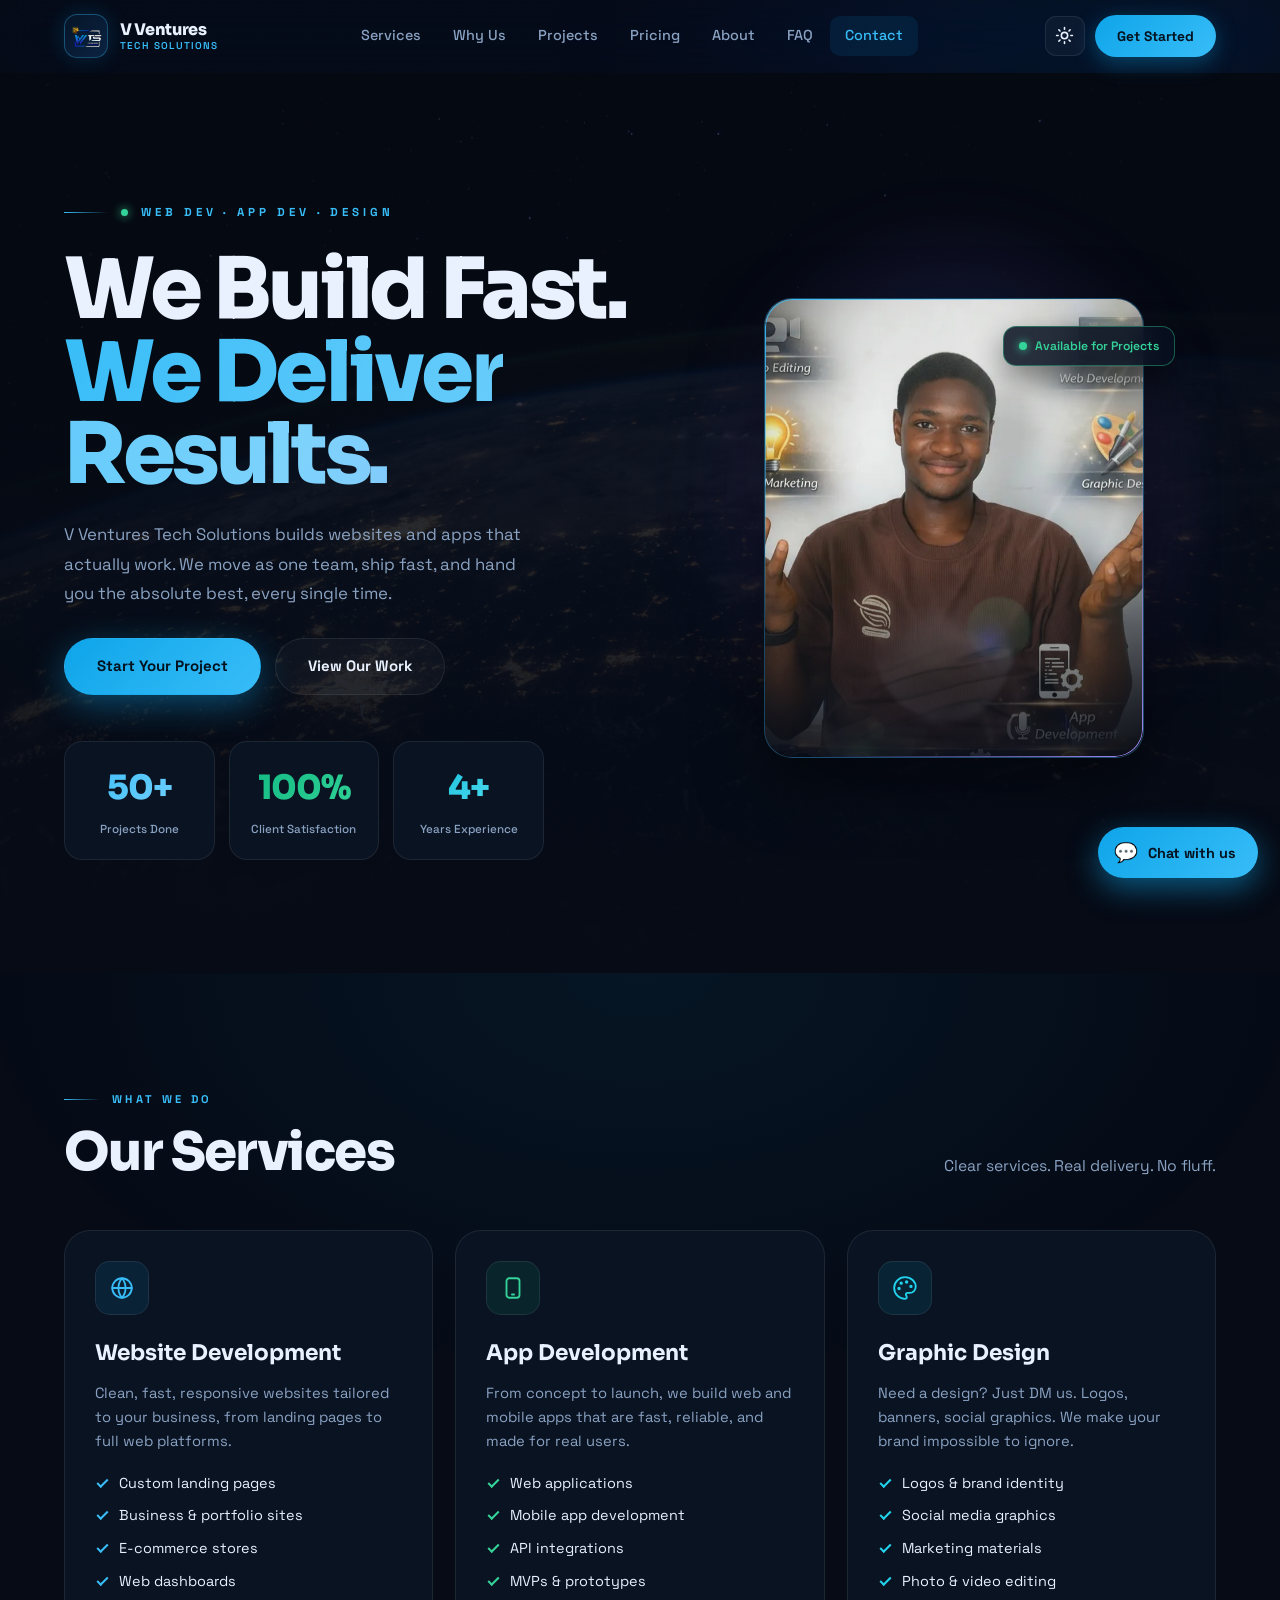
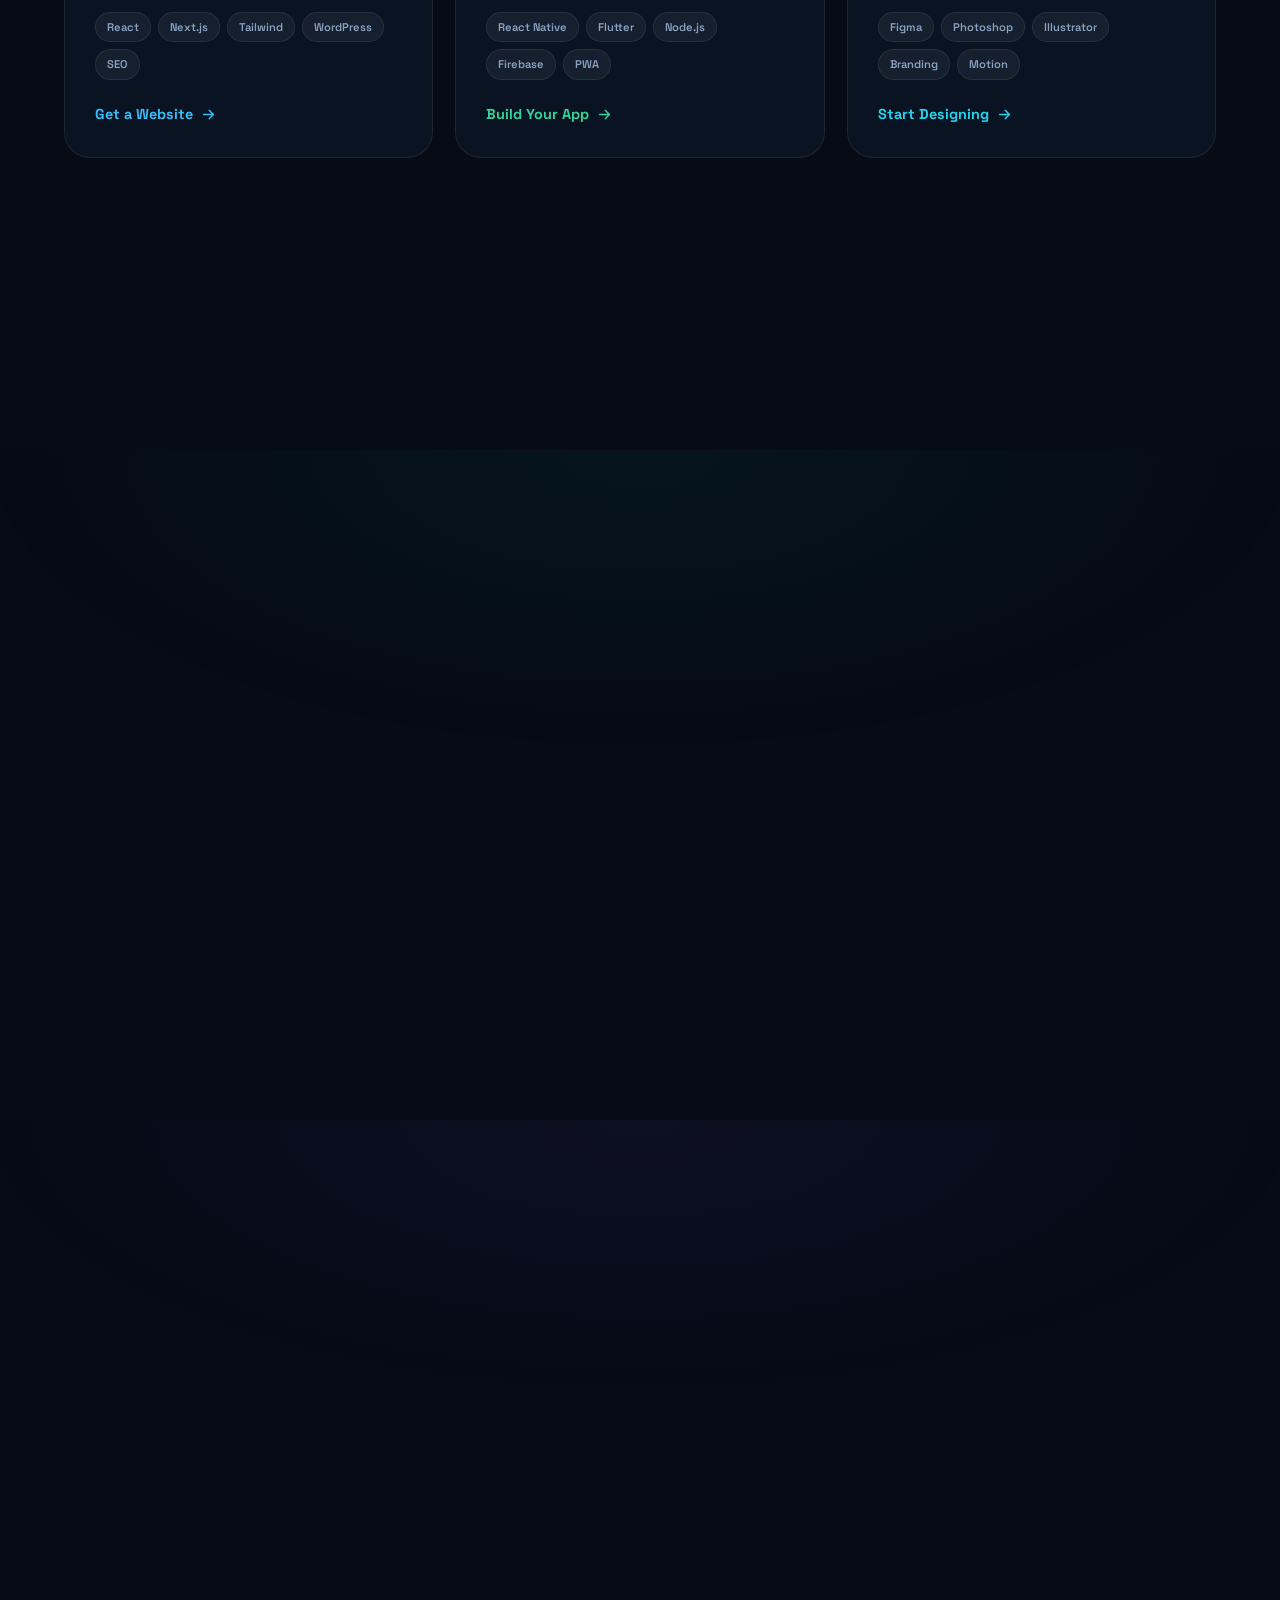
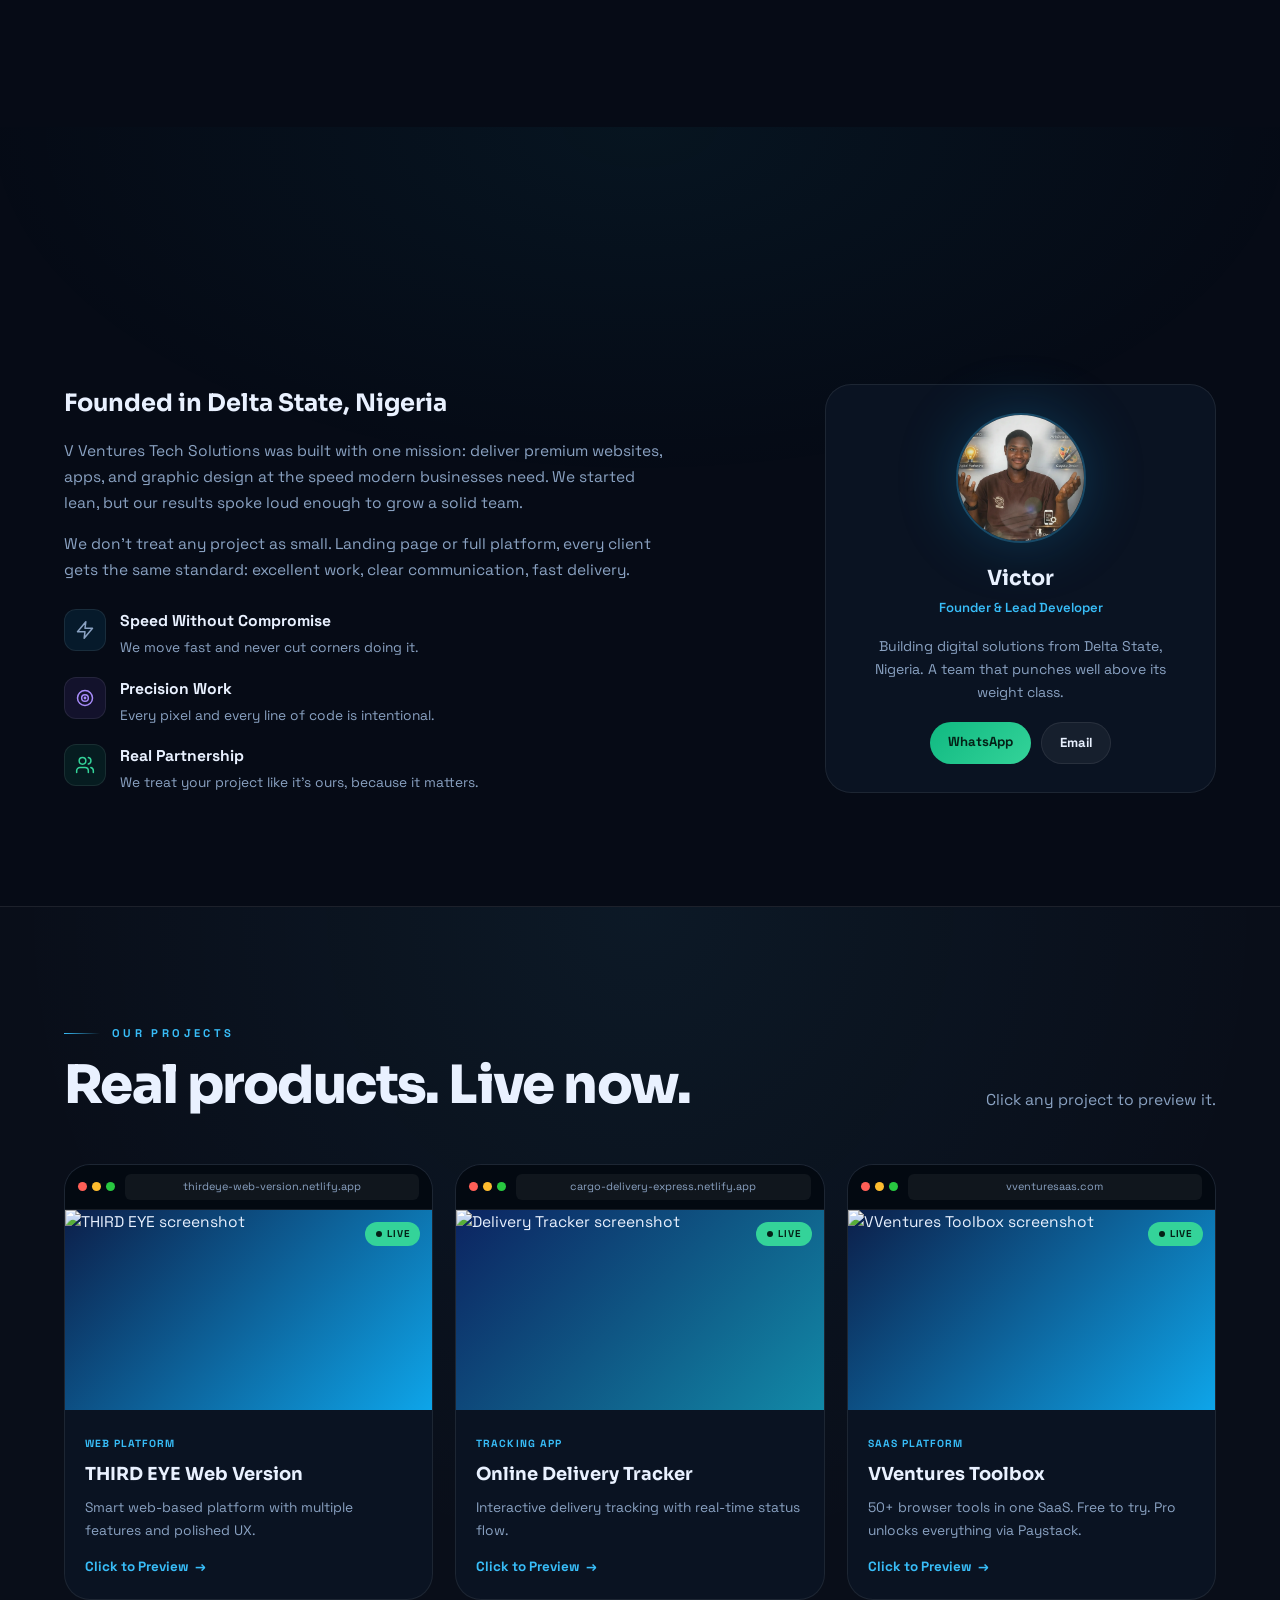
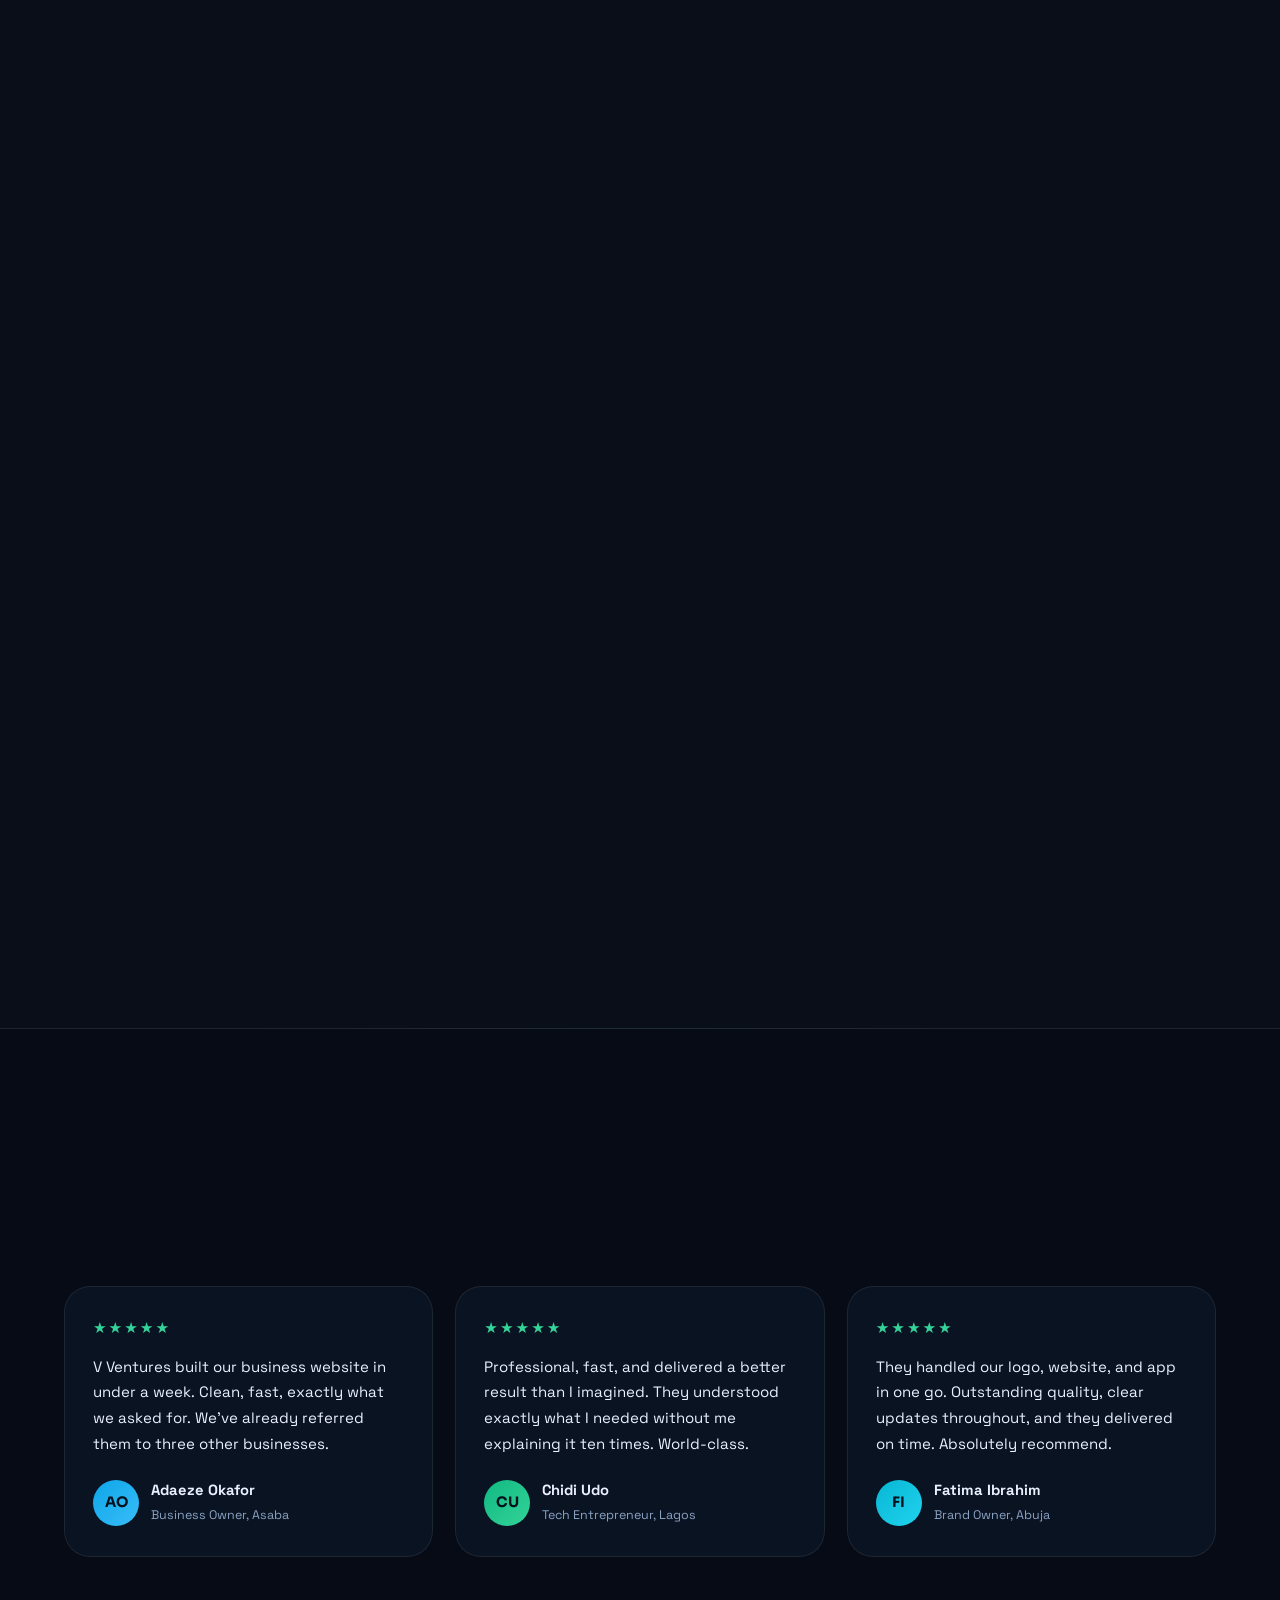
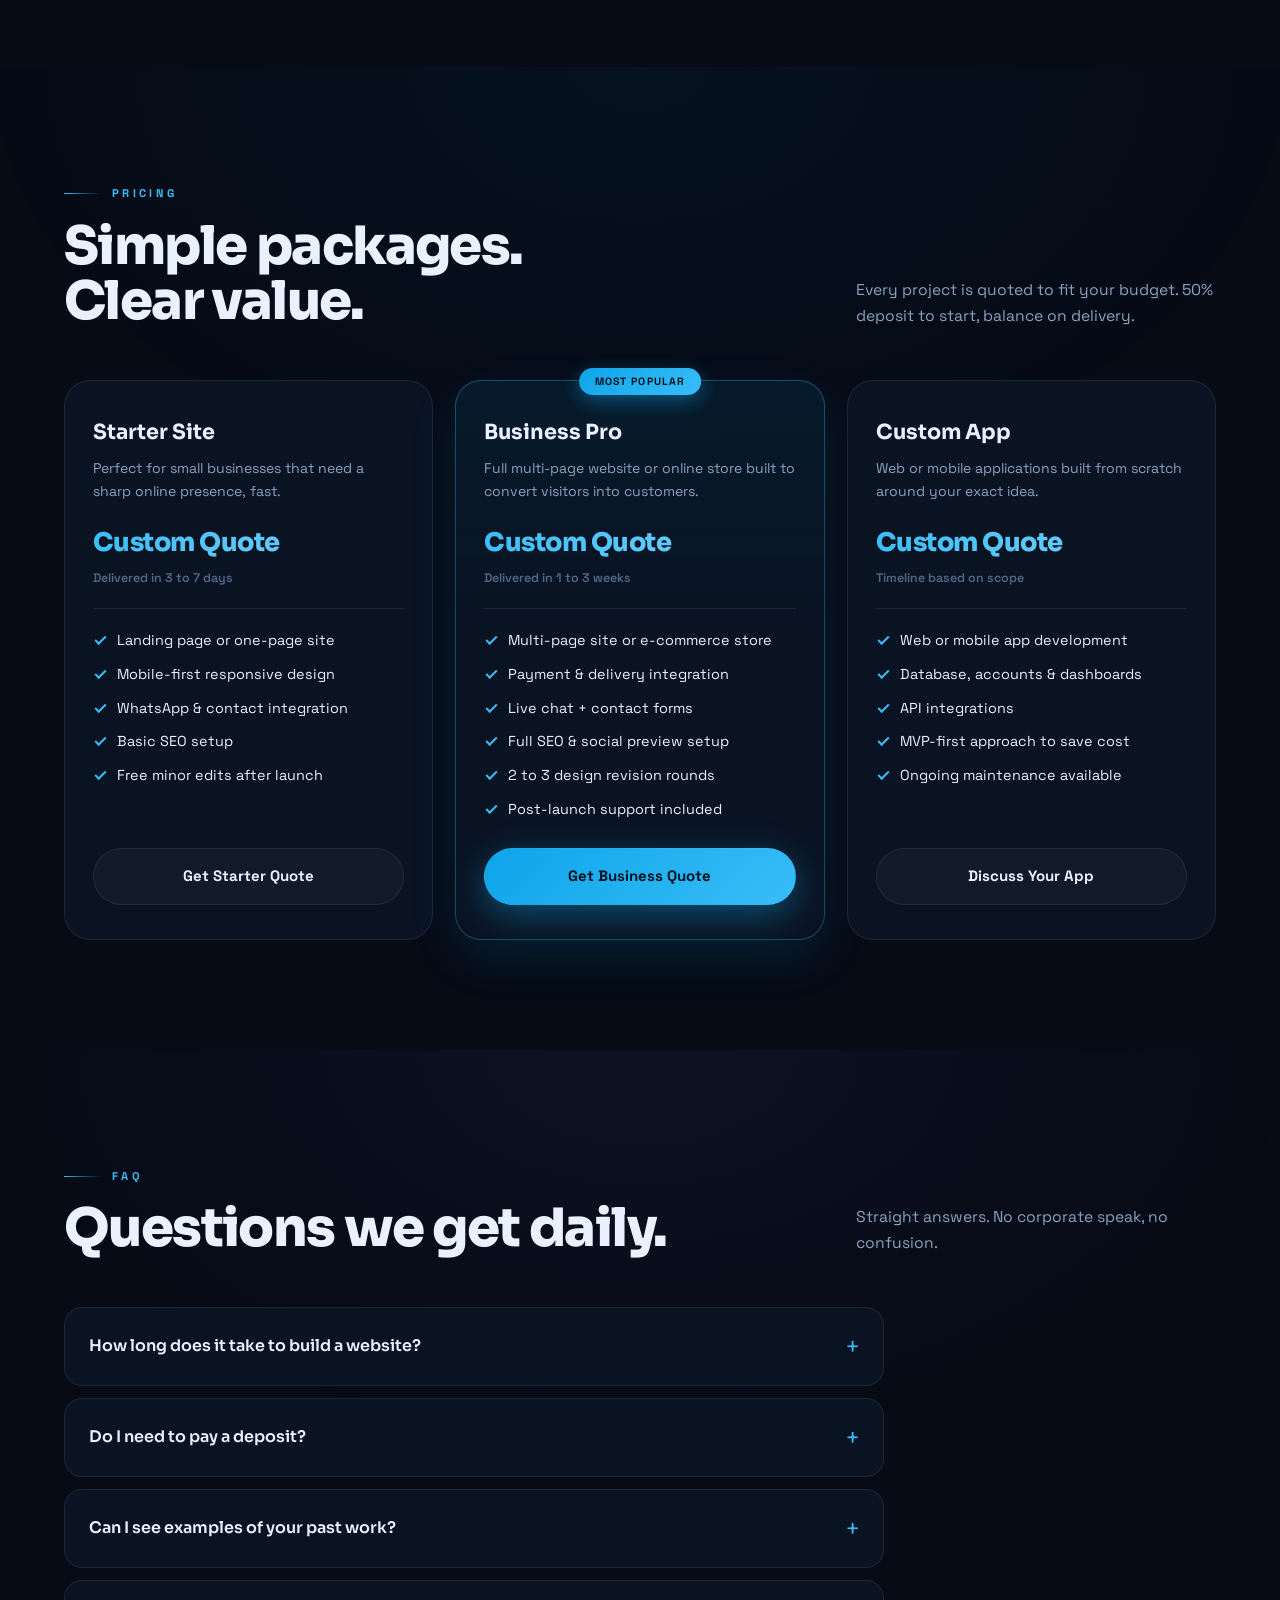
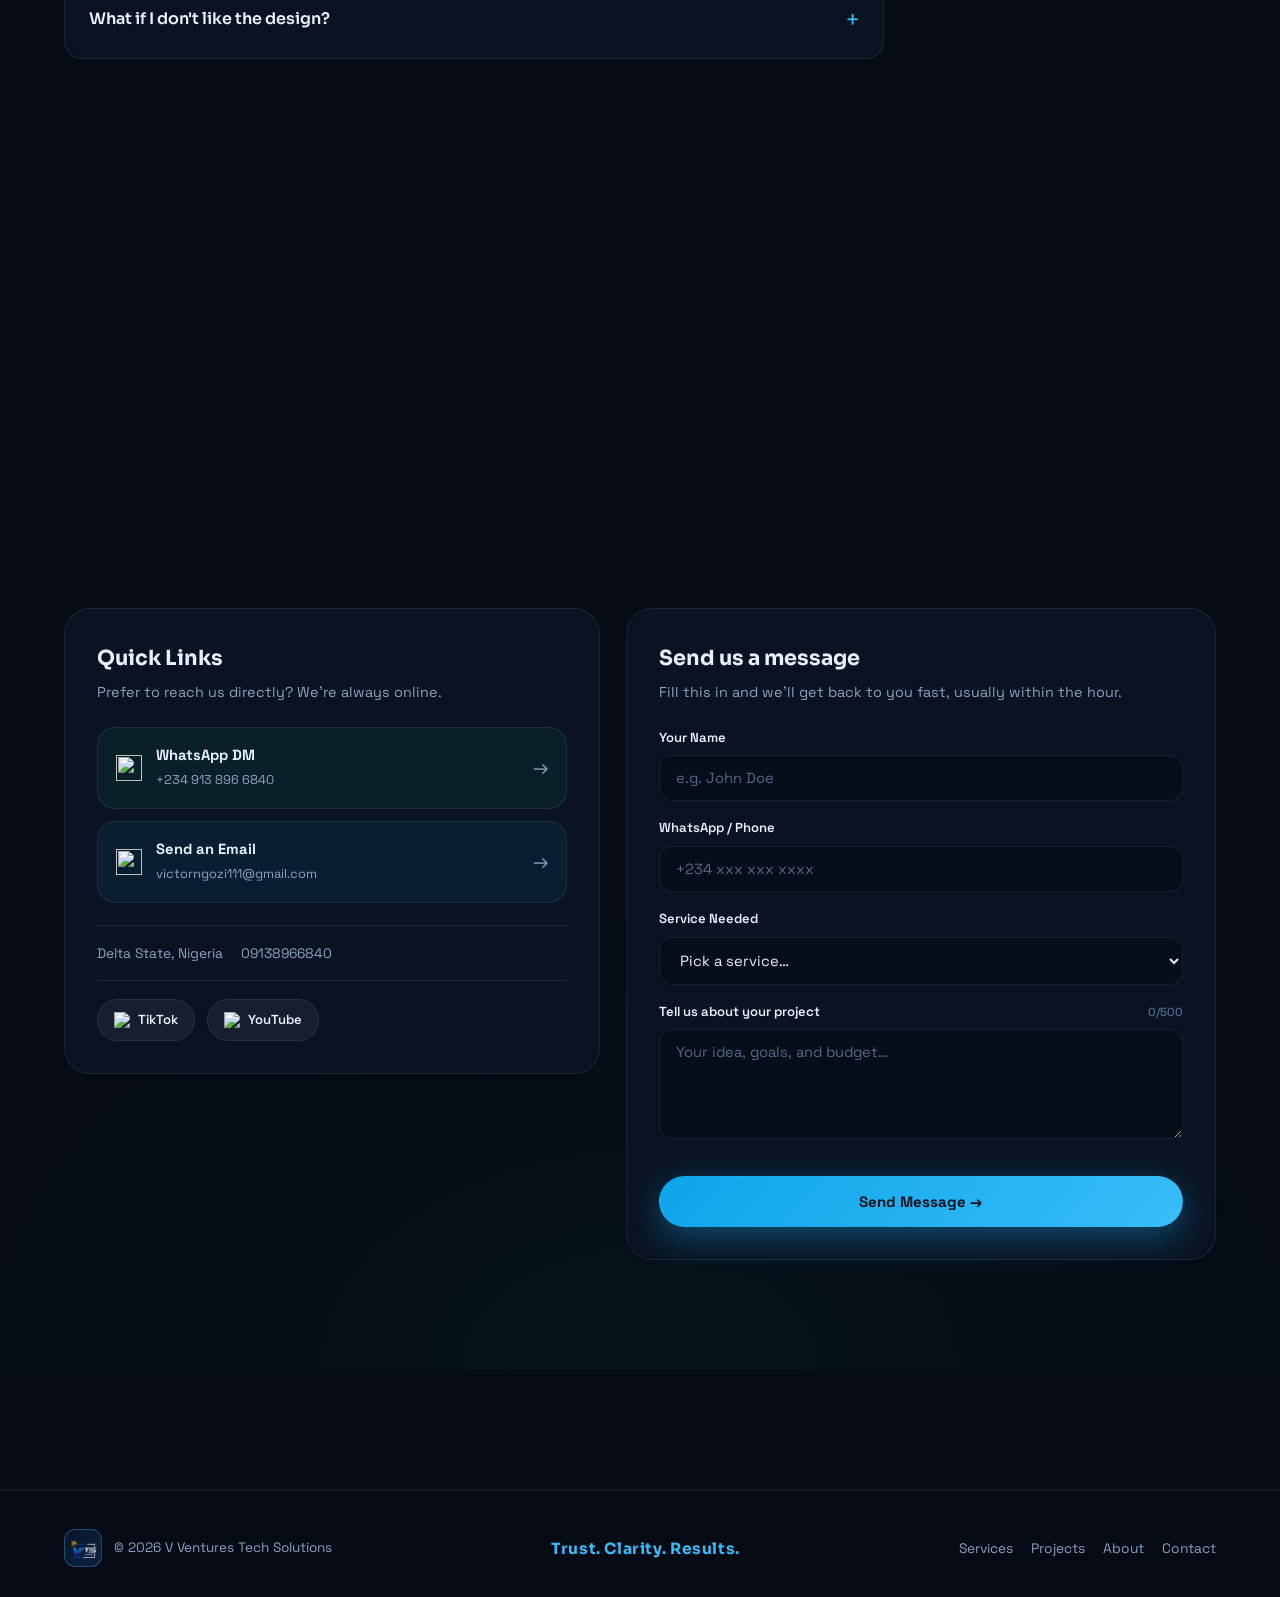
==== commit cf0c7eb2: "Redesign: modern 2026 look with real products, pricing, SEO and clean code - Remove 3D Three.js back" ====
--- a/index.html
+++ b/index.html
@@ -3,8 +3,31 @@
 <head>
   <meta charset="UTF-8" />
   <meta name="viewport" content="width=device-width, initial-scale=1" />
-  <title>V Ventures Tech Solutions — Web, App & Graphic Design</title>
-  <meta name="description" content="V Ventures Tech Solutions builds fast websites, powerful apps, and bold graphic design. A team that delivers results you can trust — from Delta State, Nigeria." />
+  <title>V Ventures Tech Solutions | Web, App & Graphic Design</title>
+  <meta name="description" content="V Ventures Tech Solutions builds fast websites, powerful apps, and bold graphic design. A team that delivers results you can trust, from Delta State, Nigeria." />
+  <meta name="theme-color" content="#060b16" />
+  <link rel="icon" type="image/png" href="my logo.png" />
+  <link rel="apple-touch-icon" href="my logo.png" />
+  <meta property="og:type" content="website" />
+  <meta property="og:title" content="V Ventures Tech Solutions | Web, App & Graphic Design" />
+  <meta property="og:description" content="Fast websites, powerful apps, and bold graphic design. Trusted results from Delta State, Nigeria." />
+  <meta property="og:image" content="my logo.png" />
+  <meta name="twitter:card" content="summary" />
+  <meta name="twitter:title" content="V Ventures Tech Solutions | Web, App & Graphic Design" />
+  <meta name="twitter:description" content="Fast websites, powerful apps, and bold graphic design. Trusted results from Delta State, Nigeria." />
+  <script type="application/ld+json">
+  {
+    "@context": "https://schema.org",
+    "@type": "ProfessionalService",
+    "name": "V Ventures Tech Solutions",
+    "description": "Website development, app development and graphic design agency in Delta State, Nigeria.",
+    "telephone": "+2349138966840",
+    "email": "victorngozi111@gmail.com",
+    "address": { "@type": "PostalAddress", "addressRegion": "Delta State", "addressCountry": "NG" },
+    "founder": { "@type": "Person", "name": "Victor" },
+    "sameAs": ["https://www.tiktok.com/@smarterv01", "https://youtube.com/@smarterv01"]
+  }
+  </script>
   <link rel="preload" href="styles.css" as="style" />
   <link rel="stylesheet" href="styles.css" />
   <link rel="preconnect" href="https://fonts.googleapis.com" />
@@ -14,11 +37,9 @@
 <body>
 
   <a href="#main" class="skip-link">Skip to main content</a>
-  <div class="scroll-progress" id="scroll-progress" aria-hidden="true"></div>
-
-  <canvas id="bg-canvas" aria-hidden="true"></canvas>
-  <div class="bg-grid" aria-hidden="true"></div>
-  <div class="bg-vignette" aria-hidden="true"></div>
+
+  <div class="bg-aurora" aria-hidden="true"></div>
+  <div class="bg-grain" aria-hidden="true"></div>
 
   <div class="preloader" id="preloader" aria-hidden="true">
     <div class="pre-inner">
@@ -81,7 +102,8 @@
     <nav class="mobile-nav">
       <a href="#services" class="mnav-link">Services</a>
       <a href="#why" class="mnav-link">Why Us</a>
-      <a href="#work" class="mnav-link">Work</a>
+      <a href="#work" class="mnav-link">Projects</a>
+      <a href="#pricing" class="mnav-link">Pricing</a>
       <a href="#about" class="mnav-link">About</a>
       <a href="#faq" class="mnav-link">FAQ</a>
       <a href="#contact" class="mnav-link">Contact</a>
@@ -100,7 +122,8 @@
     <nav class="nav">
       <a href="#services">Services</a>
       <a href="#why">Why Us</a>
-      <a href="#work">Work</a>
+      <a href="#work">Projects</a>
+      <a href="#pricing">Pricing</a>
       <a href="#about">About</a>
       <a href="#faq">FAQ</a>
       <a href="#contact">Contact</a>
@@ -122,7 +145,7 @@
       <div class="hero-content">
         <p class="eyebrow"><span class="eyebrow-dot"></span>Web Dev · App Dev · Design</p>
         <h1 class="hero-title" data-split>We Build Fast.<br /><span class="grad">We Deliver Results.</span></h1>
-        <p class="sub">V Ventures Tech Solutions builds websites and apps that actually work. We move as one team, ship fast, and hand you the absolute best — every single time.</p>
+        <p class="sub">V Ventures Tech Solutions builds websites and apps that actually work. We move as one team, ship fast, and hand you the absolute best, every single time.</p>
         <div class="hero-actions">
           <a class="btn-primary magnetic" href="https://wa.me/2349138966840" target="_blank" rel="noreferrer">Start Your Project</a>
           <a class="btn-ghost magnetic" href="#work">View Our Work</a>
@@ -139,38 +162,15 @@
           <div class="portrait-layer p-glow" data-depth="0.10"></div>
           <div class="portrait-frame" data-depth="0.20">
             <div class="portrait-ring"></div>
-            <img src="my picture.jpg" alt="Victor, Founder of V Ventures" class="portrait-img" />
-            <div class="portrait-scan"></div>
+            <img src="my picture.jpg" alt="Victor, Founder of V Ventures" class="portrait-img" fetchpriority="high" />
           </div>
           <div class="chip chip-a" data-depth="0.55">
             <span class="chip-dot ok"></span> Available for Projects
           </div>
-          <div class="chip chip-b" data-depth="0.45">
-            <svg viewBox="0 0 24 24" fill="none" stroke="currentColor" stroke-width="2" stroke-linecap="round" stroke-linejoin="round"><path d="M13 2 3 14h9l-1 8 10-12h-9l1-8z"/></svg>
-            Fast Delivery
-          </div>
-          <div class="chip chip-c" data-depth="0.50">
-            <svg viewBox="0 0 24 24" fill="none" stroke="currentColor" stroke-width="2" stroke-linecap="round" stroke-linejoin="round"><path d="m9 12 2 2 4-4"/><path d="M12 3 4 6v6c0 5 3.5 7.5 8 9 4.5-1.5 8-4 8-9V6l-8-3z"/></svg>
-            Trusted Results
-          </div>
-        </div>
-      </div>
-
-      <a class="scroll-cue" href="#services" aria-label="Scroll down">
-        <span class="scroll-cue-line"></span>
-      </a>
-    </section>
-
-    <div class="marquee-wrap" aria-hidden="true">
-      <div class="marquee-track">
-        <span>Fast Delivery</span><i>✦</i><span>We Work As A Team</span><i>✦</i>
-        <span>Results You Can Trust</span><i>✦</i><span>Website Development</span><i>✦</i>
-        <span>App Development</span><i>✦</i><span>Graphic Design</span><i>✦</i>
-        <span>Fast Delivery</span><i>✦</i><span>We Work As A Team</span><i>✦</i>
-        <span>Results You Can Trust</span><i>✦</i><span>Website Development</span><i>✦</i>
-        <span>App Development</span><i>✦</i><span>Graphic Design</span><i>✦</i>
-      </div>
-    </div>
+        </div>
+      </div>
+
+    </section>
 
     <section id="services" class="section">
       <div class="section-head reveal">
@@ -187,7 +187,7 @@
             <svg viewBox="0 0 24 24" fill="none" stroke="currentColor" stroke-width="1.7" stroke-linecap="round" stroke-linejoin="round"><circle cx="12" cy="12" r="9"/><path d="M3 12h18"/><path d="M12 3a14 14 0 0 1 0 18 14 14 0 0 1 0-18z"/></svg>
           </div>
           <h3>Website Development</h3>
-          <p>Clean, fast, responsive websites tailored to your business — from landing pages to full web platforms.</p>
+          <p>Clean, fast, responsive websites tailored to your business, from landing pages to full web platforms.</p>
           <ul class="svc-list">
             <li>Custom landing pages</li>
             <li>Business &amp; portfolio sites</li>
@@ -227,7 +227,7 @@
             <svg viewBox="0 0 24 24" fill="none" stroke="currentColor" stroke-width="1.7" stroke-linecap="round" stroke-linejoin="round"><circle cx="13.5" cy="6.5" r=".7" fill="currentColor"/><circle cx="17.5" cy="10.5" r=".7" fill="currentColor"/><circle cx="8.5" cy="7.5" r=".7" fill="currentColor"/><circle cx="6.5" cy="12.5" r=".7" fill="currentColor"/><path d="M12 2C6.5 2 2 6.5 2 12s4.5 10 10 10c.9 0 1.6-.7 1.6-1.7 0-.4-.2-.8-.4-1.1-.3-.3-.4-.6-.4-1.1a1.6 1.6 0 0 1 1.6-1.6h2c3 0 5.5-2.5 5.5-5.6C22 6 17.5 2 12 2z"/></svg>
           </div>
           <h3>Graphic Design</h3>
-          <p>Need a design? Just DM us. Logos, banners, social graphics — we make your brand impossible to ignore.</p>
+          <p>Need a design? Just DM us. Logos, banners, social graphics. We make your brand impossible to ignore.</p>
           <ul class="svc-list">
             <li>Logos &amp; brand identity</li>
             <li>Social media graphics</li>
@@ -264,7 +264,7 @@
           <p class="section-label">Why Choose Us</p>
           <h2>We work as a team.<br />We work very fast.</h2>
         </div>
-        <p class="section-desc">We give you the best. No excuses, no delays — just real results.</p>
+        <p class="section-desc">We give you the best. No excuses, no delays. Just real results.</p>
       </div>
       <div class="why-grid">
         <article class="why-card why-blue reveal" data-tilt>
@@ -275,12 +275,12 @@
         <article class="why-card why-green reveal" data-tilt>
           <span class="why-num">02</span>
           <h3>We Work Very Fast</h3>
-          <p>Time is money. We move fast without cutting corners — clear timelines and updates all the way through.</p>
+          <p>Time is money. We move fast without cutting corners. Clear timelines and updates all the way through.</p>
         </article>
         <article class="why-card why-purple reveal" data-tilt>
           <span class="why-num">03</span>
           <h3>Trust. Clarity. Results.</h3>
-          <p>Results you can see. No hidden costs, no vague timelines — just honest work and outcomes you can count on.</p>
+          <p>Results you can see. No hidden costs, no vague timelines. Just honest work and outcomes you can count on.</p>
         </article>
         <article class="why-card why-orange reveal" data-tilt>
           <span class="why-num">04</span>
@@ -296,7 +296,7 @@
           <p class="section-label">How We Work</p>
           <h2>Simple. Clear. Fast.</h2>
         </div>
-        <p class="section-desc">From your first DM to a live product — the same clear process every time.</p>
+        <p class="section-desc">From your first DM to a live product, the same clear process every time.</p>
       </div>
       <div class="process-grid">
         <article class="process-step reveal">
@@ -329,7 +329,7 @@
             <svg viewBox="0 0 24 24" fill="none" stroke="currentColor" stroke-width="1.7" stroke-linecap="round" stroke-linejoin="round"><path d="M4.5 16.5c-1.5 1.3-2 5-2 5s3.7-.5 5-2c.7-.8.7-2 0-2.8a2 2 0 0 0-3 0z"/><path d="M12 15 9 12a11 11 0 0 1 6-9c2.5 0 4 1.5 4 4a11 11 0 0 1-9 6z"/><path d="M15 9a1 1 0 1 0 0-2 1 1 0 0 0 0 2z"/></svg>
           </div>
           <h3>Launch</h3>
-          <p>We test, then go live. Post-launch support is included — we stay with you.</p>
+          <p>We test, then go live. Post-launch support is included. We stay with you.</p>
         </article>
       </div>
     </section>
@@ -340,7 +340,7 @@
           <p class="section-label">About Us</p>
           <h2>We are V Ventures.</h2>
         </div>
-        <p class="section-desc">A team that builds with purpose — fast, precise, and reliable.</p>
+        <p class="section-desc">A team that builds with purpose: fast, precise, and reliable.</p>
       </div>
       <div class="about-wrap">
         <div class="about-left reveal">
@@ -364,16 +364,16 @@
               <span class="av-ico">
                 <svg viewBox="0 0 24 24" fill="none" stroke="currentColor" stroke-width="1.8" stroke-linecap="round" stroke-linejoin="round"><path d="M16 21v-2a4 4 0 0 0-4-4H6a4 4 0 0 0-4 4v2"/><circle cx="9" cy="7" r="4"/><path d="M22 21v-2a4 4 0 0 0-3-3.9"/><path d="M16 3.1a4 4 0 0 1 0 7.8"/></svg>
               </span>
-              <div><strong>Real Partnership</strong><span>We treat your project like it's ours — because it matters.</span></div>
+              <div><strong>Real Partnership</strong><span>We treat your project like it's ours, because it matters.</span></div>
             </div>
           </div>
         </div>
         <div class="about-right reveal">
           <div class="about-card" data-tilt>
-            <div class="about-photo-wrap"><img src="my picture.jpg" alt="Victor, Founder of V Ventures" class="about-photo" /></div>
+            <div class="about-photo-wrap"><img src="my picture.jpg" alt="Victor, Founder of V Ventures" class="about-photo" loading="lazy" decoding="async" /></div>
             <strong class="about-name">Victor</strong>
             <span class="about-role">Founder &amp; Lead Developer</span>
-            <p class="about-bio">Building digital solutions from Delta State, Nigeria — a team that punches well above its weight class.</p>
+            <p class="about-bio">Building digital solutions from Delta State, Nigeria. A team that punches well above its weight class.</p>
             <div class="about-socials">
               <a href="https://wa.me/2349138966840" target="_blank" rel="noreferrer" class="about-social wa">WhatsApp</a>
               <a href="mailto:victorngozi111@gmail.com" class="about-social em">Email</a>
@@ -386,8 +386,8 @@
     <section id="work" class="section">
       <div class="section-head reveal">
         <div>
-          <p class="section-label">Our Work</p>
-          <h2>Live projects &amp; demos.</h2>
+          <p class="section-label">Our Projects</p>
+          <h2>Real products. Live now.</h2>
         </div>
         <p class="section-desc">Click any project to preview it.</p>
       </div>
@@ -438,67 +438,133 @@
         </article>
 
         <article class="project-card reveal" data-tilt
-          data-url="https://ultra-social-downloader.vercel.app/"
-          data-title="Social Video Downloader"
-          data-desc="Modern video downloader tool with a clean, focused user experience. Download from multiple platforms instantly."
-          data-tag="Web Tool" data-live="true"
-          data-screen-bg="linear-gradient(135deg,#1a0533 0%,#6441a5 100%)">
+          data-url="https://vventuresaas.com"
+          data-title="VVentures Toolbox"
+          data-desc="50+ tools in one toolbox: video downloader, AI background remover, image upscaler, PDF converters, text tools and more. Runs privately in the browser. Built with Next.js, Supabase and Paystack."
+          data-tag="SaaS Platform" data-live="true"
+          data-screen-bg="linear-gradient(135deg,#0c1f4a 0%,#0ea5e9 100%)">
           <div class="project-browser">
-            <div class="pb-topbar"><div class="pb-dots"><span></span><span></span><span></span></div><div class="pb-url">ultra-social-downloader.vercel.app</div></div>
-            <div class="pb-screen" style="background:linear-gradient(135deg,#1a0533 0%,#6441a5 100%)">
-              <img src="https://s.wordpress.com/mshots/v1/https%3A%2F%2Fultra-social-downloader.vercel.app%2F?w=640" alt="Video Downloader screenshot" class="pb-screenshot" loading="lazy" />
+            <div class="pb-topbar"><div class="pb-dots"><span></span><span></span><span></span></div><div class="pb-url">vventuresaas.com</div></div>
+            <div class="pb-screen" style="background:linear-gradient(135deg,#0c1f4a 0%,#0ea5e9 100%)">
+              <img src="https://s.wordpress.com/mshots/v1/https%3A%2F%2Fvventuresaas.com%2F?w=640" alt="VVentures Toolbox screenshot" class="pb-screenshot" loading="lazy" />
               <div class="pb-overlay"><span class="pb-preview-btn">Preview</span></div>
               <span class="live-badge">LIVE</span>
             </div>
           </div>
           <div class="project-body">
+            <span class="proj-tag">SaaS Platform</span>
+            <h3>VVentures Toolbox</h3>
+            <p>50+ browser tools in one SaaS. Free to try. Pro unlocks everything via Paystack.</p>
+            <span class="proj-link">Click to Preview</span>
+          </div>
+        </article>
+
+        <article class="project-card reveal" data-tilt
+          data-url="https://sms2go.vercel.app"
+          data-title="sms2go: Build Your Community"
+          data-desc="Create a real community in a minute: live chat, group calls, categories and discovery. No phone numbers, no member limits, free to start. Pro communities unlock with Paystack payments."
+          data-tag="Community Platform" data-live="true"
+          data-screen-bg="linear-gradient(135deg,#1e1b4b 0%,#7c3aed 100%)">
+          <div class="project-browser">
+            <div class="pb-topbar"><div class="pb-dots"><span></span><span></span><span></span></div><div class="pb-url">sms2go.vercel.app</div></div>
+            <div class="pb-screen" style="background:linear-gradient(135deg,#1e1b4b 0%,#7c3aed 100%)">
+              <img src="https://s.wordpress.com/mshots/v1/https%3A%2F%2Fsms2go.vercel.app%2F?w=640" alt="sms2go screenshot" class="pb-screenshot" loading="lazy" />
+              <div class="pb-overlay"><span class="pb-preview-btn">Preview</span></div>
+              <span class="live-badge">LIVE</span>
+            </div>
+          </div>
+          <div class="project-body">
+            <span class="proj-tag">Community Platform</span>
+            <h3>sms2go</h3>
+            <p>Build your community: live chat, group calls &amp; discovery. Free to start.</p>
+            <span class="proj-link">Click to Preview</span>
+          </div>
+        </article>
+
+        <article class="project-card reveal" data-tilt
+          data-url="https://vventuresaas.com/tools/html-viewer"
+          data-title="HTML Viewer"
+          data-desc="Paste, preview and test HTML code instantly in your browser. Free, private and part of the VVentures Toolbox."
+          data-tag="Web Tool" data-live="true"
+          data-screen-bg="linear-gradient(135deg,#042f2e 0%,#14b8a6 100%)">
+          <div class="project-browser">
+            <div class="pb-topbar"><div class="pb-dots"><span></span><span></span><span></span></div><div class="pb-url">vventuresaas.com/tools/html-viewer</div></div>
+            <div class="pb-screen" style="background:linear-gradient(135deg,#042f2e 0%,#14b8a6 100%)">
+              <img src="https://s.wordpress.com/mshots/v1/https%3A%2F%2Fvventuresaas.com%2Ftools%2Fhtml-viewer?w=640" alt="HTML Viewer screenshot" class="pb-screenshot" loading="lazy" />
+              <div class="pb-overlay"><span class="pb-preview-btn">Preview</span></div>
+              <span class="live-badge">LIVE</span>
+            </div>
+          </div>
+          <div class="project-body">
             <span class="proj-tag">Web Tool</span>
-            <h3>Social Video Downloader</h3>
-            <p>Download from any platform. Fast and clean experience.</p>
+            <h3>HTML Viewer</h3>
+            <p>Paste and preview HTML code instantly in your browser.</p>
             <span class="proj-link">Click to Preview</span>
           </div>
         </article>
 
         <article class="project-card reveal" data-tilt
-          data-url=""
-          data-title="NovaPay Banking App"
-          data-desc="A full-featured digital banking platform with account management, transfers, transaction history, and a clean modern dashboard."
-          data-tag="FinTech App" data-live="false"
-          data-screen-bg="linear-gradient(135deg,#022c22 0%,#10b981 100%)">
+          data-url="https://vventuresaas.com/tools/video-downloader"
+          data-title="Social Media Video Downloader"
+          data-desc="Download videos from your favorite social platforms in seconds. Fast, free and private, right in your browser."
+          data-tag="Web Tool" data-live="true"
+          data-screen-bg="linear-gradient(135deg,#4c0519 0%,#f43f5e 100%)">
           <div class="project-browser">
-            <div class="pb-topbar"><div class="pb-dots"><span></span><span></span><span></span></div><div class="pb-url">novapay.vventures.app</div></div>
-            <div class="pb-screen" style="background:linear-gradient(135deg,#022c22 0%,#10b981 100%)">
-              <img src="https://s.wordpress.com/mshots/v1/https%3A%2F%2Fwww.chime.com?w=640" alt="NovaPay Banking screenshot" class="pb-screenshot" loading="lazy" />
+            <div class="pb-topbar"><div class="pb-dots"><span></span><span></span><span></span></div><div class="pb-url">vventuresaas.com/tools/video-downloader</div></div>
+            <div class="pb-screen" style="background:linear-gradient(135deg,#4c0519 0%,#f43f5e 100%)">
+              <img src="https://s.wordpress.com/mshots/v1/https%3A%2F%2Fvventuresaas.com%2Ftools%2Fvideo-downloader?w=640" alt="Social Media Video Downloader screenshot" class="pb-screenshot" loading="lazy" />
               <div class="pb-overlay"><span class="pb-preview-btn">Preview</span></div>
-              <span class="coming-badge">SOON</span>
+              <span class="live-badge">LIVE</span>
             </div>
           </div>
           <div class="project-body">
-            <span class="proj-tag">FinTech App</span>
-            <h3>NovaPay Banking App</h3>
-            <p>Digital banking platform with transfers and real-time balance.</p>
+            <span class="proj-tag">Web Tool</span>
+            <h3>Social Media Video Downloader</h3>
+            <p>Download videos from social platforms in seconds.</p>
             <span class="proj-link">Click to Preview</span>
           </div>
         </article>
 
         <article class="project-card reveal" data-tilt
-          data-url=""
-          data-title="EduSpace Study Portal"
-          data-desc="A complete e-learning platform. Browse courses, track progress, take quizzes, and manage your academic journey in one place."
-          data-tag="Education" data-live="false"
-          data-screen-bg="linear-gradient(135deg,#0c1e3d 0%,#2563eb 100%)">
+          data-url="https://vventuresaas.com/tools/video-to-mp3"
+          data-title="Video to MP3 Converter"
+          data-desc="Turn any video into MP3 audio in seconds. Private in-browser conversion, free to use."
+          data-tag="Web Tool" data-live="true"
+          data-screen-bg="linear-gradient(135deg,#1e1b4b 0%,#6366f1 100%)">
           <div class="project-browser">
-            <div class="pb-topbar"><div class="pb-dots"><span></span><span></span><span></span></div><div class="pb-url">eduspace.vventures.app</div></div>
-            <div class="pb-screen" style="background:linear-gradient(135deg,#0c1e3d 0%,#2563eb 100%)">
-              <img src="https://s.wordpress.com/mshots/v1/https%3A%2F%2Fwww.coursera.org?w=640" alt="EduSpace Study Portal screenshot" class="pb-screenshot" loading="lazy" />
+            <div class="pb-topbar"><div class="pb-dots"><span></span><span></span><span></span></div><div class="pb-url">vventuresaas.com/tools/video-to-mp3</div></div>
+            <div class="pb-screen" style="background:linear-gradient(135deg,#1e1b4b 0%,#6366f1 100%)">
+              <img src="https://s.wordpress.com/mshots/v1/https%3A%2F%2Fvventuresaas.com%2Ftools%2Fvideo-to-mp3?w=640" alt="Video to MP3 Converter screenshot" class="pb-screenshot" loading="lazy" />
               <div class="pb-overlay"><span class="pb-preview-btn">Preview</span></div>
-              <span class="coming-badge">SOON</span>
+              <span class="live-badge">LIVE</span>
             </div>
           </div>
           <div class="project-body">
-            <span class="proj-tag">Education</span>
-            <h3>EduSpace Study Portal</h3>
-            <p>E-learning platform with courses, quizzes &amp; progress tracking.</p>
+            <span class="proj-tag">Web Tool</span>
+            <h3>Video to MP3</h3>
+            <p>Convert any video to MP3 audio in seconds.</p>
+            <span class="proj-link">Click to Preview</span>
+          </div>
+        </article>
+
+        <article class="project-card reveal" data-tilt
+          data-url="https://vventuresaas.com/tools/qr-code-generator"
+          data-title="QR Code Generator"
+          data-desc="Create custom QR codes for links, text and more in one click. Free and instant."
+          data-tag="Web Tool" data-live="true"
+          data-screen-bg="linear-gradient(135deg,#052e16 0%,#22c55e 100%)">
+          <div class="project-browser">
+            <div class="pb-topbar"><div class="pb-dots"><span></span><span></span><span></span></div><div class="pb-url">vventuresaas.com/tools/qr-code-generator</div></div>
+            <div class="pb-screen" style="background:linear-gradient(135deg,#052e16 0%,#22c55e 100%)">
+              <img src="https://s.wordpress.com/mshots/v1/https%3A%2F%2Fvventuresaas.com%2Ftools%2Fqr-code-generator?w=640" alt="QR Code Generator screenshot" class="pb-screenshot" loading="lazy" />
+              <div class="pb-overlay"><span class="pb-preview-btn">Preview</span></div>
+              <span class="live-badge">LIVE</span>
+            </div>
+          </div>
+          <div class="project-body">
+            <span class="proj-tag">Web Tool</span>
+            <h3>QR Code Generator</h3>
+            <p>Create custom QR codes for anything in one click.</p>
             <span class="proj-link">Click to Preview</span>
           </div>
         </article>
@@ -506,12 +572,12 @@
         <article class="project-card reveal more-card" data-tilt
           data-url="https://wa.me/2349138966840"
           data-title="More Projects Available"
-          data-desc="We have many more creative and technical projects to show you — from e-commerce platforms to custom dashboards. Reach out and we'll share everything."
+          data-desc="We have many more creative and technical projects to show you, from e-commerce platforms to custom dashboards. Reach out and we'll share everything."
           data-tag="On Request" data-live="true"
-          data-screen-bg="linear-gradient(135deg,#b45309 0%,#f59e0b 100%)">
+          data-screen-bg="linear-gradient(135deg,#155e75 0%,#22d3ee 100%)">
           <div class="project-browser">
             <div class="pb-topbar"><div class="pb-dots"><span></span><span></span><span></span></div><div class="pb-url">wa.me/2349138966840</div></div>
-            <div class="pb-screen" style="background:linear-gradient(135deg,#b45309 0%,#f59e0b 100%)">
+            <div class="pb-screen" style="background:linear-gradient(135deg,#155e75 0%,#22d3ee 100%)">
               <div class="pb-overlay"><span class="pb-preview-btn">Contact</span></div>
               <span class="proj-label">+ MORE</span>
             </div>
@@ -563,6 +629,66 @@
       </div>
     </section>
 
+    <section id="pricing" class="section">
+      <div class="section-head reveal">
+        <div>
+          <p class="section-label">Pricing</p>
+          <h2>Simple packages.<br />Clear value.</h2>
+        </div>
+        <p class="section-desc">Every project is quoted to fit your budget. 50% deposit to start, balance on delivery.</p>
+      </div>
+      <div class="pricing-grid">
+
+        <article class="price-card reveal">
+          <h3 class="price-name">Starter Site</h3>
+          <p class="price-desc">Perfect for small businesses that need a sharp online presence, fast.</p>
+          <div class="price-tag">Custom Quote</div>
+          <p class="price-note">Delivered in 3 to 7 days</p>
+          <ul class="price-feats">
+            <li>Landing page or one-page site</li>
+            <li>Mobile-first responsive design</li>
+            <li>WhatsApp &amp; contact integration</li>
+            <li>Basic SEO setup</li>
+            <li>Free minor edits after launch</li>
+          </ul>
+          <a class="btn-ghost price-cta" href="https://wa.me/2349138966840?text=Hi%20V%20Ventures!%20I%27m%20interested%20in%20the%20Starter%20Site%20package." target="_blank" rel="noreferrer">Get Starter Quote</a>
+        </article>
+
+        <article class="price-card popular reveal">
+          <span class="popular-badge">Most Popular</span>
+          <h3 class="price-name">Business Pro</h3>
+          <p class="price-desc">Full multi-page website or online store built to convert visitors into customers.</p>
+          <div class="price-tag">Custom Quote</div>
+          <p class="price-note">Delivered in 1 to 3 weeks</p>
+          <ul class="price-feats">
+            <li>Multi-page site or e-commerce store</li>
+            <li>Payment &amp; delivery integration</li>
+            <li>Live chat + contact forms</li>
+            <li>Full SEO &amp; social preview setup</li>
+            <li>2 to 3 design revision rounds</li>
+            <li>Post-launch support included</li>
+          </ul>
+          <a class="btn-primary price-cta" href="https://wa.me/2349138966840?text=Hi%20V%20Ventures!%20I%27m%20interested%20in%20the%20Business%20Pro%20package." target="_blank" rel="noreferrer">Get Business Quote</a>
+        </article>
+
+        <article class="price-card reveal">
+          <h3 class="price-name">Custom App</h3>
+          <p class="price-desc">Web or mobile applications built from scratch around your exact idea.</p>
+          <div class="price-tag">Custom Quote</div>
+          <p class="price-note">Timeline based on scope</p>
+          <ul class="price-feats">
+            <li>Web or mobile app development</li>
+            <li>Database, accounts &amp; dashboards</li>
+            <li>API integrations</li>
+            <li>MVP-first approach to save cost</li>
+            <li>Ongoing maintenance available</li>
+          </ul>
+          <a class="btn-ghost price-cta" href="https://wa.me/2349138966840?text=Hi%20V%20Ventures!%20I%20want%20to%20build%20an%20app.%20Can%20we%20talk%3F" target="_blank" rel="noreferrer">Discuss Your App</a>
+        </article>
+
+      </div>
+    </section>
+
     <section id="faq" class="section">
       <div class="section-head reveal">
         <div>
@@ -574,11 +700,11 @@
       <div class="faq-list">
         <details class="faq-item reveal">
           <summary class="faq-q">How long does it take to build a website?</summary>
-          <div class="faq-a"><p>A standard website or landing page takes 3–7 days. Complex projects like e-commerce stores or web apps take 2–4 weeks. We give you a clear timeline before we start — no surprises.</p></div>
+          <div class="faq-a"><p>A standard website or landing page takes 3 to 7 days. Complex projects like e-commerce stores or web apps take 2 to 4 weeks. We give you a clear timeline before we start. No surprises.</p></div>
         </details>
         <details class="faq-item reveal">
           <summary class="faq-q">Do I need to pay a deposit?</summary>
-          <div class="faq-a"><p>Yes — we require 50% upfront to begin work. The remaining 50% is paid on final delivery. This keeps both sides committed and protects your investment.</p></div>
+          <div class="faq-a"><p>Yes, we require 50% upfront to begin work. The remaining 50% is paid on final delivery. This keeps both sides committed and protects your investment.</p></div>
         </details>
         <details class="faq-item reveal">
           <summary class="faq-q">Can I see examples of your past work?</summary>
@@ -586,11 +712,11 @@
         </details>
         <details class="faq-item reveal">
           <summary class="faq-q">What if I don't like the design?</summary>
-          <div class="faq-a"><p>We include 2–3 revision rounds in every project. We work closely with you on the design before moving to development, and keep refining until you're happy.</p></div>
+          <div class="faq-a"><p>We include 2 to 3 revision rounds in every project. We work closely with you on the design before moving to development, and keep refining until you're happy.</p></div>
         </details>
         <details class="faq-item reveal">
           <summary class="faq-q">Do you build for both mobile and desktop?</summary>
-          <div class="faq-a"><p>Always. Every website and app we deliver is fully responsive — looking and working perfectly on phones, tablets, and computers. Mobile-first is our standard.</p></div>
+          <div class="faq-a"><p>Always. Every website and app we deliver is fully responsive, looking and working perfectly on phones, tablets, and computers. Mobile-first is our standard.</p></div>
         </details>
         <details class="faq-item reveal">
           <summary class="faq-q">How do I get started?</summary>
@@ -639,7 +765,7 @@
 
         <div class="contact-form-panel reveal">
           <h3>Send us a message</h3>
-          <p>Fill this in and we'll get back to you fast — usually within the hour.</p>
+          <p>Fill this in and we'll get back to you fast, usually within the hour.</p>
           <form id="contact-form" class="cform" novalidate>
             <div class="cform-row">
               <label class="cform-label" for="cf-name">Your Name</label>
@@ -679,7 +805,7 @@
     <p class="footer-tagline">Trust. Clarity. Results.</p>
     <div class="footer-links">
       <a href="#services">Services</a>
-      <a href="#work">Work</a>
+      <a href="#work">Projects</a>
       <a href="#about">About</a>
       <a href="#contact">Contact</a>
     </div>
@@ -716,6 +842,12 @@
         </div>
       </div>
       <div id="chat-start-form">
+        <div class="chat-quick-replies" aria-label="Quick replies">
+          <button class="qr-chip" data-msg="I need a website">🌐 Website</button>
+          <button class="qr-chip" data-msg="I need an app">📱 App</button>
+          <button class="qr-chip" data-msg="I need graphic design">🎨 Design</button>
+          <button class="qr-chip" data-msg="How much do you charge?">💰 Pricing</button>
+        </div>
         <input type="text" id="chat-name" placeholder="Your name (optional)" maxlength="40" autocomplete="off" />
         <div class="chat-input-row">
           <input type="text" id="chat-first-msg" placeholder="Type your message..." maxlength="500" autocomplete="off" />
@@ -744,7 +876,6 @@
     </button>
   </div>
 
-  <script src="https://cdnjs.cloudflare.com/ajax/libs/three.js/r128/three.min.js" defer></script>
   <script src="https://cdnjs.cloudflare.com/ajax/libs/gsap/3.12.5/gsap.min.js" defer></script>
   <script src="https://cdnjs.cloudflare.com/ajax/libs/gsap/3.12.5/ScrollTrigger.min.js" defer></script>
   <script src="script.js" defer></script>
--- a/styles.css
+++ b/styles.css
@@ -1,8 +1,8 @@
 :root {
   --bg:        #060b16;
   --bg2:       #0a1326;
-  --surface:   rgba(255,255,255,0.035);
-  --surface-2: rgba(255,255,255,0.06);
+  --surface:   #0a1322;
+  --surface-2: #0d1930;
   --text:      #e9f1ff;
   --muted:     #8aa2c2;
   --dim:       #50688a;
@@ -12,11 +12,11 @@
   --blue-br:   #7dd3fc;
   --green:     #10b981;
   --green-lt:  #34d399;
-  --orange:    #f97316;
-  --orange-lt: #fb923c;
+  --cyan:      #06b6d4;
+  --cyan-lt:   #22d3ee;
+  --cyan-br:   #67e8f9;
   --purple:    #8b5cf6;
   --purple-lt: #a78bfa;
-  --gold:      #f59e0b;
 
   --b:         rgba(255,255,255,0.08);
   --b-blue:    rgba(56,189,248,0.32);
@@ -43,22 +43,10 @@
   font-size: 15.5px;
   -webkit-font-smoothing: antialiased;
 }
-body::before {
-  content: ''; position: fixed; inset: 0; z-index: -3; pointer-events: none;
-  background:
-    radial-gradient(ellipse 70% 50% at 75% 0%, rgba(14,165,233,0.16), transparent 60%),
-    radial-gradient(ellipse 60% 50% at 10% 100%, rgba(139,92,246,0.12), transparent 60%),
-    var(--bg);
-}
 a       { color: inherit; text-decoration: none; }
 img     { display: block; max-width: 100%; }
 button  { font-family: inherit; }
 h1,h2,h3 { font-family: var(--head); }
-
-::-webkit-scrollbar       { width: 5px; }
-::-webkit-scrollbar-track { background: transparent; }
-::-webkit-scrollbar-thumb { background: linear-gradient(var(--blue), var(--purple)); border-radius: 99px; }
-* { scrollbar-width: thin; scrollbar-color: var(--blue) transparent; }
 
 .skip-link {
   position: fixed; top: -80px; left: 20px; z-index: 9999;
@@ -69,25 +57,27 @@
 .skip-link:focus { top: 0; outline: none; }
 :focus-visible { outline: 2px solid var(--blue-lt); outline-offset: 3px; border-radius: 6px; }
 
-.scroll-progress {
-  position: fixed; top: 0; left: 0; z-index: 9001; height: 3px; width: 0%;
-  background: linear-gradient(90deg, var(--blue), var(--blue-lt), var(--green));
-  box-shadow: 0 0 12px rgba(56,189,248,0.7);
-}
-
-#bg-canvas { position: fixed; inset: 0; z-index: -2; pointer-events: none; }
-.bg-grid {
-  position: fixed; inset: 0; z-index: -2; pointer-events: none; opacity: 0.5;
-  background-image:
-    linear-gradient(rgba(56,189,248,0.05) 1px, transparent 1px),
-    linear-gradient(90deg, rgba(56,189,248,0.05) 1px, transparent 1px);
-  background-size: 64px 64px;
-  mask-image: radial-gradient(ellipse 80% 60% at 50% 0%, #000 30%, transparent 80%);
-  -webkit-mask-image: radial-gradient(ellipse 80% 60% at 50% 0%, #000 30%, transparent 80%);
-}
-.bg-vignette {
-  position: fixed; inset: 0; z-index: -1; pointer-events: none;
-  background: radial-gradient(ellipse 120% 80% at 50% 50%, transparent 55%, rgba(3,6,12,0.7) 100%);
+.bg-aurora { position: fixed; inset: 0; z-index: -2; pointer-events: none; overflow: hidden; }
+.bg-aurora::before, .bg-aurora::after {
+  content: ''; position: absolute; width: 62vw; height: 62vw; border-radius: 50%;
+  filter: blur(110px); will-change: transform;
+}
+.bg-aurora::before {
+  top: -28vw; right: -16vw; opacity: 0.15;
+  background: radial-gradient(circle, #0ea5e9 0%, #2563eb 45%, transparent 70%);
+  animation: drift1 28s ease-in-out infinite alternate;
+}
+.bg-aurora::after {
+  bottom: -32vw; left: -20vw; opacity: 0.1;
+  background: radial-gradient(circle, #8b5cf6 0%, #0ea5e9 55%, transparent 72%);
+  animation: drift2 34s ease-in-out infinite alternate;
+}
+@keyframes drift1 { to { transform: translate(-14vw, 12vh) scale(1.18); } }
+@keyframes drift2 { to { transform: translate(12vw, -10vh) scale(1.12); } }
+.bg-grain {
+  position: fixed; inset: 0; z-index: -1; pointer-events: none; opacity: 0.05;
+  background-image: url("data:image/svg+xml;utf8,<svg xmlns='http://www.w3.org/2000/svg' width='160' height='160'><filter id='n'><feTurbulence type='fractalNoise' baseFrequency='0.9' numOctaves='2' stitchTiles='stitch'/><feColorMatrix type='saturate' values='0'/></filter><rect width='100%25' height='100%25' filter='url(%23n)' opacity='0.6'/></svg>");
+  background-size: 160px 160px;
 }
 
 .preloader {
@@ -214,11 +204,25 @@
   display: grid; grid-template-columns: 1.05fr 0.95fr; gap: 50px; align-items: center;
   min-height: 100dvh; padding: 90px 0 80px; position: relative;
 }
+.hero::before {
+  content: ''; position: absolute; inset: 0 -5vw; z-index: -1; pointer-events: none;
+  background:
+    linear-gradient(to bottom, rgba(6,11,22,0.78) 0%, rgba(6,11,22,0.88) 60%, #060b16 100%),
+    url('hero-bg.jpg') center 30% / cover no-repeat;
+}
+[data-theme="light"] .hero::before {
+  background:
+    linear-gradient(to bottom, rgba(244,247,252,0.9) 0%, rgba(244,247,252,0.95) 60%, #f4f7fc 100%),
+    url('hero-bg.jpg') center 30% / cover no-repeat;
+}
 .hero-content { position: relative; z-index: 2; }
 .eyebrow {
-  display: inline-flex; align-items: center; gap: 9px; margin-bottom: 22px;
-  color: var(--blue-lt); font-weight: 700; font-size: 0.7rem; text-transform: uppercase; letter-spacing: 0.22em;
-  padding: 7px 16px; border-radius: 999px; background: rgba(14,165,233,0.08); border: 1px solid rgba(14,165,233,0.22);
+  display: inline-flex; align-items: center; gap: 13px; margin-bottom: 26px;
+  color: var(--blue-lt); font-weight: 700; font-size: 0.72rem; text-transform: uppercase; letter-spacing: 0.34em;
+}
+.eyebrow::before {
+  content: ''; width: 44px; height: 1px;
+  background: linear-gradient(90deg, var(--blue-lt), transparent);
 }
 .eyebrow-dot { width: 7px; height: 7px; border-radius: 50%; background: var(--green-lt); box-shadow: 0 0 10px var(--green-lt); animation: blink 2s ease-in-out infinite; }
 @keyframes blink { 0%,100% { opacity: 1; } 50% { opacity: 0.4; } }
@@ -227,7 +231,7 @@
   margin-bottom: 24px;
 }
 .grad {
-  background: linear-gradient(110deg, var(--blue-lt) 0%, var(--blue-br) 45%, var(--gold) 100%);
+  background: linear-gradient(110deg, var(--blue-lt) 0%, var(--blue-br) 40%, var(--purple-lt) 100%);
   -webkit-background-clip: text; background-clip: text; -webkit-text-fill-color: transparent;
   background-size: 220% auto; animation: textShimmer 5s linear infinite;
 }
@@ -238,13 +242,13 @@
 .stats { display: grid; grid-template-columns: repeat(3, 1fr); gap: 14px; max-width: 480px; }
 .stat {
   padding: 18px 14px; border-radius: var(--r); text-align: center; position: relative; overflow: hidden;
-  background: var(--surface); border: 1px solid var(--b); backdrop-filter: blur(8px);
+  background: var(--surface); border: 1px solid var(--b);
   transition: transform 0.3s var(--ease), border-color 0.3s, box-shadow 0.3s;
 }
 .stat:hover { transform: translateY(-5px); border-color: var(--b-blue); box-shadow: 0 14px 34px rgba(0,0,0,0.4); }
 .stat-num { display: block; font-family: var(--head); font-size: 2.1rem; font-weight: 800; letter-spacing: -0.03em; background: linear-gradient(135deg, var(--blue-lt), var(--blue-br)); -webkit-background-clip: text; background-clip: text; -webkit-text-fill-color: transparent; }
 .stat:nth-child(2) .stat-num { background: linear-gradient(135deg, var(--green), var(--green-lt)); -webkit-background-clip: text; background-clip: text; -webkit-text-fill-color: transparent; }
-.stat:nth-child(3) .stat-num { background: linear-gradient(135deg, var(--orange), var(--gold)); -webkit-background-clip: text; background-clip: text; -webkit-text-fill-color: transparent; }
+.stat:nth-child(3) .stat-num { background: linear-gradient(135deg, var(--cyan), var(--cyan-br)); -webkit-background-clip: text; background-clip: text; -webkit-text-fill-color: transparent; }
 .stat-label { color: var(--muted); font-size: 0.73rem; font-weight: 500; margin-top: 2px; }
 
 .hero-visual { position: relative; z-index: 1; display: grid; place-items: center; min-height: 480px; perspective: 1100px; }
@@ -252,7 +256,7 @@
 .portrait-layer, .portrait-frame, .chip { will-change: transform; }
 .p-glow {
   position: absolute; inset: -16%; border-radius: 50%;
-  background: radial-gradient(circle at 50% 40%, rgba(14,165,233,0.5), rgba(139,92,246,0.18) 45%, transparent 70%);
+  background: radial-gradient(circle at 50% 40%, rgba(14,165,233,0.28), rgba(139,92,246,0.1) 45%, transparent 70%);
   filter: blur(38px); transform: translateZ(-60px);
 }
 .portrait-frame {
@@ -272,12 +276,6 @@
   content: ''; position: absolute; inset: 0; z-index: 2; pointer-events: none;
   background: linear-gradient(to top, rgba(5,10,22,0.85) 0%, transparent 45%);
 }
-.portrait-scan {
-  position: absolute; left: 0; right: 0; height: 40%; z-index: 2; pointer-events: none;
-  background: linear-gradient(to bottom, transparent, rgba(56,189,248,0.28), transparent);
-  animation: scanMove 4.5s ease-in-out infinite;
-}
-@keyframes scanMove { 0%,100% { top: -40%; } 50% { top: 100%; } }
 .chip {
   position: absolute; z-index: 5; display: inline-flex; align-items: center; gap: 8px;
   padding: 9px 15px; border-radius: 13px; font-size: 0.76rem; font-weight: 600; white-space: nowrap;
@@ -286,41 +284,37 @@
 }
 .chip svg { width: 15px; height: 15px; }
 .chip-a { top: 6%; right: -8%; border-color: rgba(52,211,153,0.4); color: var(--green-lt); }
-.chip-b { bottom: 24%; left: -14%; color: var(--blue-lt); border-color: rgba(56,189,248,0.4); }
-.chip-c { bottom: 4%; right: -4%; color: var(--gold); border-color: rgba(245,158,11,0.4); }
 .chip-dot { width: 8px; height: 8px; border-radius: 50%; }
 .chip-dot.ok { background: var(--green-lt); box-shadow: 0 0 8px var(--green-lt); animation: blink 2s ease-in-out infinite; }
 
-.scroll-cue { position: absolute; bottom: 26px; left: 50%; transform: translateX(-50%); width: 26px; height: 42px; border: 2px solid var(--b); border-radius: 14px; display: grid; justify-items: center; padding-top: 7px; }
-.scroll-cue-line { width: 3px; height: 9px; border-radius: 3px; background: var(--blue-lt); animation: cue 1.6s ease-in-out infinite; }
-@keyframes cue { 0% { opacity: 0; transform: translateY(-4px); } 50% { opacity: 1; } 100% { opacity: 0; transform: translateY(12px); } }
-
-.marquee-wrap {
-  overflow: hidden; padding: 16px 0; margin: 50px -5vw 0;
+.section { padding: 110px 5vw; margin: 0 -5vw; scroll-margin-top: 70px; }
+
+#services { background: radial-gradient(ellipse 75% 65% at 50% 0%, rgba(14,165,233,0.07), transparent 70%); }
+#why      { background: radial-gradient(ellipse 75% 65% at 50% 0%, rgba(16,185,129,0.06), transparent 70%); }
+#process  { background: radial-gradient(ellipse 75% 65% at 50% 0%, rgba(139,92,246,0.06), transparent 70%); }
+#about    { background: radial-gradient(ellipse 75% 65% at 50% 0%, rgba(34,211,238,0.05), transparent 70%); }
+#work {
+  background:
+    radial-gradient(ellipse 70% 55% at 50% 0%, rgba(56,189,248,0.06), transparent 70%),
+    linear-gradient(180deg, rgba(255,255,255,0.016), rgba(255,255,255,0.016));
   border-top: 1px solid var(--b); border-bottom: 1px solid var(--b);
-  background: linear-gradient(90deg, transparent, rgba(14,165,233,0.05) 50%, transparent);
-}
-.marquee-track { display: inline-flex; align-items: center; white-space: nowrap; animation: marquee 26s linear infinite; font-family: var(--head); font-weight: 700; font-size: 0.92rem; letter-spacing: 0.04em; text-transform: uppercase; color: var(--muted); }
-.marquee-track span { margin: 0 14px; }
-.marquee-track i { color: var(--blue-lt); font-style: normal; }
-@keyframes marquee { from { transform: translateX(0); } to { transform: translateX(-50%); } }
-
-.section { margin-top: 130px; scroll-margin-top: 90px; }
+}
+#pricing  { background: radial-gradient(ellipse 75% 65% at 50% 0%, rgba(14,165,233,0.05), transparent 70%); }
+#faq      { background: radial-gradient(ellipse 75% 65% at 50% 0%, rgba(167,139,250,0.05), transparent 70%); }
+#contact  { background: radial-gradient(ellipse 75% 65% at 50% 100%, rgba(16,185,129,0.06), transparent 70%); }
 .section-head { display: flex; align-items: flex-end; justify-content: space-between; gap: 24px; margin-bottom: 50px; flex-wrap: wrap; }
 .section-label {
-  display: inline-flex; align-items: center; gap: 10px; margin-bottom: 14px;
-  color: var(--blue-lt); font-size: 0.68rem; font-weight: 700; text-transform: uppercase; letter-spacing: 0.2em;
-  background: rgba(14,165,233,0.07); border: 1px solid rgba(14,165,233,0.2); padding: 6px 14px; border-radius: 999px;
-}
-.section-label::before { content: ''; width: 14px; height: 1px; background: var(--blue-lt); }
+  display: inline-flex; align-items: center; gap: 12px; margin-bottom: 16px;
+  color: var(--blue-lt); font-size: 0.7rem; font-weight: 700; text-transform: uppercase; letter-spacing: 0.3em;
+}
+.section-label::before { content: ''; width: 36px; height: 1px; background: linear-gradient(90deg, var(--blue-lt), transparent); }
 .section-head h2 { font-size: clamp(2rem, 4.2vw, 3.3rem); font-weight: 800; letter-spacing: -0.03em; line-height: 1.05; }
 .section-desc { color: var(--muted); max-width: 360px; font-size: 0.98rem; }
 
 .service-grid { display: grid; grid-template-columns: repeat(3, 1fr); gap: 22px; }
 .service-card {
   position: relative; padding: 30px; border-radius: var(--r2); overflow: hidden;
-  background: var(--surface); border: 1px solid var(--b); backdrop-filter: blur(10px);
-  transition: transform 0.3s var(--ease), border-color 0.3s, box-shadow 0.3s;
+  background: var(--surface); border: 1px solid var(--b);  transition: transform 0.3s var(--ease), border-color 0.3s, box-shadow 0.3s;
   transform-style: preserve-3d;
 }
 .service-card::before {
@@ -330,28 +324,28 @@
 .service-card:hover::before { opacity: 1; }
 .svc-blue:hover   { border-color: rgba(56,189,248,0.45);  box-shadow: 0 22px 54px rgba(14,165,233,0.16); }
 .svc-green:hover  { border-color: rgba(52,211,153,0.45);  box-shadow: 0 22px 54px rgba(16,185,129,0.16); }
-.svc-orange:hover { border-color: rgba(251,146,60,0.45);  box-shadow: 0 22px 54px rgba(249,115,22,0.16); }
+.svc-orange:hover { border-color: rgba(34,211,238,0.45);  box-shadow: 0 22px 54px rgba(6,182,212,0.16); }
 .svc-icon { width: 54px; height: 54px; border-radius: 15px; display: grid; place-items: center; margin-bottom: 20px; border: 1px solid var(--b); }
 .svc-icon svg { width: 26px; height: 26px; }
 .svc-blue .svc-icon   { color: var(--blue-lt);  background: rgba(14,165,233,0.1); }
 .svc-green .svc-icon  { color: var(--green-lt); background: rgba(16,185,129,0.1); }
-.svc-orange .svc-icon { color: var(--orange-lt);background: rgba(249,115,22,0.1); }
+.svc-orange .svc-icon { color: var(--cyan-lt); background: rgba(6,182,212,0.1); }
 .service-card h3 { font-size: 1.35rem; font-weight: 700; margin-bottom: 10px; }
 .service-card > p { color: var(--muted); font-size: 0.92rem; margin-bottom: 18px; }
 .svc-list { list-style: none; display: grid; gap: 9px; margin-bottom: 18px; }
 .svc-list li { position: relative; padding-left: 24px; font-size: 0.9rem; color: var(--text); }
 .svc-list li::before { content: ''; position: absolute; left: 2px; top: 7px; width: 11px; height: 6px; border-left: 2px solid var(--blue-lt); border-bottom: 2px solid var(--blue-lt); transform: rotate(-45deg); }
 .svc-green .svc-list li::before  { border-color: var(--green-lt); }
-.svc-orange .svc-list li::before { border-color: var(--orange-lt); }
+.svc-orange .svc-list li::before { border-color: var(--cyan-lt); }
 .svc-tags { display: flex; flex-wrap: wrap; gap: 7px; margin-bottom: 22px; }
 .svc-tags span { font-size: 0.7rem; font-weight: 600; padding: 5px 11px; border-radius: 999px; background: rgba(255,255,255,0.05); border: 1px solid var(--b); color: var(--muted); }
 .svc-cta { display: inline-flex; align-items: center; gap: 7px; font-weight: 700; font-size: 0.9rem; color: var(--blue-lt); transition: gap 0.25s; }
 .svc-cta svg { width: 17px; height: 17px; }
 .svc-green .svc-cta  { color: var(--green-lt); }
-.svc-orange .svc-cta { color: var(--orange-lt); }
+.svc-orange .svc-cta { color: var(--cyan-lt); }
 .svc-cta:hover { gap: 13px; }
 
-.cta-strip { margin-top: 90px; padding: 44px; border-radius: var(--r2); position: relative; overflow: hidden; border: 1px solid var(--b-blue); background: linear-gradient(120deg, rgba(14,165,233,0.14), rgba(139,92,246,0.1)); }
+.cta-strip { margin-top: 0; padding: 44px; border-radius: var(--r2); position: relative; overflow: hidden; border: 1px solid var(--b-blue); background: linear-gradient(120deg, rgba(14,165,233,0.14), rgba(139,92,246,0.1)); }
 .cta-strip::after { content: ''; position: absolute; inset: 0; background: radial-gradient(ellipse 60% 120% at 90% 0%, rgba(56,189,248,0.22), transparent 60%); pointer-events: none; }
 .cta-strip-inner { position: relative; z-index: 1; display: flex; align-items: center; justify-content: space-between; gap: 28px; flex-wrap: wrap; }
 .cta-strip-text h2 { font-size: clamp(1.5rem, 3vw, 2.2rem); font-weight: 800; margin-bottom: 8px; letter-spacing: -0.02em; }
@@ -361,8 +355,7 @@
 .why-grid { display: grid; grid-template-columns: repeat(4, 1fr); gap: 18px; }
 .why-card {
   position: relative; padding: 28px 24px; border-radius: var(--r2); overflow: hidden;
-  background: var(--surface); border: 1px solid var(--b); backdrop-filter: blur(10px);
-  transition: transform 0.3s var(--ease), border-color 0.3s, box-shadow 0.3s; transform-style: preserve-3d;
+  background: var(--surface); border: 1px solid var(--b);  transition: transform 0.3s var(--ease), border-color 0.3s, box-shadow 0.3s; transform-style: preserve-3d;
 }
 .why-card::before { content: ''; position: absolute; inset: 0; opacity: 0; transition: opacity 0.4s; pointer-events: none; background: radial-gradient(360px circle at var(--mx,50%) var(--my,0%), rgba(56,189,248,0.12), transparent 60%); }
 .why-card:hover::before { opacity: 1; }
@@ -370,11 +363,11 @@
 .why-blue:hover   { border-color: rgba(56,189,248,0.45); }
 .why-green:hover  { border-color: rgba(52,211,153,0.45); }
 .why-purple:hover { border-color: rgba(167,139,250,0.45); }
-.why-orange:hover { border-color: rgba(251,146,60,0.45); }
+.why-orange:hover { border-color: rgba(34,211,238,0.45); }
 .why-num { font-family: var(--head); font-size: 2.6rem; font-weight: 800; line-height: 1; letter-spacing: -0.04em; -webkit-text-stroke: 1.5px var(--b-blue); -webkit-text-fill-color: transparent; display: block; margin-bottom: 16px; }
 .why-green .why-num  { -webkit-text-stroke-color: rgba(52,211,153,0.4); }
 .why-purple .why-num { -webkit-text-stroke-color: rgba(167,139,250,0.4); }
-.why-orange .why-num { -webkit-text-stroke-color: rgba(251,146,60,0.4); }
+.why-orange .why-num { -webkit-text-stroke-color: rgba(34,211,238,0.4); }
 .why-card h3 { font-size: 1.12rem; font-weight: 700; margin-bottom: 9px; }
 .why-card p { color: var(--muted); font-size: 0.88rem; }
 
@@ -386,7 +379,7 @@
 .step-icon svg { width: 25px; height: 25px; }
 .process-step:nth-child(2) .step-icon { color: var(--purple-lt); background: rgba(139,92,246,0.1); }
 .process-step:nth-child(3) .step-icon { color: var(--green-lt); background: rgba(16,185,129,0.1); }
-.process-step:nth-child(4) .step-icon { color: var(--orange-lt); background: rgba(249,115,22,0.1); }
+.process-step:nth-child(4) .step-icon { color: var(--cyan-lt); background: rgba(6,182,212,0.1); }
 .process-step h3 { font-size: 1.15rem; font-weight: 700; margin-bottom: 8px; }
 .process-step p { color: var(--muted); font-size: 0.88rem; }
 
@@ -432,8 +425,8 @@
 .live-badge, .coming-badge, .proj-label { position: absolute; top: 12px; right: 12px; padding: 4px 11px; border-radius: 999px; font-size: 0.62rem; font-weight: 800; letter-spacing: 0.08em; }
 .live-badge { color: #042016; background: var(--green-lt); }
 .live-badge::before { content: ''; display: inline-block; width: 6px; height: 6px; border-radius: 50%; background: #042016; margin-right: 5px; vertical-align: middle; animation: blink 1.5s ease-in-out infinite; }
-.coming-badge { color: #2a1500; background: var(--gold); }
-.proj-label { color: #2a1500; background: var(--gold); }
+.coming-badge { color: #062a33; background: var(--cyan-lt); }
+.proj-label { color: #062a33; background: var(--cyan-lt); }
 .project-body { padding: 20px; }
 .proj-tag { display: inline-block; font-size: 0.65rem; font-weight: 700; text-transform: uppercase; letter-spacing: 0.1em; color: var(--blue-lt); margin-bottom: 8px; }
 .project-body h3 { font-size: 1.12rem; font-weight: 700; margin-bottom: 7px; }
@@ -445,13 +438,13 @@
 .testimonial-grid { display: grid; grid-template-columns: repeat(3, 1fr); gap: 22px; }
 .tcard { padding: 28px; border-radius: var(--r2); background: var(--surface); border: 1px solid var(--b); backdrop-filter: blur(10px); transition: transform 0.3s var(--ease), border-color 0.3s; }
 .tcard:hover { transform: translateY(-6px); border-color: var(--b-blue); }
-.tcard-stars { color: var(--gold); letter-spacing: 2px; margin-bottom: 14px; font-size: 0.95rem; }
+.tcard-stars { color: var(--green-lt); letter-spacing: 2px; margin-bottom: 14px; font-size: 0.95rem; }
 .tcard-text { color: var(--text); font-size: 0.94rem; margin-bottom: 22px; line-height: 1.7; }
 .tcard-author { display: flex; align-items: center; gap: 12px; }
 .tcard-avatar { width: 46px; height: 46px; border-radius: 50%; display: grid; place-items: center; font-family: var(--head); font-weight: 700; font-size: 0.9rem; color: #04121f; flex-shrink: 0; }
 .ta-blue { background: linear-gradient(135deg, var(--blue), var(--blue-lt)); }
 .ta-green { background: linear-gradient(135deg, var(--green), var(--green-lt)); }
-.ta-orange { background: linear-gradient(135deg, var(--orange), var(--gold)); }
+.ta-orange { background: linear-gradient(135deg, var(--cyan), var(--cyan-lt)); }
 .tcard-author strong { display: block; font-size: 0.92rem; font-weight: 700; }
 .tcard-author span { color: var(--muted); font-size: 0.78rem; }
 
@@ -464,6 +457,30 @@
 .faq-item[open] .faq-q::after { transform: rotate(45deg); }
 .faq-a { padding: 0 24px 22px; }
 .faq-a p { color: var(--muted); font-size: 0.92rem; }
+
+.pricing-grid { display: grid; grid-template-columns: repeat(3, 1fr); gap: 22px; align-items: stretch; }
+.price-card {
+  position: relative; display: flex; flex-direction: column; padding: 34px 28px;
+  border-radius: var(--r2); background: var(--surface); border: 1px solid var(--b);
+  transition: transform 0.3s var(--ease), border-color 0.3s, box-shadow 0.3s;
+}
+.price-card:hover { transform: translateY(-6px); border-color: var(--b-blue); box-shadow: 0 22px 54px rgba(0,0,0,0.35); }
+.price-card.popular { border-color: var(--b-blue); background: linear-gradient(180deg, rgba(14,165,233,0.1), var(--surface) 45%); box-shadow: 0 18px 48px rgba(14,165,233,0.12); }
+.popular-badge {
+  position: absolute; top: -13px; left: 50%; transform: translateX(-50%);
+  padding: 5px 16px; border-radius: 999px; white-space: nowrap;
+  font-size: 0.66rem; font-weight: 800; letter-spacing: 0.1em; text-transform: uppercase;
+  color: #04121f; background: linear-gradient(135deg, var(--blue), var(--blue-lt));
+  box-shadow: 0 6px 18px rgba(14,165,233,0.4);
+}
+.price-name { font-size: 1.3rem; font-weight: 700; margin-bottom: 8px; }
+.price-desc { color: var(--muted); font-size: 0.88rem; margin-bottom: 18px; }
+.price-tag { font-family: var(--head); font-size: 1.6rem; font-weight: 800; letter-spacing: -0.02em; background: linear-gradient(135deg, var(--blue-lt), var(--blue-br)); -webkit-background-clip: text; background-clip: text; -webkit-text-fill-color: transparent; }
+.price-note { color: var(--dim); font-size: 0.78rem; font-weight: 600; margin: 4px 0 20px; padding-bottom: 20px; border-bottom: 1px solid var(--b); }
+.price-feats { list-style: none; display: grid; gap: 10px; margin-bottom: 26px; }
+.price-feats li { position: relative; padding-left: 24px; font-size: 0.9rem; color: var(--text); }
+.price-feats li::before { content: ''; position: absolute; left: 2px; top: 7px; width: 11px; height: 6px; border-left: 2px solid var(--blue-lt); border-bottom: 2px solid var(--blue-lt); transform: rotate(-45deg); }
+.price-cta { margin-top: auto; width: 100%; }
 
 .contact-wrap { display: grid; grid-template-columns: 1fr 1.1fr; gap: 26px; align-items: start; }
 .contact-main, .contact-form-panel { padding: 32px; border-radius: var(--r2); background: var(--surface); border: 1px solid var(--b); backdrop-filter: blur(10px); }
@@ -536,6 +553,7 @@
 .pm-refresh { color: var(--muted); display: grid; place-items: center; }
 .pm-refresh svg { width: 16px; height: 16px; }
 .pm-screen { height: 330px; display: grid; place-items: center; position: relative; overflow: hidden; }
+.pm-iframe { position: absolute; top: 0; left: 0; border: 0; transform-origin: top left; background: #fff; }
 .pm-screen-soon { position: absolute; inset: 0; display: flex; flex-direction: column; align-items: center; justify-content: center; gap: 12px; padding: 24px; text-align: center; }
 .pm-cs-icon { width: 56px; height: 56px; color: var(--blue-lt); }
 .pm-cs-title { font-family: var(--head); font-size: 1.4rem; font-weight: 800; color: #fff; }
@@ -584,6 +602,9 @@
 .chat-file-link { display: inline-flex; align-items: center; gap: 6px; color: var(--blue-lt); font-size: 0.85rem; }
 .chat-sys { align-self: center; font-size: 0.74rem; color: var(--dim); padding: 4px 0; }
 #chat-start-form, #chat-reply-area { padding: 12px 14px; border-top: 1px solid var(--b); display: flex; flex-direction: column; gap: 9px; flex-shrink: 0; }
+.chat-quick-replies { display: flex; flex-wrap: wrap; gap: 7px; }
+.qr-chip { padding: 7px 13px; border-radius: 999px; background: rgba(14,165,233,0.08); border: 1px solid rgba(14,165,233,0.25); color: var(--blue-lt); font-size: 0.78rem; font-weight: 600; cursor: pointer; transition: background 0.2s, border-color 0.2s, transform 0.2s; }
+.qr-chip:hover { background: rgba(14,165,233,0.16); border-color: var(--b-blue); transform: translateY(-1px); }
 #chat-name { padding: 10px 14px; border-radius: 12px; background: rgba(0,0,0,0.25); border: 1px solid var(--b); color: var(--text); font-family: inherit; font-size: 0.86rem; }
 #chat-name:focus { outline: none; border-color: var(--b-blue); }
 .chat-input-row { display: flex; gap: 8px; }
@@ -609,7 +630,7 @@
 [data-theme="light"] {
   --bg: #f4f7fc;
   --bg2: #ffffff;
-  --surface: rgba(255,255,255,0.8);
+  --surface: #ffffff;
   --surface-2: #ffffff;
   --text: #0b1424;
   --muted: #475569;
@@ -618,13 +639,9 @@
   --b-blue: rgba(14,165,233,0.4);
   --shadow: 0 24px 64px rgba(15,23,42,0.12);
 }
-[data-theme="light"] body::before {
-  background:
-    radial-gradient(ellipse 70% 50% at 75% 0%, rgba(14,165,233,0.12), transparent 60%),
-    radial-gradient(ellipse 60% 50% at 10% 100%, rgba(139,92,246,0.08), transparent 60%),
-    var(--bg);
-}
-[data-theme="light"] .bg-grid { opacity: 0.4; }
+[data-theme="light"] .bg-aurora::before { opacity: 0.1; }
+[data-theme="light"] .bg-aurora::after { opacity: 0.07; }
+[data-theme="light"] .bg-grain { opacity: 0.035; }
 [data-theme="light"] .topbar { background: rgba(255,255,255,0.7); }
 [data-theme="light"] .topbar.scrolled { background: rgba(255,255,255,0.92); }
 [data-theme="light"] .btn-primary, [data-theme="light"] .cta, [data-theme="light"] .pb-preview-btn { color: #fff; }
@@ -632,14 +649,17 @@
 [data-theme="light"] .admin-msg p { background: #eef2f8; }
 [data-theme="light"] .user-msg p, [data-theme="light"] #chat-toggle, [data-theme="light"] #chat-new-btn, [data-theme="light"] .chat-input-row button { color: #fff; }
 [data-theme="light"] .about-social.wa, [data-theme="light"] .tcard-avatar { color: #fff; }
+[data-theme="light"] .popular-badge { color: #fff; }
+[data-theme="light"] .price-card.popular { background: linear-gradient(180deg, rgba(14,165,233,0.07), var(--surface) 45%); }
+[data-theme="light"] .price-card:hover { box-shadow: 0 22px 54px rgba(15,23,42,0.12); }
 [data-theme="light"] .mobile-overlay { background: rgba(244,247,252,0.97); }
 
 @media (max-width: 1024px) {
   .hero { grid-template-columns: 1fr; gap: 30px; padding: 80px 0 60px; min-height: auto; }
   .hero-visual { order: -1; min-height: 420px; }
-  .scroll-cue { display: none; }
   .why-grid, .process-grid { grid-template-columns: repeat(2, 1fr); }
   .service-grid, .project-grid, .testimonial-grid { grid-template-columns: repeat(2, 1fr); }
+  .pricing-grid { grid-template-columns: 1fr; max-width: 560px; margin: 0 auto; }
   .about-wrap { grid-template-columns: 1fr; }
   .contact-wrap { grid-template-columns: 1fr; }
 }
@@ -648,20 +668,20 @@
   .nav { display: none; }
   .cta { display: none; }
   .hamburger { display: flex; }
-  .service-grid, .project-grid, .testimonial-grid, .why-grid, .process-grid { grid-template-columns: 1fr; }
-  .section { margin-top: 90px; }
+  .service-grid, .project-grid, .testimonial-grid, .why-grid, .process-grid, .pricing-grid { grid-template-columns: 1fr; }
+  .section { padding: 70px 5vw; }
   .section-head { margin-bottom: 36px; }
   .cta-strip { padding: 30px 24px; }
-  .stats { max-width: none; }
-  .hero-actions .btn-primary, .hero-actions .btn-ghost { flex: 1; }
-  .chip-a { right: 0; } .chip-b { left: 0; }
+  .stats { max-width: none; gap: 10px; }
+  .stat { padding: 14px 8px; }
+  .stat-num { font-size: 1.6rem; }
+  .stat-label { font-size: 0.66rem; }
+  .hero-actions .btn-primary, .hero-actions .btn-ghost { flex: 1; padding: 14px 16px; font-size: 0.88rem; white-space: nowrap; }
+  .chip-a { right: 0; }
+  #chat-toggle { padding: 15px 17px; }
+  #chat-toggle .chat-toggle-label { display: none; }
   #chat-window { width: calc(100vw - 28px); right: -8px; }
 }
-@media (max-width: 420px) {
-  .stats { grid-template-columns: 1fr; }
-  .chip-b { display: none; }
-}
-
 @media (prefers-reduced-motion: reduce) {
   *, *::before, *::after { animation-duration: 0.01ms !important; animation-iteration-count: 1 !important; transition-duration: 0.01ms !important; scroll-behavior: auto !important; }
   html.anim-ready .reveal { opacity: 1; transform: none; }
--- a/styles.css
+++ b/styles.css
@@ -1,8 +1,8 @@
 :root {
   --bg:        #060b16;
   --bg2:       #0a1326;
-  --surface:   rgba(255,255,255,0.035);
-  --surface-2: rgba(255,255,255,0.06);
+  --surface:   #0a1322;
+  --surface-2: #0d1930;
   --text:      #e9f1ff;
   --muted:     #8aa2c2;
   --dim:       #50688a;
@@ -12,11 +12,11 @@
   --blue-br:   #7dd3fc;
   --green:     #10b981;
   --green-lt:  #34d399;
-  --orange:    #f97316;
-  --orange-lt: #fb923c;
+  --cyan:      #06b6d4;
+  --cyan-lt:   #22d3ee;
+  --cyan-br:   #67e8f9;
   --purple:    #8b5cf6;
   --purple-lt: #a78bfa;
-  --gold:      #f59e0b;
 
   --b:         rgba(255,255,255,0.08);
   --b-blue:    rgba(56,189,248,0.32);
@@ -43,22 +43,10 @@
   font-size: 15.5px;
   -webkit-font-smoothing: antialiased;
 }
-body::before {
-  content: ''; position: fixed; inset: 0; z-index: -3; pointer-events: none;
-  background:
-    radial-gradient(ellipse 70% 50% at 75% 0%, rgba(14,165,233,0.16), transparent 60%),
-    radial-gradient(ellipse 60% 50% at 10% 100%, rgba(139,92,246,0.12), transparent 60%),
-    var(--bg);
-}
 a       { color: inherit; text-decoration: none; }
 img     { display: block; max-width: 100%; }
 button  { font-family: inherit; }
 h1,h2,h3 { font-family: var(--head); }
-
-::-webkit-scrollbar       { width: 5px; }
-::-webkit-scrollbar-track { background: transparent; }
-::-webkit-scrollbar-thumb { background: linear-gradient(var(--blue), var(--purple)); border-radius: 99px; }
-* { scrollbar-width: thin; scrollbar-color: var(--blue) transparent; }
 
 .skip-link {
   position: fixed; top: -80px; left: 20px; z-index: 9999;
@@ -69,25 +57,27 @@
 .skip-link:focus { top: 0; outline: none; }
 :focus-visible { outline: 2px solid var(--blue-lt); outline-offset: 3px; border-radius: 6px; }
 
-.scroll-progress {
-  position: fixed; top: 0; left: 0; z-index: 9001; height: 3px; width: 0%;
-  background: linear-gradient(90deg, var(--blue), var(--blue-lt), var(--green));
-  box-shadow: 0 0 12px rgba(56,189,248,0.7);
-}
-
-#bg-canvas { position: fixed; inset: 0; z-index: -2; pointer-events: none; }
-.bg-grid {
-  position: fixed; inset: 0; z-index: -2; pointer-events: none; opacity: 0.5;
-  background-image:
-    linear-gradient(rgba(56,189,248,0.05) 1px, transparent 1px),
-    linear-gradient(90deg, rgba(56,189,248,0.05) 1px, transparent 1px);
-  background-size: 64px 64px;
-  mask-image: radial-gradient(ellipse 80% 60% at 50% 0%, #000 30%, transparent 80%);
-  -webkit-mask-image: radial-gradient(ellipse 80% 60% at 50% 0%, #000 30%, transparent 80%);
-}
-.bg-vignette {
-  position: fixed; inset: 0; z-index: -1; pointer-events: none;
-  background: radial-gradient(ellipse 120% 80% at 50% 50%, transparent 55%, rgba(3,6,12,0.7) 100%);
+.bg-aurora { position: fixed; inset: 0; z-index: -2; pointer-events: none; overflow: hidden; }
+.bg-aurora::before, .bg-aurora::after {
+  content: ''; position: absolute; width: 62vw; height: 62vw; border-radius: 50%;
+  filter: blur(110px); will-change: transform;
+}
+.bg-aurora::before {
+  top: -28vw; right: -16vw; opacity: 0.15;
+  background: radial-gradient(circle, #0ea5e9 0%, #2563eb 45%, transparent 70%);
+  animation: drift1 28s ease-in-out infinite alternate;
+}
+.bg-aurora::after {
+  bottom: -32vw; left: -20vw; opacity: 0.1;
+  background: radial-gradient(circle, #8b5cf6 0%, #0ea5e9 55%, transparent 72%);
+  animation: drift2 34s ease-in-out infinite alternate;
+}
+@keyframes drift1 { to { transform: translate(-14vw, 12vh) scale(1.18); } }
+@keyframes drift2 { to { transform: translate(12vw, -10vh) scale(1.12); } }
+.bg-grain {
+  position: fixed; inset: 0; z-index: -1; pointer-events: none; opacity: 0.05;
+  background-image: url("data:image/svg+xml;utf8,<svg xmlns='http://www.w3.org/2000/svg' width='160' height='160'><filter id='n'><feTurbulence type='fractalNoise' baseFrequency='0.9' numOctaves='2' stitchTiles='stitch'/><feColorMatrix type='saturate' values='0'/></filter><rect width='100%25' height='100%25' filter='url(%23n)' opacity='0.6'/></svg>");
+  background-size: 160px 160px;
 }
 
 .preloader {
@@ -214,11 +204,25 @@
   display: grid; grid-template-columns: 1.05fr 0.95fr; gap: 50px; align-items: center;
   min-height: 100dvh; padding: 90px 0 80px; position: relative;
 }
+.hero::before {
+  content: ''; position: absolute; inset: 0 -5vw; z-index: -1; pointer-events: none;
+  background:
+    linear-gradient(to bottom, rgba(6,11,22,0.78) 0%, rgba(6,11,22,0.88) 60%, #060b16 100%),
+    url('hero-bg.jpg') center 30% / cover no-repeat;
+}
+[data-theme="light"] .hero::before {
+  background:
+    linear-gradient(to bottom, rgba(244,247,252,0.9) 0%, rgba(244,247,252,0.95) 60%, #f4f7fc 100%),
+    url('hero-bg.jpg') center 30% / cover no-repeat;
+}
 .hero-content { position: relative; z-index: 2; }
 .eyebrow {
-  display: inline-flex; align-items: center; gap: 9px; margin-bottom: 22px;
-  color: var(--blue-lt); font-weight: 700; font-size: 0.7rem; text-transform: uppercase; letter-spacing: 0.22em;
-  padding: 7px 16px; border-radius: 999px; background: rgba(14,165,233,0.08); border: 1px solid rgba(14,165,233,0.22);
+  display: inline-flex; align-items: center; gap: 13px; margin-bottom: 26px;
+  color: var(--blue-lt); font-weight: 700; font-size: 0.72rem; text-transform: uppercase; letter-spacing: 0.34em;
+}
+.eyebrow::before {
+  content: ''; width: 44px; height: 1px;
+  background: linear-gradient(90deg, var(--blue-lt), transparent);
 }
 .eyebrow-dot { width: 7px; height: 7px; border-radius: 50%; background: var(--green-lt); box-shadow: 0 0 10px var(--green-lt); animation: blink 2s ease-in-out infinite; }
 @keyframes blink { 0%,100% { opacity: 1; } 50% { opacity: 0.4; } }
@@ -227,7 +231,7 @@
   margin-bottom: 24px;
 }
 .grad {
-  background: linear-gradient(110deg, var(--blue-lt) 0%, var(--blue-br) 45%, var(--gold) 100%);
+  background: linear-gradient(110deg, var(--blue-lt) 0%, var(--blue-br) 40%, var(--purple-lt) 100%);
   -webkit-background-clip: text; background-clip: text; -webkit-text-fill-color: transparent;
   background-size: 220% auto; animation: textShimmer 5s linear infinite;
 }
@@ -238,13 +242,13 @@
 .stats { display: grid; grid-template-columns: repeat(3, 1fr); gap: 14px; max-width: 480px; }
 .stat {
   padding: 18px 14px; border-radius: var(--r); text-align: center; position: relative; overflow: hidden;
-  background: var(--surface); border: 1px solid var(--b); backdrop-filter: blur(8px);
+  background: var(--surface); border: 1px solid var(--b);
   transition: transform 0.3s var(--ease), border-color 0.3s, box-shadow 0.3s;
 }
 .stat:hover { transform: translateY(-5px); border-color: var(--b-blue); box-shadow: 0 14px 34px rgba(0,0,0,0.4); }
 .stat-num { display: block; font-family: var(--head); font-size: 2.1rem; font-weight: 800; letter-spacing: -0.03em; background: linear-gradient(135deg, var(--blue-lt), var(--blue-br)); -webkit-background-clip: text; background-clip: text; -webkit-text-fill-color: transparent; }
 .stat:nth-child(2) .stat-num { background: linear-gradient(135deg, var(--green), var(--green-lt)); -webkit-background-clip: text; background-clip: text; -webkit-text-fill-color: transparent; }
-.stat:nth-child(3) .stat-num { background: linear-gradient(135deg, var(--orange), var(--gold)); -webkit-background-clip: text; background-clip: text; -webkit-text-fill-color: transparent; }
+.stat:nth-child(3) .stat-num { background: linear-gradient(135deg, var(--cyan), var(--cyan-br)); -webkit-background-clip: text; background-clip: text; -webkit-text-fill-color: transparent; }
 .stat-label { color: var(--muted); font-size: 0.73rem; font-weight: 500; margin-top: 2px; }
 
 .hero-visual { position: relative; z-index: 1; display: grid; place-items: center; min-height: 480px; perspective: 1100px; }
@@ -252,7 +256,7 @@
 .portrait-layer, .portrait-frame, .chip { will-change: transform; }
 .p-glow {
   position: absolute; inset: -16%; border-radius: 50%;
-  background: radial-gradient(circle at 50% 40%, rgba(14,165,233,0.5), rgba(139,92,246,0.18) 45%, transparent 70%);
+  background: radial-gradient(circle at 50% 40%, rgba(14,165,233,0.28), rgba(139,92,246,0.1) 45%, transparent 70%);
   filter: blur(38px); transform: translateZ(-60px);
 }
 .portrait-frame {
@@ -272,12 +276,6 @@
   content: ''; position: absolute; inset: 0; z-index: 2; pointer-events: none;
   background: linear-gradient(to top, rgba(5,10,22,0.85) 0%, transparent 45%);
 }
-.portrait-scan {
-  position: absolute; left: 0; right: 0; height: 40%; z-index: 2; pointer-events: none;
-  background: linear-gradient(to bottom, transparent, rgba(56,189,248,0.28), transparent);
-  animation: scanMove 4.5s ease-in-out infinite;
-}
-@keyframes scanMove { 0%,100% { top: -40%; } 50% { top: 100%; } }
 .chip {
   position: absolute; z-index: 5; display: inline-flex; align-items: center; gap: 8px;
   padding: 9px 15px; border-radius: 13px; font-size: 0.76rem; font-weight: 600; white-space: nowrap;
@@ -286,41 +284,37 @@
 }
 .chip svg { width: 15px; height: 15px; }
 .chip-a { top: 6%; right: -8%; border-color: rgba(52,211,153,0.4); color: var(--green-lt); }
-.chip-b { bottom: 24%; left: -14%; color: var(--blue-lt); border-color: rgba(56,189,248,0.4); }
-.chip-c { bottom: 4%; right: -4%; color: var(--gold); border-color: rgba(245,158,11,0.4); }
 .chip-dot { width: 8px; height: 8px; border-radius: 50%; }
 .chip-dot.ok { background: var(--green-lt); box-shadow: 0 0 8px var(--green-lt); animation: blink 2s ease-in-out infinite; }
 
-.scroll-cue { position: absolute; bottom: 26px; left: 50%; transform: translateX(-50%); width: 26px; height: 42px; border: 2px solid var(--b); border-radius: 14px; display: grid; justify-items: center; padding-top: 7px; }
-.scroll-cue-line { width: 3px; height: 9px; border-radius: 3px; background: var(--blue-lt); animation: cue 1.6s ease-in-out infinite; }
-@keyframes cue { 0% { opacity: 0; transform: translateY(-4px); } 50% { opacity: 1; } 100% { opacity: 0; transform: translateY(12px); } }
-
-.marquee-wrap {
-  overflow: hidden; padding: 16px 0; margin: 50px -5vw 0;
+.section { padding: 110px 5vw; margin: 0 -5vw; scroll-margin-top: 70px; }
+
+#services { background: radial-gradient(ellipse 75% 65% at 50% 0%, rgba(14,165,233,0.07), transparent 70%); }
+#why      { background: radial-gradient(ellipse 75% 65% at 50% 0%, rgba(16,185,129,0.06), transparent 70%); }
+#process  { background: radial-gradient(ellipse 75% 65% at 50% 0%, rgba(139,92,246,0.06), transparent 70%); }
+#about    { background: radial-gradient(ellipse 75% 65% at 50% 0%, rgba(34,211,238,0.05), transparent 70%); }
+#work {
+  background:
+    radial-gradient(ellipse 70% 55% at 50% 0%, rgba(56,189,248,0.06), transparent 70%),
+    linear-gradient(180deg, rgba(255,255,255,0.016), rgba(255,255,255,0.016));
   border-top: 1px solid var(--b); border-bottom: 1px solid var(--b);
-  background: linear-gradient(90deg, transparent, rgba(14,165,233,0.05) 50%, transparent);
-}
-.marquee-track { display: inline-flex; align-items: center; white-space: nowrap; animation: marquee 26s linear infinite; font-family: var(--head); font-weight: 700; font-size: 0.92rem; letter-spacing: 0.04em; text-transform: uppercase; color: var(--muted); }
-.marquee-track span { margin: 0 14px; }
-.marquee-track i { color: var(--blue-lt); font-style: normal; }
-@keyframes marquee { from { transform: translateX(0); } to { transform: translateX(-50%); } }
-
-.section { margin-top: 130px; scroll-margin-top: 90px; }
+}
+#pricing  { background: radial-gradient(ellipse 75% 65% at 50% 0%, rgba(14,165,233,0.05), transparent 70%); }
+#faq      { background: radial-gradient(ellipse 75% 65% at 50% 0%, rgba(167,139,250,0.05), transparent 70%); }
+#contact  { background: radial-gradient(ellipse 75% 65% at 50% 100%, rgba(16,185,129,0.06), transparent 70%); }
 .section-head { display: flex; align-items: flex-end; justify-content: space-between; gap: 24px; margin-bottom: 50px; flex-wrap: wrap; }
 .section-label {
-  display: inline-flex; align-items: center; gap: 10px; margin-bottom: 14px;
-  color: var(--blue-lt); font-size: 0.68rem; font-weight: 700; text-transform: uppercase; letter-spacing: 0.2em;
-  background: rgba(14,165,233,0.07); border: 1px solid rgba(14,165,233,0.2); padding: 6px 14px; border-radius: 999px;
-}
-.section-label::before { content: ''; width: 14px; height: 1px; background: var(--blue-lt); }
+  display: inline-flex; align-items: center; gap: 12px; margin-bottom: 16px;
+  color: var(--blue-lt); font-size: 0.7rem; font-weight: 700; text-transform: uppercase; letter-spacing: 0.3em;
+}
+.section-label::before { content: ''; width: 36px; height: 1px; background: linear-gradient(90deg, var(--blue-lt), transparent); }
 .section-head h2 { font-size: clamp(2rem, 4.2vw, 3.3rem); font-weight: 800; letter-spacing: -0.03em; line-height: 1.05; }
 .section-desc { color: var(--muted); max-width: 360px; font-size: 0.98rem; }
 
 .service-grid { display: grid; grid-template-columns: repeat(3, 1fr); gap: 22px; }
 .service-card {
   position: relative; padding: 30px; border-radius: var(--r2); overflow: hidden;
-  background: var(--surface); border: 1px solid var(--b); backdrop-filter: blur(10px);
-  transition: transform 0.3s var(--ease), border-color 0.3s, box-shadow 0.3s;
+  background: var(--surface); border: 1px solid var(--b);  transition: transform 0.3s var(--ease), border-color 0.3s, box-shadow 0.3s;
   transform-style: preserve-3d;
 }
 .service-card::before {
@@ -330,28 +324,28 @@
 .service-card:hover::before { opacity: 1; }
 .svc-blue:hover   { border-color: rgba(56,189,248,0.45);  box-shadow: 0 22px 54px rgba(14,165,233,0.16); }
 .svc-green:hover  { border-color: rgba(52,211,153,0.45);  box-shadow: 0 22px 54px rgba(16,185,129,0.16); }
-.svc-orange:hover { border-color: rgba(251,146,60,0.45);  box-shadow: 0 22px 54px rgba(249,115,22,0.16); }
+.svc-orange:hover { border-color: rgba(34,211,238,0.45);  box-shadow: 0 22px 54px rgba(6,182,212,0.16); }
 .svc-icon { width: 54px; height: 54px; border-radius: 15px; display: grid; place-items: center; margin-bottom: 20px; border: 1px solid var(--b); }
 .svc-icon svg { width: 26px; height: 26px; }
 .svc-blue .svc-icon   { color: var(--blue-lt);  background: rgba(14,165,233,0.1); }
 .svc-green .svc-icon  { color: var(--green-lt); background: rgba(16,185,129,0.1); }
-.svc-orange .svc-icon { color: var(--orange-lt);background: rgba(249,115,22,0.1); }
+.svc-orange .svc-icon { color: var(--cyan-lt); background: rgba(6,182,212,0.1); }
 .service-card h3 { font-size: 1.35rem; font-weight: 700; margin-bottom: 10px; }
 .service-card > p { color: var(--muted); font-size: 0.92rem; margin-bottom: 18px; }
 .svc-list { list-style: none; display: grid; gap: 9px; margin-bottom: 18px; }
 .svc-list li { position: relative; padding-left: 24px; font-size: 0.9rem; color: var(--text); }
 .svc-list li::before { content: ''; position: absolute; left: 2px; top: 7px; width: 11px; height: 6px; border-left: 2px solid var(--blue-lt); border-bottom: 2px solid var(--blue-lt); transform: rotate(-45deg); }
 .svc-green .svc-list li::before  { border-color: var(--green-lt); }
-.svc-orange .svc-list li::before { border-color: var(--orange-lt); }
+.svc-orange .svc-list li::before { border-color: var(--cyan-lt); }
 .svc-tags { display: flex; flex-wrap: wrap; gap: 7px; margin-bottom: 22px; }
 .svc-tags span { font-size: 0.7rem; font-weight: 600; padding: 5px 11px; border-radius: 999px; background: rgba(255,255,255,0.05); border: 1px solid var(--b); color: var(--muted); }
 .svc-cta { display: inline-flex; align-items: center; gap: 7px; font-weight: 700; font-size: 0.9rem; color: var(--blue-lt); transition: gap 0.25s; }
 .svc-cta svg { width: 17px; height: 17px; }
 .svc-green .svc-cta  { color: var(--green-lt); }
-.svc-orange .svc-cta { color: var(--orange-lt); }
+.svc-orange .svc-cta { color: var(--cyan-lt); }
 .svc-cta:hover { gap: 13px; }
 
-.cta-strip { margin-top: 90px; padding: 44px; border-radius: var(--r2); position: relative; overflow: hidden; border: 1px solid var(--b-blue); background: linear-gradient(120deg, rgba(14,165,233,0.14), rgba(139,92,246,0.1)); }
+.cta-strip { margin-top: 0; padding: 44px; border-radius: var(--r2); position: relative; overflow: hidden; border: 1px solid var(--b-blue); background: linear-gradient(120deg, rgba(14,165,233,0.14), rgba(139,92,246,0.1)); }
 .cta-strip::after { content: ''; position: absolute; inset: 0; background: radial-gradient(ellipse 60% 120% at 90% 0%, rgba(56,189,248,0.22), transparent 60%); pointer-events: none; }
 .cta-strip-inner { position: relative; z-index: 1; display: flex; align-items: center; justify-content: space-between; gap: 28px; flex-wrap: wrap; }
 .cta-strip-text h2 { font-size: clamp(1.5rem, 3vw, 2.2rem); font-weight: 800; margin-bottom: 8px; letter-spacing: -0.02em; }
@@ -361,8 +355,7 @@
 .why-grid { display: grid; grid-template-columns: repeat(4, 1fr); gap: 18px; }
 .why-card {
   position: relative; padding: 28px 24px; border-radius: var(--r2); overflow: hidden;
-  background: var(--surface); border: 1px solid var(--b); backdrop-filter: blur(10px);
-  transition: transform 0.3s var(--ease), border-color 0.3s, box-shadow 0.3s; transform-style: preserve-3d;
+  background: var(--surface); border: 1px solid var(--b);  transition: transform 0.3s var(--ease), border-color 0.3s, box-shadow 0.3s; transform-style: preserve-3d;
 }
 .why-card::before { content: ''; position: absolute; inset: 0; opacity: 0; transition: opacity 0.4s; pointer-events: none; background: radial-gradient(360px circle at var(--mx,50%) var(--my,0%), rgba(56,189,248,0.12), transparent 60%); }
 .why-card:hover::before { opacity: 1; }
@@ -370,11 +363,11 @@
 .why-blue:hover   { border-color: rgba(56,189,248,0.45); }
 .why-green:hover  { border-color: rgba(52,211,153,0.45); }
 .why-purple:hover { border-color: rgba(167,139,250,0.45); }
-.why-orange:hover { border-color: rgba(251,146,60,0.45); }
+.why-orange:hover { border-color: rgba(34,211,238,0.45); }
 .why-num { font-family: var(--head); font-size: 2.6rem; font-weight: 800; line-height: 1; letter-spacing: -0.04em; -webkit-text-stroke: 1.5px var(--b-blue); -webkit-text-fill-color: transparent; display: block; margin-bottom: 16px; }
 .why-green .why-num  { -webkit-text-stroke-color: rgba(52,211,153,0.4); }
 .why-purple .why-num { -webkit-text-stroke-color: rgba(167,139,250,0.4); }
-.why-orange .why-num { -webkit-text-stroke-color: rgba(251,146,60,0.4); }
+.why-orange .why-num { -webkit-text-stroke-color: rgba(34,211,238,0.4); }
 .why-card h3 { font-size: 1.12rem; font-weight: 700; margin-bottom: 9px; }
 .why-card p { color: var(--muted); font-size: 0.88rem; }
 
@@ -386,7 +379,7 @@
 .step-icon svg { width: 25px; height: 25px; }
 .process-step:nth-child(2) .step-icon { color: var(--purple-lt); background: rgba(139,92,246,0.1); }
 .process-step:nth-child(3) .step-icon { color: var(--green-lt); background: rgba(16,185,129,0.1); }
-.process-step:nth-child(4) .step-icon { color: var(--orange-lt); background: rgba(249,115,22,0.1); }
+.process-step:nth-child(4) .step-icon { color: var(--cyan-lt); background: rgba(6,182,212,0.1); }
 .process-step h3 { font-size: 1.15rem; font-weight: 700; margin-bottom: 8px; }
 .process-step p { color: var(--muted); font-size: 0.88rem; }
 
@@ -432,8 +425,8 @@
 .live-badge, .coming-badge, .proj-label { position: absolute; top: 12px; right: 12px; padding: 4px 11px; border-radius: 999px; font-size: 0.62rem; font-weight: 800; letter-spacing: 0.08em; }
 .live-badge { color: #042016; background: var(--green-lt); }
 .live-badge::before { content: ''; display: inline-block; width: 6px; height: 6px; border-radius: 50%; background: #042016; margin-right: 5px; vertical-align: middle; animation: blink 1.5s ease-in-out infinite; }
-.coming-badge { color: #2a1500; background: var(--gold); }
-.proj-label { color: #2a1500; background: var(--gold); }
+.coming-badge { color: #062a33; background: var(--cyan-lt); }
+.proj-label { color: #062a33; background: var(--cyan-lt); }
 .project-body { padding: 20px; }
 .proj-tag { display: inline-block; font-size: 0.65rem; font-weight: 700; text-transform: uppercase; letter-spacing: 0.1em; color: var(--blue-lt); margin-bottom: 8px; }
 .project-body h3 { font-size: 1.12rem; font-weight: 700; margin-bottom: 7px; }
@@ -445,13 +438,13 @@
 .testimonial-grid { display: grid; grid-template-columns: repeat(3, 1fr); gap: 22px; }
 .tcard { padding: 28px; border-radius: var(--r2); background: var(--surface); border: 1px solid var(--b); backdrop-filter: blur(10px); transition: transform 0.3s var(--ease), border-color 0.3s; }
 .tcard:hover { transform: translateY(-6px); border-color: var(--b-blue); }
-.tcard-stars { color: var(--gold); letter-spacing: 2px; margin-bottom: 14px; font-size: 0.95rem; }
+.tcard-stars { color: var(--green-lt); letter-spacing: 2px; margin-bottom: 14px; font-size: 0.95rem; }
 .tcard-text { color: var(--text); font-size: 0.94rem; margin-bottom: 22px; line-height: 1.7; }
 .tcard-author { display: flex; align-items: center; gap: 12px; }
 .tcard-avatar { width: 46px; height: 46px; border-radius: 50%; display: grid; place-items: center; font-family: var(--head); font-weight: 700; font-size: 0.9rem; color: #04121f; flex-shrink: 0; }
 .ta-blue { background: linear-gradient(135deg, var(--blue), var(--blue-lt)); }
 .ta-green { background: linear-gradient(135deg, var(--green), var(--green-lt)); }
-.ta-orange { background: linear-gradient(135deg, var(--orange), var(--gold)); }
+.ta-orange { background: linear-gradient(135deg, var(--cyan), var(--cyan-lt)); }
 .tcard-author strong { display: block; font-size: 0.92rem; font-weight: 700; }
 .tcard-author span { color: var(--muted); font-size: 0.78rem; }
 
@@ -464,6 +457,30 @@
 .faq-item[open] .faq-q::after { transform: rotate(45deg); }
 .faq-a { padding: 0 24px 22px; }
 .faq-a p { color: var(--muted); font-size: 0.92rem; }
+
+.pricing-grid { display: grid; grid-template-columns: repeat(3, 1fr); gap: 22px; align-items: stretch; }
+.price-card {
+  position: relative; display: flex; flex-direction: column; padding: 34px 28px;
+  border-radius: var(--r2); background: var(--surface); border: 1px solid var(--b);
+  transition: transform 0.3s var(--ease), border-color 0.3s, box-shadow 0.3s;
+}
+.price-card:hover { transform: translateY(-6px); border-color: var(--b-blue); box-shadow: 0 22px 54px rgba(0,0,0,0.35); }
+.price-card.popular { border-color: var(--b-blue); background: linear-gradient(180deg, rgba(14,165,233,0.1), var(--surface) 45%); box-shadow: 0 18px 48px rgba(14,165,233,0.12); }
+.popular-badge {
+  position: absolute; top: -13px; left: 50%; transform: translateX(-50%);
+  padding: 5px 16px; border-radius: 999px; white-space: nowrap;
+  font-size: 0.66rem; font-weight: 800; letter-spacing: 0.1em; text-transform: uppercase;
+  color: #04121f; background: linear-gradient(135deg, var(--blue), var(--blue-lt));
+  box-shadow: 0 6px 18px rgba(14,165,233,0.4);
+}
+.price-name { font-size: 1.3rem; font-weight: 700; margin-bottom: 8px; }
+.price-desc { color: var(--muted); font-size: 0.88rem; margin-bottom: 18px; }
+.price-tag { font-family: var(--head); font-size: 1.6rem; font-weight: 800; letter-spacing: -0.02em; background: linear-gradient(135deg, var(--blue-lt), var(--blue-br)); -webkit-background-clip: text; background-clip: text; -webkit-text-fill-color: transparent; }
+.price-note { color: var(--dim); font-size: 0.78rem; font-weight: 600; margin: 4px 0 20px; padding-bottom: 20px; border-bottom: 1px solid var(--b); }
+.price-feats { list-style: none; display: grid; gap: 10px; margin-bottom: 26px; }
+.price-feats li { position: relative; padding-left: 24px; font-size: 0.9rem; color: var(--text); }
+.price-feats li::before { content: ''; position: absolute; left: 2px; top: 7px; width: 11px; height: 6px; border-left: 2px solid var(--blue-lt); border-bottom: 2px solid var(--blue-lt); transform: rotate(-45deg); }
+.price-cta { margin-top: auto; width: 100%; }
 
 .contact-wrap { display: grid; grid-template-columns: 1fr 1.1fr; gap: 26px; align-items: start; }
 .contact-main, .contact-form-panel { padding: 32px; border-radius: var(--r2); background: var(--surface); border: 1px solid var(--b); backdrop-filter: blur(10px); }
@@ -536,6 +553,7 @@
 .pm-refresh { color: var(--muted); display: grid; place-items: center; }
 .pm-refresh svg { width: 16px; height: 16px; }
 .pm-screen { height: 330px; display: grid; place-items: center; position: relative; overflow: hidden; }
+.pm-iframe { position: absolute; top: 0; left: 0; border: 0; transform-origin: top left; background: #fff; }
 .pm-screen-soon { position: absolute; inset: 0; display: flex; flex-direction: column; align-items: center; justify-content: center; gap: 12px; padding: 24px; text-align: center; }
 .pm-cs-icon { width: 56px; height: 56px; color: var(--blue-lt); }
 .pm-cs-title { font-family: var(--head); font-size: 1.4rem; font-weight: 800; color: #fff; }
@@ -584,6 +602,9 @@
 .chat-file-link { display: inline-flex; align-items: center; gap: 6px; color: var(--blue-lt); font-size: 0.85rem; }
 .chat-sys { align-self: center; font-size: 0.74rem; color: var(--dim); padding: 4px 0; }
 #chat-start-form, #chat-reply-area { padding: 12px 14px; border-top: 1px solid var(--b); display: flex; flex-direction: column; gap: 9px; flex-shrink: 0; }
+.chat-quick-replies { display: flex; flex-wrap: wrap; gap: 7px; }
+.qr-chip { padding: 7px 13px; border-radius: 999px; background: rgba(14,165,233,0.08); border: 1px solid rgba(14,165,233,0.25); color: var(--blue-lt); font-size: 0.78rem; font-weight: 600; cursor: pointer; transition: background 0.2s, border-color 0.2s, transform 0.2s; }
+.qr-chip:hover { background: rgba(14,165,233,0.16); border-color: var(--b-blue); transform: translateY(-1px); }
 #chat-name { padding: 10px 14px; border-radius: 12px; background: rgba(0,0,0,0.25); border: 1px solid var(--b); color: var(--text); font-family: inherit; font-size: 0.86rem; }
 #chat-name:focus { outline: none; border-color: var(--b-blue); }
 .chat-input-row { display: flex; gap: 8px; }
@@ -609,7 +630,7 @@
 [data-theme="light"] {
   --bg: #f4f7fc;
   --bg2: #ffffff;
-  --surface: rgba(255,255,255,0.8);
+  --surface: #ffffff;
   --surface-2: #ffffff;
   --text: #0b1424;
   --muted: #475569;
@@ -618,13 +639,9 @@
   --b-blue: rgba(14,165,233,0.4);
   --shadow: 0 24px 64px rgba(15,23,42,0.12);
 }
-[data-theme="light"] body::before {
-  background:
-    radial-gradient(ellipse 70% 50% at 75% 0%, rgba(14,165,233,0.12), transparent 60%),
-    radial-gradient(ellipse 60% 50% at 10% 100%, rgba(139,92,246,0.08), transparent 60%),
-    var(--bg);
-}
-[data-theme="light"] .bg-grid { opacity: 0.4; }
+[data-theme="light"] .bg-aurora::before { opacity: 0.1; }
+[data-theme="light"] .bg-aurora::after { opacity: 0.07; }
+[data-theme="light"] .bg-grain { opacity: 0.035; }
 [data-theme="light"] .topbar { background: rgba(255,255,255,0.7); }
 [data-theme="light"] .topbar.scrolled { background: rgba(255,255,255,0.92); }
 [data-theme="light"] .btn-primary, [data-theme="light"] .cta, [data-theme="light"] .pb-preview-btn { color: #fff; }
@@ -632,14 +649,17 @@
 [data-theme="light"] .admin-msg p { background: #eef2f8; }
 [data-theme="light"] .user-msg p, [data-theme="light"] #chat-toggle, [data-theme="light"] #chat-new-btn, [data-theme="light"] .chat-input-row button { color: #fff; }
 [data-theme="light"] .about-social.wa, [data-theme="light"] .tcard-avatar { color: #fff; }
+[data-theme="light"] .popular-badge { color: #fff; }
+[data-theme="light"] .price-card.popular { background: linear-gradient(180deg, rgba(14,165,233,0.07), var(--surface) 45%); }
+[data-theme="light"] .price-card:hover { box-shadow: 0 22px 54px rgba(15,23,42,0.12); }
 [data-theme="light"] .mobile-overlay { background: rgba(244,247,252,0.97); }
 
 @media (max-width: 1024px) {
   .hero { grid-template-columns: 1fr; gap: 30px; padding: 80px 0 60px; min-height: auto; }
   .hero-visual { order: -1; min-height: 420px; }
-  .scroll-cue { display: none; }
   .why-grid, .process-grid { grid-template-columns: repeat(2, 1fr); }
   .service-grid, .project-grid, .testimonial-grid { grid-template-columns: repeat(2, 1fr); }
+  .pricing-grid { grid-template-columns: 1fr; max-width: 560px; margin: 0 auto; }
   .about-wrap { grid-template-columns: 1fr; }
   .contact-wrap { grid-template-columns: 1fr; }
 }
@@ -648,20 +668,20 @@
   .nav { display: none; }
   .cta { display: none; }
   .hamburger { display: flex; }
-  .service-grid, .project-grid, .testimonial-grid, .why-grid, .process-grid { grid-template-columns: 1fr; }
-  .section { margin-top: 90px; }
+  .service-grid, .project-grid, .testimonial-grid, .why-grid, .process-grid, .pricing-grid { grid-template-columns: 1fr; }
+  .section { padding: 70px 5vw; }
   .section-head { margin-bottom: 36px; }
   .cta-strip { padding: 30px 24px; }
-  .stats { max-width: none; }
-  .hero-actions .btn-primary, .hero-actions .btn-ghost { flex: 1; }
-  .chip-a { right: 0; } .chip-b { left: 0; }
+  .stats { max-width: none; gap: 10px; }
+  .stat { padding: 14px 8px; }
+  .stat-num { font-size: 1.6rem; }
+  .stat-label { font-size: 0.66rem; }
+  .hero-actions .btn-primary, .hero-actions .btn-ghost { flex: 1; padding: 14px 16px; font-size: 0.88rem; white-space: nowrap; }
+  .chip-a { right: 0; }
+  #chat-toggle { padding: 15px 17px; }
+  #chat-toggle .chat-toggle-label { display: none; }
   #chat-window { width: calc(100vw - 28px); right: -8px; }
 }
-@media (max-width: 420px) {
-  .stats { grid-template-columns: 1fr; }
-  .chip-b { display: none; }
-}
-
 @media (prefers-reduced-motion: reduce) {
   *, *::before, *::after { animation-duration: 0.01ms !important; animation-iteration-count: 1 !important; transition-duration: 0.01ms !important; scroll-behavior: auto !important; }
   html.anim-ready .reveal { opacity: 1; transform: none; }
